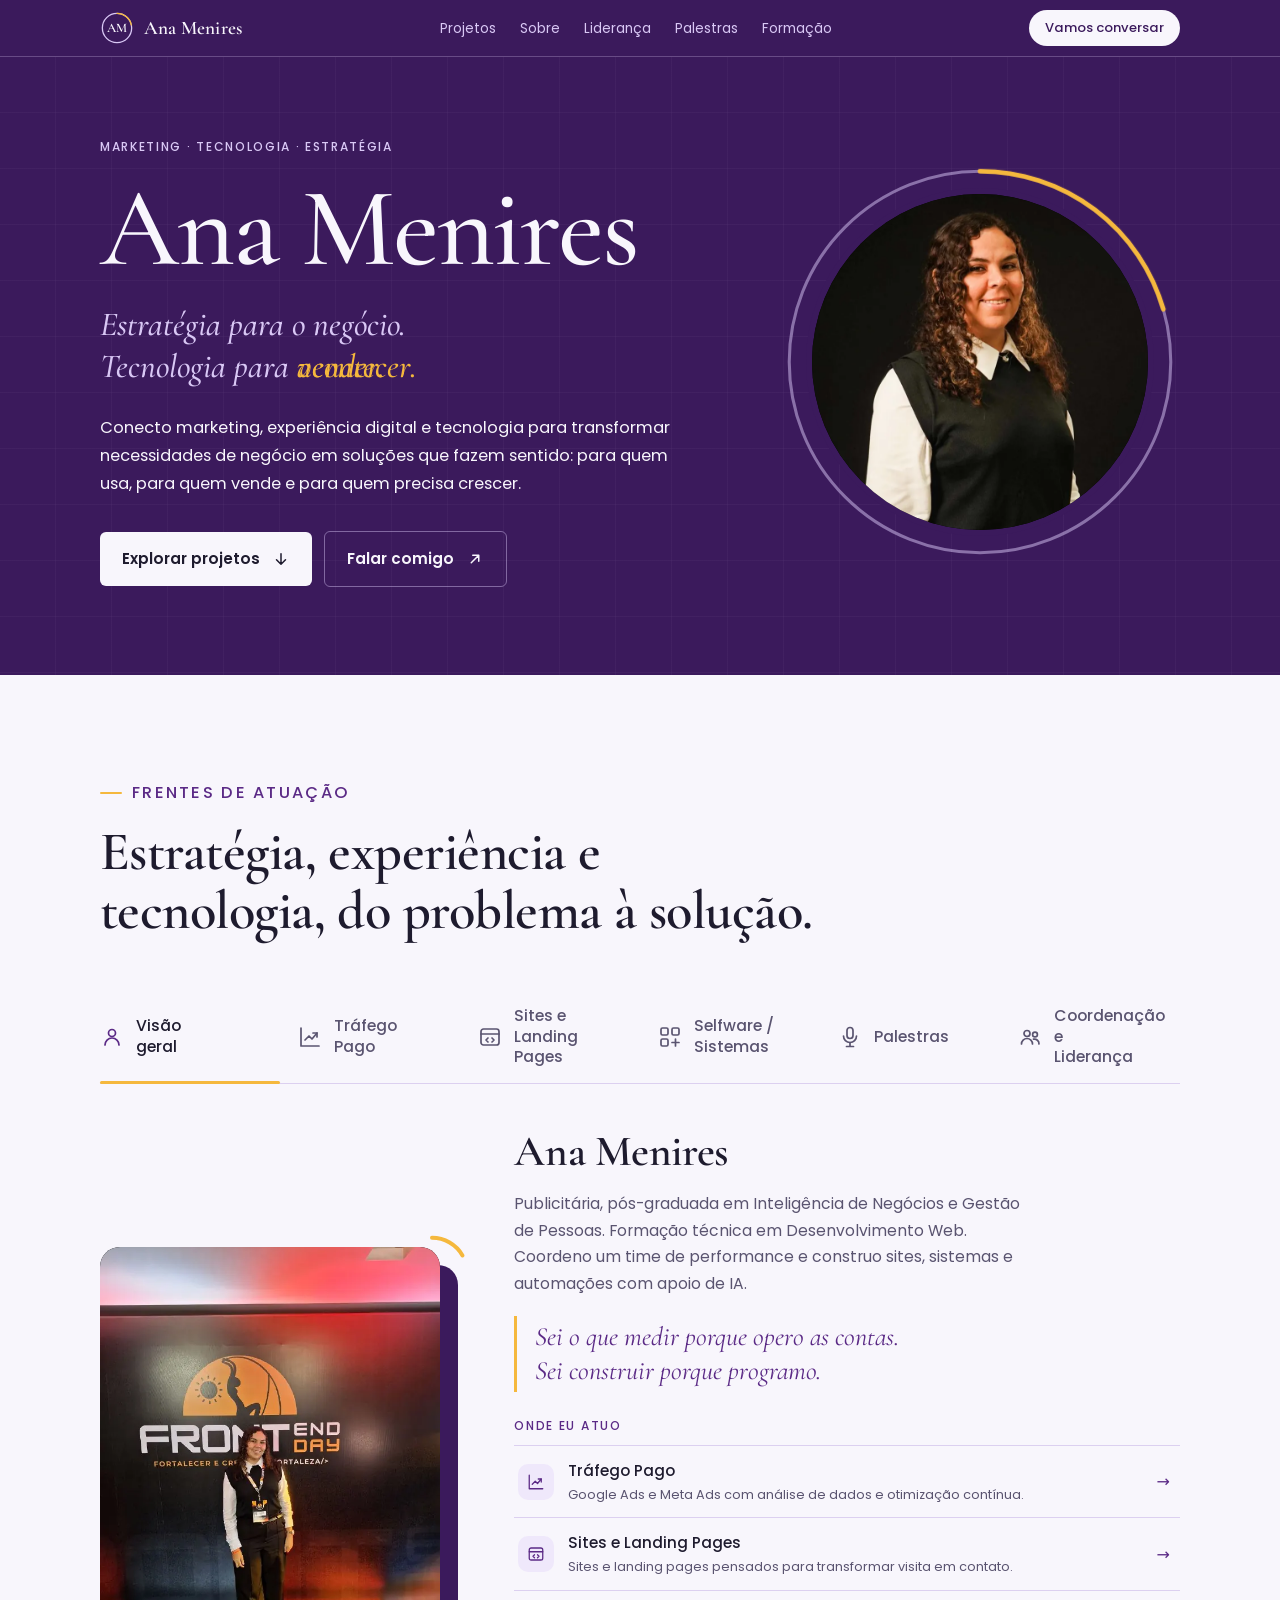
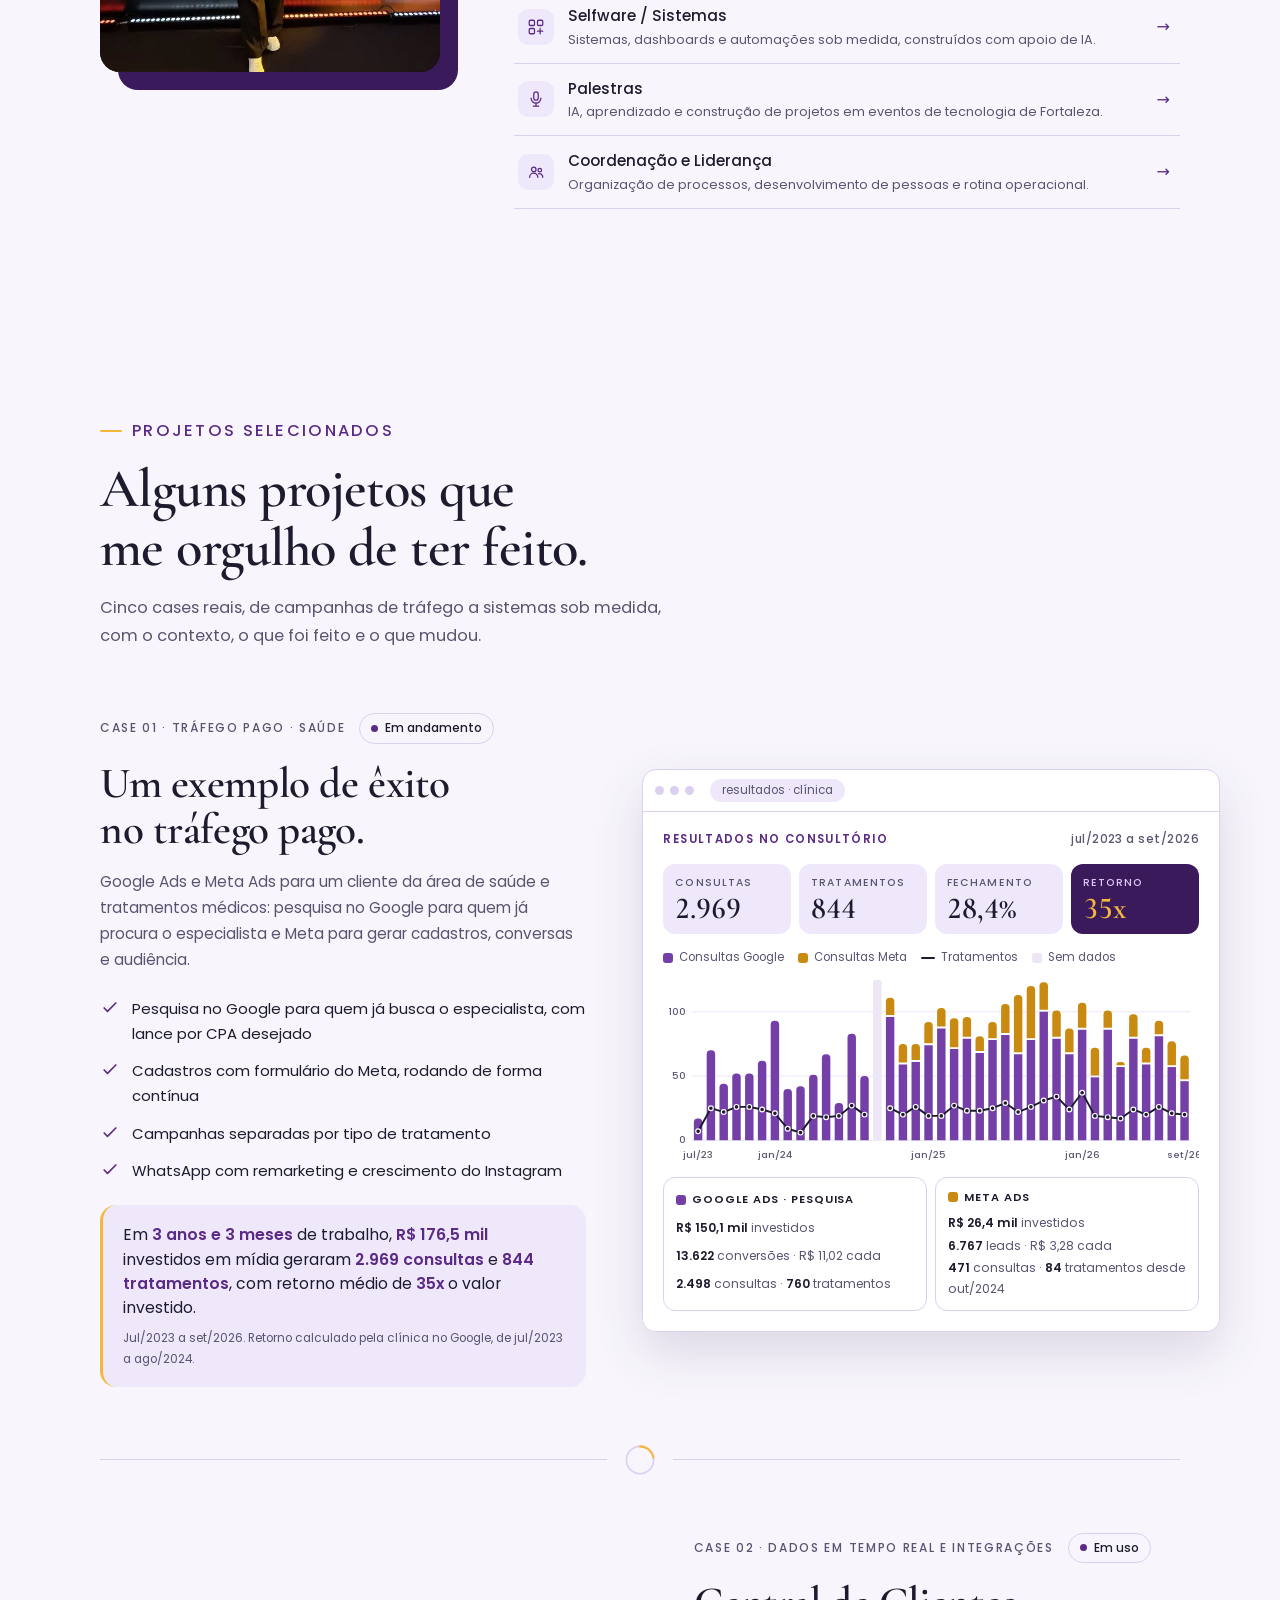
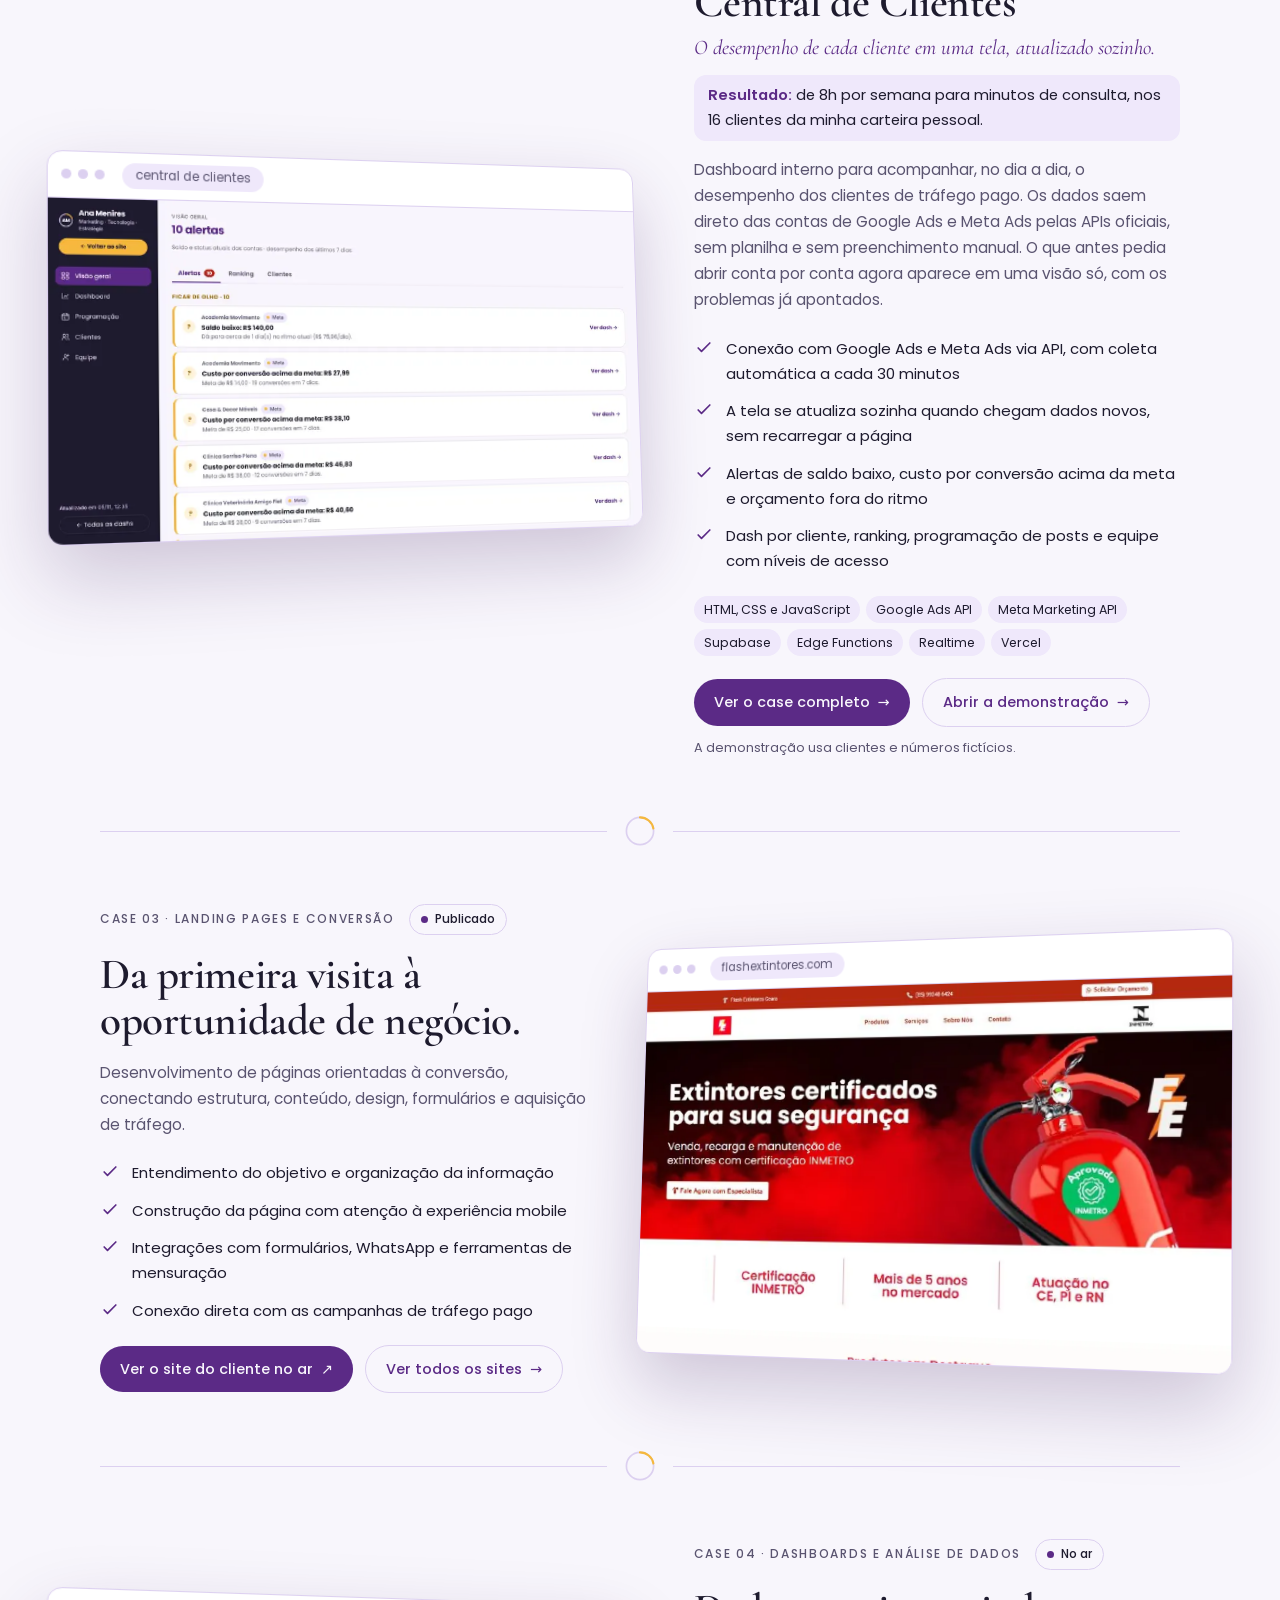
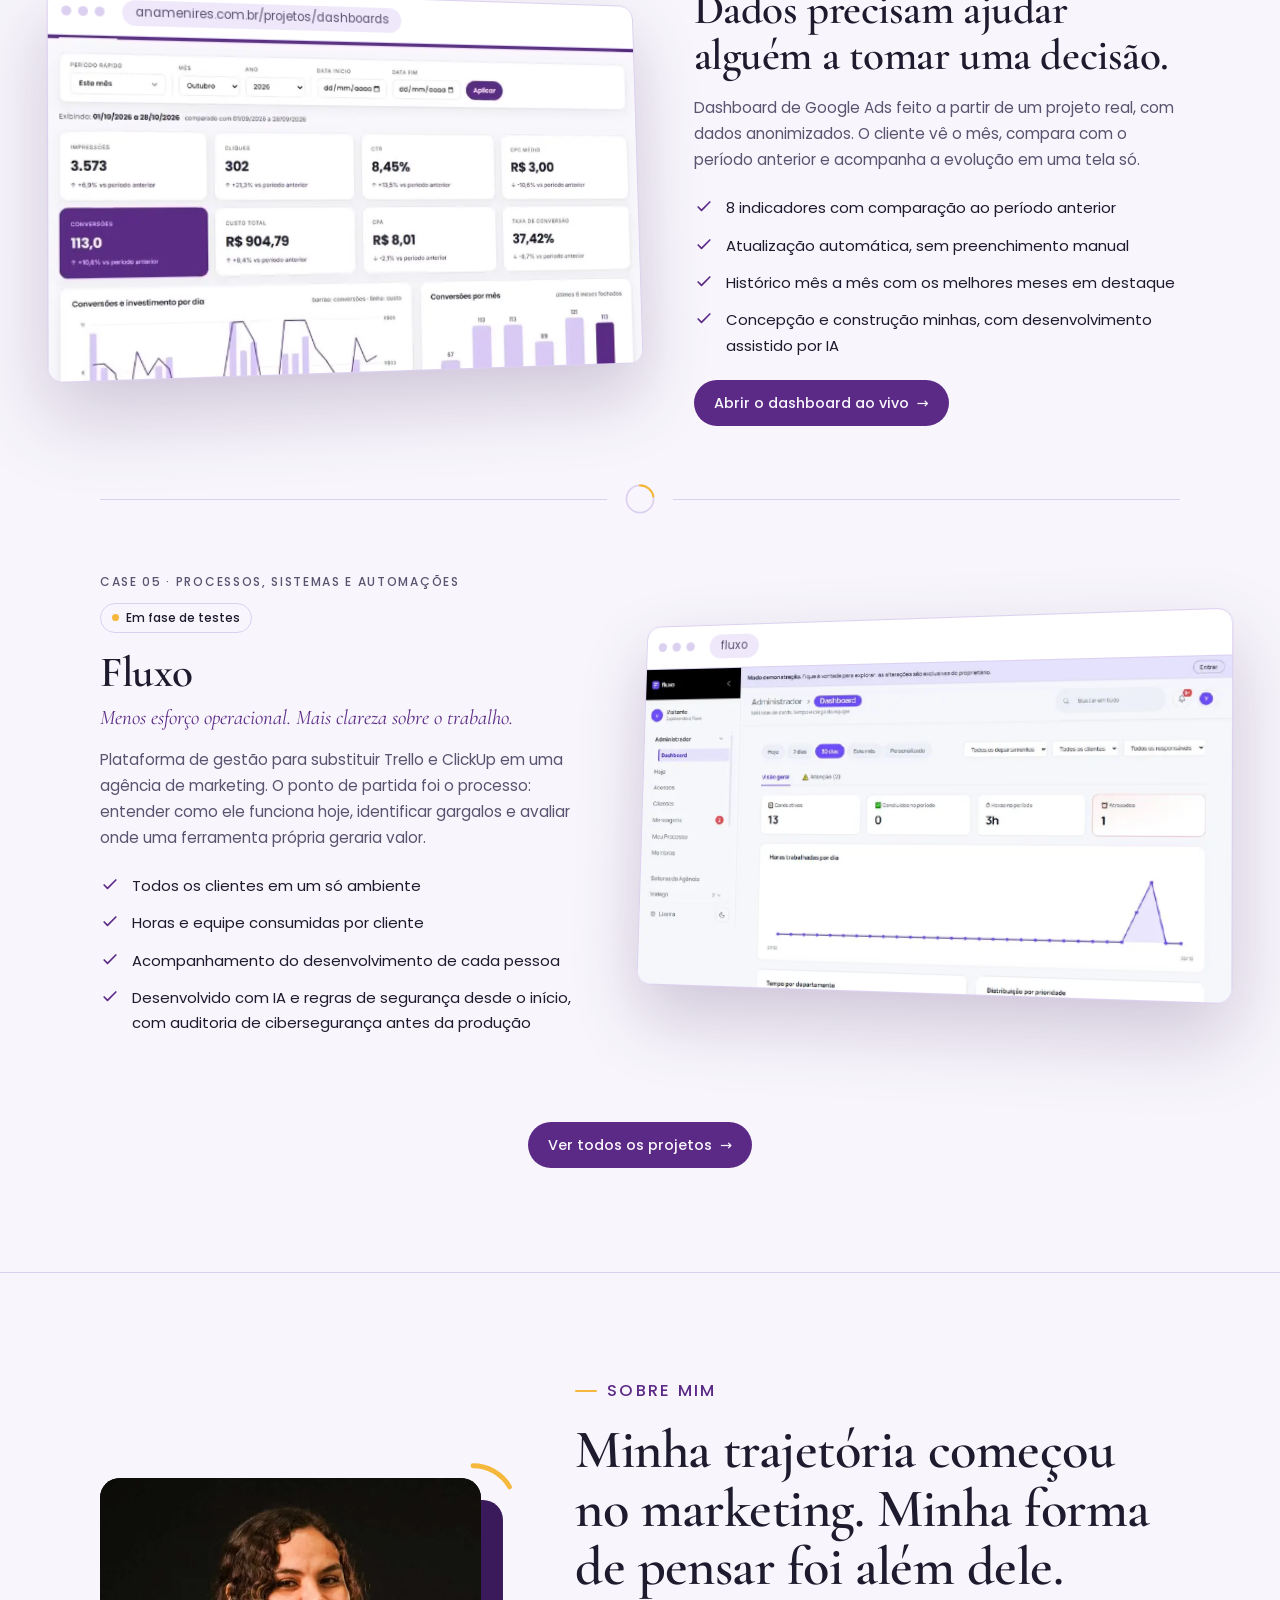
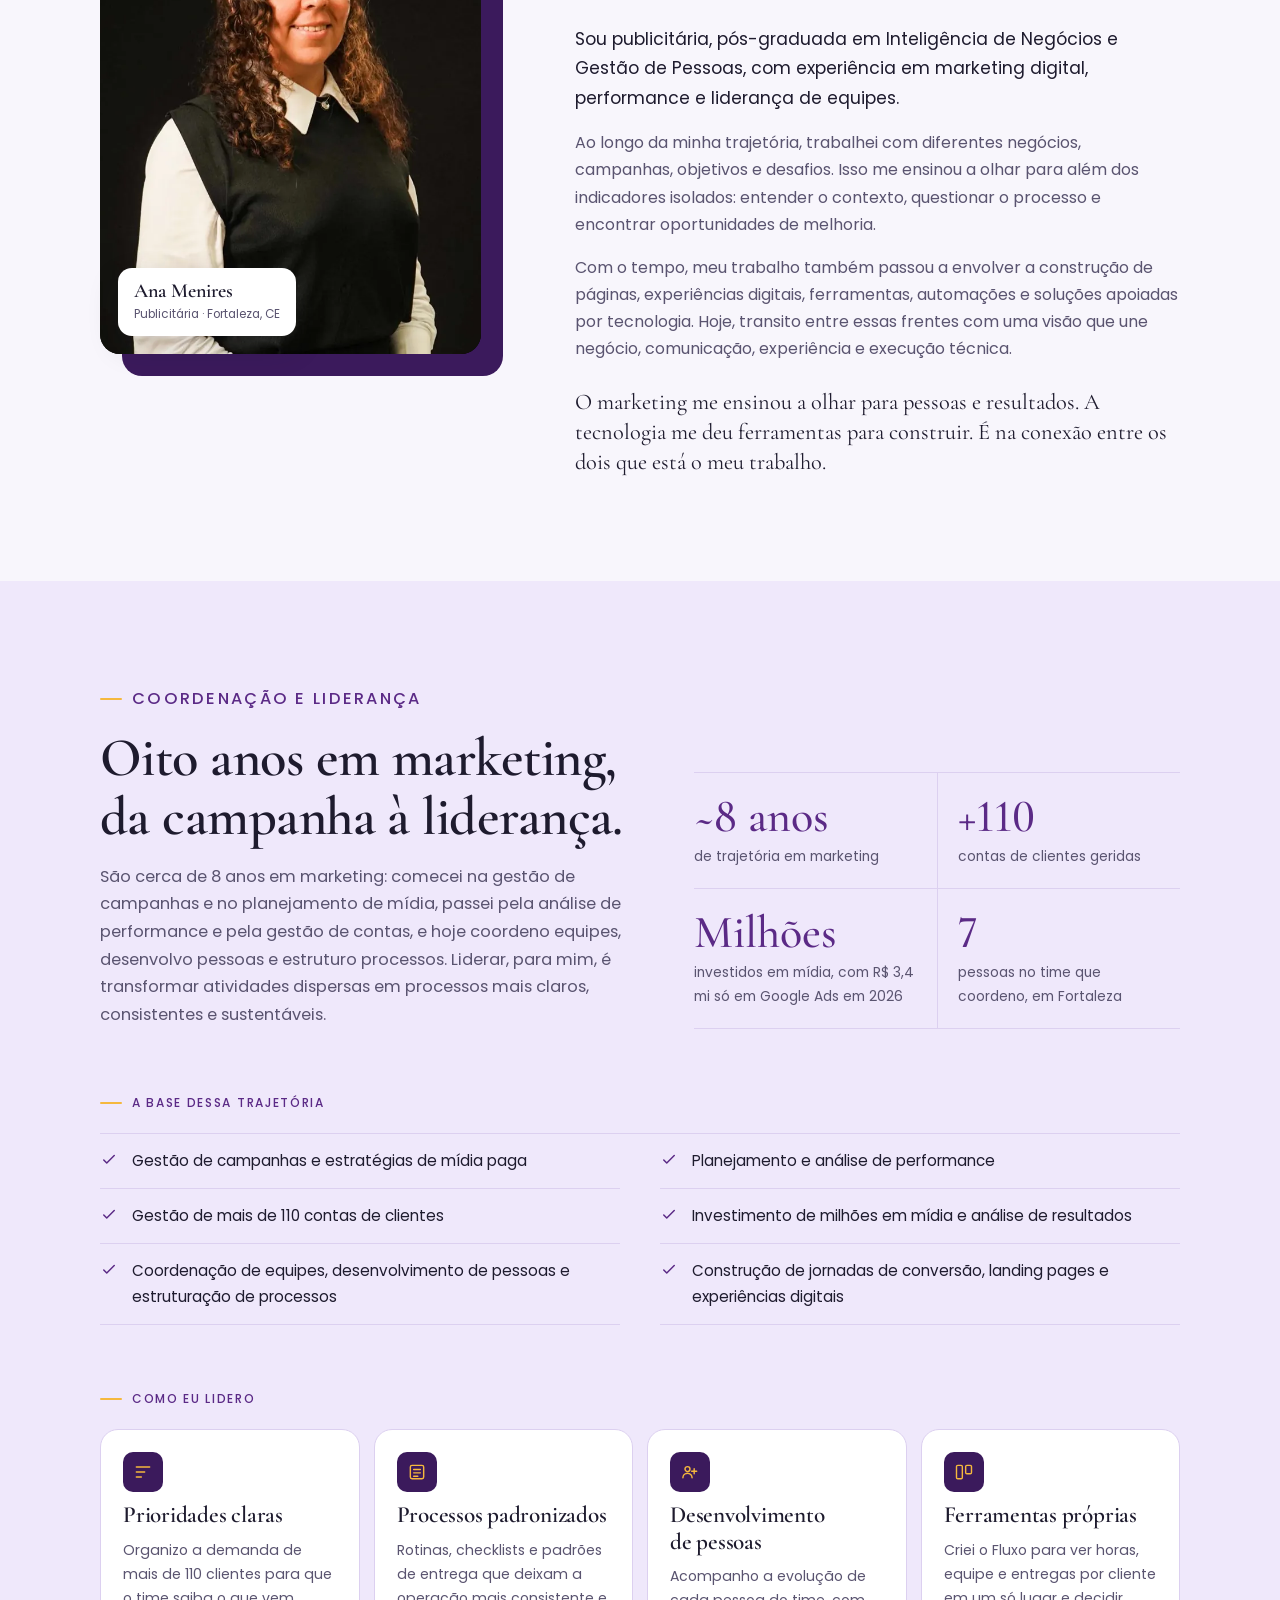
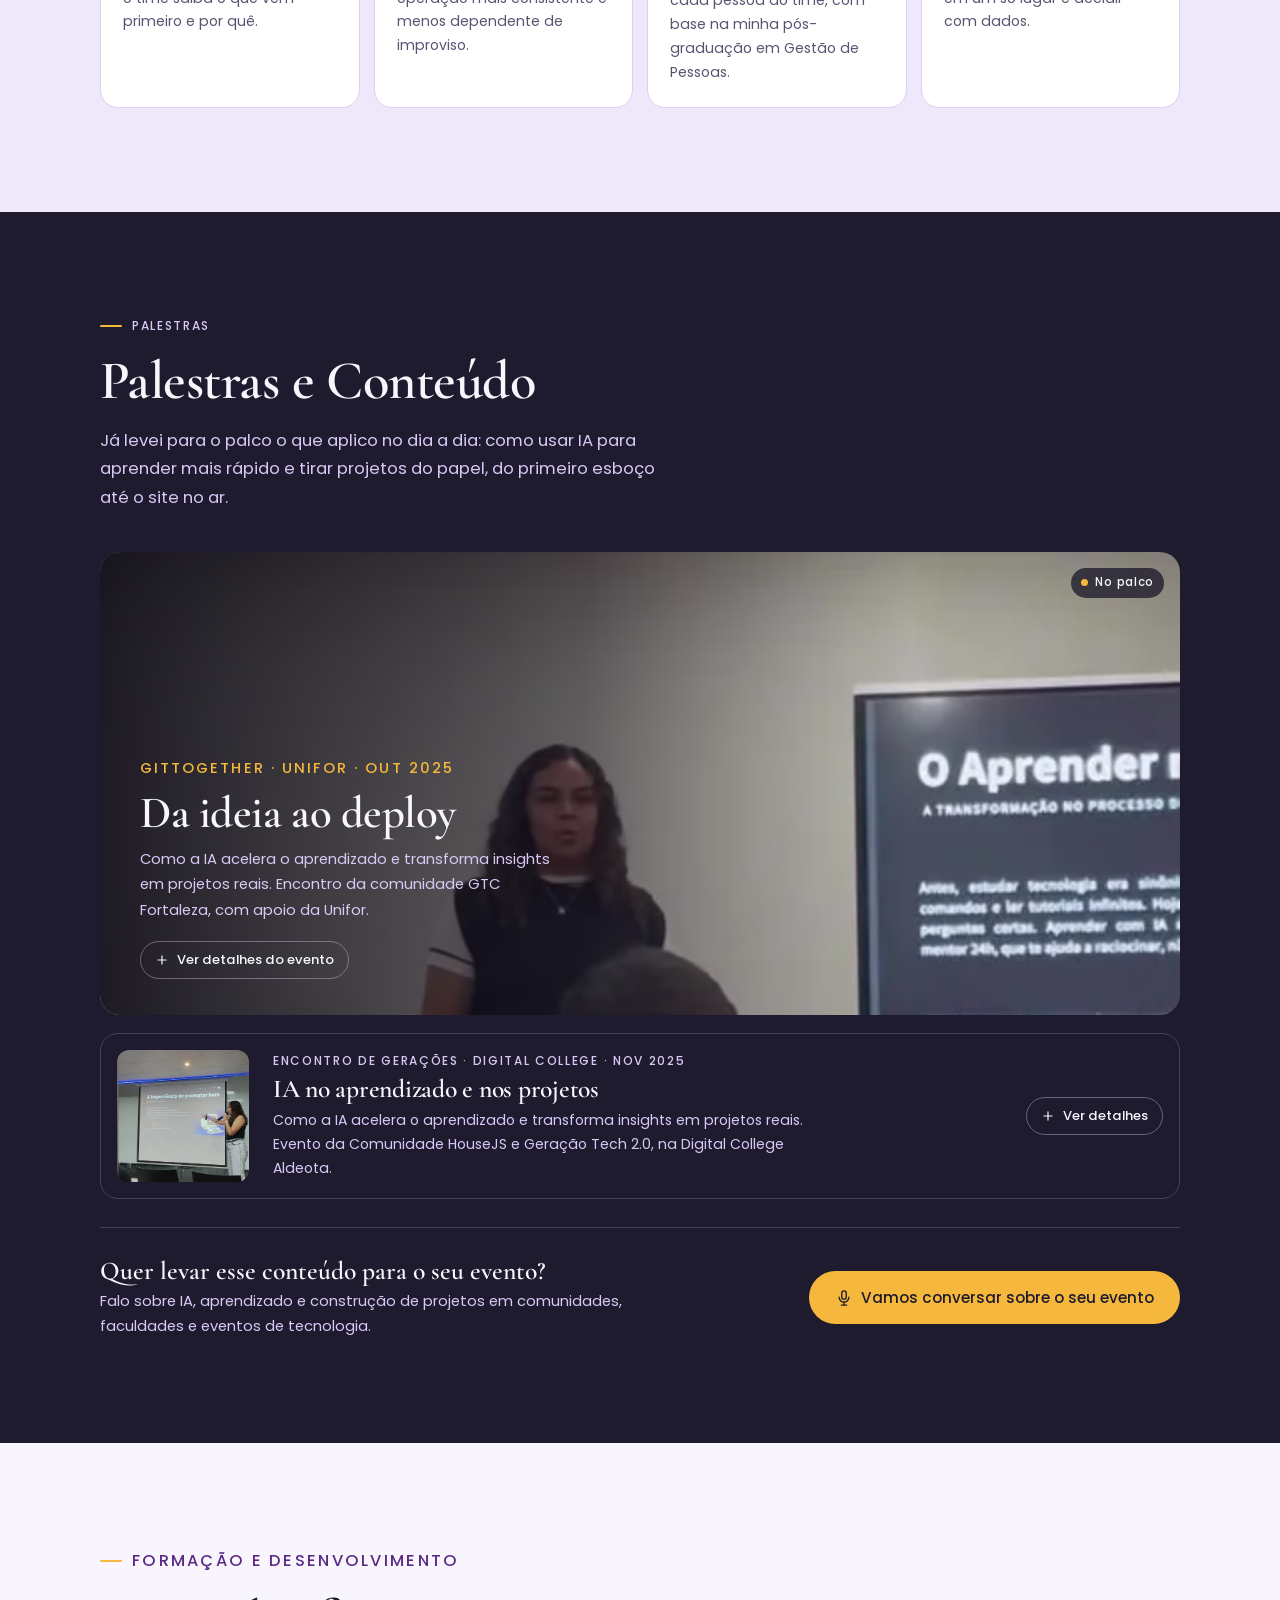
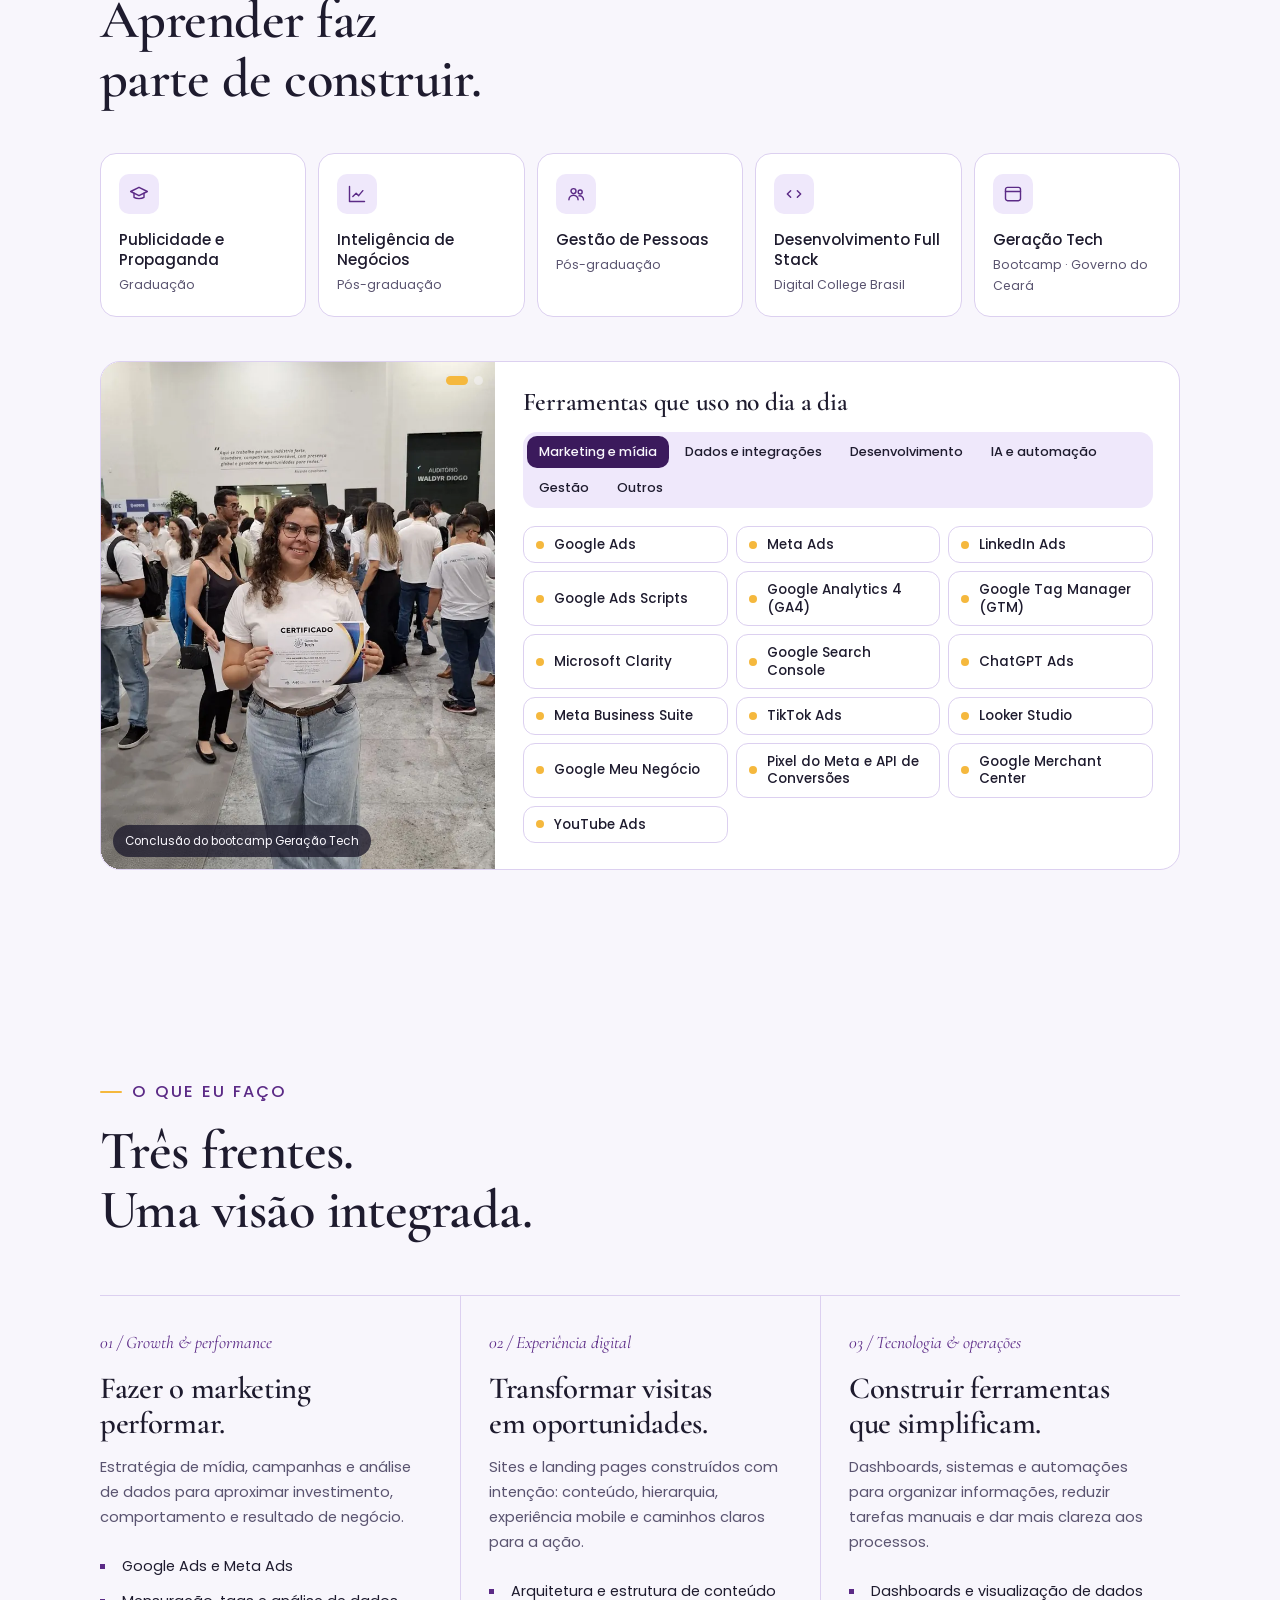
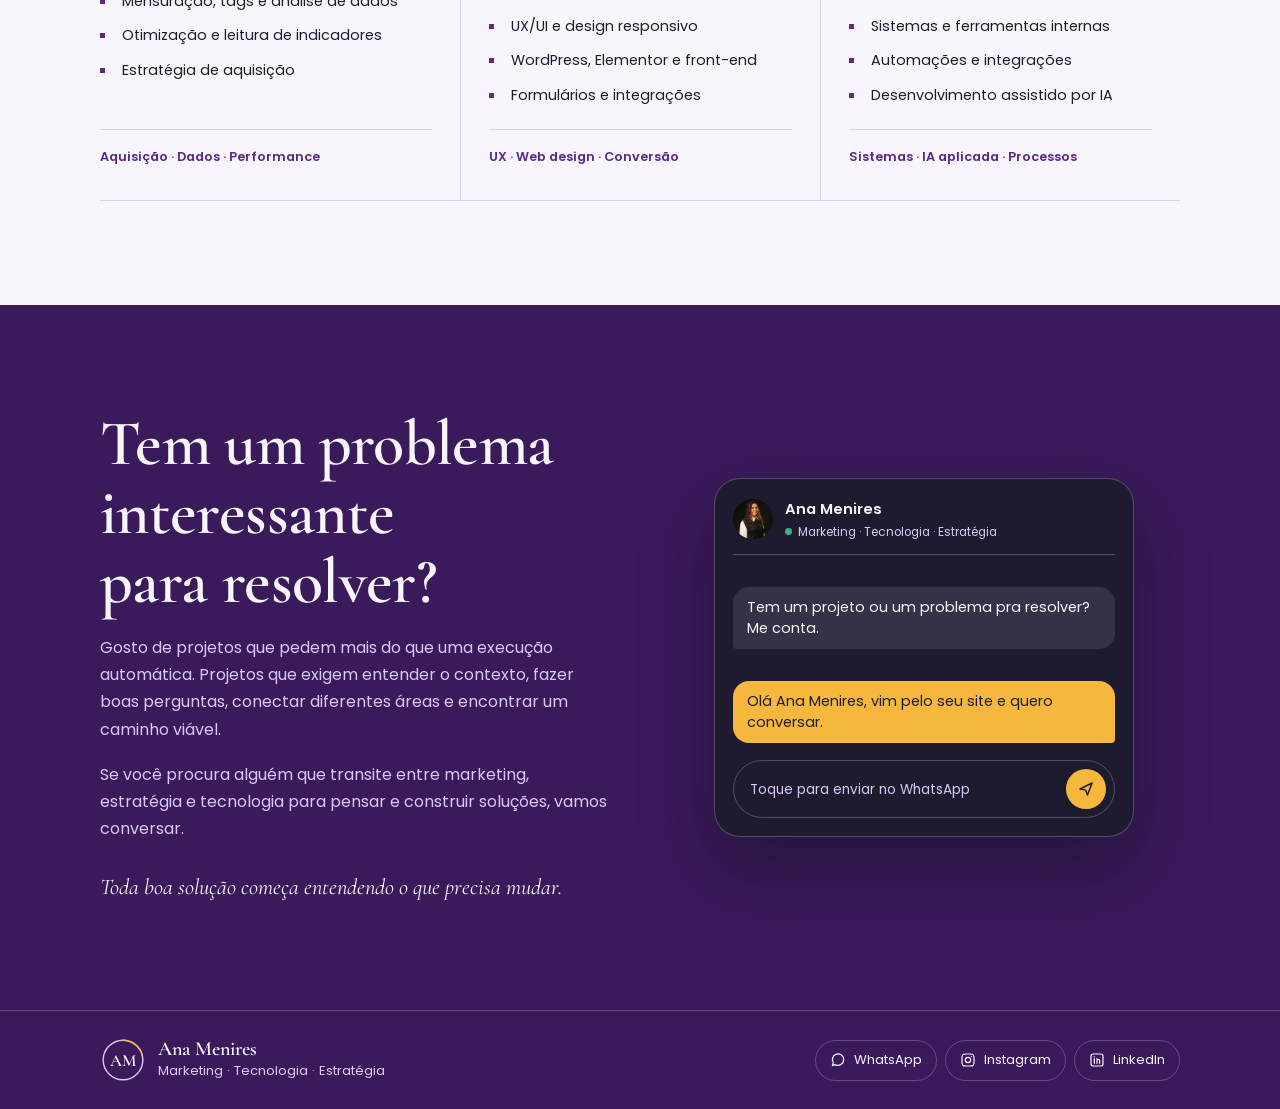
==== index.html @ 5eee0d34 "Case da Central: deixa claro que são clientes da carteira pessoal Co-Authored-By: Claude Opus 5.5 <n" ====
<!DOCTYPE html>
<html lang="pt-BR">
<head>
<meta charset="utf-8">
<meta name="viewport" content="width=device-width,initial-scale=1,viewport-fit=cover">
<!-- Google tag (gtag.js) -->
<script async src="https://www.googletagmanager.com/gtag/js?id=G-YSLKBHC7CD"></script>
<script>
  window.dataLayer = window.dataLayer || [];
  function gtag(){dataLayer.push(arguments);}
  gtag('js', new Date());

  gtag('config', 'G-YSLKBHC7CD');
</script>
<title>Ana Menires · Tráfego Pago, Sites e Tecnologia em Fortaleza</title>
<meta name="description" content="Ana Menires é publicitária em Fortaleza, com cerca de 8 anos em marketing: tráfego pago no Google e no Meta, sites e landing pages, sistemas com IA, palestras e liderança de equipes de performance.">
<meta name="author" content="Ana Menires">
<meta name="robots" content="index,follow,max-image-preview:large">
<link rel="canonical" href="https://anamenires.com.br/">
<meta name="theme-color" content="#3B1A5C">
<meta property="og:type" content="website">
<meta property="og:locale" content="pt_BR">
<meta property="og:site_name" content="Ana Menires">
<meta property="og:url" content="https://anamenires.com.br/">
<meta property="og:title" content="Ana Menires · Marketing, Tecnologia e Estratégia">
<meta property="og:description" content="Tráfego pago, sites, sistemas com IA, palestras e liderança. Estratégia para o negócio, tecnologia para acontecer.">
<meta property="og:image" content="https://anamenires.com.br/assets/img/og-image.jpg">
<meta property="og:image:secure_url" content="https://anamenires.com.br/assets/img/og-image.jpg">
<meta property="og:image:type" content="image/jpeg">
<meta property="og:image:width" content="1200">
<meta property="og:image:height" content="630">
<meta property="og:image:alt" content="Ana Menires, marketing, tecnologia e estratégia">
<meta name="twitter:card" content="summary_large_image">
<meta name="twitter:title" content="Ana Menires · Marketing, Tecnologia e Estratégia">
<meta name="twitter:description" content="Tráfego pago, sites, sistemas com IA, palestras e liderança.">
<meta name="twitter:image" content="https://anamenires.com.br/assets/img/og-image.jpg">
<link rel="icon" href="/favicon.ico" sizes="48x48">
<link rel="icon" href="/icon-192.png" type="image/png" sizes="192x192">
<link rel="apple-touch-icon" href="/apple-touch-icon.png">
<link rel="manifest" href="/site.webmanifest">
<script type="application/ld+json">{"@context": "https://schema.org", "@type": "Person", "name": "Ana Menires", "url": "https://anamenires.com.br/", "image": "https://anamenires.com.br/assets/img/og-image.jpg", "jobTitle": "Coordenadora de Performance e Especialista em Tráfego Pago", "description": "Ana Menires é publicitária em Fortaleza, com cerca de 8 anos em marketing: tráfego pago no Google e no Meta, sites e landing pages, sistemas com IA, palestras e liderança de equipes de performance.", "address": {"@type": "PostalAddress", "addressLocality": "Fortaleza", "addressRegion": "CE", "addressCountry": "BR"}, "alumniOf": [{"@type": "CollegeOrUniversity", "name": "UNI7 - Centro Universitário 7 de Setembro"}], "knowsAbout": ["Tráfego pago", "Google Ads", "Meta Ads", "Landing pages", "Desenvolvimento web", "Inteligência artificial", "Gestão de pessoas"], "sameAs": ["https://www.instagram.com/ana_menires/", "https://www.linkedin.com/in/anamenires-mktdigital/"]}</script>
<link rel="preload" as="image" href="assets/img/ana.webp" fetchpriority="high">
<link rel="preconnect" href="https://fonts.googleapis.com">
<link rel="preconnect" href="https://fonts.gstatic.com" crossorigin>
<link href="https://fonts.googleapis.com/css2?family=Cormorant+Garamond:ital,wght@0,500;0,600;1,500&family=Poppins:wght@400;500;600&display=swap" rel="stylesheet">
<style>
:root{color-scheme:light;box-sizing:border-box;padding-top:env(safe-area-inset-top,0px);padding-bottom:env(safe-area-inset-bottom,0px)}html{scroll-padding-top:env(safe-area-inset-top,0px)}body{margin:0;padding:0;font:14px -apple-system,BlinkMacSystemFont,sans-serif;background:#fff;color:#000}img{max-width:100%}[hidden]:not([hidden=until-found i]){display:none!important}

/* Layout editorial: abertura roxa com o nome em destaque, bandas alternadas de texto, números e cases com imagem grande.
   Pouca caixa, muito respiro; o arco âmbar do selo marca um destaque por seção. */
:root{
  --bg:#F8F6FC; --surface:#FFFFFF; --soft:#EFE8FB; --fg:#1E1B2E; --muted:#5A5470;
  --accent:#5B2A86; --accent-fg:#F8F6FC; --line:#DCD0F0; --ring:#D9C8F5; --amber:#F5B83D;
  --hero:#3B1A5C; --band:#2A1243; --ink:#1E1B2E; --hero-fg:#F8F6FC; --hero-muted:#D9C8F5; --hero-line:rgba(217,200,245,.28);
  --display:"Cormorant Garamond", Georgia, "Times New Roman", serif;
  --body:"Poppins", system-ui, -apple-system, "Segoe UI", sans-serif;
  --wrap:1120px;
}
@media (prefers-color-scheme: dark){ :root:not([data-theme="light"]){
  --bg:#14111E; --surface:#1E1B2E; --soft:#1B1729; --fg:#F8F6FC; --muted:#B9AFD0;
  --accent:#D9C8F5; --accent-fg:#1E1B2E; --line:#352C4D; --ring:#4A3A6A; --amber:#F5B83D;
  --hero:#24123A; --band:#170B26; --ink:#0E0B16; --hero-fg:#F8F6FC; --hero-muted:#D9C8F5; --hero-line:rgba(217,200,245,.22);
  color-scheme:dark;
}}
:root[data-theme="dark"]{
  --bg:#14111E; --surface:#1E1B2E; --soft:#1B1729; --fg:#F8F6FC; --muted:#B9AFD0;
  --accent:#D9C8F5; --accent-fg:#1E1B2E; --line:#352C4D; --ring:#4A3A6A; --amber:#F5B83D;
  --hero:#24123A; --band:#170B26; --ink:#0E0B16; --hero-fg:#F8F6FC; --hero-muted:#D9C8F5; --hero-line:rgba(217,200,245,.22);
  color-scheme:dark;
}

*{box-sizing:border-box}
html{scroll-behavior:smooth}
@media (prefers-reduced-motion: reduce){html{scroll-behavior:auto}}
body{background:var(--bg);color:var(--fg);font-family:var(--body);font-size:16px;line-height:1.7;-webkit-font-smoothing:antialiased}
body::before{content:"";position:fixed;inset:0 0 auto;height:env(safe-area-inset-top,0px);z-index:30;background:var(--hero)}
a{color:inherit}
:focus-visible{outline:2px solid var(--amber);outline-offset:3px;border-radius:4px}
.wrap{max-width:var(--wrap);margin:0 auto;padding-left:max(20px, env(safe-area-inset-left,0px));padding-right:max(20px, env(safe-area-inset-right,0px))}
h1,h2,h3{font-family:var(--display);font-weight:600;letter-spacing:-.01em;line-height:1.08;text-wrap:balance;margin:0}
p{margin:0}
.label{font-family:var(--body);font-size:.75rem;font-weight:500;letter-spacing:.14em;text-transform:uppercase}
.todo{display:inline;background:var(--soft);border:1px dashed var(--accent);color:var(--accent);border-radius:6px;padding:1px 6px;font-size:.82em;white-space:normal}

/* Botões */
.btn{display:inline-flex;align-items:center;gap:8px;text-decoration:none;font-weight:500;font-size:.92rem;border-radius:999px;padding:12px 22px;transition:transform .15s ease,background .15s ease}
.btn:hover{transform:translateY(-1px)}
.btn svg{width:18px;height:18px;flex:none}
.btn-light{background:var(--hero-fg);color:#3B1A5C}
.btn-line{border:1px solid var(--hero-line);color:var(--hero-fg)}
.btn-line:hover{background:rgba(217,200,245,.1)}

/* Cabeçalho: fixo só em telas largas */
.top{position:sticky;top:env(safe-area-inset-top,0px);z-index:20;background:var(--hero);color:var(--hero-fg);border-bottom:1px solid var(--hero-line)}
.top .wrap{display:flex;align-items:center;justify-content:space-between;gap:16px;padding-block:10px}
.brand{display:flex;align-items:center;gap:10px;text-decoration:none}
.brand svg{width:34px;height:34px;flex:none}
.brand b{font-family:var(--display);font-weight:600;font-size:1.2rem;letter-spacing:.01em}
.nav{display:flex;gap:24px;font-size:.85rem}
.nav a{text-decoration:none;color:var(--hero-muted)}
.nav a:hover{color:var(--hero-fg)}
.top .btn{padding:7px 16px;font-size:.82rem}
@media (max-width:900px){.nav{display:none}}
@media (max-width:700px){.top{position:static}.brand b{font-size:1.1rem}}

/* Abertura */
.hero{position:relative;color:var(--hero-fg);overflow:hidden;background-color:var(--hero);background-image:linear-gradient(rgba(217,200,245,.04) 1px,transparent 1px),linear-gradient(90deg,rgba(217,200,245,.04) 1px,transparent 1px);background-size:56px 56px;background-position:-1px -1px}
.hero .wrap{position:relative;z-index:2}
.portrait .photo{box-shadow:0 0 0 6px var(--hero)}
/* Palavra em rotação */
.sr-only{position:absolute;width:1px;height:1px;padding:0;margin:-1px;overflow:hidden;clip:rect(0 0 0 0);white-space:nowrap;border:0}
.rot{display:inline-grid;vertical-align:bottom;overflow:hidden;color:var(--amber)}
.rot span{grid-area:1/1;white-space:nowrap;opacity:0;transform:translateY(70%);transition:opacity .45s ease,transform .45s cubic-bezier(.2,.8,.2,1)}
.rot span.on{opacity:1;transform:none}
.rot span.off{opacity:0;transform:translateY(-70%)}
@media (prefers-reduced-motion: reduce){.rot span{transition:none}}
/* Selo carregando */
.seal-base{stroke-dasharray:780;stroke-dashoffset:780;animation:seal-draw 1.4s cubic-bezier(.6,0,.2,1) .1s forwards}
.seal-arc{transform-box:view-box;transform-origin:130px 130px;animation:seal-sweep 2.2s cubic-bezier(.3,0,.2,1) .5s both}
.portrait .photo{animation:seal-pop .9s cubic-bezier(.2,.8,.2,1) .6s both}
.hero .wrap > div:first-child > *{animation:hero-fade .8s ease both}
.hero .wrap > div:first-child > *:nth-child(2){animation-delay:.12s}
.hero .wrap > div:first-child > *:nth-child(3){animation-delay:.24s}
.hero .wrap > div:first-child > *:nth-child(4){animation-delay:.36s}
.hero .wrap > div:first-child > *:nth-child(5){animation-delay:.48s}
.hero .wrap > div:first-child > *:nth-child(6){animation-delay:.6s}
@keyframes seal-draw{to{stroke-dashoffset:0}}
@keyframes seal-sweep{0%{transform:rotate(-90deg);opacity:0}10%{opacity:1}100%{transform:rotate(270deg)}}
@keyframes seal-pop{from{opacity:0;transform:scale(.9)}to{opacity:1;transform:none}}
@keyframes hero-fade{from{opacity:0;transform:translateY(10px)}to{opacity:1;transform:none}}
@media (prefers-reduced-motion: reduce){.seal-base,.seal-arc,.portrait .photo,.hero .wrap > div:first-child > *{animation:none}.seal-base{stroke-dashoffset:0}}
.hero .wrap{display:grid;grid-template-columns:1.2fr .8fr;gap:56px;align-items:center;padding-block:80px 88px}
.hero .label{color:var(--hero-muted)}
.hero .name{font-size:clamp(3.4rem,9vw,7rem);font-weight:500;line-height:.95;letter-spacing:-.02em;margin-top:18px}
.hero .claim{font-family:var(--display);font-size:clamp(1.5rem,2.8vw,2.1rem);font-weight:500;font-style:italic;line-height:1.25;margin-top:22px;color:var(--hero-muted);max-width:26ch}
.hero .lead{margin-top:26px;max-width:58ch;font-size:1.02rem;opacity:.92}
.hero .lead + .lead{margin-top:12px}
.hero .actions{margin-top:34px;display:flex;flex-wrap:wrap;gap:12px;align-items:center}
.portrait{position:relative;aspect-ratio:1;max-width:400px;width:100%;justify-self:end}
.portrait svg{position:absolute;inset:0;width:100%;height:100%}
.portrait .photo{position:absolute;inset:8%;border-radius:50%;overflow:hidden;background:#000}
.portrait img{width:100%;height:100%;object-fit:cover;object-position:50% 18%;display:block}
@media (max-width:820px){
  .hero .wrap{grid-template-columns:1fr;gap:32px;padding-block:44px 56px}
  .portrait{justify-self:start;max-width:210px;order:-1}
}

/* Faixa de categorias: continuação da abertura */
[id]{scroll-margin-top:84px}
.quick{background:var(--band);color:var(--hero-fg);padding-block:36px 40px}
.quick .qlabel{font-size:.75rem;font-weight:500;letter-spacing:.14em;text-transform:uppercase;color:var(--hero-muted);display:flex;align-items:center;gap:10px;margin:0 0 6px}
.quick .qlabel::before{content:"";width:22px;height:2px;background:var(--amber);border-radius:2px}
.quick ul{list-style:none;margin:0;padding:0;display:grid;grid-template-columns:repeat(4,minmax(0,1fr))}
.quick li{min-width:0}
.quick li + li{border-left:1px solid var(--hero-line)}
.quick .qlabel{padding-left:24px}
.qcard{display:flex;flex-direction:column;gap:12px;height:100%;padding:18px 24px 6px;position:relative;text-decoration:none;color:var(--hero-fg)}
.qcard::before{content:"";position:absolute;left:24px;right:24px;top:-1px;height:2px;background:var(--amber);transform:scaleX(0);transform-origin:left;transition:transform .3s ease}
.qcard:hover::before,.qcard:focus-visible::before{transform:scaleX(1)}
.qicon{color:var(--hero-muted)}
.qicon svg{width:26px;height:26px;display:block}
.qcard h3{font-size:1.55rem;line-height:1.1}
.qcard p{font-size:.88rem;color:var(--hero-muted);flex:1}
.qmore{display:inline-flex;align-items:center;gap:6px;font-size:.84rem;font-weight:500;margin-top:4px}
.qmore span{transition:transform .2s ease}
.qcard:hover .qmore span{transform:translateX(4px)}
@media (prefers-reduced-motion: reduce){.qcard::before,.qmore span{transition:none}}
@media (max-width:900px){.quick ul{grid-template-columns:repeat(2,minmax(0,1fr))}.quick li:nth-child(3){border-left:0}.quick li:nth-child(n+3){border-top:1px solid var(--hero-line)}.qcard{padding-bottom:22px}}
@media (max-width:520px){.quick .qlabel{padding-left:4px}.quick{padding-block:28px 16px}.quick ul{grid-template-columns:1fr}.quick li + li{border-left:0;border-top:1px solid var(--hero-line)}.qcard{padding:20px 4px;gap:8px}}

/* Seções genéricas */
.sec{padding-block:104px}
.sec + .sec{border-top:1px solid var(--line)}
.sec-head{display:grid;gap:16px;max-width:760px}
.sec-head .label{color:var(--accent);display:flex;align-items:center;gap:10px}
.sec-head .label::before{content:"";width:22px;height:2px;background:var(--amber);border-radius:2px}
.sec-head h2{font-size:clamp(2.2rem,4.4vw,3.4rem)}
.sec-head p{color:var(--muted);font-size:1.02rem;max-width:60ch}
@media (max-width:700px){.sec{padding-block:68px}}

/* Visão */
.vision .wrap{display:grid;grid-template-columns:1.1fr .9fr;gap:64px;align-items:start}
.vision blockquote{margin:0;font-family:var(--display);font-weight:500;font-size:clamp(2.4rem,5.4vw,4.4rem);line-height:1.02;letter-spacing:-.02em;color:var(--fg)}
.vision blockquote em{color:var(--accent);font-style:italic}
.vision .text{display:grid;gap:18px;max-width:52ch;padding-top:10px}
.vision .text p{color:var(--muted)}
.vision .text .first{color:var(--fg);font-size:1.12rem}
.vision .text .end{font-family:var(--display);font-size:1.5rem;line-height:1.3;color:var(--fg);padding-top:6px;border-top:1px solid var(--line);padding-top:18px}
@media (max-width:820px){.vision .wrap{grid-template-columns:1fr;gap:28px}}

/* Sobre */
.about .wrap{display:grid;grid-template-columns:.8fr 1.2fr;gap:72px;align-items:center}
.about-photo{position:relative;margin:0;max-width:420px;width:100%;padding:0 22px 22px 0}
.about-photo::before{content:"";position:absolute;right:0;bottom:0;width:calc(100% - 22px);height:calc(100% - 22px);border-radius:20px;background:var(--hero)}
.about-photo .frame{position:relative;aspect-ratio:4/5;max-width:100%;border-radius:20px;overflow:hidden;background:#000}
.about-photo img{width:100%;height:100%;object-fit:cover;object-position:50% 25%;display:block}
.about-photo svg{position:absolute;right:-18px;top:-18px;width:96px;height:96px;z-index:2}
.about-photo figcaption{position:absolute;z-index:2;left:18px;bottom:40px;background:var(--surface);color:var(--fg);border-radius:14px;padding:12px 16px;box-shadow:0 12px 30px rgba(30,27,46,.18);display:grid;gap:2px}
.about-photo figcaption b{font-family:var(--display);font-size:1.25rem;font-weight:600;line-height:1.1}
.about-photo figcaption span{font-size:.74rem;color:var(--muted)}
.about .text{display:grid;gap:28px;min-width:0}
.about .cols{display:grid;gap:16px;max-width:62ch}
.about .cols p{color:var(--muted)}
.about .cols p:first-child{color:var(--fg);font-size:1.08rem}
.about .cols .sign{font-family:var(--display);font-size:1.4rem;line-height:1.35;color:var(--fg);margin-top:8px}
@media (max-width:820px){.about .wrap{grid-template-columns:1fr;gap:40px}.about-photo{max-width:320px}.about-photo svg{width:72px;height:72px;right:-8px;top:-14px}}

/* Experiência em números */
.exp{background:var(--soft);padding-block:96px}
.exp + .sec{border-top:0}
.exp .sec-head .label{color:var(--accent)}
.career{margin-top:48px;display:grid;grid-template-columns:repeat(4,minmax(0,1fr));gap:0;border-top:1px solid var(--line)}
.career > div{padding:28px 24px 0 0;min-width:0}
.career > div + div{padding-left:24px;border-left:1px solid var(--line)}
.career strong{display:block;white-space:nowrap;font-family:var(--display);font-weight:500;font-size:clamp(2.8rem,4.4vw,4rem);line-height:.95;letter-spacing:-.02em;color:var(--accent);font-variant-numeric:lining-nums}
.career strong small{font-size:.45em;margin-left:6px;letter-spacing:0}
.career b{display:block;margin-top:12px;font-weight:600;font-size:1rem}
.career span{display:block;margin-top:4px;font-size:.88rem;color:var(--muted);max-width:32ch}
.career .hl strong{position:relative;display:inline-block}
.career .hl strong::after{content:"";position:absolute;left:2px;right:8%;bottom:-6px;height:3px;border-radius:3px;background:var(--amber)}
.feat{margin-top:44px;display:grid;grid-template-columns:1fr 1fr;gap:48px;align-items:stretch}
.feat > div{min-width:0}
.fn{font-family:var(--display);font-weight:500;line-height:.95;letter-spacing:-.02em;white-space:nowrap;font-variant-numeric:lining-nums}
.fn small{font-size:.45em;margin-left:6px;letter-spacing:0}
.ft b{display:block;font-weight:600;font-size:.98rem}
.ft span{display:block;font-size:.86rem;color:var(--muted);margin-top:4px}
.feat-big{background:var(--hero);color:#F8F6FC;border-radius:24px;padding:36px;display:flex;flex-direction:column;justify-content:space-between;gap:40px;position:relative;overflow:hidden;min-height:320px}
.feat-big::before{content:"";position:absolute;width:320px;height:320px;right:-110px;top:-110px;border-radius:50%;border:3px solid rgba(217,200,245,.2);border-bottom-color:#F5B83D;transform:rotate(25deg)}
.feat-big > *{position:relative}
.feat-big .label{color:#D9C8F5}
.feat-big .fn{font-size:clamp(4rem,8vw,6.6rem)}
.feat-big .ft{margin-top:14px}
.feat-big .ft span{color:#D9C8F5}
.feat-list{display:flex;flex-direction:column;justify-content:center}
.feat-list > div{display:grid;grid-template-columns:170px 1fr;gap:20px;align-items:center;padding:22px 0;border-top:1px solid var(--line)}
.feat-list > div:last-child{border-bottom:1px solid var(--line)}
.feat-list .fn{font-size:clamp(2.6rem,4.4vw,3.4rem);color:var(--accent)}
@media (max-width:860px){.feat{grid-template-columns:1fr;gap:28px}.feat-big{min-height:240px;padding:28px}.feat-list > div{grid-template-columns:120px 1fr;gap:14px}.feat-list .fn{font-size:2.4rem}}
.seals{display:grid;grid-template-columns:repeat(3,minmax(0,1fr));gap:20px;align-content:center;text-align:center}
.seal{display:grid;justify-items:center;gap:12px;min-width:0}
.ring{position:relative;width:min(86%,150px);aspect-ratio:1;display:grid;place-items:center;background:var(--surface);border-radius:50%}
.ring svg{position:absolute;inset:0;width:100%;height:100%}
.ring .fn{position:relative;font-size:clamp(1.9rem,3vw,2.6rem);color:var(--accent)}
.seal .ft{max-width:20ch}
@media (max-width:520px){.seals{grid-template-columns:1fr;gap:16px}.seal{grid-template-columns:110px 1fr;text-align:left;align-items:center;justify-items:start}}
.exp-note{margin-top:32px;font-size:.78rem;color:var(--muted)}
@media (max-width:1000px) and (min-width:761px){.career{grid-template-columns:1fr 1fr;row-gap:32px}.career > div:nth-child(3){padding-left:0;border-left:0}}
.gads{margin-top:56px;background:var(--surface);border:1px solid var(--line);border-radius:22px;padding:32px;display:grid;grid-template-columns:.9fr 1.1fr;gap:40px;align-items:center}
.gads-main .label{color:var(--accent);display:flex;align-items:center;gap:8px}
.gads-main .label svg{width:16px;height:16px}
.gads-main .big{font-family:var(--display);font-weight:500;font-size:clamp(3.6rem,7vw,5.6rem);line-height:.95;letter-spacing:-.02em;margin-top:14px;color:var(--fg);position:relative;display:inline-block;font-variant-numeric:lining-nums}
.gads-main .big::after{content:"";position:absolute;left:2px;right:12%;bottom:-6px;height:3px;border-radius:3px;background:var(--amber)}
.gads-main p{margin-top:18px;color:var(--muted);font-size:.92rem;max-width:36ch}
.kpis{display:grid;grid-template-columns:repeat(3,minmax(0,1fr));gap:0;border-top:1px solid var(--line);border-left:1px solid var(--line)}
.kpis div{padding:18px 16px;border-right:1px solid var(--line);border-bottom:1px solid var(--line);min-width:0}
.kpis dt{font-size:.68rem;font-weight:500;letter-spacing:.12em;text-transform:uppercase;color:var(--muted)}
.kpis dd{margin:6px 0 0;font-family:var(--display);font-size:2.1rem;font-weight:600;line-height:1;color:var(--fg);font-variant-numeric:lining-nums tabular-nums}
.gads-note{grid-column:1/-1;font-size:.78rem;color:var(--muted);border-top:1px solid var(--line);padding-top:14px}
@media (max-width:900px){.gads{grid-template-columns:1fr;gap:28px;padding:24px}.kpis{grid-template-columns:repeat(2,minmax(0,1fr))}}
@media (max-width:760px){.exp{padding-block:64px}.career{grid-template-columns:1fr}.career > div,.career > div + div{padding:24px 0;border-left:0;border-bottom:1px solid var(--line)}}

/* Frentes */
.fronts{margin-top:56px;display:grid;grid-template-columns:repeat(2,minmax(0,1fr));gap:56px 64px}
.fr{min-width:0;display:grid;gap:12px;align-content:start;padding-top:22px;border-top:1px solid var(--line)}
.fr .n{font-family:var(--display);font-size:1.1rem;color:var(--accent)}
.fr h3{font-size:clamp(1.7rem,2.6vw,2.2rem)}
.fr p{color:var(--muted);font-size:.96rem}
.fr .lede{color:var(--fg)}
.fr .focus{font-size:.92rem;color:var(--fg)}
.fr .focus b{font-weight:600;color:var(--accent)}
@media (max-width:760px){.fronts{grid-template-columns:1fr;gap:40px}}

/* Cases */
.cases{margin-top:64px;display:grid;gap:96px}
.case{display:grid;grid-template-columns:1.15fr .85fr;gap:56px;align-items:start}
/* Case com tela inclinada */
#projetos{overflow-x:clip}
.case.tilt{grid-template-columns:.75fr 1.25fr;gap:32px;align-items:center}
.case.tilt .tilt-text{min-width:0}
.checks{list-style:none;margin:22px 0 0;padding:0;display:grid;gap:12px}
.checks li{display:grid;grid-template-columns:22px 1fr;gap:10px;font-size:.93rem}
.checks svg{width:20px;height:20px;color:var(--accent);margin-top:2px}
.stage3d{perspective:1400px;margin-right:-140px;min-width:0}
.browser3d{margin:0;border-radius:14px;overflow:hidden;border:1px solid var(--line);background:var(--surface);box-shadow:0 30px 70px rgba(59,26,92,.22);transform:rotateY(-14deg) rotateX(4deg);transform-origin:left center;transition:transform .6s cubic-bezier(.2,.8,.2,1)}
.stage3d:hover .browser3d{transform:rotateY(-3deg) rotateX(1deg)}
.b3-bar{display:flex;align-items:center;gap:6px;padding:9px 12px;border-bottom:1px solid var(--line)}
.b3-bar i{width:9px;height:9px;border-radius:50%;background:var(--line)}
.b3-bar span{margin-left:10px;font-size:.72rem;color:var(--muted);background:var(--soft);padding:2px 12px;border-radius:999px}
.b3-ph{aspect-ratio:960/522;display:grid;place-items:center;text-align:center;padding:24px;background:var(--soft);color:var(--muted);font-size:.88rem}
.b3-ph svg{width:54px;height:54px;margin:0 auto 10px;display:block}
.browser3d video{display:block;width:100%;height:auto;max-width:100%;aspect-ratio:960/522;object-fit:cover}
@media (max-width:860px){.case.tilt{grid-template-columns:1fr}.stage3d{margin-right:0}.browser3d{transform:none}}
@media (prefers-reduced-motion: reduce){.browser3d{transition:none}}
.case:nth-child(even) .shot{order:2}
.case.wide{grid-template-columns:1fr;gap:36px}
.case.wide .shot{order:0;position:static}
.case.wide > div{display:grid;grid-template-columns:1fr 1fr;column-gap:56px;align-items:start}
.case.wide > div > *{grid-column:1}
.case.wide > div > .facts{grid-column:2;grid-row:1 / span 4;margin-top:0}
.case.wide > div > .live-link{justify-self:start;margin-top:24px}
@media (max-width:860px){.case.wide > div{grid-template-columns:1fr}.case.wide > div > .facts{grid-column:1;grid-row:auto;margin-top:24px}}
.case > *{min-width:0}
.shot{border-radius:14px;overflow:hidden;border:1px solid var(--line);background:var(--surface);position:sticky;top:90px}
.shot .bar{display:flex;gap:6px;padding:10px 14px;border-bottom:1px solid var(--line)}
.shot .bar i{width:9px;height:9px;border-radius:50%;background:var(--ring)}
.shot .canvas{aspect-ratio:16/10;max-width:100%;display:grid;place-items:center;text-align:center;padding:24px;background:var(--soft);color:var(--muted);font-size:.85rem}
.shot .canvas svg{width:54px;height:54px;margin:0 auto 10px;display:block}
.case-meta{display:flex;flex-wrap:wrap;align-items:center;gap:10px 14px}
.case-meta .label{color:var(--muted)}
.status{display:inline-flex;align-items:center;gap:7px;font-size:.75rem;font-weight:500;padding:4px 11px;border-radius:999px;border:1px solid var(--line);color:var(--fg)}
.status i{width:7px;height:7px;border-radius:50%;background:var(--accent)}
.status.wip i{background:var(--amber)}
.case h3{font-size:clamp(2rem,3.4vw,2.7rem);margin-top:16px}
.case .sub{font-family:var(--display);font-style:italic;font-size:1.3rem;color:var(--accent);margin-top:8px;line-height:1.3}
.case .desc{margin-top:16px;color:var(--muted);font-size:.96rem}
.facts{margin:24px 0 0;display:grid;gap:0}
.facts div{display:grid;grid-template-columns:110px 1fr;gap:16px;padding:12px 0;border-top:1px solid var(--line)}
.facts div:last-child{border-bottom:1px solid var(--line)}
.facts dt{font-size:.72rem;font-weight:500;letter-spacing:.12em;text-transform:uppercase;color:var(--accent);padding-top:3px}
.facts dd{margin:0;font-size:.92rem;color:var(--fg)}
.shot .clip{display:block;width:100%;max-width:100%;height:auto;aspect-ratio:960/522;object-fit:cover;background:var(--soft)}
@media (prefers-reduced-motion: reduce){.shot .clip{animation:none}}
.live-link{display:inline-flex;align-items:center;gap:8px;margin-top:22px;padding:11px 20px;border-radius:999px;background:var(--accent);color:var(--accent-fg);text-decoration:none;font-weight:500;font-size:.9rem;transition:transform .15s ease}
.live-link:hover{transform:translateY(-1px)}
.chips{display:flex;flex-wrap:wrap;gap:6px}
.chips span{font-size:.78rem;padding:3px 10px;border-radius:999px;background:var(--soft);color:var(--fg)}
@media (max-width:860px){
  .cases{gap:72px}
  .case{grid-template-columns:1fr;gap:24px}
  .case:nth-child(even) .shot{order:0}
  .shot{position:static}
  .facts div{grid-template-columns:1fr;gap:2px}
}

/* Metodologia */
.method{background:var(--soft)}
.steps{margin-top:56px;list-style:none;padding:0;display:grid;grid-template-columns:repeat(5,minmax(0,1fr));gap:0;counter-reset:s}
.steps li{position:relative;padding:28px 24px 0 0;min-width:0}
.steps li::before{content:"";position:absolute;left:0;right:0;top:0;height:2px;background:var(--line)}
.steps li:first-child::after{content:"";position:absolute;left:0;top:0;width:44%;height:2px;background:var(--amber)}
.steps .n{font-family:var(--display);font-size:2.4rem;line-height:1;color:var(--accent)}
.steps h3{font-size:1.45rem;margin-top:12px}
.steps p{margin-top:8px;font-size:.9rem;color:var(--muted)}
@media (max-width:900px){.steps{grid-template-columns:1fr 1fr;gap:32px 24px}}
@media (max-width:560px){.steps{grid-template-columns:1fr;gap:28px}}

/* Princípios */
.principles .wrap{display:grid;grid-template-columns:.8fr 1.2fr;gap:64px}
.plist{list-style:none;margin:0;padding:0}
.plist li{display:grid;grid-template-columns:minmax(0,1fr) minmax(0,1.1fr);gap:24px;padding:20px 0;border-top:1px solid var(--line)}
.plist li:last-child{border-bottom:1px solid var(--line)}
.plist b{font-family:var(--display);font-size:1.5rem;font-weight:600;line-height:1.2}
.plist span{color:var(--muted);font-size:.95rem;padding-top:4px}
@media (max-width:820px){.principles .wrap{grid-template-columns:1fr;gap:28px}.plist li{grid-template-columns:1fr;gap:4px}}

/* Bloco das palestras (mantido como estava) */
.front{padding-block:84px;border-bottom:1px solid var(--line)}
.front.alt{background:var(--soft)}
.front .wrap{display:grid;grid-template-columns:.9fr 1.1fr;gap:56px}
.front .head{min-width:0}
.mark{display:flex;align-items:center;gap:12px;color:var(--muted)}
.mark svg{width:44px;height:44px;flex:none}
.front h2{font-size:clamp(2rem,3.6vw,2.9rem);margin-top:18px;color:var(--fg)}
.front .pov{margin-top:18px;font-size:1.05rem;max-width:44ch;color:var(--fg)}
.front .body{min-width:0;display:grid;gap:22px;align-content:start}
.proof{background:var(--surface);border:1px solid var(--line);border-radius:16px;padding:22px 24px}
.proof .label{color:var(--accent)}
.proof p{margin-top:8px;font-size:.95rem}
@media (max-width:860px){.front{padding-block:60px}.front .wrap{grid-template-columns:1fr;gap:28px}}
.talks{display:grid;grid-template-columns:repeat(2,minmax(0,1fr));gap:14px}
.talk{background:var(--surface);border:1px solid var(--line);border-radius:16px;overflow:hidden;min-width:0;display:flex;flex-direction:column}
.media{position:relative;aspect-ratio:4/5;max-width:100%;background:#1E1B2E;overflow:hidden}
.media img,.media video{position:absolute;inset:0;width:100%;height:100%;object-fit:cover;object-position:50% 45%;display:block}
.live{position:absolute;left:12px;bottom:12px;display:inline-flex;align-items:center;gap:7px;background:rgba(30,27,46,.78);color:#F8F6FC;font-size:.72rem;font-weight:500;letter-spacing:.06em;padding:5px 10px;border-radius:999px}
.live i{width:7px;height:7px;border-radius:50%;background:#F5B83D}
@media (prefers-reduced-motion: reduce){.media video{display:none}.media:has(video){background:#1E1B2E url(assets/img/palestra-gittogether-poster.webp) center/cover}}
.talk-info{padding:16px 18px 18px}
.talk-info .label{color:var(--accent);font-size:.68rem}
.talk-info h3{font-size:1.35rem;margin-top:6px;color:var(--fg)}
.talk-info p:last-child{margin-top:6px;font-size:.88rem;color:var(--muted)}
@media (max-width:620px){.talks{grid-template-columns:1fr}}

/* Formação: cartões e abas */
.edu2 .wrap{display:grid;grid-template-columns:.9fr 1.1fr;gap:56px;align-items:start}
.edu2 .wrap > div{min-width:0}
.edu-list{list-style:none;margin:28px 0 0;padding:0;display:grid;gap:12px}
.edu-list li{display:grid;grid-template-columns:40px 1fr;gap:14px;align-items:center;padding:14px;border:1px solid var(--line);border-radius:14px;background:var(--surface)}
.edu-list .ic{width:40px;height:40px;border-radius:10px;background:var(--soft);color:var(--accent);display:grid;place-items:center}
.edu-list .ic svg{width:20px;height:20px}
.edu-list b{display:block;font-weight:500;font-size:.94rem}
.edu-list small{display:block;color:var(--muted);font-size:.78rem}
.tabsbox{border:1px solid var(--line);border-radius:20px;background:var(--surface);padding:26px}
.tabsbox h3{font-size:1.6rem}
.tabs{display:flex;flex-wrap:wrap;gap:6px;margin:16px 0 18px;padding:4px;background:var(--soft);border-radius:999px;width:max-content;max-width:100%}
.tab{border:0;background:transparent;color:var(--fg);font:500 .84rem var(--body);padding:8px 15px;border-radius:999px;cursor:pointer;transition:background .2s ease}
.tab:hover{background:color-mix(in srgb,var(--accent) 10%,transparent)}
.tab[aria-selected="true"]{background:var(--hero);color:#F8F6FC}
.grid-t{list-style:none;margin:0;padding:0;display:grid;grid-template-columns:repeat(2,minmax(0,1fr));gap:10px}
.grid-t li{display:flex;align-items:center;gap:10px;padding:12px 14px;border-radius:12px;border:1px solid var(--line);font-size:.9rem;font-weight:500;min-width:0}
.grid-t li::before{content:"";width:8px;height:8px;border-radius:50%;background:var(--amber);flex:none}
.edu2 .goal{margin-top:28px;font-family:var(--display);font-size:1.3rem;line-height:1.4;color:var(--fg);max-width:46ch}
@media (max-width:860px){.edu2 .wrap{grid-template-columns:1fr;gap:36px}.tabs{width:auto;border-radius:16px}}
@media (max-width:420px){.grid-t{grid-template-columns:1fr}}

/* Ferramentas */
.edu .tools{grid-column:1/-1;display:grid;gap:14px;padding-top:8px}
.edu .tools h3{margin-bottom:6px}
.edu .sec-head{align-content:start}
.tgroup{display:grid;grid-template-columns:140px 1fr;gap:12px;align-items:start}
.tlabel{font-size:.7rem;font-weight:500;letter-spacing:.12em;text-transform:uppercase;color:var(--accent);padding-top:7px}
.chips-t{list-style:none;margin:0!important;padding:0;display:flex!important;flex-wrap:wrap;gap:8px}
.chips-t li{font-size:.84rem;padding:5px 12px;border-radius:999px;border:1px solid var(--line);background:var(--surface);color:var(--fg)}
@media (max-width:560px){.tgroup{grid-template-columns:1fr;gap:6px}.tlabel{padding-top:0}}

/* Formação */
.edu .wrap{display:grid;grid-template-columns:.85fr 1.15fr;gap:64px}
.edu .groups{display:grid;grid-template-columns:repeat(2,minmax(0,1fr));gap:40px}
.edu h3{font-size:1.4rem;padding-bottom:12px;border-bottom:1px solid var(--line)}
.edu ul{list-style:none;margin:14px 0 0;padding:0;display:grid;gap:10px}
.edu li{font-size:.94rem;color:var(--fg)}
.edu li small{display:block;color:var(--muted);font-size:.84rem}
.edu .goal{grid-column:1/-1;font-family:var(--display);font-size:1.35rem;line-height:1.35;color:var(--fg);max-width:46ch}
@media (max-width:820px){.edu .wrap{grid-template-columns:1fr;gap:28px}}
@media (max-width:560px){.edu .groups{grid-template-columns:1fr;gap:28px}}

/* Encerramento */
.close{background:var(--hero);color:var(--hero-fg)}
.close .wrap{padding-block:104px;display:grid;grid-template-columns:1.2fr .8fr;gap:56px;align-items:end}
.close h2{font-size:clamp(2.4rem,5vw,4rem);max-width:16ch}
.close p{margin-top:18px;color:var(--hero-muted);max-width:52ch}
.close .tag{font-family:var(--display);font-style:italic;font-size:1.4rem;color:var(--hero-fg);margin-top:26px}
.close .contact{display:grid;gap:12px;justify-items:start}
.close .phone{font-size:.95rem;color:var(--hero-muted);user-select:all}
.close .todo{background:transparent;border-color:var(--hero-muted);color:var(--hero-muted)}
@media (max-width:760px){.close .wrap{grid-template-columns:1fr;padding-block:64px;gap:32px}}
footer{background:var(--hero);color:var(--hero-muted);border-top:1px solid var(--hero-line)}
footer .wrap{padding-block:26px;display:flex;flex-wrap:wrap;justify-content:space-between;gap:16px;align-items:center;font-size:.82rem}
footer .lock{display:flex;align-items:center;gap:12px}
footer .lock svg{width:46px;height:46px}
footer .lock b{display:block;color:var(--hero-fg);font-family:var(--display);font-size:1.25rem;font-weight:600;line-height:1.1}
footer a{text-decoration:none}
footer a:hover{color:var(--hero-fg)}
footer .social{display:flex;flex-wrap:wrap;gap:8px}
footer .social a{display:inline-flex;align-items:center;gap:8px;padding:8px 14px;border:1px solid var(--hero-line);border-radius:999px;color:var(--hero-fg);transition:background .2s ease,border-color .2s ease}
footer .social a:hover{background:rgba(217,200,245,.12);border-color:var(--hero-muted)}
footer .social svg{width:16px;height:16px;flex:none}

/* Palestras: palco escuro + modal */
.stage{background:var(--ink);color:#F8F6FC;padding-block:104px}
.stage .eyebrow{display:flex;align-items:center;gap:10px;color:#D9C8F5}
.stage .eyebrow::before{content:"";width:22px;height:2px;background:var(--amber);border-radius:2px}
.stage h2{font-size:clamp(2.2rem,4.4vw,3.4rem);margin-top:16px}
.stage .pov{margin-top:16px;max-width:52ch;color:#D9C8F5;font-size:1.04rem}
.talk-btn{display:block;width:100%;padding:0;border:0;background:none;color:inherit;font:inherit;text-align:left;cursor:pointer}
.stage-main{position:relative;margin-top:40px;border-radius:20px;overflow:hidden;aspect-ratio:21/9;max-width:100%;background:#0E0B16}
.stage-main video{position:absolute;inset:0;width:100%;height:100%;object-fit:cover;object-position:50% 40%;transition:transform .6s ease}
.stage-main::after{content:"";position:absolute;inset:0;background:linear-gradient(90deg,rgba(14,11,22,.92) 0%,rgba(14,11,22,.55) 45%,rgba(14,11,22,0) 75%)}
.talk-btn:hover .stage-main video{transform:scale(1.03)}
.stage-cap{position:absolute;z-index:2;left:40px;bottom:36px;max-width:420px}
.stage-cap .label{color:var(--amber)}
.stage-cap h3{font-size:clamp(2rem,3.6vw,2.8rem);margin:8px 0 10px;color:#F8F6FC}
.stage-cap p{color:#D9C8F5;font-size:.92rem}
.more-chip{display:inline-flex;align-items:center;gap:8px;margin-top:18px;font-size:.82rem;font-weight:500;color:#F8F6FC;border:1px solid rgba(217,200,245,.4);border-radius:999px;padding:7px 14px;transition:background .2s ease}
.more-chip svg{width:14px;height:14px}
.talk-btn:hover .more-chip{background:rgba(217,200,245,.14)}
.stage .live{position:absolute;right:16px;top:16px;left:auto;bottom:auto;z-index:2}
.stage-row{display:grid;grid-template-columns:132px 1fr auto;gap:24px;align-items:center;margin-top:18px;padding:16px;border:1px solid rgba(217,200,245,.22);border-radius:18px;transition:border-color .2s ease,background .2s ease}
.talk-btn:hover .stage-row{border-color:rgba(217,200,245,.5);background:rgba(217,200,245,.05)}
.stage-row .thumb{aspect-ratio:1;border-radius:12px;overflow:hidden;background:#0E0B16}
.stage-row .thumb img{width:100%;height:100%;object-fit:cover;object-position:70% 35%}
.stage-row .label{color:#D9C8F5}
.stage-row h3{font-size:1.6rem;margin:4px 0 6px}
.stage-row p.d{color:#D9C8F5;font-size:.88rem;max-width:60ch}
.stage-row .more-chip{margin-top:0}
@media (max-width:820px){
  .stage{padding-block:68px}
  .stage-main{aspect-ratio:4/5}
  .stage-main::after{background:linear-gradient(180deg,rgba(14,11,22,0) 35%,rgba(14,11,22,.92))}
  .stage-cap{left:20px;right:20px;bottom:22px}
  .stage-row{grid-template-columns:88px 1fr;gap:16px}
  .stage-row .more-chip{grid-column:1/-1;justify-self:start}
}
@media (prefers-reduced-motion: reduce){.stage-main video,.talk-btn .stage-main video{transition:none;transform:none}}

.talk-modal{width:min(92vw,88vh,720px);aspect-ratio:1;max-width:100%;max-height:none;padding:0;border:0;border-radius:24px;overflow:hidden;background:#0E0B16;color:#F8F6FC;box-shadow:0 40px 100px rgba(14,11,22,.6)}
.talk-modal::backdrop{background:rgba(14,11,22,.78);backdrop-filter:blur(6px)}
.talk-modal[open]{display:block;animation:tm-in .35s cubic-bezier(.2,.8,.2,1)}
@keyframes tm-in{from{opacity:0;transform:translateY(16px) scale(.97)}to{opacity:1;transform:none}}
.tm-wrap{position:relative;width:100%;height:100%}
.tm-media{position:absolute;inset:0;background:#0E0B16}
.tm-media img,.tm-media video{position:absolute;inset:0;width:100%;height:100%;object-fit:cover}
.tm-media::after{content:"";position:absolute;inset:0;background:linear-gradient(180deg,rgba(14,11,22,.55) 0%,rgba(14,11,22,0) 22%,rgba(14,11,22,.15) 38%,rgba(14,11,22,.82) 62%,rgba(14,11,22,.97) 100%)}
.tm-top{position:absolute;z-index:3;top:0;left:0;right:0;display:flex;align-items:center;justify-content:space-between;gap:12px;padding:18px 18px 0 24px}
.tm-count{font-size:.72rem;font-weight:500;letter-spacing:.16em;text-transform:uppercase;color:#D9C8F5;display:flex;align-items:center;gap:10px}
.tm-count::before{content:"";width:22px;height:2px;background:#F5B83D;border-radius:2px}
.tm-ctrls{display:flex;gap:8px}
.tm-btn{width:42px;height:42px;border-radius:50%;border:1px solid rgba(217,200,245,.3);background:rgba(14,11,22,.45);backdrop-filter:blur(8px);color:#F8F6FC;display:grid;place-items:center;cursor:pointer;transition:background .2s ease,border-color .2s ease}
.tm-btn:hover{background:rgba(217,200,245,.18);border-color:rgba(217,200,245,.6)}
.tm-btn svg{width:18px;height:18px}
.tm-body{position:absolute;z-index:2;left:0;right:0;bottom:0;padding:0 32px 30px;display:grid;gap:12px}
.tm-event{font-size:.74rem;font-weight:500;letter-spacing:.14em;text-transform:uppercase;color:#F5B83D}
.tm-body h3{font-size:clamp(1.6rem,3.6vw,2.35rem);line-height:1.08;color:#F8F6FC;max-width:22ch}
.tm-desc{font-size:.9rem;color:#D9C8F5;max-width:56ch}
.tm-facts{list-style:none;margin:8px 0 0;padding:16px 0 0;border-top:1px solid rgba(217,200,245,.22);display:grid;grid-template-columns:repeat(4,minmax(0,1fr));gap:14px}
.tm-facts li{display:grid;grid-template-columns:auto 1fr;gap:4px 10px;align-items:start;min-width:0}
.tm-facts svg{width:18px;height:18px;color:#D9C8F5;grid-row:span 2;margin-top:2px}
.tm-facts b{font-size:.64rem;font-weight:500;letter-spacing:.12em;text-transform:uppercase;color:#D9C8F5}
.tm-facts span{font-size:.84rem;color:#F8F6FC;line-height:1.35}
@media (max-width:640px){
  .talk-modal{width:94vw;aspect-ratio:auto;max-height:90vh;overflow-y:auto}
  .tm-wrap{height:auto}
  .tm-media{position:relative;aspect-ratio:1}
  .tm-media::after{background:linear-gradient(180deg,rgba(14,11,22,.55) 0%,rgba(14,11,22,0) 25%,rgba(14,11,22,0) 70%,rgba(14,11,22,1) 100%)}
  .tm-body{position:relative;padding:0 20px 24px;margin-top:-40px}
  .tm-facts{grid-template-columns:1fr 1fr}
}
@media (prefers-reduced-motion: reduce){.talk-modal[open]{animation:none}}

/* Frentes de atuação em abas: uma guia por frente, painel com texto à esquerda e destaque escuro à direita */
.ftabs{margin-top:48px;display:grid;grid-template-columns:repeat(6,minmax(0,1fr));border-bottom:1px solid var(--line)}
.ftab{position:relative;display:flex;align-items:center;gap:12px;padding:18px 18px 16px 0;border:0;background:none;color:var(--muted);font:500 .98rem/1.3 var(--body);text-align:left;cursor:pointer;transition:color .2s ease;min-width:0}
.ftab + .ftab{padding-left:18px}
.ftab svg{width:24px;height:24px;flex:none;color:var(--muted);transition:color .2s ease}
.ftab::after{content:"";position:absolute;left:0;right:0;bottom:-1px;height:3px;border-radius:3px;background:var(--amber);transform:scaleX(0);transform-origin:left;transition:transform .3s ease}
.ftab + .ftab::after{left:18px}
.ftab:hover{color:var(--fg)}
.ftab[aria-selected="true"]{color:var(--fg)}
.ftab[aria-selected="true"] svg{color:var(--accent)}
.ftab[aria-selected="true"]::after{transform:scaleX(1)}
.fpanel{display:grid;grid-template-columns:1.05fr .95fr;gap:56px;padding-top:44px;align-items:start}
.fpanel:not([hidden]){animation:fp-in .4s ease both}
@keyframes fp-in{from{opacity:.4;transform:translateY(6px)}to{opacity:1;transform:none}}
.fpanel > *{min-width:0}
.fpanel h3{font-size:clamp(2rem,3.4vw,2.7rem)}
.fpanel .lede{margin-top:14px;font-family:var(--display);font-style:italic;font-size:1.35rem;line-height:1.3;color:var(--accent)}
.fpanel .desc{margin-top:16px;color:var(--muted);font-size:.98rem;max-width:58ch}
.fpanel .focus{margin-top:22px;padding-top:16px;border-top:1px solid var(--line);font-size:.94rem;max-width:58ch}
.fpanel .focus b{font-weight:600;color:var(--accent)}
.fpanel .links{display:flex;flex-wrap:wrap;gap:10px;margin-top:6px}
.fpanel .live-link.ghost{background:transparent;color:var(--accent);border:1px solid var(--line)}
#projetos article[id]{scroll-margin-top:84px}
.todos-projetos{margin-top:64px;display:flex;justify-content:center}
.case-resultado{margin-top:14px;display:inline-block;padding:8px 14px;border-radius:12px;background:var(--soft);font-size:.92rem;color:var(--fg)}
.case-resultado b{color:var(--accent);font-weight:600}
.case .live-link.ghost{background:transparent;color:var(--accent);border:1px solid var(--line);margin-left:8px}
@media (max-width:520px){.case .live-link.ghost{margin-left:0}}
.fside{background:var(--hero);color:#F8F6FC;border-radius:24px;padding:32px;position:relative;overflow:hidden;display:grid;gap:22px}
.fside::before{content:"";position:absolute;width:280px;height:280px;right:-100px;top:-100px;border-radius:50%;border:3px solid rgba(217,200,245,.2);border-bottom-color:#F5B83D;transform:rotate(25deg)}
.fside > *{position:relative}
.fside .label{color:#D9C8F5}
.fside .fn{font-size:clamp(3.6rem,7vw,5.4rem)}
.fside .ft span{color:#D9C8F5}
.fside .mini{display:grid;grid-template-columns:1fr 1fr;border-top:1px solid rgba(217,200,245,.25)}
.fside .mini div{padding-top:16px;min-width:0}
.fside .mini div + div{padding-left:18px;border-left:1px solid rgba(217,200,245,.25)}
.fside .mini strong{display:block;font-family:var(--display);font-weight:500;font-size:2.2rem;line-height:1;font-variant-numeric:lining-nums}
.fside .mini span{display:block;margin-top:6px;font-size:.84rem;color:#D9C8F5}
.fside .note{font-size:.74rem;color:#D9C8F5;opacity:.85}
.fside ul{list-style:none;margin:0;padding:0;display:grid}
.fside li{display:grid;grid-template-columns:22px 1fr;gap:10px;padding:13px 0;border-top:1px solid rgba(217,200,245,.2);font-size:.93rem}
.fside li:last-child{border-bottom:1px solid rgba(217,200,245,.2)}
.fside li svg{width:18px;height:18px;color:#F5B83D;margin-top:3px}
.fitems{display:grid;gap:12px}
.fitem{display:grid;grid-template-columns:84px 1fr;gap:16px;align-items:center;padding:12px;border:1px solid rgba(217,200,245,.22);border-radius:16px;text-decoration:none;color:inherit;transition:background .2s ease,border-color .2s ease}
a.fitem:hover{background:rgba(217,200,245,.07);border-color:rgba(217,200,245,.5)}
.fitem .th{aspect-ratio:1;border-radius:10px;overflow:hidden;background:#0E0B16;display:grid;place-items:center;color:#D9C8F5}
.fitem .th img{width:100%;height:100%;object-fit:cover}
.fitem .th svg{width:30px;height:30px}
.fitem b{display:block;font-family:var(--display);font-size:1.35rem;font-weight:600;line-height:1.15}
.fitem small{display:block;margin-top:4px;font-size:.8rem;color:#D9C8F5}
.fitem .status{border-color:rgba(217,200,245,.35);color:#F8F6FC;margin-top:8px}
@media (max-width:900px){
  .ftabs{grid-template-columns:1fr 1fr;gap:8px;border-bottom:0}
  .ftab,.ftab + .ftab{padding:12px 14px;border:1px solid var(--line);border-radius:14px;font-size:.9rem}
  .ftab::after,.ftab + .ftab::after{display:none}
  .ftab[aria-selected="true"]{background:var(--hero);border-color:var(--hero);color:#F8F6FC}
  .ftab[aria-selected="true"] svg{color:#F5B83D}
  .fpanel{grid-template-columns:1fr;gap:32px;padding-top:32px}
}
@media (max-width:420px){.fside{padding:24px}.fitem{grid-template-columns:64px 1fr;gap:12px}}
@media (prefers-reduced-motion: reduce){.ftab::after,.fpanel:not([hidden]){transition:none;animation:none}}


/* Formação, modelo 2: topo em duas colunas, cinco cartões lado a lado e ferramentas em abas embaixo */
.edu3 .wrap{display:grid;gap:44px}
.edu3-top{display:grid;grid-template-columns:1fr 1fr;gap:48px;align-items:end}
.edu3-top > *{min-width:0}
.edu3 .goal{font-family:var(--display);font-size:1.3rem;line-height:1.4;color:var(--fg);max-width:46ch}
.edu-cards{list-style:none;margin:0;padding:0;display:grid;grid-template-columns:repeat(5,minmax(0,1fr));gap:12px}
.edu-cards li{display:grid;gap:16px;align-content:start;padding:20px 18px;border:1px solid var(--line);border-radius:16px;background:var(--surface);min-width:0}
.edu-cards .ic{width:40px;height:40px;border-radius:10px;background:var(--soft);color:var(--accent);display:grid;place-items:center}
.edu-cards .ic svg{width:20px;height:20px}
.edu-cards b{display:block;font-weight:500;font-size:.94rem;line-height:1.35}
.edu-cards small{display:block;margin-top:4px;color:var(--muted);font-size:.78rem}
.edu3-tools{border:1px solid var(--line);border-radius:20px;background:var(--surface);padding:26px}
.edu3-tools h3{font-size:1.6rem}
.edu3 .grid-t{grid-template-columns:repeat(auto-fill,minmax(200px,1fr))}
@media (max-width:980px){.edu-cards{grid-template-columns:repeat(3,minmax(0,1fr))}}
@media (max-width:820px){.edu3-top{grid-template-columns:1fr;gap:20px}.edu-cards{grid-template-columns:1fr 1fr}}
@media (max-width:440px){.edu-cards{grid-template-columns:1fr}.edu3-tools{padding:20px}}
@media (max-width:860px){.edu3 .tabs{width:auto;border-radius:16px}}

/* Contato: conversa de WhatsApp à direita, o botão de enviar é o link */
.close .wrap{grid-template-columns:1fr 1fr;align-items:center}
.chat{background:var(--ink);border:1px solid var(--hero-line);border-radius:26px;padding:18px;display:grid;gap:14px;max-width:420px;width:100%;justify-self:center;box-shadow:0 30px 70px rgba(14,11,22,.45)}
.chat-top{display:flex;align-items:center;gap:12px;padding-bottom:12px;border-bottom:1px solid var(--hero-line)}
.chat-top .av{width:40px;height:40px;border-radius:50%;overflow:hidden;flex:none}
.chat-top .av img{width:100%;height:100%;object-fit:cover;object-position:50% 18%}
.chat-top b{display:block;font-size:.92rem;font-weight:600;color:var(--hero-fg)}
.chat-top small{display:flex;align-items:center;gap:6px;font-size:.74rem;color:var(--hero-muted)}
.chat-top small i{width:7px;height:7px;border-radius:50%;background:#3FB27F}
.bub{max-width:85%;padding:10px 14px;border-radius:16px;font-size:.9rem;line-height:1.45;margin:0}
.bub.in{background:rgba(217,200,245,.12);color:var(--hero-fg);border-bottom-left-radius:4px}
.bub.out{justify-self:end;background:var(--amber);color:#1E1B2E;border-bottom-right-radius:4px;animation:bub-pop .5s cubic-bezier(.2,.8,.2,1) .4s both}
@keyframes bub-pop{from{opacity:.3;transform:translateY(8px) scale(.96)}to{opacity:1;transform:none}}
.typing{display:flex;align-items:center;gap:10px;margin-top:4px;padding:8px 8px 8px 16px;border:1px solid var(--hero-line);border-radius:999px;text-decoration:none;transition:border-color .2s ease,background .2s ease}
.typing:hover{border-color:var(--hero-muted);background:rgba(217,200,245,.06)}
.typing span{flex:1;font-size:.85rem;color:var(--hero-muted);white-space:nowrap;overflow:hidden;text-overflow:ellipsis;min-width:0}
.typing i{width:40px;height:40px;border-radius:50%;background:var(--amber);color:#1E1B2E;display:grid;place-items:center;flex:none;transition:transform .2s ease}
.typing:hover i{transform:scale(1.06)}
.typing svg{width:18px;height:18px}
@media (max-width:760px){.close .wrap{grid-template-columns:1fr}.chat{justify-self:stretch;max-width:none}}
@media (prefers-reduced-motion: reduce){.bub.out{animation:none}.typing i{transition:none}}

/* Convite para palestras */
.invite{margin-top:28px;padding-top:28px;border-top:1px solid rgba(217,200,245,.22);display:flex;flex-wrap:wrap;align-items:center;justify-content:space-between;gap:20px}
.invite p{display:grid;gap:4px;max-width:56ch;min-width:0}
.invite b{font-family:var(--display);font-size:1.6rem;font-weight:600;line-height:1.15;color:#F8F6FC}
.invite span{color:#D9C8F5;font-size:.92rem}
.invite-btn{background:var(--amber);color:#1E1B2E;padding:14px 26px;font-size:.95rem}

/* Aba Visão geral: foto, informações principais e a lista das frentes */
.fov{grid-template-columns:.7fr 1.3fr;align-items:center}
.fov-photo{position:relative;margin:0;max-width:360px;width:100%;padding:0 18px 18px 0}
.fov-photo::before{content:"";position:absolute;right:0;bottom:0;width:calc(100% - 18px);height:calc(100% - 18px);border-radius:20px;background:var(--hero)}
.fov-photo .frame{position:relative;aspect-ratio:4/5;max-width:100%;border-radius:20px;overflow:hidden;background:#000}
.fov-photo img{width:100%;height:100%;object-fit:cover;object-position:50% 45%;display:block}
.fov-photo svg{position:absolute;right:-14px;top:-14px;width:80px;height:80px;z-index:2}
.fov-body{display:grid;gap:24px;min-width:0}
.fov-facts{margin:0;display:grid;grid-template-columns:repeat(3,minmax(0,1fr));border-top:1px solid var(--line);border-bottom:1px solid var(--line)}
.fov-facts div{padding:14px 0;min-width:0}
.fov-facts div + div{padding-left:18px;border-left:1px solid var(--line)}
.fov-facts dt{font-family:var(--display);font-size:1.9rem;font-weight:500;line-height:1;color:var(--accent);white-space:nowrap}
.fov-facts dd{margin:4px 0 0;font-size:.82rem;color:var(--muted)}
.fov-label{color:var(--accent);margin-bottom:8px}
.fov-list{list-style:none;margin:0;padding:0;display:grid}
.fjump{width:100%;display:grid;grid-template-columns:36px 1fr auto;gap:14px;align-items:center;padding:12px 4px;border:0;border-top:1px solid var(--line);background:none;color:var(--fg);font:inherit;text-align:left;cursor:pointer;transition:background .2s ease}
.fov-list li:last-child .fjump{border-bottom:1px solid var(--line)}
.fjump:hover{background:color-mix(in srgb,var(--accent) 6%,transparent)}
.fj-ic{width:36px;height:36px;border-radius:10px;background:var(--soft);color:var(--accent);display:grid;place-items:center}
.fj-ic svg{width:18px;height:18px}
.fj-t{min-width:0}
.fj-t b{display:block;font-weight:500;font-size:.95rem}
.fj-t small{display:block;font-size:.8rem;color:var(--muted)}
.fj-go{color:var(--accent);transition:transform .2s ease;padding-right:6px}
.fjump:hover .fj-go{transform:translateX(4px)}
@media (max-width:900px){.fov{grid-template-columns:1fr}.fov-photo{max-width:260px}}
@media (max-width:480px){.fov-facts{grid-template-columns:1fr}.fov-facts div + div{padding-left:0;border-left:0;border-top:1px solid var(--line)}}
@media (prefers-reduced-motion: reduce){.fj-go{transition:none}}

/* Case com números do cliente */
.ckpi{margin:22px 0 0;display:grid;grid-template-columns:repeat(2,minmax(0,1fr));border-top:1px solid var(--line);border-left:1px solid var(--line)}
.ckpi div{padding:14px 16px;border-right:1px solid var(--line);border-bottom:1px solid var(--line);min-width:0}
.ckpi dt{font-size:.66rem;font-weight:500;letter-spacing:.12em;text-transform:uppercase;color:var(--muted)}
.ckpi dd{margin:4px 0 0;font-family:var(--display);font-size:clamp(1.4rem,2.2vw,1.8rem);font-weight:600;line-height:1;color:var(--accent);font-variant-numeric:lining-nums tabular-nums}
.cnote{margin-top:18px;font-size:.78rem;color:var(--muted);display:flex;flex-wrap:wrap;gap:8px;align-items:center}

.case.flat{grid-template-columns:.9fr 1.1fr;column-gap:56px}
.case.flat .stage3d{perspective:none;margin-right:-60px}
@media (max-width:1180px){.case.flat .stage3d{margin-right:-36px}}
.case.flat .browser3d,.case.flat .stage3d:hover .browser3d{transform:none;box-shadow:0 20px 50px rgba(59,26,92,.14)}
@media (max-width:860px){.case.flat{grid-template-columns:1fr}.case.flat .stage3d{margin-right:0}}

.fx-shot{display:block;width:100%;height:auto;max-width:100%;aspect-ratio:960/522;object-fit:cover;object-position:top center}


/* Mais espaço para o texto dos cases */
.case.tilt{grid-template-columns:.95fr 1.05fr;column-gap:56px}
.case.tilt .stage3d{margin-right:-40px}
@media (max-width:860px){.case.tilt,.case.flat{grid-template-columns:1fr}}
/* Cases com a imagem alternando de lado, separados por um selo */
.cases{gap:56px}
.cases > .case.tilt:nth-of-type(even){grid-template-columns:1.05fr .95fr}
.cases > .case:nth-of-type(even) .stage3d{order:-1;margin-right:0;margin-left:-40px}
.cases > .case:nth-of-type(even) .browser3d{transform:rotateY(14deg) rotateX(4deg);transform-origin:right center}
.cases > .case:nth-of-type(even) .stage3d:hover .browser3d{transform:rotateY(3deg) rotateX(1deg)}
.case-sep{display:flex;align-items:center;gap:16px}
.case-sep::before,.case-sep::after{content:"";flex:1;height:1px;background:var(--line)}
.case-sep svg{width:34px;height:34px;flex:none}
@media (max-width:860px){
  .cases{gap:40px}
  .cases > .case.tilt:nth-of-type(even){grid-template-columns:1fr}
  .cases > .case:nth-of-type(even) .stage3d{order:0;margin-left:0}
  .cases > .case:nth-of-type(even) .browser3d{transform:none}
}

/* Formação: foto dentro da caixa de ferramentas */
.edu3-tools{display:grid;grid-template-columns:minmax(0,.75fr) minmax(0,1.25fr);gap:28px;padding:0;overflow:hidden}
.edu3-ph{position:relative;margin:0;min-height:300px;background:var(--hero)}
.edu3-ph img{position:absolute;inset:0;width:100%;height:100%;object-fit:cover;object-position:50% 42%}
.edu3-ph figcaption{position:absolute;left:12px;bottom:12px;background:rgba(30,27,46,.78);color:#F8F6FC;font-size:.74rem;padding:6px 12px;border-radius:999px}
.edu3-tb{padding:26px 26px 26px 0;min-width:0}
@media (max-width:820px){.edu3-tools{grid-template-columns:minmax(0,1fr);gap:0}.edu3-ph{min-height:0;aspect-ratio:4/3}.edu3-tb{padding:22px}}

/* Celular: sem barra de abas; a lista da Visão geral abre cada frente e um botão volta */
.fback{display:none;align-items:center;gap:6px;justify-self:start;margin-bottom:14px;padding:7px 14px;border:1px solid var(--line);border-radius:999px;background:var(--surface);color:var(--accent);font:500 .84rem var(--body);cursor:pointer}
@media (max-width:700px){#atuacao .ftabs{display:none}.fback{display:inline-flex}.fpanel{padding-top:28px}}

/* Chamada da abertura */
.hbtn{display:inline-flex;align-items:center;gap:12px;padding:14px 22px;border-radius:6px;text-decoration:none;font-weight:600;font-size:.95rem;transition:transform .15s ease,background .15s ease,border-color .15s ease}
.hbtn svg{width:18px;height:18px;flex:none}
.hbtn:hover{transform:translateY(-1px)}
.hbtn-solid{background:#F8F6FC;color:#1E1B2E}
.hbtn-line{border:1px solid rgba(217,200,245,.45);color:#F8F6FC}
.hbtn-line:hover{background:rgba(217,200,245,.1);border-color:#D9C8F5}
.hero .hero-note{margin-top:18px;font-size:.84rem;color:var(--hero-muted)}
@media (prefers-reduced-motion: reduce){.hbtn{transition:none}}

/* O que eu faço: três frentes em colunas */
.tres-head{display:grid;grid-template-columns:minmax(0,1.3fr) minmax(0,.7fr);gap:48px;align-items:end}
.tres-intro{color:var(--muted);font-size:.98rem;max-width:44ch;padding-bottom:6px}
.tres-grid{margin-top:56px;display:grid;grid-template-columns:repeat(3,minmax(0,1fr));border-top:1px solid var(--line);border-bottom:1px solid var(--line)}
.tf{display:flex;flex-direction:column;gap:14px;padding:32px 28px 32px 0;min-width:0}
.tf + .tf{padding-left:28px;border-left:1px solid var(--line)}
.tf-k{font-family:var(--display);font-style:italic;font-size:1.1rem;color:var(--accent)}
.tf h3{font-size:clamp(1.6rem,2.4vw,2rem);line-height:1.12}
.tf-d{color:var(--muted);font-size:.92rem}
.tf ul{list-style:none;margin:10px 0 0;padding:0;display:grid;gap:10px;flex:1;align-content:start}
.tf li{display:grid;grid-template-columns:12px 1fr;gap:10px;font-size:.9rem;align-items:baseline}
.tf li::before{content:"";width:5px;height:5px;background:var(--accent);transform:translateY(-2px)}
.tf-tags{margin-top:8px;padding-top:16px;border-top:1px solid var(--line);font-size:.8rem;font-weight:600;color:var(--accent)}
@media (max-width:900px){
  .tres-head{grid-template-columns:1fr;gap:16px}
  .tres-grid{grid-template-columns:1fr}
  .tf,.tf + .tf{padding:28px 0;border-left:0}
  .tf + .tf{border-top:1px solid var(--line)}
}

/* Seção de liderança */
.lead-sec{background:var(--soft)}
.lead-top{display:grid;grid-template-columns:minmax(0,1.05fr) minmax(0,.95fr);gap:56px;align-items:end}
.lead-stats{margin:0;display:grid;grid-template-columns:repeat(2,minmax(0,1fr));border-top:1px solid var(--line)}
.lead-stats div{padding:20px 20px 20px 0;border-bottom:1px solid var(--line);min-width:0}
.lead-stats div:nth-child(even){padding-left:20px;border-left:1px solid var(--line)}
.lead-stats dt{font-family:var(--display);font-weight:500;font-size:clamp(2.2rem,3.6vw,3rem);line-height:1;color:var(--accent);white-space:nowrap;font-variant-numeric:lining-nums}
.lead-stats dd{margin:6px 0 0;font-size:.86rem;color:var(--muted)}
.lead-sub{margin-top:64px;color:var(--accent);display:flex;align-items:center;gap:10px}
.lead-sub::before{content:"";width:22px;height:2px;background:var(--amber);border-radius:2px}
.lead-pillars{list-style:none;margin:20px 0 0;padding:0;display:grid;grid-template-columns:repeat(4,minmax(0,1fr));gap:14px}
.lead-pillars li{background:var(--surface);border:1px solid var(--line);border-radius:18px;padding:22px;display:grid;gap:10px;align-content:start;min-width:0}
.ld-ic{width:40px;height:40px;border-radius:10px;background:var(--hero);color:var(--amber);display:grid;place-items:center}
.ld-ic svg{width:20px;height:20px}
.lead-pillars h3{font-size:1.45rem;line-height:1.15}
.lead-pillars p{font-size:.88rem;color:var(--muted)}
@media (max-width:980px){.lead-pillars{grid-template-columns:repeat(2,minmax(0,1fr))}}
@media (max-width:820px){.lead-top{grid-template-columns:1fr;gap:32px}}
@media (max-width:520px){.lead-pillars{grid-template-columns:1fr}.lead-stats dt{font-size:2rem}}

.lead-base{list-style:none;margin:20px 0 0;padding:0;display:grid;grid-template-columns:repeat(2,minmax(0,1fr));gap:0 40px;border-top:1px solid var(--line)}
.lead-base li{display:grid;grid-template-columns:22px 1fr;gap:10px;padding:14px 0;border-bottom:1px solid var(--line);font-size:.95rem;min-width:0}
.lead-base svg{width:18px;height:18px;color:var(--accent);margin-top:3px}
.lead-stats div:nth-child(3) dd{max-width:30ch}
@media (max-width:700px){.lead-base{grid-template-columns:1fr}}

/* Ferramentas: 5 categorias com abas compactas */
.edu3 .tabs{border-radius:14px;width:auto;gap:4px}
.edu3 .tab{padding:7px 12px;font-size:.8rem;border-radius:10px}
.edu3 .grid-t{grid-template-columns:repeat(auto-fill,minmax(170px,1fr));gap:8px}
.edu3 .grid-t li{padding:9px 12px;font-size:.84rem;line-height:1.3}

/* Formação: fotos passando */
.edu3-ph .es{position:absolute;inset:0;opacity:0;transition:opacity .9s ease}
.edu3-ph .es.on{opacity:1}
.edu3-ph .es img{position:absolute;inset:0;width:100%;height:100%;object-fit:cover;object-position:50% 42%}
.edu3-ph .es:nth-child(2) img{object-position:50% 55%}
.es-dots{position:absolute;z-index:2;right:12px;top:14px;display:flex;gap:6px}
.es-dots button{width:9px;height:9px;padding:0;border:0;border-radius:50%;background:rgba(248,246,252,.5);cursor:pointer}
.es-dots button[aria-current="true"]{background:#F5B83D;width:22px;border-radius:999px}
@media (prefers-reduced-motion: reduce){.edu3-ph .es{transition:none}}

/* Texto selecionado legível em qualquer fundo */
::selection{background:#F5B83D;color:#1E1B2E}

.csum{margin-top:22px;padding:18px 20px;border-radius:16px;background:var(--soft);border-left:3px solid var(--amber);display:grid;gap:8px}
.csum-t{font-size:.98rem;line-height:1.55;color:var(--fg)}
.csum-t b{font-weight:600;color:var(--accent)}
.csum-n{font-size:.74rem;color:var(--muted)}

.ckpi-g{margin-top:22px}
.ckpi-h{font-size:.72rem;font-weight:600;letter-spacing:.12em;text-transform:uppercase;color:var(--accent);display:flex;align-items:center;gap:8px;margin-bottom:8px}
.ckpi-h::before{content:"";width:18px;height:2px;background:var(--amber);border-radius:2px}
.ckpi-g .ckpi{margin-top:0}
.ckpi-g + .checks{margin-top:24px}
.cres{margin-top:22px;background:var(--hero);color:#F8F6FC;border-radius:18px;padding:22px 22px 18px;display:grid;gap:14px}
.cres-h{font-size:.7rem;font-weight:600;letter-spacing:.12em;text-transform:uppercase;color:#D9C8F5;display:flex;align-items:center;gap:8px}
.cres-h::before{content:"";width:18px;height:2px;background:var(--amber);border-radius:2px}
.cres dl{margin:0;display:grid;grid-template-columns:repeat(3,minmax(0,1fr))}
.cres dl div{min-width:0;padding-right:12px}
.cres dl div + div{padding-left:14px;border-left:1px solid rgba(217,200,245,.25)}
.cres dt{font-family:var(--display);font-size:clamp(1.9rem,3vw,2.5rem);font-weight:500;line-height:1;font-variant-numeric:lining-nums}
.cres dd{margin:6px 0 0;font-size:.8rem;color:#D9C8F5;line-height:1.35}
.cres-n{font-size:.82rem;color:#F8F6FC;padding-top:12px;border-top:1px solid rgba(217,200,245,.25)}
.ckpi-f{margin-top:8px;font-size:.84rem;color:var(--muted)}
.ckpi-f b{color:var(--fg);font-weight:600}
@media (max-width:420px){.cres dl{grid-template-columns:1fr;gap:12px}.cres dl div + div{padding-left:0;border-left:0}}

/* Mini painel do case médico */
:root{--s1:#7440A8;--s2:#C98A12;--grid:#ECE6F6}
@media (prefers-color-scheme: dark){:root:not([data-theme="light"]){--s1:#A77BE0;--s2:#B07A18;--grid:#2C2540}}
:root[data-theme="dark"]{--s1:#A77BE0;--s2:#B07A18;--grid:#2C2540}
.mdash{padding:18px 20px 20px;display:grid;gap:14px;background:var(--surface)}
.md-h{font-size:.72rem;font-weight:600;letter-spacing:.12em;text-transform:uppercase;color:var(--accent);display:flex;flex-wrap:wrap;justify-content:space-between;gap:6px}
.md-h span{color:var(--muted);font-weight:500;letter-spacing:.04em;text-transform:none}
.md-stats{margin:0;display:grid;grid-template-columns:repeat(4,minmax(0,1fr));gap:8px}
.md-stats .roi{background:var(--hero)}
.md-stats .roi dt{color:#D9C8F5}
.md-stats .roi dd{color:#F5B83D}
.md-stats div{background:var(--soft);border-radius:12px;padding:10px 12px;min-width:0}
.md-stats dt{font-size:.66rem;font-weight:500;letter-spacing:.1em;text-transform:uppercase;color:var(--muted)}
.md-stats dd{margin:2px 0 0;font-family:var(--display);font-size:1.9rem;font-weight:600;line-height:1;color:var(--fg);font-variant-numeric:lining-nums tabular-nums}
.md-chart{position:relative}
.md-legend{display:flex;flex-wrap:wrap;gap:6px 14px;font-size:.72rem;color:var(--muted);margin-bottom:4px}
.md-legend span{display:inline-flex;align-items:center;gap:6px}
.sw{display:inline-block;width:10px;height:10px;border-radius:3px;flex:none}
.sw.s1{background:var(--s1)}.sw.s2{background:var(--s2)}
.sw.gp{background:var(--grid)}
.sw.ln{height:2px;width:14px;border-radius:2px;background:var(--fg)}
#md-svg{display:block;width:100%;height:auto}
#md-svg text{font:500 10px var(--body);fill:var(--muted)}
.md-tip{position:absolute;top:22px;z-index:3;pointer-events:none;background:var(--fg);color:var(--bg);border-radius:10px;padding:8px 10px;font-size:.74rem;line-height:1.45;white-space:nowrap;box-shadow:0 8px 20px rgba(30,27,46,.25)}
.md-tip b{display:block;font-weight:600}
.md-plat{display:grid;grid-template-columns:1fr 1fr;gap:8px}
.md-plat > div{border:1px solid var(--line);border-radius:12px;padding:10px 12px;display:grid;gap:2px;min-width:0;font-size:.76rem;color:var(--muted)}
.md-plat p{display:flex;align-items:center;gap:6px;font-size:.7rem;font-weight:600;letter-spacing:.08em;text-transform:uppercase;color:var(--fg);margin-bottom:4px}
.md-plat b{color:var(--fg);font-weight:600}
@media (max-width:520px){.mdash{padding:14px}.md-stats{grid-template-columns:1fr 1fr}.md-stats dd{font-size:1.5rem}.md-plat{grid-template-columns:1fr}}


/* Landing page real rolando dentro da tela do case */
.lp-view{position:relative;aspect-ratio:960/600;max-width:100%;overflow:hidden;background:var(--surface)}
.lp-view img{display:block;width:100%;height:auto;max-width:none;animation:lp-scroll 26s ease-in-out 1s infinite alternate}
.stage3d:hover .lp-view img{animation-play-state:paused}
@keyframes lp-scroll{0%,6%{transform:translateY(0)}94%,100%{transform:translateY(calc(-1 * var(--lp-d,0px)))}}
@media (prefers-reduced-motion: reduce){.lp-view img{animation:none}}


/* Diferencial na Visão geral */
.fov-quote{margin-top:18px;padding:4px 0 4px 18px;border-left:3px solid var(--amber);font-family:var(--display);font-style:italic;font-size:clamp(1.35rem,2.2vw,1.65rem);line-height:1.3;color:var(--accent);max-width:34ch}

.chips.stack{margin-top:22px}
.demo-note{margin-top:10px;font-size:.8rem;color:var(--muted)}
</style>
</head>
<body>
<header class="top">
  <div class="wrap">
    <a class="brand" href="#inicio" aria-label="Ana Menires, início">
      <svg viewBox="0 0 260 260" aria-hidden="true"><circle cx="130" cy="130" r="112" fill="none" stroke="#D9C8F5" stroke-width="10"/><circle cx="130" cy="130" r="112" fill="none" stroke="#F5B83D" stroke-width="10" stroke-linecap="round" stroke-dasharray="150 554" transform="rotate(-90 130 130)"/><text x="130" y="162" text-anchor="middle" font-family="Cormorant Garamond, Georgia, serif" font-size="100" font-weight="600" letter-spacing="2" fill="#F8F6FC">AM</text></svg>
      <b>Ana Menires</b>
    </a>
    <nav class="nav" aria-label="Seções">
      <a href="/projetos">Projetos</a><a href="#sobre">Sobre</a><a href="#lideranca-sec">Liderança</a><a href="#conteudo">Palestras</a><a href="#formacao">Formação</a>
    </nav>
    <a class="btn btn-light" href="https://wa.me/5585998559462?text=Ol%C3%A1%20Ana%20Menires%2C%20vim%20pelo%20seu%20site%20e%20quero%20conversar." target="_blank" rel="noopener">Vamos conversar</a>
  </div>
</header>

<!-- 01 Hero -->
<section class="hero" id="inicio">
  <div class="wrap">
    <div>
      <p class="label">Marketing · Tecnologia · Estratégia</p>
      <h1 class="name">Ana Menires</h1>
      <p class="claim">Estratégia para o negócio. Tecnologia para <span class="sr-only">acontecer.</span><span class="rot" id="rot" aria-hidden="true"><span class="on">acontecer.</span><span>vender.</span><span>crescer.</span><span>converter.</span></span></p>
      <script>
      (function(){
        var r=document.getElementById('rot'); if(!r||window.matchMedia('(prefers-reduced-motion: reduce)').matches) return;
        var w=r.children, i=0;
        setInterval(function(){
          var prev=w[i]; prev.classList.remove('on'); prev.classList.add('off'); setTimeout(function(){prev.classList.remove('off');},500);
          i=(i+1)%w.length; w[i].classList.add('on');
        },2600);
      })();
      </script>
      <p class="lead">Conecto marketing, experiência digital e tecnologia para transformar necessidades de negócio em soluções que fazem sentido: para quem usa, para quem vende e para quem precisa crescer.</p>
      <div class="actions">
        <a class="hbtn hbtn-solid" href="#projetos">Explorar projetos <svg viewBox="0 0 24 24" fill="none" stroke="currentColor" stroke-width="2" stroke-linecap="round" stroke-linejoin="round" aria-hidden="true"><path d="M12 5v14M6 13l6 6 6-6"/></svg></a>
        <a class="hbtn hbtn-line" href="https://wa.me/5585998559462?text=Ol%C3%A1%20Ana%20Menires%2C%20vim%20pelo%20seu%20site%20e%20quero%20conversar." target="_blank" rel="noopener">Falar comigo <svg viewBox="0 0 24 24" fill="none" stroke="currentColor" stroke-width="2" stroke-linecap="round" stroke-linejoin="round" aria-hidden="true"><path d="M7 17L17 7M9 7h8v8"/></svg></a>
      </div>
    </div>
    <div class="portrait">
      <svg viewBox="0 0 260 260" aria-hidden="true"><circle class="seal-base" cx="130" cy="130" r="124" fill="none" stroke="#D9C8F5" stroke-width="2" opacity=".5"/><circle class="seal-arc" cx="130" cy="130" r="124" fill="none" stroke="#F5B83D" stroke-width="3" stroke-linecap="round" stroke-dasharray="160 620" transform="rotate(-90 130 130)"/></svg>
      <div class="photo"><img src="assets/img/ana.webp" alt="Ana Menires sorrindo, de camisa branca e colete preto" width="862" height="900" fetchpriority="high"></div>
    </div>
  </div>
</section>


<!-- 05 Frentes de atuação (em abas) -->
<section class="sec" id="atuacao">
  <div class="wrap">
    <div class="sec-head">
      <p class="label">Frentes de atuação</p>
      <h2>Estratégia, experiência e tecnologia, do problema à solução.</h2>
    </div>

    <div class="ftabs" role="tablist" aria-label="Frentes de atuação">
      <button class="ftab" type="button" role="tab" id="ft-visao" aria-controls="visao" aria-selected="true" data-k="visao">
        <svg viewBox="0 0 24 24" fill="none" stroke="currentColor" stroke-width="1.7" stroke-linecap="round" stroke-linejoin="round" aria-hidden="true"><circle cx="12" cy="8" r="3.5"/><path d="M5 20a7 7 0 0 1 14 0"/></svg><span>Visão<br>geral</span>
      </button>
      <button class="ftab" type="button" role="tab" id="ft-trafego" aria-controls="trafego" aria-selected="false" tabindex="-1" data-k="trafego">
        <svg viewBox="0 0 24 24" fill="none" stroke="currentColor" stroke-width="1.7" stroke-linecap="round" stroke-linejoin="round" aria-hidden="true"><path d="M3 3v18h18"/><path d="M7 15l4-4 3 3 5-6"/><path d="M15 8h4v4"/></svg><span>Tráfego<br>Pago</span>
      </button>
      <button class="ftab" type="button" role="tab" id="ft-sites" aria-controls="sites" aria-selected="false" tabindex="-1" data-k="sites">
        <svg viewBox="0 0 24 24" fill="none" stroke="currentColor" stroke-width="1.7" stroke-linecap="round" stroke-linejoin="round" aria-hidden="true"><rect x="3" y="4" width="18" height="16" rx="2.5"/><path d="M3 9h18"/><path d="M10 13l-2 2 2 2M14 13l2 2-2 2"/></svg><span>Sites e<br>Landing Pages</span>
      </button>
      <button class="ftab" type="button" role="tab" id="ft-selfware" aria-controls="selfware" aria-selected="false" tabindex="-1" data-k="selfware">
        <svg viewBox="0 0 24 24" fill="none" stroke="currentColor" stroke-width="1.7" stroke-linecap="round" stroke-linejoin="round" aria-hidden="true"><rect x="3" y="3" width="7" height="7" rx="1.5"/><rect x="14" y="3" width="7" height="7" rx="1.5"/><rect x="3" y="14" width="7" height="7" rx="1.5"/><path d="M17.5 14v7M14 17.5h7"/></svg><span>Selfware /<br>Sistemas</span>
      </button>
      <button class="ftab" type="button" role="tab" id="ft-palestras" aria-controls="palestras" aria-selected="false" tabindex="-1" data-k="palestras">
        <svg viewBox="0 0 24 24" fill="none" stroke="currentColor" stroke-width="1.7" stroke-linecap="round" stroke-linejoin="round" aria-hidden="true"><rect x="9" y="2.5" width="6" height="11" rx="3"/><path d="M5.5 11a6.5 6.5 0 0 0 13 0"/><path d="M12 17.5v4M8.5 21.5h7"/></svg><span>Palestras</span>
      </button>
      <button class="ftab" type="button" role="tab" id="ft-lideranca" aria-controls="lideranca" aria-selected="false" tabindex="-1" data-k="lideranca">
        <svg viewBox="0 0 24 24" fill="none" stroke="currentColor" stroke-width="1.7" stroke-linecap="round" stroke-linejoin="round" aria-hidden="true"><circle cx="9" cy="8.5" r="3"/><path d="M3.5 19a5.5 5.5 0 0 1 11 0"/><circle cx="17" cy="9.5" r="2.4"/><path d="M15.5 14.2A4.6 4.6 0 0 1 21 19"/></svg><span>Coordenação e<br>Liderança</span>
      </button>
    </div>

    <!-- Visão geral -->
    <div class="fpanel fov" role="tabpanel" id="visao" aria-labelledby="ft-visao">
      <figure class="fov-photo">
        <div class="frame"><img decoding="async" src="assets/img/ana-frontend-day.webp" alt="Ana Menires no evento Front End Day, em Fortaleza" width="600" height="800" loading="lazy"></div>
        <svg viewBox="0 0 100 100" aria-hidden="true"><path d="M50 6 A44 44 0 0 1 88.1 28" fill="none" stroke="#F5B83D" stroke-width="5" stroke-linecap="round"/></svg>
      </figure>
      <div class="fov-body">
        <div>
          <h3>Ana Menires</h3>
          <p class="desc">Publicitária, pós-graduada em Inteligência de Negócios e Gestão de Pessoas. Formação técnica em Desenvolvimento Web. Coordeno um time de performance e construo sites, sistemas e automações com apoio de IA.</p>
        <p class="fov-quote">Sei o que medir porque opero as contas. Sei construir porque programo.</p>
        </div>
        <div>
          <p class="label fov-label">Onde eu atuo</p>
          <ul class="fov-list">
          <li><button class="fjump" type="button" data-go="trafego"><span class="fj-ic"><svg viewBox="0 0 24 24" fill="none" stroke="currentColor" stroke-width="1.7" stroke-linecap="round" stroke-linejoin="round" aria-hidden="true"><path d="M3 3v18h18"/><path d="M7 15l4-4 3 3 5-6"/><path d="M15 8h4v4"/></svg></span><span class="fj-t"><b>Tráfego Pago</b><small>Google Ads e Meta Ads com análise de dados e otimização contínua.</small></span><span class="fj-go" aria-hidden="true">→</span></button></li>
          <li><button class="fjump" type="button" data-go="sites"><span class="fj-ic"><svg viewBox="0 0 24 24" fill="none" stroke="currentColor" stroke-width="1.7" stroke-linecap="round" stroke-linejoin="round" aria-hidden="true"><rect x="3" y="4" width="18" height="16" rx="2.5"/><path d="M3 9h18"/><path d="M10 13l-2 2 2 2M14 13l2 2-2 2"/></svg></span><span class="fj-t"><b>Sites e Landing Pages</b><small>Sites e landing pages pensados para transformar visita em contato.</small></span><span class="fj-go" aria-hidden="true">→</span></button></li>
          <li><button class="fjump" type="button" data-go="selfware"><span class="fj-ic"><svg viewBox="0 0 24 24" fill="none" stroke="currentColor" stroke-width="1.7" stroke-linecap="round" stroke-linejoin="round" aria-hidden="true"><rect x="3" y="3" width="7" height="7" rx="1.5"/><rect x="14" y="3" width="7" height="7" rx="1.5"/><rect x="3" y="14" width="7" height="7" rx="1.5"/><path d="M17.5 14v7M14 17.5h7"/></svg></span><span class="fj-t"><b>Selfware / Sistemas</b><small>Sistemas, dashboards e automações sob medida, construídos com apoio de IA.</small></span><span class="fj-go" aria-hidden="true">→</span></button></li>
          <li><button class="fjump" type="button" data-go="palestras"><span class="fj-ic"><svg viewBox="0 0 24 24" fill="none" stroke="currentColor" stroke-width="1.7" stroke-linecap="round" stroke-linejoin="round" aria-hidden="true"><rect x="9" y="2.5" width="6" height="11" rx="3"/><path d="M5.5 11a6.5 6.5 0 0 0 13 0"/><path d="M12 17.5v4M8.5 21.5h7"/></svg></span><span class="fj-t"><b>Palestras</b><small>IA, aprendizado e construção de projetos em eventos de tecnologia de Fortaleza.</small></span><span class="fj-go" aria-hidden="true">→</span></button></li>
          <li><button class="fjump" type="button" data-go="lideranca"><span class="fj-ic"><svg viewBox="0 0 24 24" fill="none" stroke="currentColor" stroke-width="1.7" stroke-linecap="round" stroke-linejoin="round" aria-hidden="true"><circle cx="9" cy="8.5" r="3"/><path d="M3.5 19a5.5 5.5 0 0 1 11 0"/><circle cx="17" cy="9.5" r="2.4"/><path d="M15.5 14.2A4.6 4.6 0 0 1 21 19"/></svg></span><span class="fj-t"><b>Coordenação e Liderança</b><small>Organização de processos, desenvolvimento de pessoas e rotina operacional.</small></span><span class="fj-go" aria-hidden="true">→</span></button></li>
          </ul>
        </div>
      </div>
    </div>

    <!-- Tráfego -->
    <div class="fpanel" role="tabpanel" id="trafego" aria-labelledby="ft-trafego" hidden>
      <div>
        <button class="fback" type="button" data-go="visao"><span aria-hidden="true">←</span> Visão geral</button>
        <h3>Tráfego pago &amp; performance</h3>
        <p class="lede">Google Ads e Meta Ads com análise de dados e otimização contínua.</p>
        <p class="desc">Trabalho com mídia paga, estruturação de campanhas, mensuração e análise de desempenho, conectando indicadores aos objetivos do negócio.</p>
        <ul class="checks">
          <li><svg viewBox="0 0 24 24" fill="none" stroke="currentColor" stroke-width="2" stroke-linecap="round" stroke-linejoin="round" aria-hidden="true"><path d="M5 12l4 4 10-10"/></svg><span>Estruturação de campanhas no Google Ads e no Meta Ads</span></li>
          <li><svg viewBox="0 0 24 24" fill="none" stroke="currentColor" stroke-width="2" stroke-linecap="round" stroke-linejoin="round" aria-hidden="true"><path d="M5 12l4 4 10-10"/></svg><span>Mensuração com Google Analytics, Tag Manager e Clarity</span></li>
          <li><svg viewBox="0 0 24 24" fill="none" stroke="currentColor" stroke-width="2" stroke-linecap="round" stroke-linejoin="round" aria-hidden="true"><path d="M5 12l4 4 10-10"/></svg><span>Análise de desempenho e otimização contínua</span></li>
        </ul>
        <p class="focus"><b>O foco:</b> entender o que os dados revelam e transformar essa leitura em decisões melhores.</p>
      </div>
      <aside class="fside" aria-label="Números de tráfego">
        <p class="label">Google Ads em 2026</p>
        <div>
          <p class="fn">R$ 3,4<small>mi</small></p>
          <p class="ft"><b>investidos nas contas da carteira que coordeno</b><span>Com 413 mil conversões, de janeiro a outubro.</span></p>
        </div>
        <div class="mini">
          <div><strong>8 anos</strong><span>em tráfego pago</span></div>
          <div><strong>+110</strong><span>clientes na carteira</span></div>
        </div>
      </aside>
    </div>

    <!-- Sites e Landing Pages -->
    <div class="fpanel" role="tabpanel" id="sites" aria-labelledby="ft-sites" hidden>
      <div>
        <button class="fback" type="button" data-go="visao"><span aria-hidden="true">←</span> Visão geral</button>
        <h3>Sites &amp; landing pages</h3>
        <p class="lede">Páginas pensadas para transformar visita em contato.</p>
        <p class="desc">Desenvolvo sites institucionais e landing pages considerando estrutura, conteúdo, hierarquia visual, experiência mobile, velocidade, formulários e integração com os canais de aquisição.</p>
        <p class="focus"><b>O foco:</b> construir experiências que não sejam apenas bonitas, mas que tenham uma função clara na jornada do usuário.</p>
        <div class="links"><a class="live-link" href="#projetos">Ver o case de landing pages <span aria-hidden="true">↓</span></a></div>
      </div>
      <aside class="fside" aria-label="O que entra no projeto">
        <p class="label">O que entra no projeto</p>
        <ul>
          <li><svg viewBox="0 0 24 24" fill="none" stroke="currentColor" stroke-width="2" stroke-linecap="round" stroke-linejoin="round" aria-hidden="true"><path d="M5 12l4 4 10-10"/></svg><span>Entendimento do objetivo e organização da informação</span></li>
          <li><svg viewBox="0 0 24 24" fill="none" stroke="currentColor" stroke-width="2" stroke-linecap="round" stroke-linejoin="round" aria-hidden="true"><path d="M5 12l4 4 10-10"/></svg><span>Construção da página com atenção à experiência mobile</span></li>
          <li><svg viewBox="0 0 24 24" fill="none" stroke="currentColor" stroke-width="2" stroke-linecap="round" stroke-linejoin="round" aria-hidden="true"><path d="M5 12l4 4 10-10"/></svg><span>Integrações com formulários, WhatsApp e ferramentas de mensuração</span></li>
          <li><svg viewBox="0 0 24 24" fill="none" stroke="currentColor" stroke-width="2" stroke-linecap="round" stroke-linejoin="round" aria-hidden="true"><path d="M5 12l4 4 10-10"/></svg><span>Conexão direta com as campanhas de tráfego pago</span></li>
        </ul>
        <p class="note">Feito com HTML, CSS, JavaScript, WordPress e Elementor, publicado na Vercel.</p>
      </aside>
    </div>

    <!-- Selfware / Sistemas -->
    <div class="fpanel" role="tabpanel" id="selfware" aria-labelledby="ft-selfware" hidden>
      <div>
        <button class="fback" type="button" data-go="visao"><span aria-hidden="true">←</span> Visão geral</button>
        <h3>Selfware &amp; sistemas</h3>
        <p class="lede">Sistemas, dashboards e automações sob medida, construídos com apoio de IA.</p>
        <p class="desc">Exploro e desenvolvo soluções digitais para simplificar tarefas, organizar informações e melhorar processos. Escolho ferramentas, sistemas e recursos de inteligência artificial de acordo com o problema e o contexto de cada projeto.</p>
        <p class="focus"><b>O foco:</b> usar tecnologia com propósito, sem adicionar complexidade onde ela não é necessária.</p>
        <div class="links"><a class="live-link" href="#projetos">Ver os cases <span aria-hidden="true">↓</span></a></div>
      </div>
      <aside class="fside" aria-label="Sistemas construídos">
        <p class="label">Já construídos</p>
        <div class="fitems">
          <a class="fitem" href="/projetos/dashboards/dash-cliente-google">
            <span class="th"><img decoding="async" src="assets/img/dash-google-ads-poster.webp" alt="" width="960" height="522" loading="lazy"></span>
            <span><b>Dashboard de Google Ads</b><small>Indicadores do mês, comparação e histórico em uma tela só.</small><span class="status"><i></i>No ar →</span></span>
          </a>
          <a class="fitem" href="/projetos/dashboards/dash-painel-dos-clientes">
            <span class="th"><img decoding="async" src="assets/img/central-clientes-poster.webp" alt="" width="960" height="522" loading="lazy"></span>
            <span><b>Central de Clientes</b><small>Google Ads e Meta Ads por API, com alertas e programação de posts.</small><span class="status"><i></i>Demonstração →</span></span>
          </a>
          <div class="fitem">
            <span class="th"><img decoding="async" src="assets/img/fluxo-dashboard.webp" alt="" width="960" height="800" loading="lazy" style="object-position:18% 0"></span>
            <span><b>Fluxo</b><small>Gestão de agência para substituir Trello e ClickUp.</small><span class="status wip"><i></i>Em fase de testes</span></span>
          </div>
        </div>
        <p class="note">Desenvolvidos com Claude e MCP, com regras de segurança desde o início.</p>
      </aside>
    </div>

    <!-- Palestras -->
    <div class="fpanel" role="tabpanel" id="palestras" aria-labelledby="ft-palestras" hidden>
      <div>
        <button class="fback" type="button" data-go="visao"><span aria-hidden="true">←</span> Visão geral</button>
        <h3>Palestras</h3>
        <p class="lede">IA, aprendizado e construção de projetos em eventos de tecnologia de Fortaleza.</p>
        <p class="desc">Levo para o palco o que aplico no dia a dia: como usar IA para aprender mais rápido e tirar projetos do papel, do primeiro esboço até o site no ar.</p>
        <div class="links"><a class="live-link" href="#conteudo">Ver as palestras <span aria-hidden="true">↓</span></a></div>
      </div>
      <aside class="fside" aria-label="Palestras realizadas">
        <p class="label">No palco</p>
        <div class="fitems">
          <a class="fitem" href="#conteudo">
            <span class="th"><img decoding="async" src="assets/img/palestra-gittogether-poster.webp" alt="" loading="lazy"></span>
            <span><b>Da ideia ao deploy</b><small>GitTogether · Unifor · 18 out 2025</small></span>
          </a>
          <a class="fitem" href="#conteudo">
            <span class="th"><img decoding="async" src="assets/img/palestra-housejs.webp" alt="" width="700" height="891" loading="lazy"></span>
            <span><b>IA no aprendizado e nos projetos</b><small>Encontro de Gerações · Digital College · 14 nov 2025</small></span>
          </a>
        </div>
      </aside>
    </div>
    <!-- Coordenação e Liderança -->
    <div class="fpanel" role="tabpanel" id="lideranca" aria-labelledby="ft-lideranca" hidden>
      <div>
        <button class="fback" type="button" data-go="visao"><span aria-hidden="true">←</span> Visão geral</button>
        <h3>Coordenação &amp; liderança</h3>
        <p class="lede">Organização de processos, desenvolvimento de pessoas e melhoria da rotina operacional.</p>
        <p class="desc">Minha experiência em liderança de equipes de performance me trouxe uma visão prática sobre prioridades, acompanhamento, padronização e gestão de demandas.</p>
        <ul class="checks">
          <li><svg viewBox="0 0 24 24" fill="none" stroke="currentColor" stroke-width="2" stroke-linecap="round" stroke-linejoin="round" aria-hidden="true"><path d="M5 12l4 4 10-10"/></svg><span>Definição de prioridades e gestão de demandas</span></li>
          <li><svg viewBox="0 0 24 24" fill="none" stroke="currentColor" stroke-width="2" stroke-linecap="round" stroke-linejoin="round" aria-hidden="true"><path d="M5 12l4 4 10-10"/></svg><span>Padronização de processos da operação</span></li>
          <li><svg viewBox="0 0 24 24" fill="none" stroke="currentColor" stroke-width="2" stroke-linecap="round" stroke-linejoin="round" aria-hidden="true"><path d="M5 12l4 4 10-10"/></svg><span>Acompanhamento do desenvolvimento de cada pessoa</span></li>
          <li><svg viewBox="0 0 24 24" fill="none" stroke="currentColor" stroke-width="2" stroke-linecap="round" stroke-linejoin="round" aria-hidden="true"><path d="M5 12l4 4 10-10"/></svg><span>Pós-graduação em Gestão de Pessoas</span></li>
        </ul>
        <p class="focus"><b>O foco:</b> transformar atividades dispersas em processos mais claros, consistentes e sustentáveis.</p>
        <div class="links"><a class="live-link" href="#lideranca-sec">Ver como eu lidero <span aria-hidden="true">↓</span></a></div>
      </div>
      <aside class="fside" aria-label="A equipe que coordeno">
        <p class="label">A equipe que coordeno</p>
        <div>
          <p class="fn">7<small>pessoas</small></p>
          <p class="ft"><b>no time de performance em Fortaleza</b><span>Cuidando de mais de 110 clientes na carteira.</span></p>
        </div>
        <div class="mini">
          <div><strong>+110</strong><span>clientes na carteira</span></div>
          <div><strong>R$ 3,4 mi</strong><span>investidos no Google Ads em 2026</span></div>
        </div>
      </aside>
    </div>
  </div>
</section>
<script>
(function(){
  var tabs=[].slice.call(document.querySelectorAll('#atuacao .ftab'));
  function show(k,focus){
    tabs.forEach(function(t){
      var on=t.dataset.k===k;
      t.setAttribute('aria-selected',String(on)); t.tabIndex=on?0:-1;
      document.getElementById(t.dataset.k).hidden=!on;
      if(on&&focus) t.focus();
    });
  }
  var phone=window.matchMedia('(max-width:700px)');
  document.querySelectorAll('#atuacao .fjump, #atuacao .fback').forEach(function(b){
    b.addEventListener('click',function(){
      show(b.dataset.go,!phone.matches);
      // no celular as abas somem: leva a pessoa ao começo do conteúdo aberto
      if(phone.matches) document.getElementById(b.dataset.go==='visao'?'atuacao':b.dataset.go).scrollIntoView({block:'start'});
    });
  });
  tabs.forEach(function(t,i){
    t.addEventListener('click',function(){show(t.dataset.k);});
    t.addEventListener('keydown',function(e){
      var d=e.key==='ArrowRight'?1:e.key==='ArrowLeft'?-1:0; if(!d) return;
      e.preventDefault(); show(tabs[(i+d+tabs.length)%tabs.length].dataset.k,true);
    });
  });
  // Os atalhos do topo (#trafego, #sites…) abrem a aba certa
  function fromHash(){
    var k=location.hash.slice(1);
    if(!tabs.some(function(t){return t.dataset.k===k;})) return;
    show(k);
    document.getElementById('atuacao').scrollIntoView();
  }
  window.addEventListener('hashchange',fromHash); fromHash();
})();
</script>


<!-- 06 Projetos selecionados -->
<section class="sec" id="projetos">
  <div class="wrap">
    <div class="sec-head">
      <p class="label">Projetos selecionados</p>
      <h2>Alguns projetos que me orgulho de ter feito.</h2>
      <p>Cinco cases reais, de campanhas de tráfego a sistemas sob medida, com o contexto, o que foi feito e o que mudou.</p>
    </div>

    <div class="cases">
      <!-- Case 01 -->
      <article id="case-saude" class="case tilt flat">
        <div class="tilt-text">
          <div class="case-meta"><span class="label">Case 01 · Tráfego pago · Saúde</span><span class="status"><i></i>Em andamento</span></div>
          <h3>Um exemplo de êxito no tráfego pago.</h3>
          <p class="desc">Google Ads e Meta Ads para um cliente da área de saúde e tratamentos médicos: pesquisa no Google para quem já procura o especialista e Meta para gerar cadastros, conversas e audiência.</p>
          <ul class="checks">
            <li><svg viewBox="0 0 24 24" fill="none" stroke="currentColor" stroke-width="2" stroke-linecap="round" stroke-linejoin="round" aria-hidden="true"><path d="M5 12l4 4 10-10"/></svg><span>Pesquisa no Google para quem já busca o especialista, com lance por CPA desejado</span></li>
            <li><svg viewBox="0 0 24 24" fill="none" stroke="currentColor" stroke-width="2" stroke-linecap="round" stroke-linejoin="round" aria-hidden="true"><path d="M5 12l4 4 10-10"/></svg><span>Cadastros com formulário do Meta, rodando de forma contínua</span></li>
            <li><svg viewBox="0 0 24 24" fill="none" stroke="currentColor" stroke-width="2" stroke-linecap="round" stroke-linejoin="round" aria-hidden="true"><path d="M5 12l4 4 10-10"/></svg><span>Campanhas separadas por tipo de tratamento</span></li>
            <li><svg viewBox="0 0 24 24" fill="none" stroke="currentColor" stroke-width="2" stroke-linecap="round" stroke-linejoin="round" aria-hidden="true"><path d="M5 12l4 4 10-10"/></svg><span>WhatsApp com remarketing e crescimento do Instagram</span></li>
          </ul>
          <div class="csum">
            <p class="csum-t">Em <b>3 anos e 3 meses</b> de trabalho, <b>R$ 176,5 mil</b> investidos em mídia geraram <b>2.969 consultas</b> e <b>844 tratamentos</b>, com retorno médio de <b>35x</b> o valor investido.</p>
            <p class="csum-n">Jul/2023 a set/2026. Retorno calculado pela clínica no Google, de jul/2023 a ago/2024.</p>
          </div>
        </div>
        <div class="stage3d">
          <figure class="browser3d">
            <div class="b3-bar" aria-hidden="true"><i></i><i></i><i></i><span>resultados · clínica</span></div>
            <div class="mdash">
              <p class="md-h">Resultados no consultório <span>jul/2023 a set/2026</span></p>
              <dl class="md-stats">
                <div><dt>Consultas</dt><dd>2.969</dd></div>
                <div><dt>Tratamentos</dt><dd>844</dd></div>
                <div><dt>Fechamento</dt><dd>28,4%</dd></div>
                <div class="roi"><dt>Retorno</dt><dd>35x</dd></div>
              </dl>
              <div class="md-chart">
                <div class="md-legend" aria-hidden="true"><span><i class="sw s1"></i>Consultas Google</span><span><i class="sw s2"></i>Consultas Meta</span><span><i class="sw ln"></i>Tratamentos</span><span><i class="sw gp"></i>Sem dados</span></div>
                <svg id="md-svg" viewBox="0 0 560 200" role="img" aria-label="Consultas e tratamentos por mês, de julho de 2023 a setembro de 2026, sem dados de setembro de 2024. As consultas vão de 17 no primeiro mês a até 123 por mês."></svg>
                <div class="md-tip" id="md-tip" hidden></div>
              </div>
              <div class="md-plat">
                <div><p><i class="sw s1"></i>Google Ads · pesquisa</p><span><b>R$ 150,1 mil</b> investidos</span><span><b>13.622</b> conversões · R$ 11,02 cada</span><span><b>2.498</b> consultas · <b>760</b> tratamentos</span></div>
                <div><p><i class="sw s2"></i>Meta Ads</p><span><b>R$ 26,4 mil</b> investidos</span><span><b>6.767</b> leads · R$ 3,28 cada</span><span><b>471</b> consultas · <b>84</b> tratamentos desde out/2024</span></div>
              </div>
            </div>
          </figure>
        </div>
      </article>

            <div class="case-sep" aria-hidden="true"><svg viewBox="0 0 40 40"><circle cx="20" cy="20" r="16" fill="none" stroke="var(--line)" stroke-width="2"/><circle cx="20" cy="20" r="16" fill="none" stroke="#F5B83D" stroke-width="2.5" stroke-linecap="round" stroke-dasharray="22 79" transform="rotate(-90 20 20)"/></svg></div>

      <!-- Case 02 -->
      <article id="case-central" class="case tilt">
        <div class="tilt-text">
          <div class="case-meta"><span class="label">Case 02 · Dados em tempo real e integrações</span><span class="status"><i></i>Em uso</span></div>
          <h3>Central de Clientes</h3>
          <p class="sub">O desempenho de cada cliente em uma tela, atualizado sozinho.</p>
          <p class="case-resultado"><b>Resultado:</b> de 8h por semana para minutos de consulta, nos 16 clientes da minha carteira pessoal.</p>
          <p class="desc">Dashboard interno para acompanhar, no dia a dia, o desempenho dos clientes de tráfego pago. Os dados saem direto das contas de Google Ads e Meta Ads pelas APIs oficiais, sem planilha e sem preenchimento manual. O que antes pedia abrir conta por conta agora aparece em uma visão só, com os problemas já apontados.</p>
          <ul class="checks">
            <li><svg viewBox="0 0 24 24" fill="none" stroke="currentColor" stroke-width="2" stroke-linecap="round" stroke-linejoin="round" aria-hidden="true"><path d="M5 12l4 4 10-10"/></svg><span>Conexão com Google Ads e Meta Ads via API, com coleta automática a cada 30 minutos</span></li>
            <li><svg viewBox="0 0 24 24" fill="none" stroke="currentColor" stroke-width="2" stroke-linecap="round" stroke-linejoin="round" aria-hidden="true"><path d="M5 12l4 4 10-10"/></svg><span>A tela se atualiza sozinha quando chegam dados novos, sem recarregar a página</span></li>
            <li><svg viewBox="0 0 24 24" fill="none" stroke="currentColor" stroke-width="2" stroke-linecap="round" stroke-linejoin="round" aria-hidden="true"><path d="M5 12l4 4 10-10"/></svg><span>Alertas de saldo baixo, custo por conversão acima da meta e orçamento fora do ritmo</span></li>
            <li><svg viewBox="0 0 24 24" fill="none" stroke="currentColor" stroke-width="2" stroke-linecap="round" stroke-linejoin="round" aria-hidden="true"><path d="M5 12l4 4 10-10"/></svg><span>Dash por cliente, ranking, programação de posts e equipe com níveis de acesso</span></li>
          </ul>
          <div class="chips stack" aria-label="Tecnologias usadas"><span>HTML, CSS e JavaScript</span><span>Google Ads API</span><span>Meta Marketing API</span><span>Supabase</span><span>Edge Functions</span><span>Realtime</span><span>Vercel</span></div>
          <a class="live-link" href="/projetos/dashboards/central-de-clientes">Ver o case completo <span aria-hidden="true">→</span></a>
          <a class="live-link ghost" href="/projetos/dashboards/dash-painel-dos-clientes">Abrir a demonstração <span aria-hidden="true">→</span></a>
          <p class="demo-note">A demonstração usa clientes e números fictícios.</p>
        </div>
        <div class="stage3d">
          <figure class="browser3d">
            <div class="b3-bar" aria-hidden="true"><i></i><i></i><i></i><span>central de clientes</span></div>
            <video src="assets/video/central-clientes.mp4" poster="assets/img/central-clientes-poster.webp" muted loop playsinline preload="none" data-auto width="960" height="522" aria-label="Navegação pela Central de Clientes com dados fictícios: alertas, dashboard por cliente, orçamento do mês, programação de posts e cadastro"></video>
          </figure>
        </div>
      </article>

      <div class="case-sep" aria-hidden="true"><svg viewBox="0 0 40 40"><circle cx="20" cy="20" r="16" fill="none" stroke="var(--line)" stroke-width="2"/><circle cx="20" cy="20" r="16" fill="none" stroke="#F5B83D" stroke-width="2.5" stroke-linecap="round" stroke-dasharray="22 79" transform="rotate(-90 20 20)"/></svg></div>

      <!-- Case 03 -->
      <article id="case-sites" class="case tilt">
        <div class="tilt-text">
          <div class="case-meta"><span class="label">Case 03 · Landing pages e conversão</span><span class="status"><i></i>Publicado</span></div>
          <h3>Da primeira visita à oportunidade de negócio.</h3>
          <p class="desc">Desenvolvimento de páginas orientadas à conversão, conectando estrutura, conteúdo, design, formulários e aquisição de tráfego.</p>
          <ul class="checks">
            <li><svg viewBox="0 0 24 24" fill="none" stroke="currentColor" stroke-width="2" stroke-linecap="round" stroke-linejoin="round" aria-hidden="true"><path d="M5 12l4 4 10-10"/></svg><span>Entendimento do objetivo e organização da informação</span></li>
            <li><svg viewBox="0 0 24 24" fill="none" stroke="currentColor" stroke-width="2" stroke-linecap="round" stroke-linejoin="round" aria-hidden="true"><path d="M5 12l4 4 10-10"/></svg><span>Construção da página com atenção à experiência mobile</span></li>
            <li><svg viewBox="0 0 24 24" fill="none" stroke="currentColor" stroke-width="2" stroke-linecap="round" stroke-linejoin="round" aria-hidden="true"><path d="M5 12l4 4 10-10"/></svg><span>Integrações com formulários, WhatsApp e ferramentas de mensuração</span></li>
            <li><svg viewBox="0 0 24 24" fill="none" stroke="currentColor" stroke-width="2" stroke-linecap="round" stroke-linejoin="round" aria-hidden="true"><path d="M5 12l4 4 10-10"/></svg><span>Conexão direta com as campanhas de tráfego pago</span></li>
          </ul>
          <a class="live-link" href="https://flashextintores.com/" target="_blank" rel="noopener">Ver o site do cliente no ar <span aria-hidden="true">↗</span></a>
          <a class="live-link ghost" href="/projetos/sites">Ver todos os sites <span aria-hidden="true">→</span></a>
        </div>
        <div class="stage3d">
          <figure class="browser3d">
            <div class="b3-bar" aria-hidden="true"><i></i><i></i><i></i><span>flashextintores.com</span></div>
            <div class="lp-view"><img decoding="async" src="assets/img/lp-flash.webp" alt="Landing page da Flash Extintores, do topo com a oferta de extintores certificados até o rodapé com contato" width="800" height="3754" loading="lazy"></div>
          </figure>
        </div>
      </article>

            <div class="case-sep" aria-hidden="true"><svg viewBox="0 0 40 40"><circle cx="20" cy="20" r="16" fill="none" stroke="var(--line)" stroke-width="2"/><circle cx="20" cy="20" r="16" fill="none" stroke="#F5B83D" stroke-width="2.5" stroke-linecap="round" stroke-dasharray="22 79" transform="rotate(-90 20 20)"/></svg></div>

      <!-- Case 04 -->
      <article id="case-dash" class="case tilt">
        <div class="tilt-text">
          <div class="case-meta"><span class="label">Case 04 · Dashboards e análise de dados</span><span class="status"><i></i>No ar</span></div>
          <h3>Dados precisam ajudar alguém a tomar uma decisão.</h3>
          <p class="desc">Dashboard de Google Ads feito a partir de um projeto real, com dados anonimizados. O cliente vê o mês, compara com o período anterior e acompanha a evolução em uma tela só.</p>
          <ul class="checks">
            <li><svg viewBox="0 0 24 24" fill="none" stroke="currentColor" stroke-width="2" stroke-linecap="round" stroke-linejoin="round" aria-hidden="true"><path d="M5 12l4 4 10-10"/></svg><span>8 indicadores com comparação ao período anterior</span></li>
            <li><svg viewBox="0 0 24 24" fill="none" stroke="currentColor" stroke-width="2" stroke-linecap="round" stroke-linejoin="round" aria-hidden="true"><path d="M5 12l4 4 10-10"/></svg><span>Atualização automática, sem preenchimento manual</span></li>
            <li><svg viewBox="0 0 24 24" fill="none" stroke="currentColor" stroke-width="2" stroke-linecap="round" stroke-linejoin="round" aria-hidden="true"><path d="M5 12l4 4 10-10"/></svg><span>Histórico mês a mês com os melhores meses em destaque</span></li>
            <li><svg viewBox="0 0 24 24" fill="none" stroke="currentColor" stroke-width="2" stroke-linecap="round" stroke-linejoin="round" aria-hidden="true"><path d="M5 12l4 4 10-10"/></svg><span>Concepção e construção minhas, com desenvolvimento assistido por IA</span></li>
          </ul>
          <a class="live-link" href="/projetos/dashboards/dash-cliente-google">Abrir o dashboard ao vivo <span aria-hidden="true">→</span></a>
        </div>
        <div class="stage3d">
          <figure class="browser3d">
            <div class="b3-bar" aria-hidden="true"><i></i><i></i><i></i><span>anamenires.com.br/projetos/dashboards</span></div>
            <video src="assets/video/dash-google-ads.mp4" poster="assets/img/dash-google-ads-poster.webp" muted loop playsinline preload="none" data-auto width="960" height="522" aria-label="Navegação pelo dashboard de Google Ads: indicadores do mês, gráficos, troca de mês e histórico"></video>
          </figure>
        </div>
      </article>

            <div class="case-sep" aria-hidden="true"><svg viewBox="0 0 40 40"><circle cx="20" cy="20" r="16" fill="none" stroke="var(--line)" stroke-width="2"/><circle cx="20" cy="20" r="16" fill="none" stroke="#F5B83D" stroke-width="2.5" stroke-linecap="round" stroke-dasharray="22 79" transform="rotate(-90 20 20)"/></svg></div>

      <!-- Case 05 -->
      <article id="case-fluxo" class="case tilt">
        <div class="tilt-text">
          <div class="case-meta"><span class="label">Case 05 · Processos, sistemas e automações</span><span class="status wip"><i></i>Em fase de testes</span></div>
          <h3>Fluxo</h3>
          <p class="sub">Menos esforço operacional. Mais clareza sobre o trabalho.</p>
          <p class="desc">Plataforma de gestão para substituir Trello e ClickUp em uma agência de marketing. O ponto de partida foi o processo: entender como ele funciona hoje, identificar gargalos e avaliar onde uma ferramenta própria geraria valor.</p>
          <ul class="checks">
            <li><svg viewBox="0 0 24 24" fill="none" stroke="currentColor" stroke-width="2" stroke-linecap="round" stroke-linejoin="round" aria-hidden="true"><path d="M5 12l4 4 10-10"/></svg><span>Todos os clientes em um só ambiente</span></li>
            <li><svg viewBox="0 0 24 24" fill="none" stroke="currentColor" stroke-width="2" stroke-linecap="round" stroke-linejoin="round" aria-hidden="true"><path d="M5 12l4 4 10-10"/></svg><span>Horas e equipe consumidas por cliente</span></li>
            <li><svg viewBox="0 0 24 24" fill="none" stroke="currentColor" stroke-width="2" stroke-linecap="round" stroke-linejoin="round" aria-hidden="true"><path d="M5 12l4 4 10-10"/></svg><span>Acompanhamento do desenvolvimento de cada pessoa</span></li>
            <li><svg viewBox="0 0 24 24" fill="none" stroke="currentColor" stroke-width="2" stroke-linecap="round" stroke-linejoin="round" aria-hidden="true"><path d="M5 12l4 4 10-10"/></svg><span>Desenvolvido com IA e regras de segurança desde o início, com auditoria de cibersegurança antes da produção</span></li>
          </ul>
        </div>
        <div class="stage3d">
          <figure class="browser3d">
            <div class="b3-bar" aria-hidden="true"><i></i><i></i><i></i><span>fluxo</span></div>
            <img decoding="async" class="fx-shot" src="assets/img/fluxo-dashboard.webp" alt="Dashboard do Fluxo em modo demonstração: cards ativos, horas no período, atrasados, horas por dia e carga por pessoa, com dados fictícios" width="960" height="800" loading="lazy">
          </figure>
        </div>
      </article>
    </div>
    <div class="todos-projetos"><a class="live-link" href="/projetos">Ver todos os projetos <span aria-hidden="true">→</span></a></div>
  </div>
</section>

<!-- 03 Sobre mim -->
<section class="sec about" id="sobre">
  <div class="wrap">
    <figure class="about-photo">
      <div class="frame"><img decoding="async" src="assets/img/ana.webp" alt="Ana Menires sorrindo, de camisa branca e colete preto" width="862" height="900" loading="lazy"></div>
      <svg viewBox="0 0 100 100" aria-hidden="true"><path d="M50 6 A44 44 0 0 1 88.1 28" fill="none" stroke="#F5B83D" stroke-width="5" stroke-linecap="round"/></svg>
      <figcaption><b>Ana Menires</b><span>Publicitária · Fortaleza, CE</span></figcaption>
    </figure>
    <div class="text">
      <div class="sec-head">
        <p class="label">Sobre mim</p>
        <h2>Minha trajetória começou no marketing. Minha forma de pensar foi além dele.</h2>
      </div>
      <div class="cols">
        <p>Sou publicitária, pós-graduada em Inteligência de Negócios e Gestão de Pessoas, com experiência em marketing digital, performance e liderança de equipes.</p>
        <p>Ao longo da minha trajetória, trabalhei com diferentes negócios, campanhas, objetivos e desafios. Isso me ensinou a olhar para além dos indicadores isolados: entender o contexto, questionar o processo e encontrar oportunidades de melhoria.</p>
        <p>Com o tempo, meu trabalho também passou a envolver a construção de páginas, experiências digitais, ferramentas, automações e soluções apoiadas por tecnologia. Hoje, transito entre essas frentes com uma visão que une negócio, comunicação, experiência e execução técnica.</p>
        <p class="sign">O marketing me ensinou a olhar para pessoas e resultados. A tecnologia me deu ferramentas para construir. É na conexão entre os dois que está o meu trabalho.</p>
      </div>
    </div>
  </div>
</section>

<script>
(function(){
  var svg=document.getElementById('md-svg'), tip=document.getElementById('md-tip'); if(!svg) return;
  var M=['jan','fev','mar','abr','mai','jun','jul','ago','set','out','nov','dez'];
  var N=null, S0=6, Y0=23; // primeiro mês: jul/2023
  var G=[17,70,44,52,52,62, 93,40,42,51,67,29,83, 50,N,96,59,61, 74,87,71,79,68,78,82,67,78,100,79,67, 86,49,86,57,79,59,81,57,46];
  var Me=[0,0,0,0,0,0, 0,0,0,0,0,0,0, 0,N,15,16,14, 18,16,24,17,13,14,24,46,42,23,22,20, 21,23,15,4,19,13,12,20,20];
  var T=[7,25,22,26,26,24, 21,9,6,19,18,19,27, 20,N,25,20,26, 19,19,27,23,23,25,29,22,26,31,34,24, 37,19,18,17,24,20,26,21,20];
  function lab(i,full){var k=S0+i;return M[k%12]+'/'+(full?'20':'')+(Y0+Math.floor(k/12));}
  var NS='http://www.w3.org/2000/svg', L=30, R=552, TOP=8, BOT=176, MAX=125, n=G.length, step=(R-L)/n, bw=step*0.66;
  function y(v){return BOT-(v/MAX)*(BOT-TOP);}
  function el(t,a){var e=document.createElementNS(NS,t);for(var k in a)e.setAttribute(k,a[k]);svg.appendChild(e);return e;}
  [0,50,100].forEach(function(v){el('line',{x1:L,x2:R,y1:y(v),y2:y(v),stroke:'var(--grid)','stroke-width':1});var t=el('text',{x:L-6,y:y(v)+3,'text-anchor':'end'});t.textContent=v;});
  function bar(x,y0,y1,fill,top){var hgt=Math.max(0,y0-y1),r=top?Math.min(4,hgt):0;
    var d='M'+x+','+y0+'V'+(y1+r)+(r?'Q'+x+','+y1+' '+(x+r)+','+y1+'H'+(x+bw-r)+'Q'+(x+bw)+','+y1+' '+(x+bw)+','+(y1+r):'H'+(x+bw))+'V'+y0+'Z';
    el('path',{d:d,fill:fill});}
  var segs=[[]];
  for(var i=0;i<n;i++){
    var x=L+i*step+(step-bw)/2;
    if(G[i]===null){ if(segs[segs.length-1].length) segs.push([]); continue; }
    var yg=y(G[i]), yt=y(G[i]+Me[i]);
    bar(x,BOT,yg,'var(--s1)',!Me[i]);
    if(Me[i]) bar(x,yg-2,yt,'var(--s2)',true);
    segs[segs.length-1].push([x+bw/2,y(T[i])]);
  }
  for(var q=0;q<n;q++) if(G[q]===null) el('rect',{x:L+q*step+(step-bw)/2,y:TOP,width:bw,height:BOT-TOP,fill:'var(--grid)',rx:3});
  [0,6,18,30,38].forEach(function(i){var t=el('text',{x:L+i*step+step/2,y:194,'text-anchor':'middle'});t.textContent=lab(i);});
  segs.forEach(function(sg){ if(!sg.length) return;
    el('path',{d:'M'+sg.map(function(p){return p.join(',');}).join('L'),fill:'none',stroke:'var(--fg)','stroke-width':2,'stroke-linejoin':'round'});
    sg.forEach(function(p){el('circle',{cx:p[0],cy:p[1],r:2.5,fill:'var(--fg)',stroke:'var(--surface)','stroke-width':1.2});});
  });
  var hl=el('rect',{x:0,y:TOP,width:step,height:BOT-TOP,fill:'var(--fg)',opacity:0,rx:4});
  for(var j=0;j<n;j++)(function(j){
    var h=el('rect',{x:L+j*step,y:0,width:step,height:BOT,fill:'transparent'});
    h.addEventListener('mouseenter',function(){
      hl.setAttribute('x',L+j*step);hl.setAttribute('opacity',.06);
      if(G[j]===null){tip.innerHTML='<b>'+lab(j,1)+'</b>Sem dados da clínica';}
      else tip.innerHTML='<b>'+lab(j,1)+'</b>Google: '+G[j]+' consultas'+(j>=15?'<br>Meta: '+Me[j]+' consultas':'')+'<br>Tratamentos: '+T[j];
      tip.hidden=false; var pct=(L+(j+.5)*step)/560*100;
      tip.style.left=pct>60?'auto':'calc('+pct+'% + 12px)'; tip.style.right=pct>60?'calc('+(100-pct)+'% + 12px)':'auto';
    });
    h.addEventListener('mouseleave',function(){hl.setAttribute('opacity',0);tip.hidden=true;});
  })(j);
})();
</script>

<script>
(function(){
  document.querySelectorAll('.lp-view').forEach(function(v){
    var img=v.querySelector('img');
    function fit(){ v.style.setProperty('--lp-d',Math.max(0,img.offsetHeight-v.clientHeight)+'px'); }
    if(img.complete) fit(); img.addEventListener('load',fit); window.addEventListener('resize',fit);
  });
})();
</script>
<!-- Liderança -->
<section class="sec lead-sec" id="lideranca-sec" aria-labelledby="lead-t">
  <div class="wrap">
    <div class="lead-top">
      <div class="sec-head">
        <p class="label">Coordenação e liderança</p>
        <h2 id="lead-t">Oito anos em marketing, da campanha à liderança.</h2>
        <p>São cerca de 8 anos em marketing: comecei na gestão de campanhas e no planejamento de mídia, passei pela análise de performance e pela gestão de contas, e hoje coordeno equipes, desenvolvo pessoas e estruturo processos. Liderar, para mim, é transformar atividades dispersas em processos mais claros, consistentes e sustentáveis.</p>
      </div>
      <dl class="lead-stats">
        <div><dt>~8 anos</dt><dd>de trajetória em marketing</dd></div>
        <div><dt>+110</dt><dd>contas de clientes geridas</dd></div>
        <div><dt>Milhões</dt><dd>investidos em mídia, com R$ 3,4 mi só em Google Ads em 2026</dd></div>
        <div><dt>7</dt><dd>pessoas no time que coordeno, em Fortaleza</dd></div>
      </dl>
    </div>
    <p class="label lead-sub">A base dessa trajetória</p>
    <ul class="lead-base"><li><svg viewBox="0 0 24 24" fill="none" stroke="currentColor" stroke-width="2" stroke-linecap="round" stroke-linejoin="round" aria-hidden="true"><path d="M5 12l4 4 10-10"/></svg><span>Gestão de campanhas e estratégias de mídia paga</span></li><li><svg viewBox="0 0 24 24" fill="none" stroke="currentColor" stroke-width="2" stroke-linecap="round" stroke-linejoin="round" aria-hidden="true"><path d="M5 12l4 4 10-10"/></svg><span>Planejamento e análise de performance</span></li><li><svg viewBox="0 0 24 24" fill="none" stroke="currentColor" stroke-width="2" stroke-linecap="round" stroke-linejoin="round" aria-hidden="true"><path d="M5 12l4 4 10-10"/></svg><span>Gestão de mais de 110 contas de clientes</span></li><li><svg viewBox="0 0 24 24" fill="none" stroke="currentColor" stroke-width="2" stroke-linecap="round" stroke-linejoin="round" aria-hidden="true"><path d="M5 12l4 4 10-10"/></svg><span>Investimento de milhões em mídia e análise de resultados</span></li><li><svg viewBox="0 0 24 24" fill="none" stroke="currentColor" stroke-width="2" stroke-linecap="round" stroke-linejoin="round" aria-hidden="true"><path d="M5 12l4 4 10-10"/></svg><span>Coordenação de equipes, desenvolvimento de pessoas e estruturação de processos</span></li><li><svg viewBox="0 0 24 24" fill="none" stroke="currentColor" stroke-width="2" stroke-linecap="round" stroke-linejoin="round" aria-hidden="true"><path d="M5 12l4 4 10-10"/></svg><span>Construção de jornadas de conversão, landing pages e experiências digitais</span></li></ul>
    <p class="label lead-sub">Como eu lidero</p>
    <ul class="lead-pillars"><li><span class="ld-ic"><svg viewBox="0 0 24 24" fill="none" stroke="currentColor" stroke-width="1.7" stroke-linecap="round" stroke-linejoin="round" aria-hidden="true"><path d="M4 6h16M4 12h10M4 18h6"/></svg></span><h3>Prioridades claras</h3><p>Organizo a demanda de mais de 110 clientes para que o time saiba o que vem primeiro e por quê.</p></li><li><span class="ld-ic"><svg viewBox="0 0 24 24" fill="none" stroke="currentColor" stroke-width="1.7" stroke-linecap="round" stroke-linejoin="round" aria-hidden="true"><rect x="4" y="4" width="16" height="16" rx="2"/><path d="M8 9h8M8 13h8M8 17h5"/></svg></span><h3>Processos padronizados</h3><p>Rotinas, checklists e padrões de entrega que deixam a operação mais consistente e menos dependente de improviso.</p></li><li><span class="ld-ic"><svg viewBox="0 0 24 24" fill="none" stroke="currentColor" stroke-width="1.7" stroke-linecap="round" stroke-linejoin="round" aria-hidden="true"><circle cx="9" cy="8.5" r="3"/><path d="M3.5 19a5.5 5.5 0 0 1 11 0"/><path d="M17 8v6M14 11h6"/></svg></span><h3>Desenvolvimento de pessoas</h3><p>Acompanho a evolução de cada pessoa do time, com base na minha pós-graduação em Gestão de Pessoas.</p></li><li><span class="ld-ic"><svg viewBox="0 0 24 24" fill="none" stroke="currentColor" stroke-width="1.7" stroke-linecap="round" stroke-linejoin="round" aria-hidden="true"><rect x="3" y="4" width="7" height="16" rx="1.5"/><rect x="14" y="4" width="7" height="10" rx="1.5"/></svg></span><h3>Ferramentas próprias</h3><p>Criei o Fluxo para ver horas, equipe e entregas por cliente em um só lugar e decidir com dados.</p></li></ul>
  </div>
</section>

<!-- Palestras -->
<section class="stage" id="conteudo">
  <div class="wrap">
    <p class="label eyebrow">Palestras</p>
    <h2>Palestras e Conteúdo</h2>
    <p class="pov">Já levei para o palco o que aplico no dia a dia: como usar IA para aprender mais rápido e tirar projetos do papel, do primeiro esboço até o site no ar.</p>

    <button class="talk-btn" type="button" data-talk="0" aria-haspopup="dialog">
      <div class="stage-main">
        <video src="assets/video/palestra-gittogether.mp4" poster="assets/img/palestra-gittogether-poster.webp" muted loop playsinline preload="none" data-auto aria-hidden="true"></video>
        <span class="live"><i></i>No palco</span>
        <div class="stage-cap">
          <p class="label">GitTogether · Unifor · out 2025</p>
          <h3>Da ideia ao deploy</h3>
          <p>Como a IA acelera o aprendizado e transforma insights em projetos reais. Encontro da comunidade GTC Fortaleza, com apoio da Unifor.</p>
          <span class="more-chip"><svg viewBox="0 0 24 24" fill="none" stroke="currentColor" stroke-width="2" stroke-linecap="round" aria-hidden="true"><path d="M12 5v14M5 12h14"/></svg>Ver detalhes do evento</span>
        </div>
      </div>
    </button>

    <button class="talk-btn" type="button" data-talk="1" aria-haspopup="dialog">
      <div class="stage-row">
        <div class="thumb"><img decoding="async" src="assets/img/palestra-housejs.webp" alt="" width="700" height="891" loading="lazy"></div>
        <div>
          <p class="label">Encontro de Gerações · Digital College · nov 2025</p>
          <h3>IA no aprendizado e nos projetos</h3>
          <p class="d">Como a IA acelera o aprendizado e transforma insights em projetos reais. Evento da Comunidade HouseJS e Geração Tech 2.0, na Digital College Aldeota.</p>
        </div>
        <span class="more-chip"><svg viewBox="0 0 24 24" fill="none" stroke="currentColor" stroke-width="2" stroke-linecap="round" aria-hidden="true"><path d="M12 5v14M5 12h14"/></svg>Ver detalhes</span>
      </div>
    </button>

    <div class="invite">
      <p><b>Quer levar esse conteúdo para o seu evento?</b><span>Falo sobre IA, aprendizado e construção de projetos em comunidades, faculdades e eventos de tecnologia.</span></p>
      <a class="btn invite-btn" href="https://wa.me/5585998559462?text=Ol%C3%A1%20Ana%20Menires%2C%20vim%20pelo%20seu%20site%20e%20quero%20conversar%20sobre%20o%20meu%20evento." target="_blank" rel="noopener">
        <svg viewBox="0 0 24 24" fill="none" stroke="currentColor" stroke-width="1.8" stroke-linecap="round" stroke-linejoin="round" aria-hidden="true"><rect x="9" y="2.5" width="6" height="11" rx="3"/><path d="M5.5 11a6.5 6.5 0 0 0 13 0"/><path d="M12 17.5v4M8.5 21.5h7"/></svg>
        Vamos conversar sobre o seu evento
      </a>
    </div>
  </div>
</section>

<dialog class="talk-modal" id="talk-modal" aria-labelledby="tm-title">
  <div class="tm-wrap">
    <div class="tm-media" id="tm-media"></div>
    <div class="tm-top">
      <span class="tm-count" id="tm-count">Palestra 01 / 02</span>
      <div class="tm-ctrls">
        <button class="tm-btn" type="button" id="tm-prev" aria-label="Palestra anterior"><svg viewBox="0 0 24 24" fill="none" stroke="currentColor" stroke-width="2" stroke-linecap="round" stroke-linejoin="round" aria-hidden="true"><path d="M15 6l-6 6 6 6"/></svg></button>
        <button class="tm-btn" type="button" id="tm-next" aria-label="Próxima palestra"><svg viewBox="0 0 24 24" fill="none" stroke="currentColor" stroke-width="2" stroke-linecap="round" stroke-linejoin="round" aria-hidden="true"><path d="M9 6l6 6-6 6"/></svg></button>
        <button class="tm-btn" type="button" id="tm-close" aria-label="Fechar"><svg viewBox="0 0 24 24" fill="none" stroke="currentColor" stroke-width="2" stroke-linecap="round" aria-hidden="true"><path d="M6 6l12 12M18 6L6 18"/></svg></button>
      </div>
    </div>
    <div class="tm-body">
      <p class="tm-event" id="tm-event"></p>
      <h3 id="tm-title"></h3>
      <p class="tm-desc" id="tm-desc"></p>
      <ul class="tm-facts" id="tm-facts"></ul>
    </div>
  </div>
</dialog>

<script>
(function(){
  var talks=[
    {event:"GitTogether · Edição Outubro 2025", title:"Da ideia ao deploy: como a IA acelera o aprendizado e transforma insights em projetos reais",
     desc:"Encontro da comunidade GTC Fortaleza, com palestras e networking para quem gosta de aprender e trocar ideias sobre tecnologia.",
     media:{type:"video", src:"assets/video/palestra-gittogether.mp4", poster:"assets/img/palestra-gittogether-poster.webp", pos:"50% 40%"},
     facts:[["Data","18 de outubro de 2025"],["Horário","9h às 12h"],["Local","Unifor, bloco M · Fortaleza"],["Realização","GTC Fortaleza, com apoio da Unifor"]]},
    {event:"Encontro de Gerações · Geração Tech 2.0", title:"Como a IA acelera o aprendizado e transforma insights em projetos reais",
     desc:"Evento para discutir o impacto da inteligência artificial na educação, no mercado e na construção de projetos, com palestras e roda de conversa.",
     media:{type:"img", src:"assets/img/palestra-housejs.webp", pos:"60% 35%", alt:"Ana com microfone apresentando o slide A importância de promptar bem"},
     facts:[["Data","14 de novembro de 2025"],["Horário","16h30 às 20h30"],["Local","Digital College Aldeota · Fortaleza"],["Realização","Comunidade HouseJS e Geração Tech 2.0"]]}
  ];
  var ICONS={
    "Data":'<rect x="3.5" y="5" width="17" height="15" rx="2.5"/><path d="M3.5 10h17M8 3v4M16 3v4"/>',
    "Horário":'<circle cx="12" cy="12" r="8.5"/><path d="M12 7.5V12l3 2"/>',
    "Local":'<path d="M12 21s-6.5-5.6-6.5-11a6.5 6.5 0 0 1 13 0c0 5.4-6.5 11-6.5 11z"/><circle cx="12" cy="10" r="2.3"/>',
    "Realização":'<circle cx="9" cy="8.5" r="3"/><path d="M3.5 19a5.5 5.5 0 0 1 11 0"/><circle cx="17" cy="9.5" r="2.4"/><path d="M15.5 14.2A4.6 4.6 0 0 1 21 19"/>'
  };
  var dlg=document.getElementById('talk-modal'), media=document.getElementById('tm-media'), closeBtn=document.getElementById('tm-close'), lastBtn=null, cur=0;
  function render(i){
    cur=(i+talks.length)%talks.length; var t=talks[cur];
    media.replaceChildren();
    var m;
    if(t.media.type==='video'){m=document.createElement('video');m.src=t.media.src;m.poster=t.media.poster;m.autoplay=true;m.muted=true;m.loop=true;m.playsInline=true;m.setAttribute('playsinline','');m.setAttribute('aria-label','Trecho da palestra');}
    else{m=document.createElement('img');m.src=t.media.src;m.alt=t.media.alt||'';}
    m.style.objectPosition=t.media.pos;
    media.appendChild(m);
    document.getElementById('tm-count').textContent='Palestra '+String(cur+1).padStart(2,'0')+' / '+String(talks.length).padStart(2,'0');
    document.getElementById('tm-event').textContent=t.event;
    document.getElementById('tm-title').textContent=t.title;
    document.getElementById('tm-desc').textContent=t.desc;
    var ul=document.getElementById('tm-facts'); ul.replaceChildren();
    t.facts.forEach(function(f){
      var li=document.createElement('li');
      var svg=document.createElementNS('http://www.w3.org/2000/svg','svg');
      svg.setAttribute('viewBox','0 0 24 24');svg.setAttribute('fill','none');svg.setAttribute('stroke','currentColor');svg.setAttribute('stroke-width','1.7');svg.setAttribute('stroke-linecap','round');svg.setAttribute('stroke-linejoin','round');svg.setAttribute('aria-hidden','true');
      svg.innerHTML=ICONS[f[0]]||'';
      var b=document.createElement('b'),sp=document.createElement('span');b.textContent=f[0];sp.textContent=f[1];
      li.append(svg,b,sp);ul.appendChild(li);
    });
  }
  function open(i){ render(i); if(typeof dlg.showModal==='function'){ if(!dlg.open) dlg.showModal(); }else{dlg.setAttribute('open','');} closeBtn.focus(); }
  function close(){ if(dlg.open){ if(typeof dlg.close==='function'){dlg.close();}else{dlg.removeAttribute('open');} } }
  dlg.addEventListener('close',function(){ var v=media.querySelector('video'); if(v){v.pause();} if(lastBtn){lastBtn.focus();} });
  document.querySelectorAll('.talk-btn').forEach(function(b){b.addEventListener('click',function(){lastBtn=b;open(+b.dataset.talk);});});
  closeBtn.addEventListener('click',close);
  document.getElementById('tm-prev').addEventListener('click',function(){render(cur-1);});
  document.getElementById('tm-next').addEventListener('click',function(){render(cur+1);});
  dlg.addEventListener('click',function(e){ if(e.target===dlg){close();} });
  document.addEventListener('keydown',function(e){
    if(!dlg.open) return;
    if(e.key==='Escape'){close();}
    else if(e.key==='ArrowRight'){render(cur+1);}
    else if(e.key==='ArrowLeft'){render(cur-1);}
  });
})();
</script>

<!-- 08 Formação (modelo 2: cartões lado a lado + ferramentas em abas) -->
<section class="sec edu3" id="formacao">
  <div class="wrap">
    <div class="edu3-top">
      <div class="sec-head">
        <p class="label">Formação e desenvolvimento</p>
        <h2>Aprender faz parte de construir.</h2>
      </div>
    </div>
    <ul class="edu-cards">
      <li><span class="ic"><svg viewBox="0 0 24 24" fill="none" stroke="currentColor" stroke-width="1.7" stroke-linecap="round" stroke-linejoin="round" aria-hidden="true"><path d="M2 9l10-5 10 5-10 5z"/><path d="M6 11v5c3 2 9 2 12 0v-5"/></svg></span><div><b>Publicidade e Propaganda</b><small>Graduação</small></div></li>
      <li><span class="ic"><svg viewBox="0 0 24 24" fill="none" stroke="currentColor" stroke-width="1.7" stroke-linecap="round" stroke-linejoin="round" aria-hidden="true"><path d="M3 3v18h18"/><path d="M7 15l4-4 3 3 5-6"/></svg></span><div><b>Inteligência de Negócios</b><small>Pós-graduação</small></div></li>
      <li><span class="ic"><svg viewBox="0 0 24 24" fill="none" stroke="currentColor" stroke-width="1.7" stroke-linecap="round" stroke-linejoin="round" aria-hidden="true"><circle cx="9" cy="8.5" r="3"/><path d="M3.5 19a5.5 5.5 0 0 1 11 0"/><circle cx="17" cy="9.5" r="2.4"/><path d="M15.5 14.2A4.6 4.6 0 0 1 21 19"/></svg></span><div><b>Gestão de Pessoas</b><small>Pós-graduação</small></div></li>
      <li><span class="ic"><svg viewBox="0 0 24 24" fill="none" stroke="currentColor" stroke-width="1.7" stroke-linecap="round" stroke-linejoin="round" aria-hidden="true"><path d="M8 8l-4 4 4 4M16 8l4 4-4 4"/></svg></span><div><b>Desenvolvimento Full Stack</b><small>Digital College Brasil</small></div></li>
      <li><span class="ic"><svg viewBox="0 0 24 24" fill="none" stroke="currentColor" stroke-width="1.7" stroke-linecap="round" stroke-linejoin="round" aria-hidden="true"><rect x="3" y="4" width="18" height="16" rx="2.5"/><path d="M3 9h18"/></svg></span><div><b>Geração Tech</b><small>Bootcamp · Governo do Ceará</small></div></li>
    </ul>
    <div class="edu3-tools">
      <figure class="edu3-ph" id="edu-slides" aria-roledescription="carrossel" aria-label="Fotos da formação">
        <div class="es on"><img decoding="async" src="assets/img/ana-certificado.webp" alt="Ana Menires sorrindo e segurando o certificado do Geração Tech" width="960" height="1280" loading="lazy"><figcaption>Conclusão do bootcamp Geração Tech</figcaption></div>
        <div class="es"><img decoding="async" src="assets/img/ana-formatura.webp" alt="Ana Menires de beca e capelo segurando o canudo na formatura da UNI7" width="900" height="1200" loading="lazy"><figcaption>Formatura em Publicidade e Propaganda · UNI7</figcaption></div>
        <div class="es-dots"><button type="button" aria-label="Foto 1: Geração Tech" aria-current="true"></button><button type="button" aria-label="Foto 2: formatura na UNI7"></button></div>
      </figure>
      <div class="edu3-tb">
      <h3>Ferramentas que uso no dia a dia</h3>
      <div class="tabs" role="tablist" aria-label="Categorias de ferramentas">
        <button class="tab" type="button" role="tab" id="tt-0" aria-selected="true" aria-controls="tools-panel" data-k="0">Marketing e mídia</button>
        <button class="tab" type="button" role="tab" id="tt-1" aria-selected="false" aria-controls="tools-panel" data-k="1">Dados e integrações</button>
        <button class="tab" type="button" role="tab" id="tt-2" aria-selected="false" aria-controls="tools-panel" data-k="2">Desenvolvimento</button>
        <button class="tab" type="button" role="tab" id="tt-3" aria-selected="false" aria-controls="tools-panel" data-k="3">IA e automação</button>
        <button class="tab" type="button" role="tab" id="tt-4" aria-selected="false" aria-controls="tools-panel" data-k="4">Gestão</button>
        <button class="tab" type="button" role="tab" id="tt-5" aria-selected="false" aria-controls="tools-panel" data-k="5">Outros</button>
      </div>
      <ul class="grid-t" id="tools-panel" role="tabpanel" aria-labelledby="tt-0">
        <li>Google Ads</li><li>Meta Ads</li><li>LinkedIn Ads</li><li>Google Ads Scripts</li><li>Google Analytics 4 (GA4)</li><li>Google Tag Manager (GTM)</li><li>Microsoft Clarity</li><li>Google Search Console</li><li>ChatGPT Ads</li><li>Meta Business Suite</li><li>TikTok Ads</li><li>Looker Studio</li><li>Google Meu Negócio</li><li>Pixel do Meta e API de Conversões</li><li>Google Merchant Center</li><li>YouTube Ads</li>
      </ul>
      </div>
    </div>
  </div>
</section>
<script>
(function(){
  var sets=[["Google Ads", "Meta Ads", "LinkedIn Ads", "Google Ads Scripts", "Google Analytics 4 (GA4)", "Google Tag Manager (GTM)", "Microsoft Clarity", "Google Search Console", "ChatGPT Ads", "Meta Business Suite", "TikTok Ads", "Looker Studio", "Google Meu Negócio", "Pixel do Meta e API de Conversões", "Google Merchant Center", "YouTube Ads"], ["Google Ads API (GAQL)", "Meta Marketing API", "OAuth 2.0", "Supabase (PostgreSQL)", "Row Level Security (RLS)", "Edge Functions (TypeScript/Deno)", "pg_cron e pg_net", "Supabase Realtime", "Supabase Auth", "Vault e Secrets", "Automação de dados de mídia paga"], ["HTML5", "CSS3", "JavaScript", "React", "Node.js", "WordPress", "Elementor", "Git", "GitHub", "Vercel", "Supabase", "Neon", "Cloudflare", "VS Code", "Tailwind CSS"], ["Claude", "Claude Code", "ChatGPT", "MCP (Model Context Protocol)", "Engenharia de prompts", "Desenvolvimento assistido por IA", "Automação de fluxos com IA"], ["Notion", "Trello", "ClickUp", "mLabs", "Google Sheets", "Asana"], ["Canva", "LeadLovers", "RD Station", "Plataformas de automação de marketing"]];
  var panel=document.getElementById('tools-panel'), tabs=document.querySelectorAll('#formacao .tab');
  function show(k){ tabs.forEach(function(t){t.setAttribute('aria-selected',String(+t.dataset.k===k));}); panel.setAttribute('aria-labelledby','tt-'+k); panel.replaceChildren(); sets[k].forEach(function(n){var li=document.createElement('li');li.textContent=n;panel.appendChild(li);}); }
  tabs.forEach(function(t){t.addEventListener('click',function(){show(+t.dataset.k);});});
})();
</script>

<!-- 07 O que eu faço -->
<section class="sec tres" id="metodo">
  <div class="wrap">
    <div class="tres-head">
      <div class="sec-head">
        <p class="label">O que eu faço</p>
        <h2>Três frentes.<br>Uma visão integrada.</h2>
      </div>
    </div>
    <div class="tres-grid">
      <article class="tf">
        <p class="tf-k">01 / Growth &amp; performance</p>
        <h3>Fazer o marketing performar.</h3>
        <p class="tf-d">Estratégia de mídia, campanhas e análise de dados para aproximar investimento, comportamento e resultado de negócio.</p>
        <ul><li>Google Ads e Meta Ads</li><li>Mensuração, tags e análise de dados</li><li>Otimização e leitura de indicadores</li><li>Estratégia de aquisição</li></ul>
        <p class="tf-tags">Aquisição · Dados · Performance</p>
      </article>
      <article class="tf">
        <p class="tf-k">02 / Experiência digital</p>
        <h3>Transformar visitas em oportunidades.</h3>
        <p class="tf-d">Sites e landing pages construídos com intenção: conteúdo, hierarquia, experiência mobile e caminhos claros para a ação.</p>
        <ul><li>Arquitetura e estrutura de conteúdo</li><li>UX/UI e design responsivo</li><li>WordPress, Elementor e front-end</li><li>Formulários e integrações</li></ul>
        <p class="tf-tags">UX · Web design · Conversão</p>
      </article>
      <article class="tf">
        <p class="tf-k">03 / Tecnologia &amp; operações</p>
        <h3>Construir ferramentas que simplificam.</h3>
        <p class="tf-d">Dashboards, sistemas e automações para organizar informações, reduzir tarefas manuais e dar mais clareza aos processos.</p>
        <ul><li>Dashboards e visualização de dados</li><li>Sistemas e ferramentas internas</li><li>Automações e integrações</li><li>Desenvolvimento assistido por IA</li></ul>
        <p class="tf-tags">Sistemas · IA aplicada · Processos</p>
      </article>
    </div>
  </div>
</section>

<script>
(function(){
  var box=document.getElementById('edu-slides'); if(!box) return;
  var s=box.querySelectorAll('.es'), d=box.querySelectorAll('.es-dots button'), i=0, t=null;
  var still=window.matchMedia('(prefers-reduced-motion: reduce)').matches;
  function go(n){ s[i].classList.remove('on'); d[i].removeAttribute('aria-current'); i=(n+s.length)%s.length; s[i].classList.add('on'); d[i].setAttribute('aria-current','true'); }
  function play(){ if(!still){ stop(); t=setInterval(function(){go(i+1);},4500); } }
  function stop(){ if(t){clearInterval(t);t=null;} }
  d.forEach(function(b,k){ b.addEventListener('click',function(){go(k);play();}); });
  box.addEventListener('mouseenter',stop); box.addEventListener('mouseleave',play);
  play();
})();
</script>
<!-- 09 Encerramento -->
<section class="close" id="contato">
  <div class="wrap">
    <div>
      <h2>Tem um problema interessante para resolver?</h2>
      <p>Gosto de projetos que pedem mais do que uma execução automática. Projetos que exigem entender o contexto, fazer boas perguntas, conectar diferentes áreas e encontrar um caminho viável.</p>
      <p>Se você procura alguém que transite entre marketing, estratégia e tecnologia para pensar e construir soluções, vamos conversar.</p>
      <p class="tag">Toda boa solução começa entendendo o que precisa mudar.</p>
    </div>
    <div class="chat" aria-label="Prévia da conversa no WhatsApp">
      <div class="chat-top"><span class="av"><img decoding="async" src="assets/img/ana.webp" alt="" width="862" height="900" loading="lazy"></span><div><b>Ana Menires</b><small><i></i>Marketing · Tecnologia · Estratégia</small></div></div>
      <p class="bub in">Tem um projeto ou um problema pra resolver? Me conta.</p>
      <p class="bub out">Olá Ana Menires, vim pelo seu site e quero conversar.</p>
      <a class="typing" href="https://wa.me/5585998559462?text=Ol%C3%A1%20Ana%20Menires%2C%20vim%20pelo%20seu%20site%20e%20quero%20conversar." target="_blank" rel="noopener"><span>Toque para enviar no WhatsApp</span><i aria-hidden="true"><svg viewBox="0 0 24 24" fill="none" stroke="currentColor" stroke-width="2" stroke-linecap="round" stroke-linejoin="round"><path d="M4 12l16-8-6 16-2.5-6.5z"/></svg></i></a>
    </div>
  </div>
</section>

<footer>
  <div class="wrap">
    <div class="lock">
      <svg viewBox="0 0 260 260" aria-hidden="true"><circle cx="130" cy="130" r="112" fill="none" stroke="#D9C8F5" stroke-width="8"/><circle cx="130" cy="130" r="112" fill="none" stroke="#F5B83D" stroke-width="8" stroke-linecap="round" stroke-dasharray="150 554" transform="rotate(-90 130 130)"/><text x="130" y="162" text-anchor="middle" font-family="Cormorant Garamond, Georgia, serif" font-size="96" font-weight="600" letter-spacing="2" fill="#F8F6FC">AM</text></svg>
      <div><b>Ana Menires</b>Marketing · Tecnologia · Estratégia</div>
    </div>
    <div class="social">
      <a href="https://wa.me/5585998559462?text=Ol%C3%A1%20Ana%20Menires%2C%20vim%20pelo%20seu%20site%20e%20quero%20conversar." target="_blank" rel="noopener" aria-label="WhatsApp"><svg viewBox="0 0 24 24" fill="none" stroke="currentColor" stroke-width="1.8" stroke-linecap="round" stroke-linejoin="round" aria-hidden="true"><path d="M20.5 11.6a8.5 8.5 0 0 1-12.6 7.4L3.5 20.5l1.5-4.3a8.5 8.5 0 1 1 15.5-4.6z"/></svg>WhatsApp</a>
      <a href="https://instagram.com/ana_menires" target="_blank" rel="noopener" aria-label="Instagram @ana_menires"><svg viewBox="0 0 24 24" fill="none" stroke="currentColor" stroke-width="1.8" stroke-linecap="round" stroke-linejoin="round" aria-hidden="true"><rect x="3" y="3" width="18" height="18" rx="5"/><circle cx="12" cy="12" r="4"/><path d="M17.5 6.5h.01"/></svg>Instagram</a>
      <a href="https://www.linkedin.com/in/anamenires-mktdigital/" target="_blank" rel="noopener" aria-label="LinkedIn"><svg viewBox="0 0 24 24" fill="none" stroke="currentColor" stroke-width="1.8" stroke-linecap="round" stroke-linejoin="round" aria-hidden="true"><rect x="3" y="3" width="18" height="18" rx="3"/><path d="M8 10v7M8 7v.01M12 17v-4a2 2 0 0 1 4 0v4M12 10v7"/></svg>LinkedIn</a>
    </div>
  </div>
</footer>
<script>
(function(){
  var vids=[].slice.call(document.querySelectorAll('video[data-auto]'));
  if(window.matchMedia('(prefers-reduced-motion: reduce)').matches||!('IntersectionObserver' in window)) return;
  var io=new IntersectionObserver(function(es){
    es.forEach(function(e){ var v=e.target; if(e.isIntersecting){ var p=v.play(); if(p&&p.catch)p.catch(function(){}); } else v.pause(); });
  },{rootMargin:'200px'});
  vids.forEach(function(v){ v.muted=true; io.observe(v); });
})();
</script>
<script>
// Envia ao Google Analytics os cliques de contato, redes e cases
(function(){
  function where(el){ var s=el.closest('section[id],header,footer,nav'); return s ? (s.id || s.tagName.toLowerCase()) : 'pagina'; }
  document.addEventListener('click',function(e){
    var a=e.target.closest('a[href]'); if(!a || typeof gtag!=='function') return;
    var href=a.href, txt=(a.textContent||a.getAttribute('aria-label')||'').replace(/\s+/g,' ').trim().slice(0,100), loc=where(a);
    if(href.indexOf('wa.me/')>-1){
      var tipo=/evento/i.test(decodeURIComponent(href)) ? 'palestra' : 'contato';
      gtag('event','generate_lead',{method:'whatsapp',lead_type:tipo,link_text:txt,link_location:loc});
    } else if(/linkedin\.com|instagram\.com/.test(href)){
      gtag('event','social_click',{network:/linkedin/.test(href)?'linkedin':'instagram',link_text:txt,link_location:loc});
    } else if(a.hostname && a.hostname!==location.hostname){
      gtag('event','case_click',{link_url:href,link_text:txt,link_location:loc});
    }
  });
})();
</script>
</body>
</html>
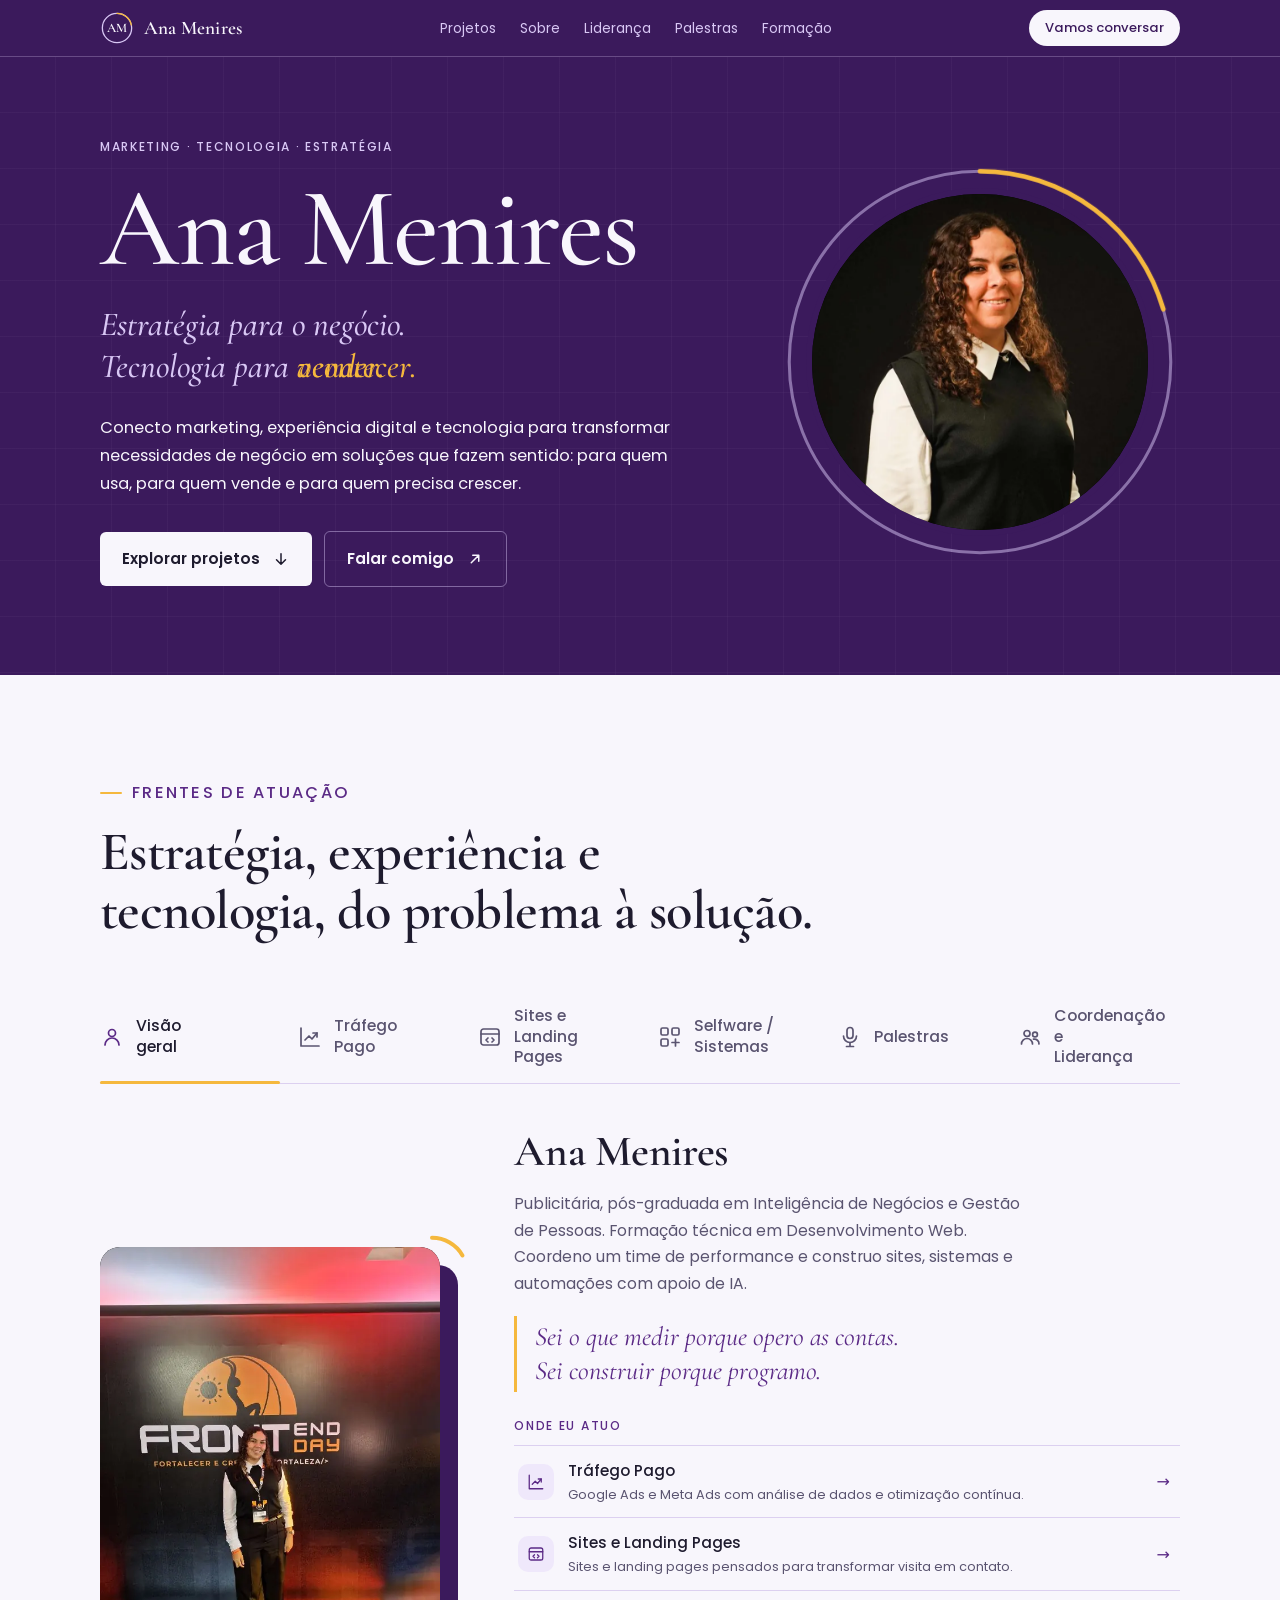
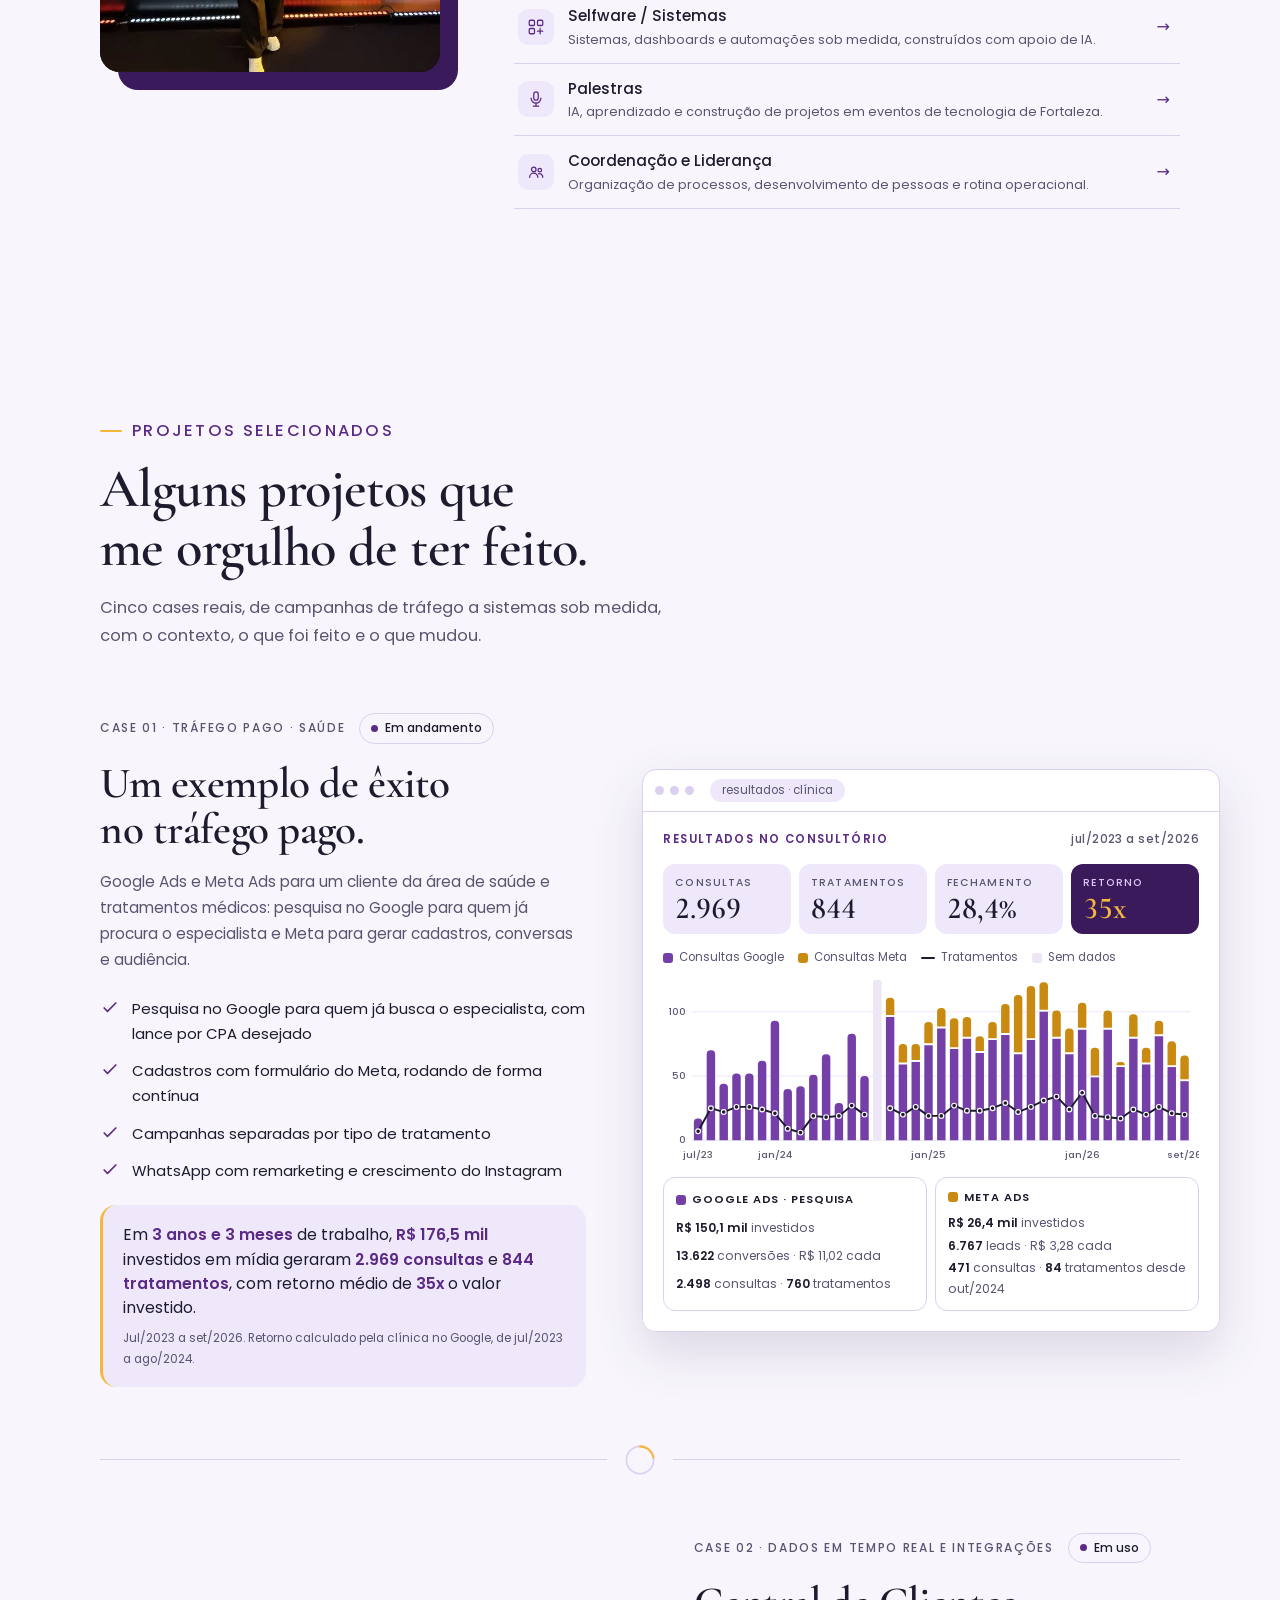
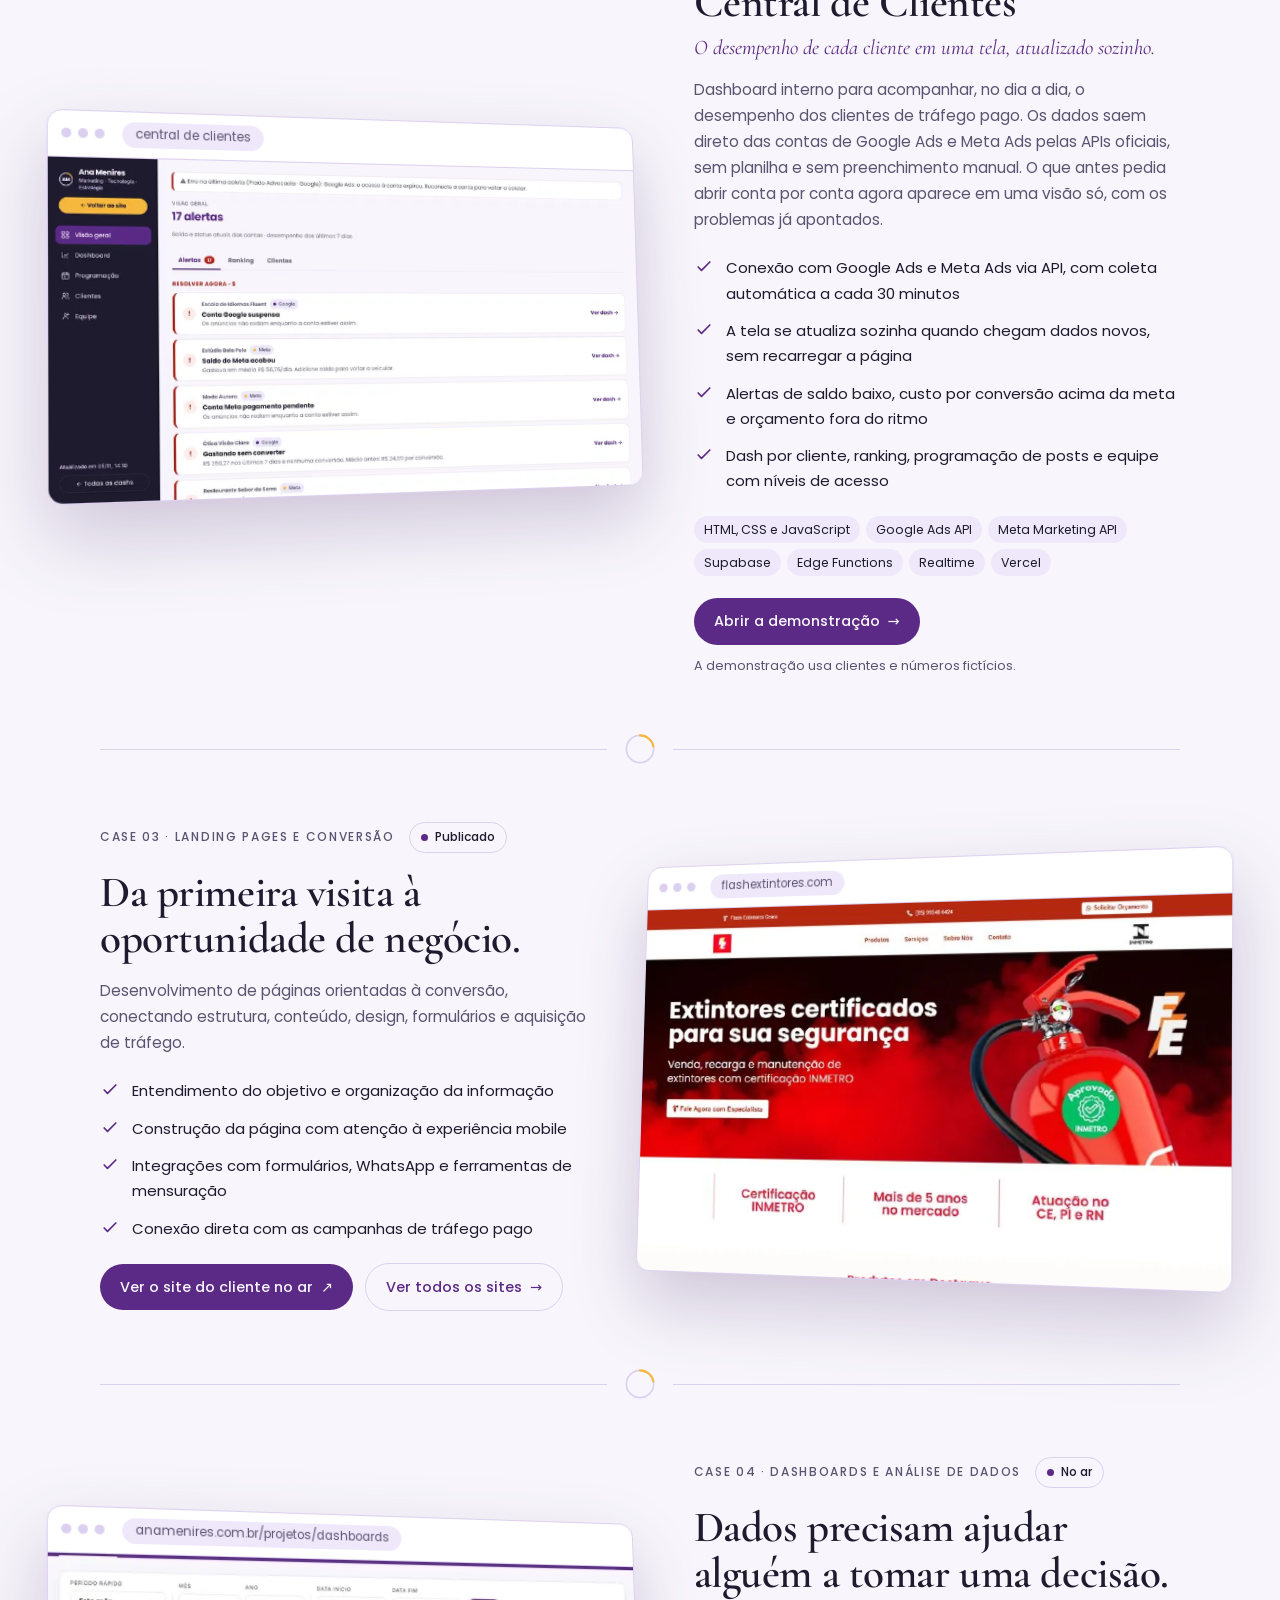
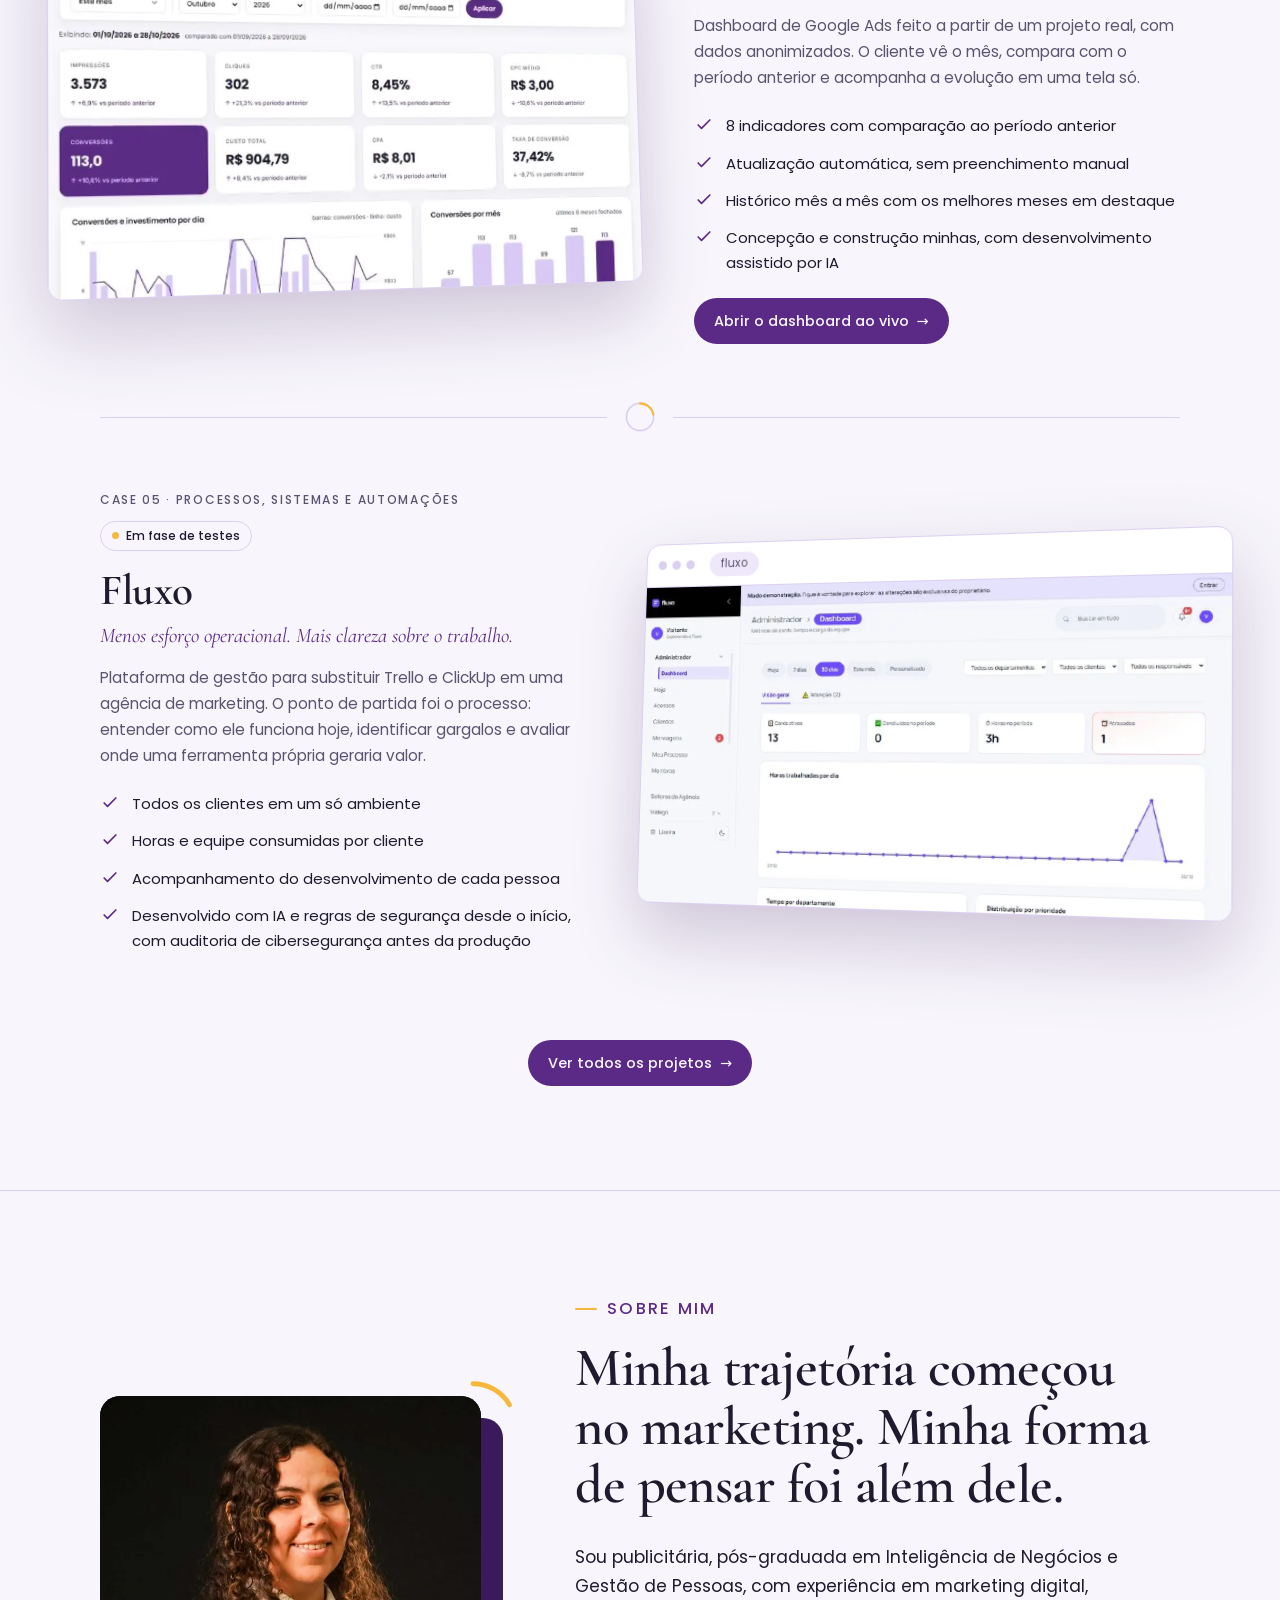
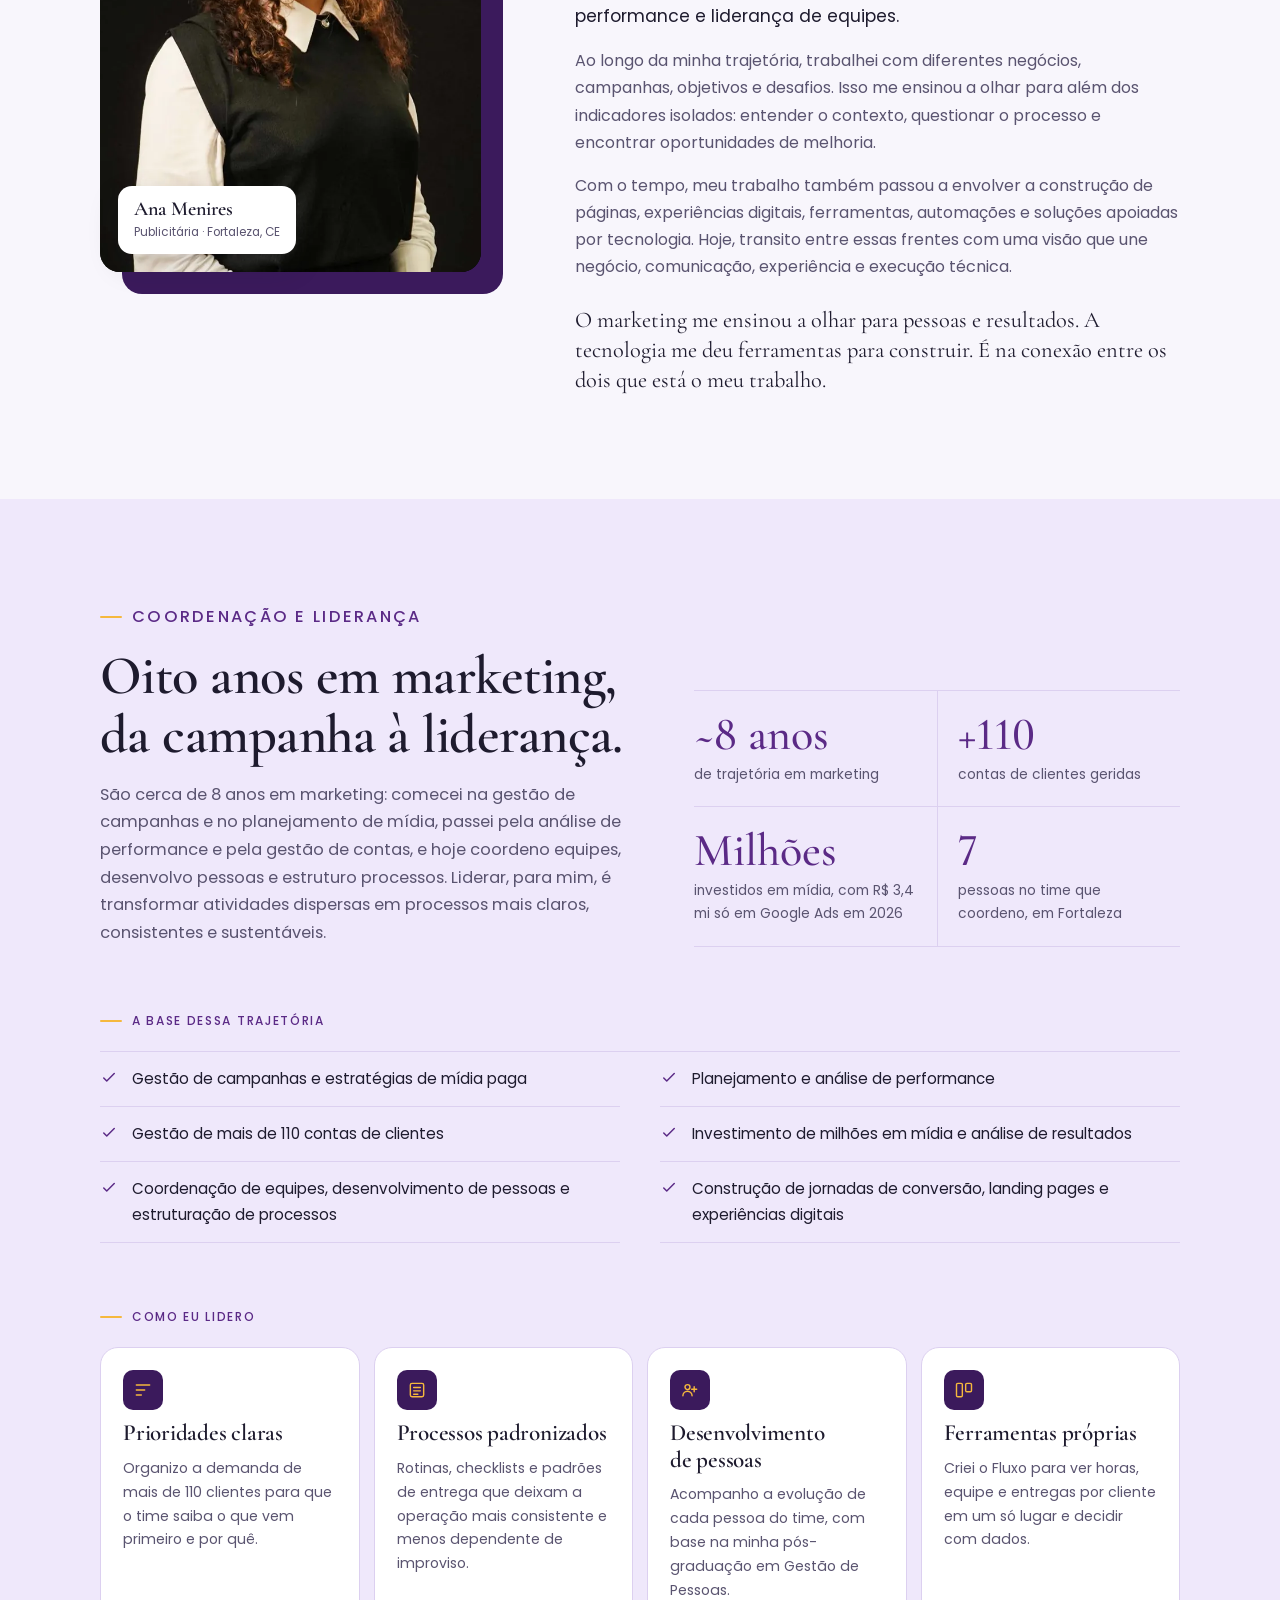
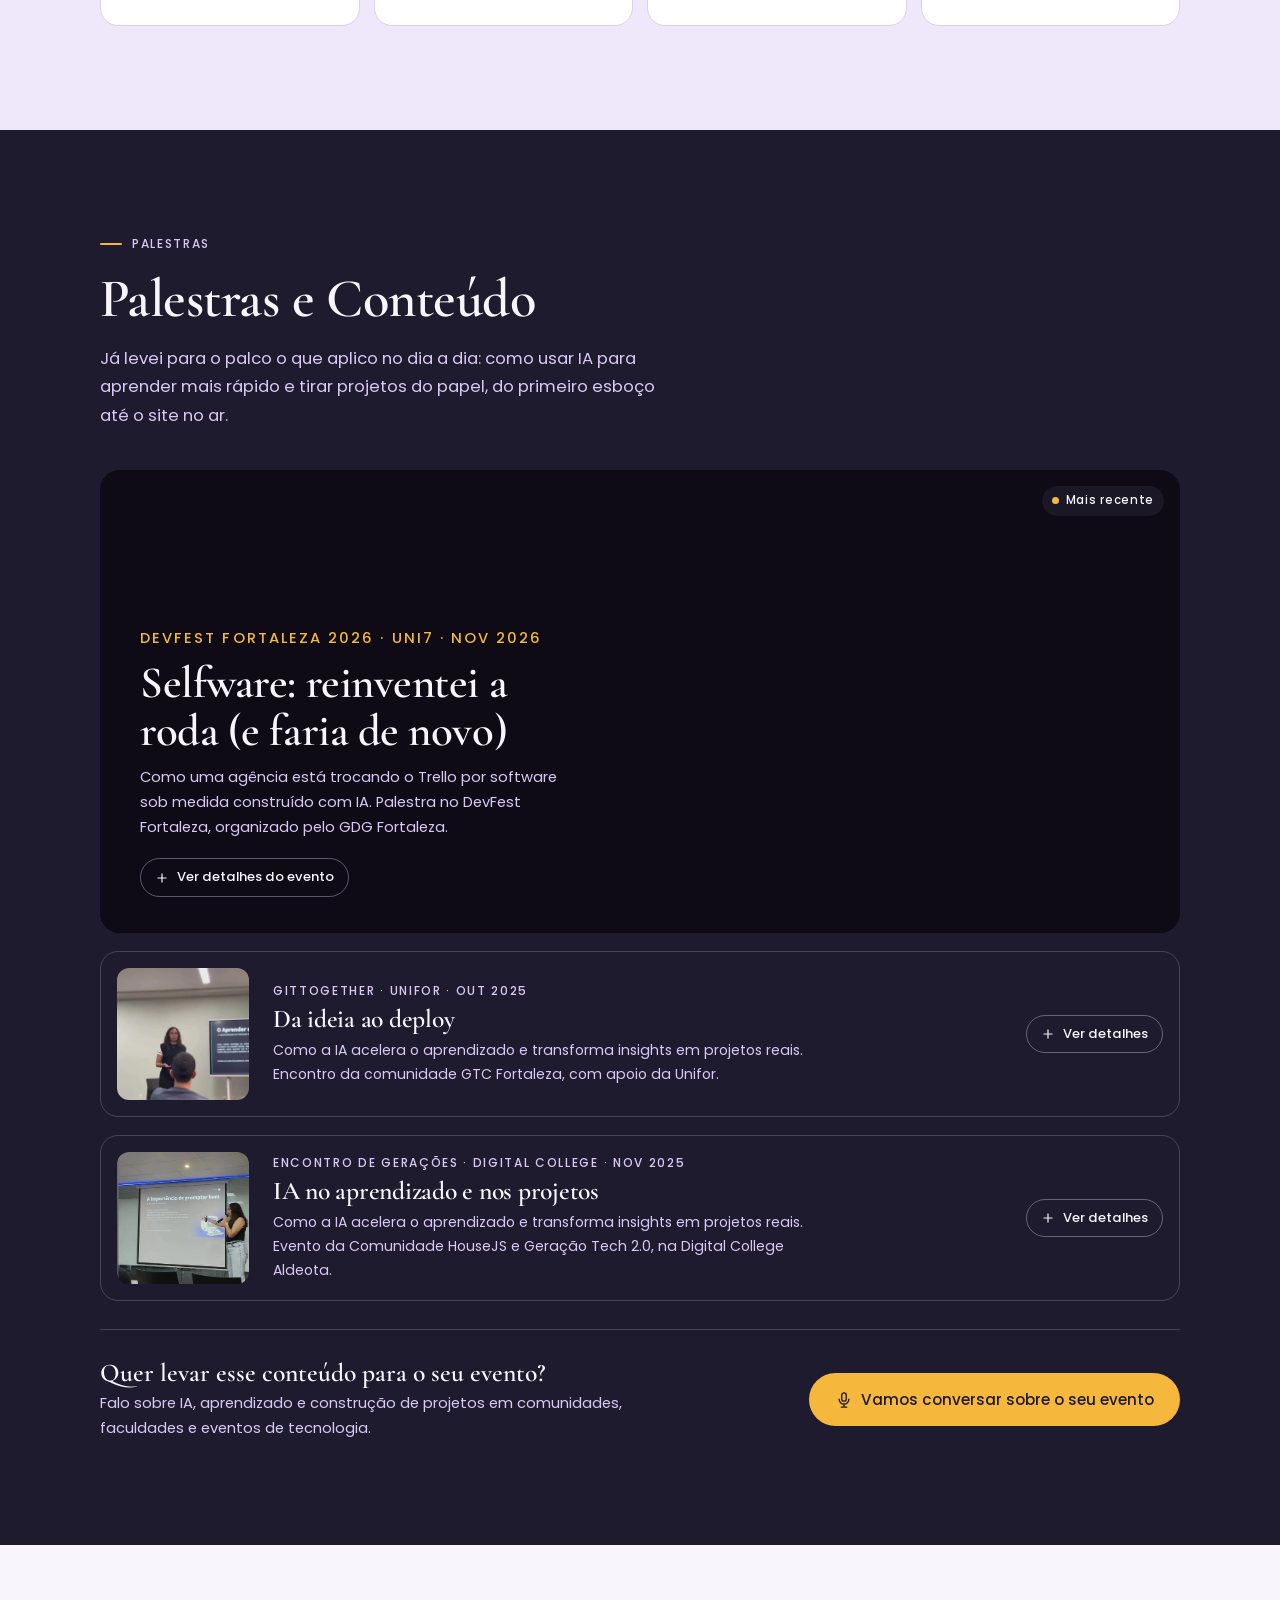
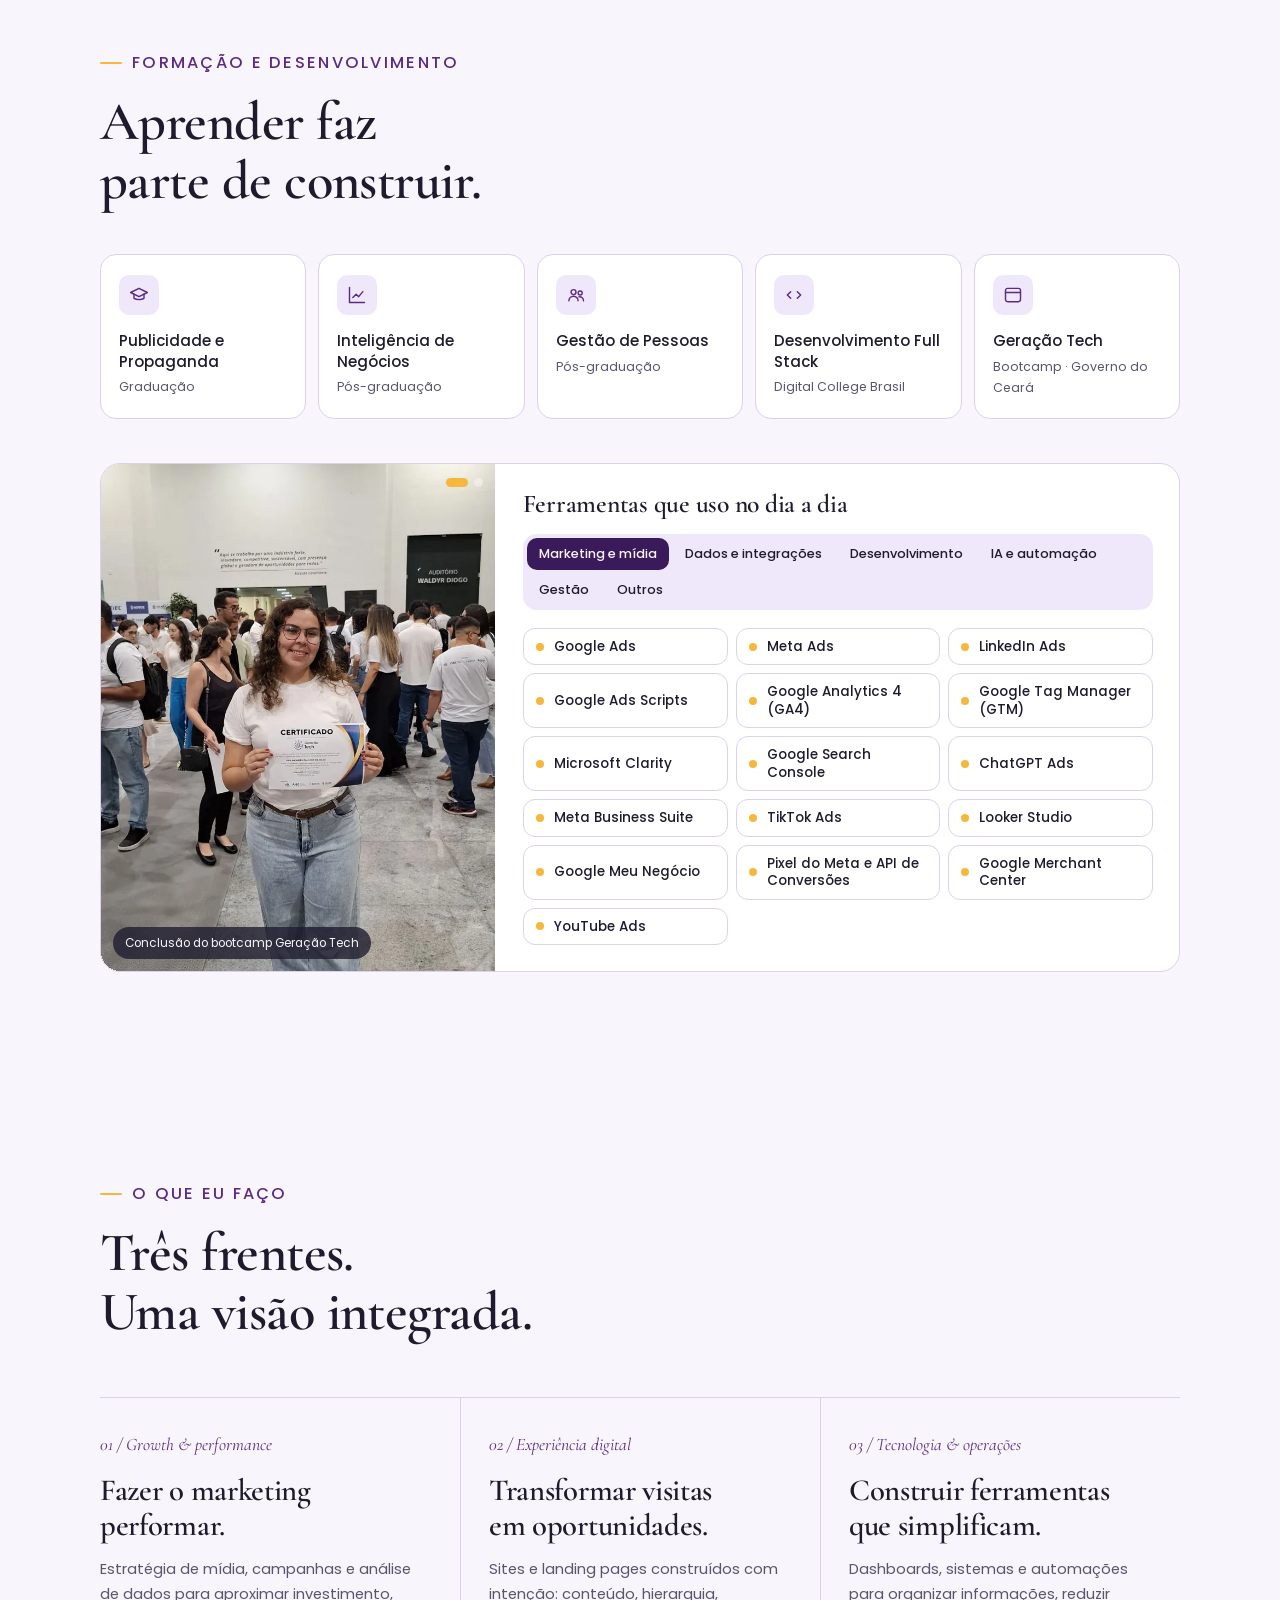
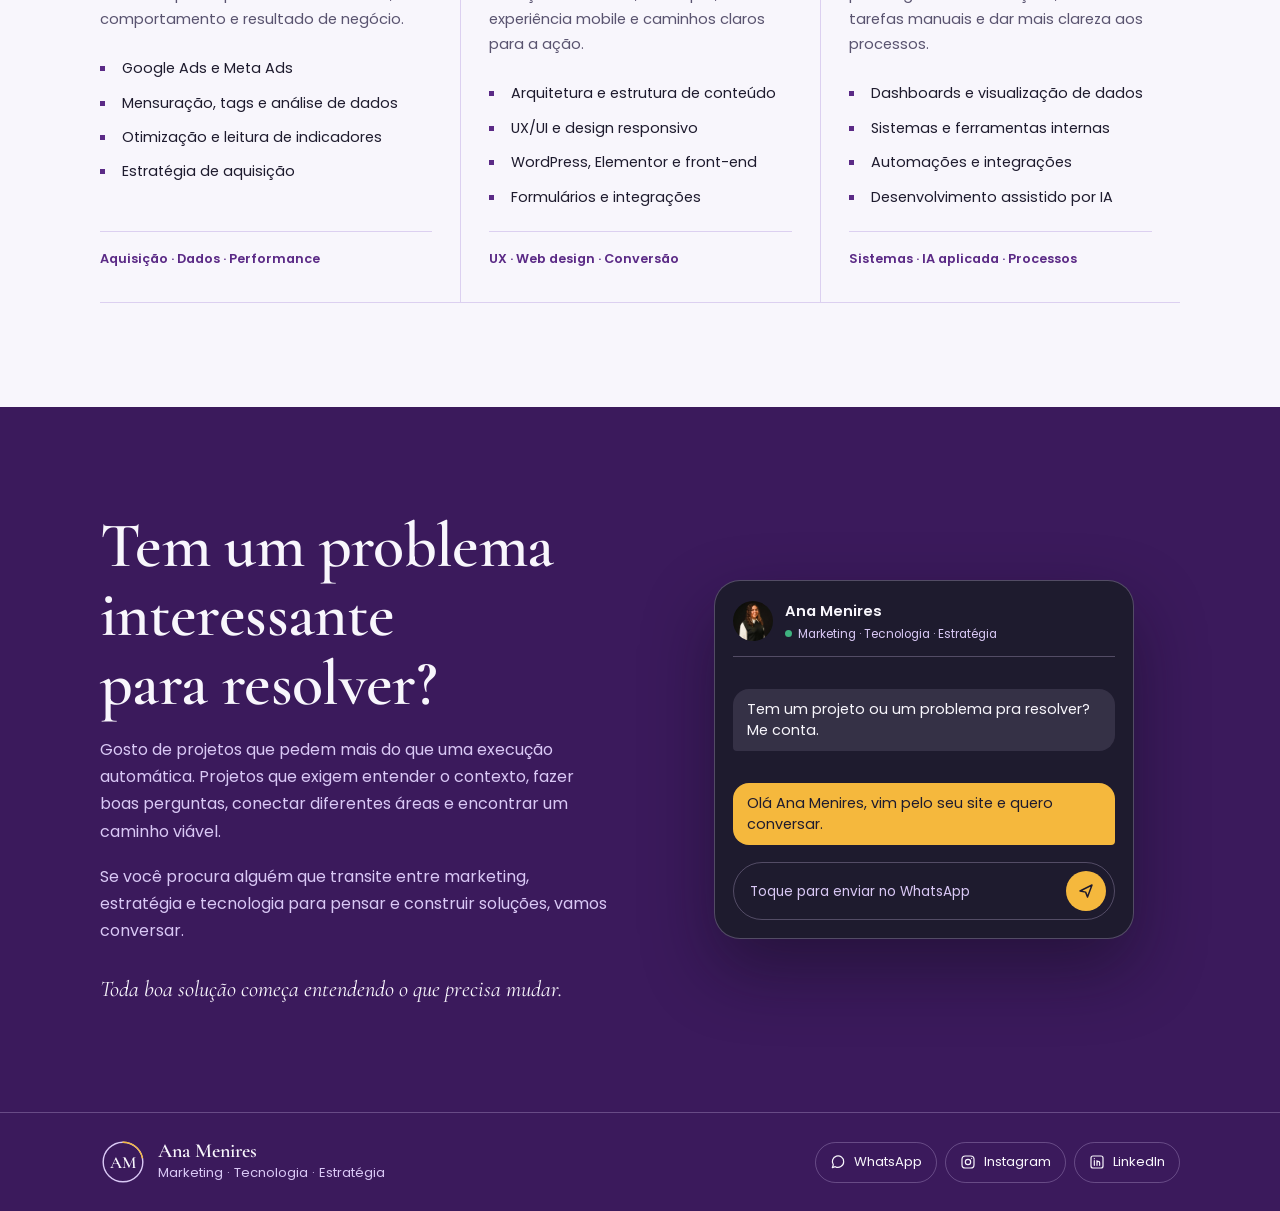
==== commit f8d13ff3: "Prepara a palestra do DevFest Fortaleza 2026 como destaque A palestra Selfware vira o destaque da se" ====
--- a/index.html
+++ b/index.html
@@ -540,8 +540,6 @@
 .fpanel .live-link.ghost{background:transparent;color:var(--accent);border:1px solid var(--line)}
 #projetos article[id]{scroll-margin-top:84px}
 .todos-projetos{margin-top:64px;display:flex;justify-content:center}
-.case-resultado{margin-top:14px;display:inline-block;padding:8px 14px;border-radius:12px;background:var(--soft);font-size:.92rem;color:var(--fg)}
-.case-resultado b{color:var(--accent);font-weight:600}
 .case .live-link.ghost{background:transparent;color:var(--accent);border:1px solid var(--line);margin-left:8px}
 @media (max-width:520px){.case .live-link.ghost{margin-left:0}}
 .fside{background:var(--hero);color:#F8F6FC;border-radius:24px;padding:32px;position:relative;overflow:hidden;display:grid;gap:22px}
@@ -849,6 +847,9 @@
 
 .chips.stack{margin-top:22px}
 .demo-note{margin-top:10px;font-size:.8rem;color:var(--muted)}
+
+.tm-link{justify-self:start;color:#F5B83D;font-weight:600;font-size:.88rem;text-decoration:underline;text-underline-offset:3px}
+.tm-link:hover{color:#F8F6FC}
 </style>
 </head>
 <body>
@@ -1180,7 +1181,6 @@
           <div class="case-meta"><span class="label">Case 02 · Dados em tempo real e integrações</span><span class="status"><i></i>Em uso</span></div>
           <h3>Central de Clientes</h3>
           <p class="sub">O desempenho de cada cliente em uma tela, atualizado sozinho.</p>
-          <p class="case-resultado"><b>Resultado:</b> de 8h por semana para minutos de consulta, nos 16 clientes da minha carteira pessoal.</p>
           <p class="desc">Dashboard interno para acompanhar, no dia a dia, o desempenho dos clientes de tráfego pago. Os dados saem direto das contas de Google Ads e Meta Ads pelas APIs oficiais, sem planilha e sem preenchimento manual. O que antes pedia abrir conta por conta agora aparece em uma visão só, com os problemas já apontados.</p>
           <ul class="checks">
             <li><svg viewBox="0 0 24 24" fill="none" stroke="currentColor" stroke-width="2" stroke-linecap="round" stroke-linejoin="round" aria-hidden="true"><path d="M5 12l4 4 10-10"/></svg><span>Conexão com Google Ads e Meta Ads via API, com coleta automática a cada 30 minutos</span></li>
@@ -1189,8 +1189,7 @@
             <li><svg viewBox="0 0 24 24" fill="none" stroke="currentColor" stroke-width="2" stroke-linecap="round" stroke-linejoin="round" aria-hidden="true"><path d="M5 12l4 4 10-10"/></svg><span>Dash por cliente, ranking, programação de posts e equipe com níveis de acesso</span></li>
           </ul>
           <div class="chips stack" aria-label="Tecnologias usadas"><span>HTML, CSS e JavaScript</span><span>Google Ads API</span><span>Meta Marketing API</span><span>Supabase</span><span>Edge Functions</span><span>Realtime</span><span>Vercel</span></div>
-          <a class="live-link" href="/projetos/dashboards/central-de-clientes">Ver o case completo <span aria-hidden="true">→</span></a>
-          <a class="live-link ghost" href="/projetos/dashboards/dash-painel-dos-clientes">Abrir a demonstração <span aria-hidden="true">→</span></a>
+          <a class="live-link" href="/projetos/dashboards/dash-painel-dos-clientes">Abrir a demonstração <span aria-hidden="true">→</span></a>
           <p class="demo-note">A demonstração usa clientes e números fictícios.</p>
         </div>
         <div class="stage3d">
@@ -1388,18 +1387,30 @@
 
     <button class="talk-btn" type="button" data-talk="0" aria-haspopup="dialog">
       <div class="stage-main">
-        <video src="assets/video/palestra-gittogether.mp4" poster="assets/img/palestra-gittogether-poster.webp" muted loop playsinline preload="none" data-auto aria-hidden="true"></video>
-        <span class="live"><i></i>No palco</span>
+        <video src="assets/video/palestra-devfest.mp4" poster="assets/img/palestra-devfest-poster.webp" muted loop playsinline preload="none" data-auto aria-hidden="true"></video>
+        <span class="live"><i></i>Mais recente</span>
         <div class="stage-cap">
+          <p class="label">DevFest Fortaleza 2026 · UNI7 · nov 2026</p>
+          <h3>Selfware: reinventei a roda (e faria de novo)</h3>
+          <p>Como uma agência está trocando o Trello por software sob medida construído com IA. Palestra no DevFest Fortaleza, organizado pelo GDG Fortaleza.</p>
+          <span class="more-chip"><svg viewBox="0 0 24 24" fill="none" stroke="currentColor" stroke-width="2" stroke-linecap="round" aria-hidden="true"><path d="M12 5v14M5 12h14"/></svg>Ver detalhes do evento</span>
+        </div>
+      </div>
+    </button>
+
+    <button class="talk-btn" type="button" data-talk="1" aria-haspopup="dialog">
+      <div class="stage-row">
+        <div class="thumb"><img decoding="async" src="assets/img/palestra-gittogether-poster.webp" alt="" width="540" height="960" loading="lazy"></div>
+        <div>
           <p class="label">GitTogether · Unifor · out 2025</p>
           <h3>Da ideia ao deploy</h3>
-          <p>Como a IA acelera o aprendizado e transforma insights em projetos reais. Encontro da comunidade GTC Fortaleza, com apoio da Unifor.</p>
-          <span class="more-chip"><svg viewBox="0 0 24 24" fill="none" stroke="currentColor" stroke-width="2" stroke-linecap="round" aria-hidden="true"><path d="M12 5v14M5 12h14"/></svg>Ver detalhes do evento</span>
-        </div>
+          <p class="d">Como a IA acelera o aprendizado e transforma insights em projetos reais. Encontro da comunidade GTC Fortaleza, com apoio da Unifor.</p>
+        </div>
+        <span class="more-chip"><svg viewBox="0 0 24 24" fill="none" stroke="currentColor" stroke-width="2" stroke-linecap="round" aria-hidden="true"><path d="M12 5v14M5 12h14"/></svg>Ver detalhes</span>
       </div>
     </button>
 
-    <button class="talk-btn" type="button" data-talk="1" aria-haspopup="dialog">
+    <button class="talk-btn" type="button" data-talk="2" aria-haspopup="dialog">
       <div class="stage-row">
         <div class="thumb"><img decoding="async" src="assets/img/palestra-housejs.webp" alt="" width="700" height="891" loading="lazy"></div>
         <div>
@@ -1425,7 +1436,7 @@
   <div class="tm-wrap">
     <div class="tm-media" id="tm-media"></div>
     <div class="tm-top">
-      <span class="tm-count" id="tm-count">Palestra 01 / 02</span>
+      <span class="tm-count" id="tm-count">Palestra 01 / 03</span>
       <div class="tm-ctrls">
         <button class="tm-btn" type="button" id="tm-prev" aria-label="Palestra anterior"><svg viewBox="0 0 24 24" fill="none" stroke="currentColor" stroke-width="2" stroke-linecap="round" stroke-linejoin="round" aria-hidden="true"><path d="M15 6l-6 6 6 6"/></svg></button>
         <button class="tm-btn" type="button" id="tm-next" aria-label="Próxima palestra"><svg viewBox="0 0 24 24" fill="none" stroke="currentColor" stroke-width="2" stroke-linecap="round" stroke-linejoin="round" aria-hidden="true"><path d="M9 6l6 6-6 6"/></svg></button>
@@ -1436,6 +1447,7 @@
       <p class="tm-event" id="tm-event"></p>
       <h3 id="tm-title"></h3>
       <p class="tm-desc" id="tm-desc"></p>
+      <a class="tm-link" id="tm-link" href="/evento-gdg" hidden></a>
       <ul class="tm-facts" id="tm-facts"></ul>
     </div>
   </div>
@@ -1444,6 +1456,11 @@
 <script>
 (function(){
   var talks=[
+    {event:"DevFest Fortaleza 2026 · GDG Fortaleza", title:"Selfware: reinventei a roda (e faria de novo)",
+     desc:"Como uma agência está trocando o Trello por software sob medida construído com IA.",
+     media:{type:"video", src:"assets/video/palestra-devfest.mp4", poster:"assets/img/palestra-devfest-poster.webp", pos:"50% 40%"},
+     facts:[["Data","14 de novembro de 2026"],["Horário","14h30 às 15h20"],["Local","UNI7, Mini Auditório 1 · Fortaleza"],["Realização","GDG Fortaleza (Google Developer Groups)"]],
+     link:{href:"/evento-gdg", text:"Ver o kit da palestra e os slides"}},
     {event:"GitTogether · Edição Outubro 2025", title:"Da ideia ao deploy: como a IA acelera o aprendizado e transforma insights em projetos reais",
      desc:"Encontro da comunidade GTC Fortaleza, com palestras e networking para quem gosta de aprender e trocar ideias sobre tecnologia.",
      media:{type:"video", src:"assets/video/palestra-gittogether.mp4", poster:"assets/img/palestra-gittogether-poster.webp", pos:"50% 40%"},
@@ -1472,6 +1489,7 @@
     document.getElementById('tm-event').textContent=t.event;
     document.getElementById('tm-title').textContent=t.title;
     document.getElementById('tm-desc').textContent=t.desc;
+    var lk=document.getElementById('tm-link'); if(t.link){lk.href=t.link.href;lk.textContent=t.link.text+' →';lk.hidden=false;}else{lk.hidden=true;}
     var ul=document.getElementById('tm-facts'); ul.replaceChildren();
     t.facts.forEach(function(f){
       var li=document.createElement('li');
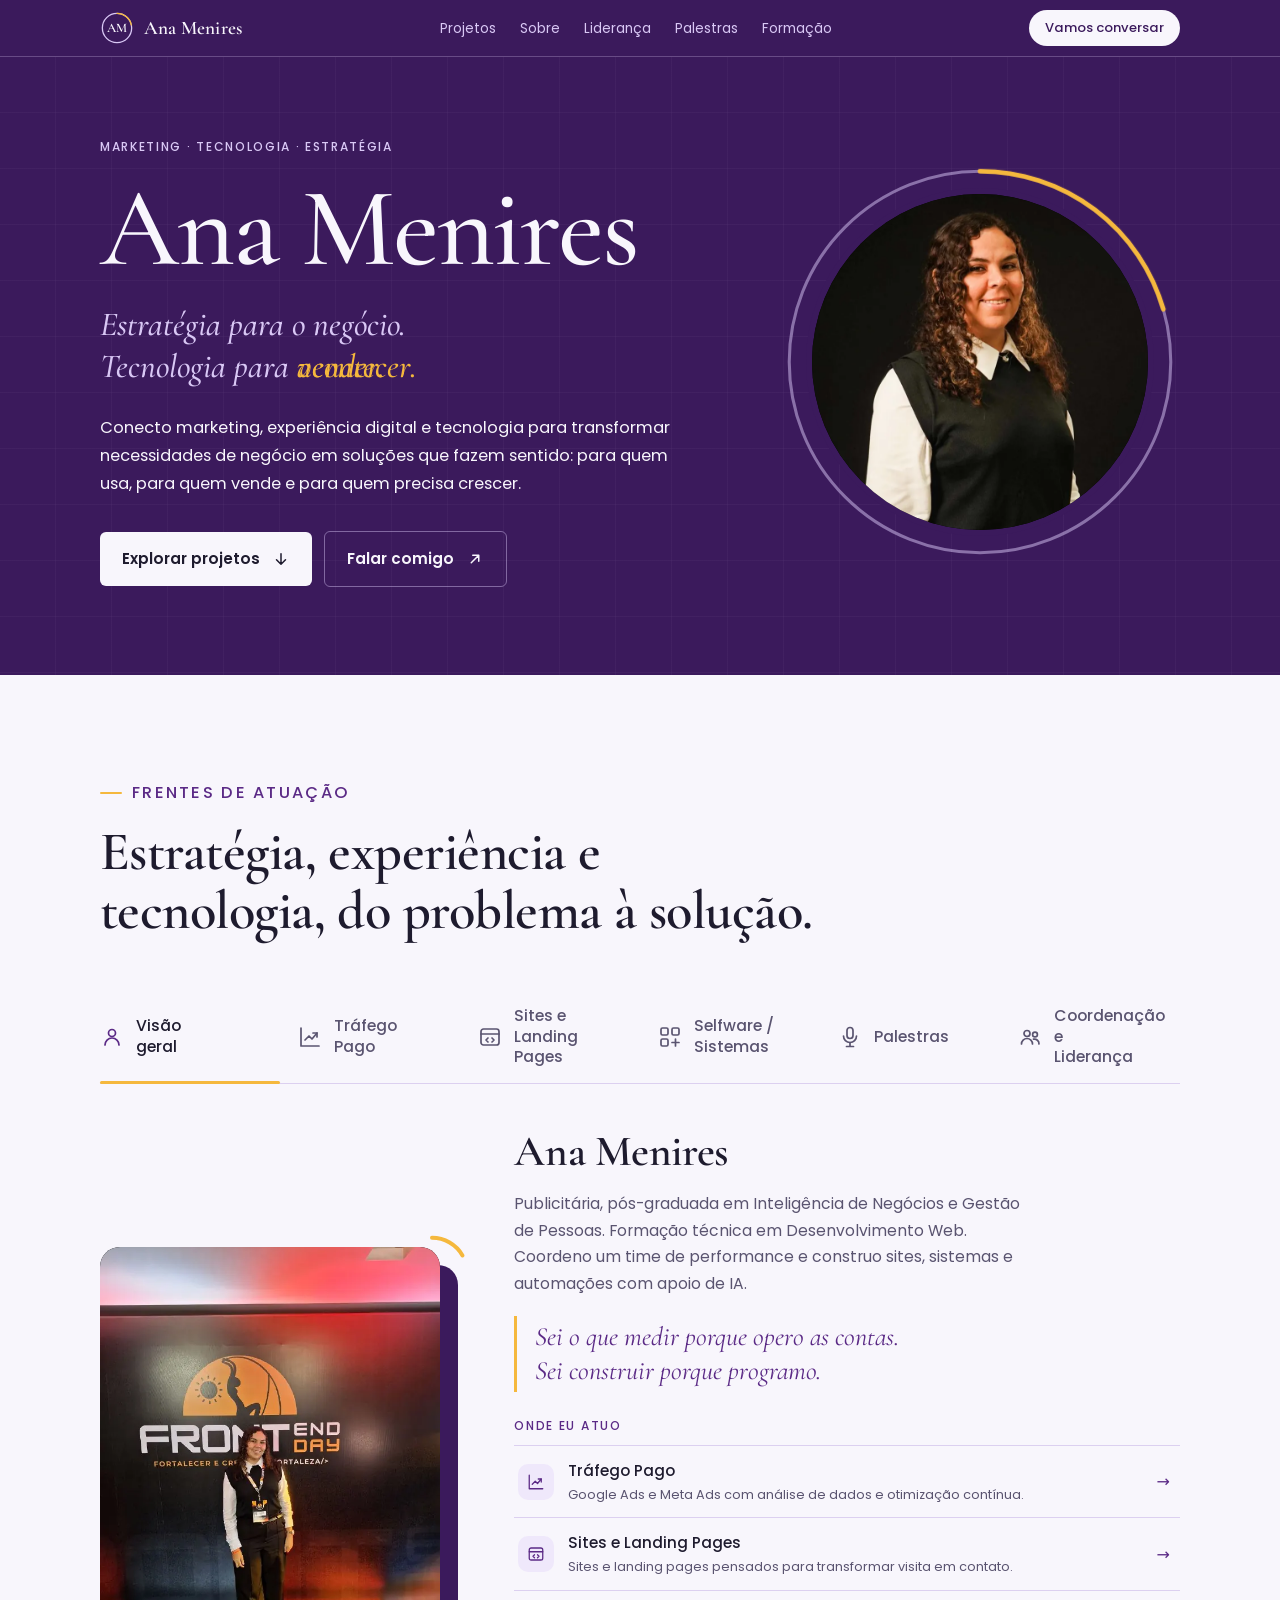
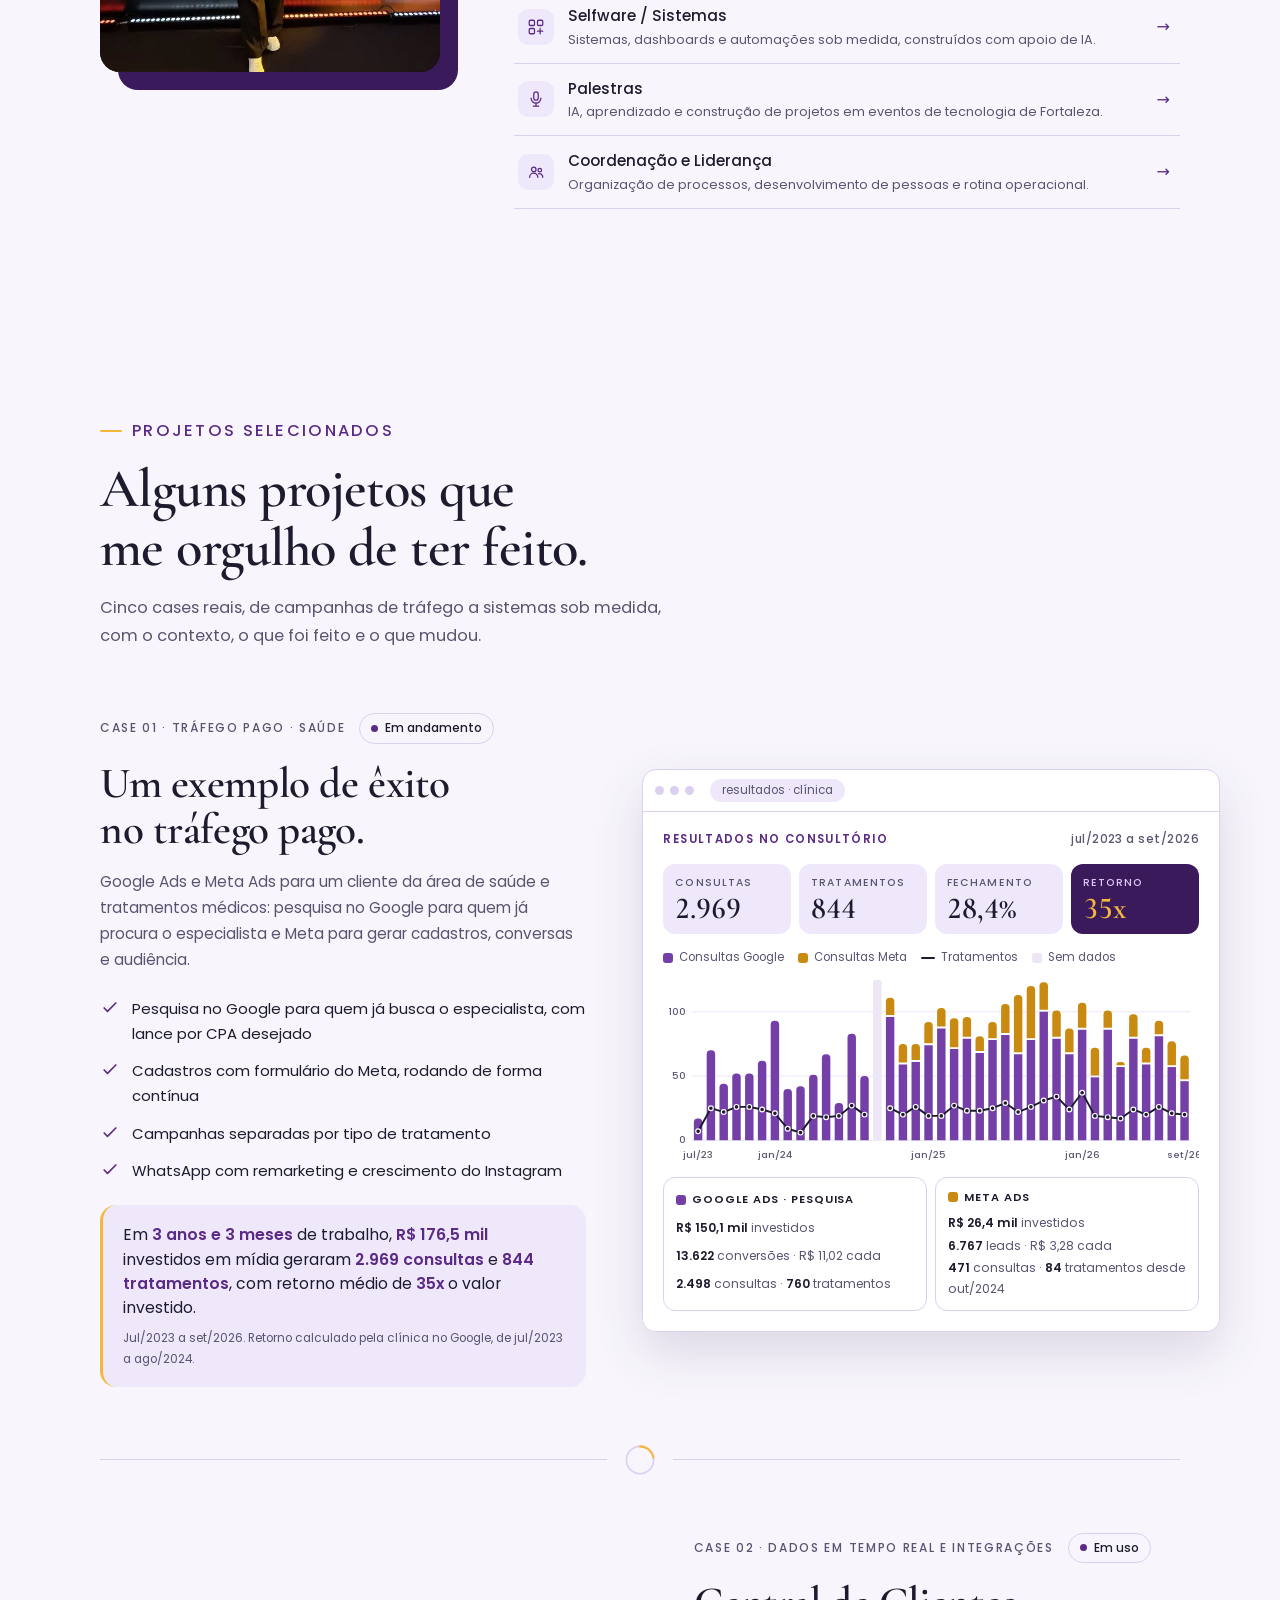
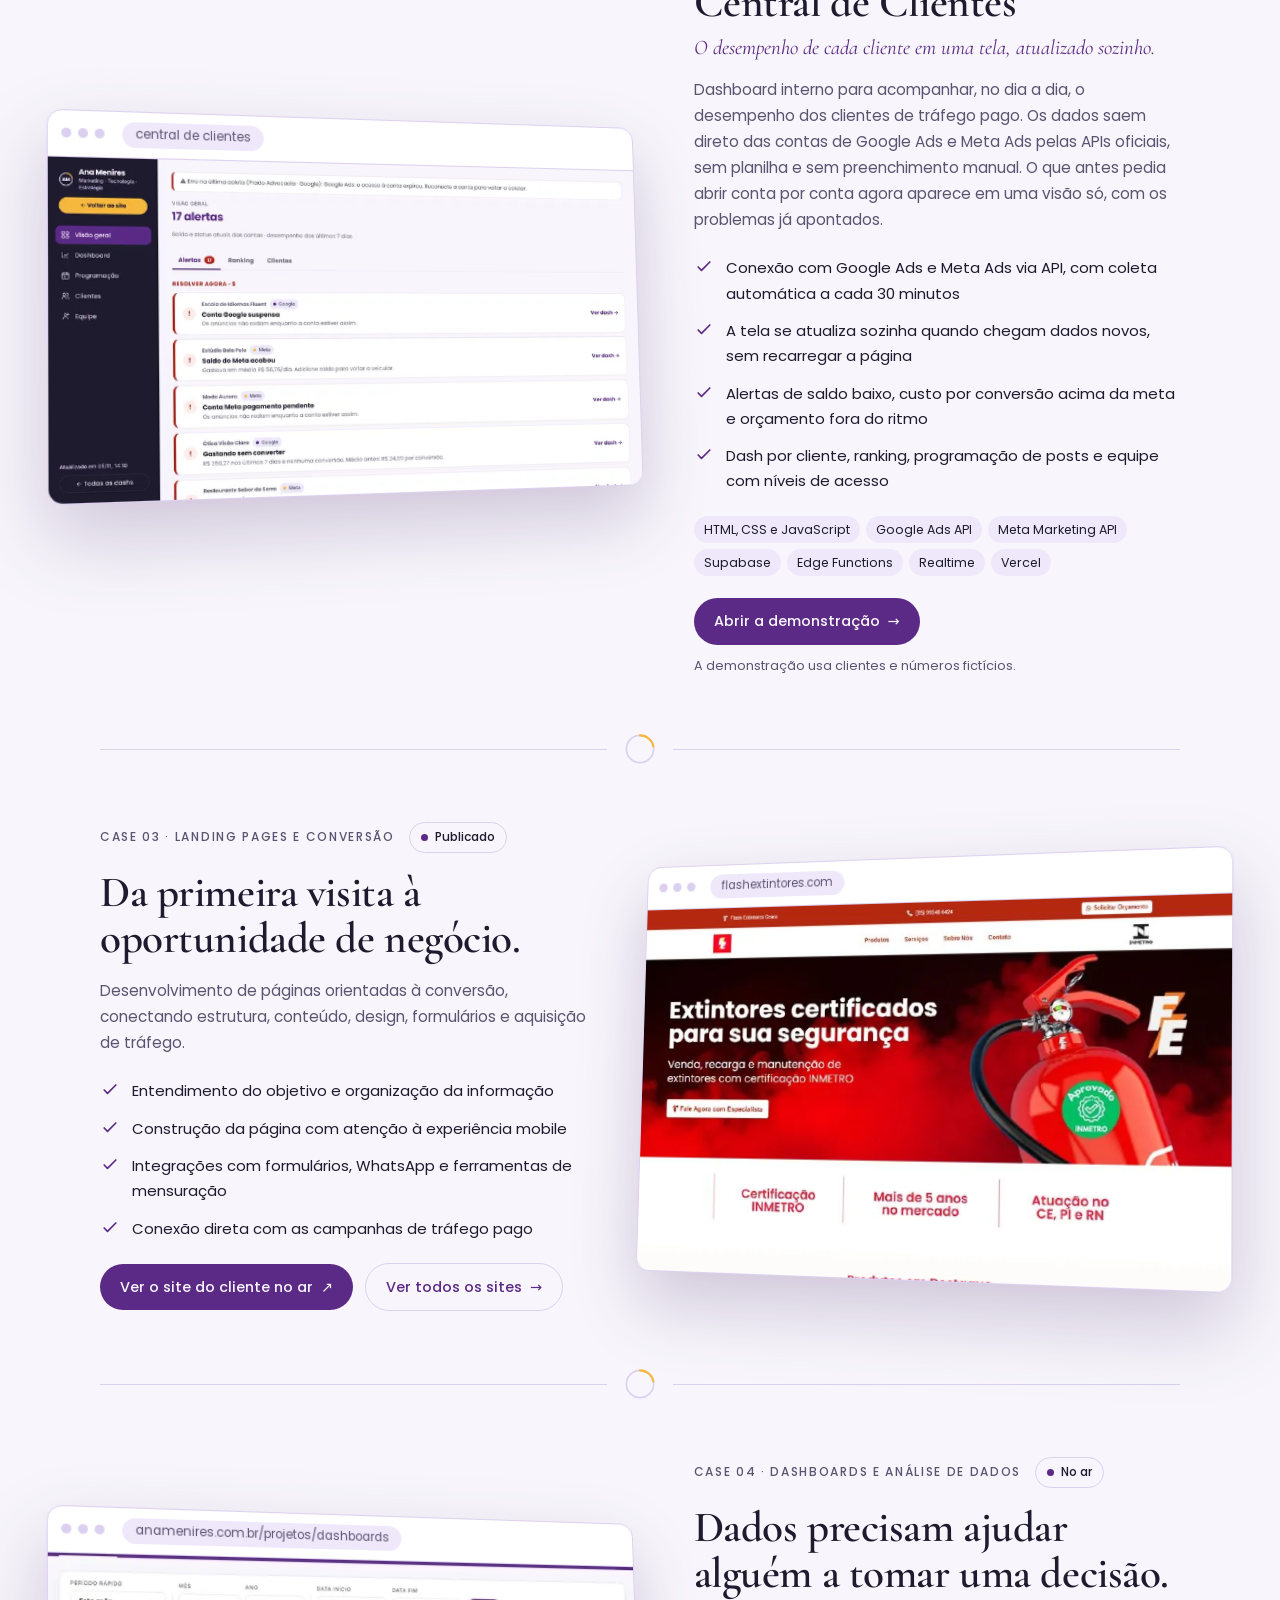
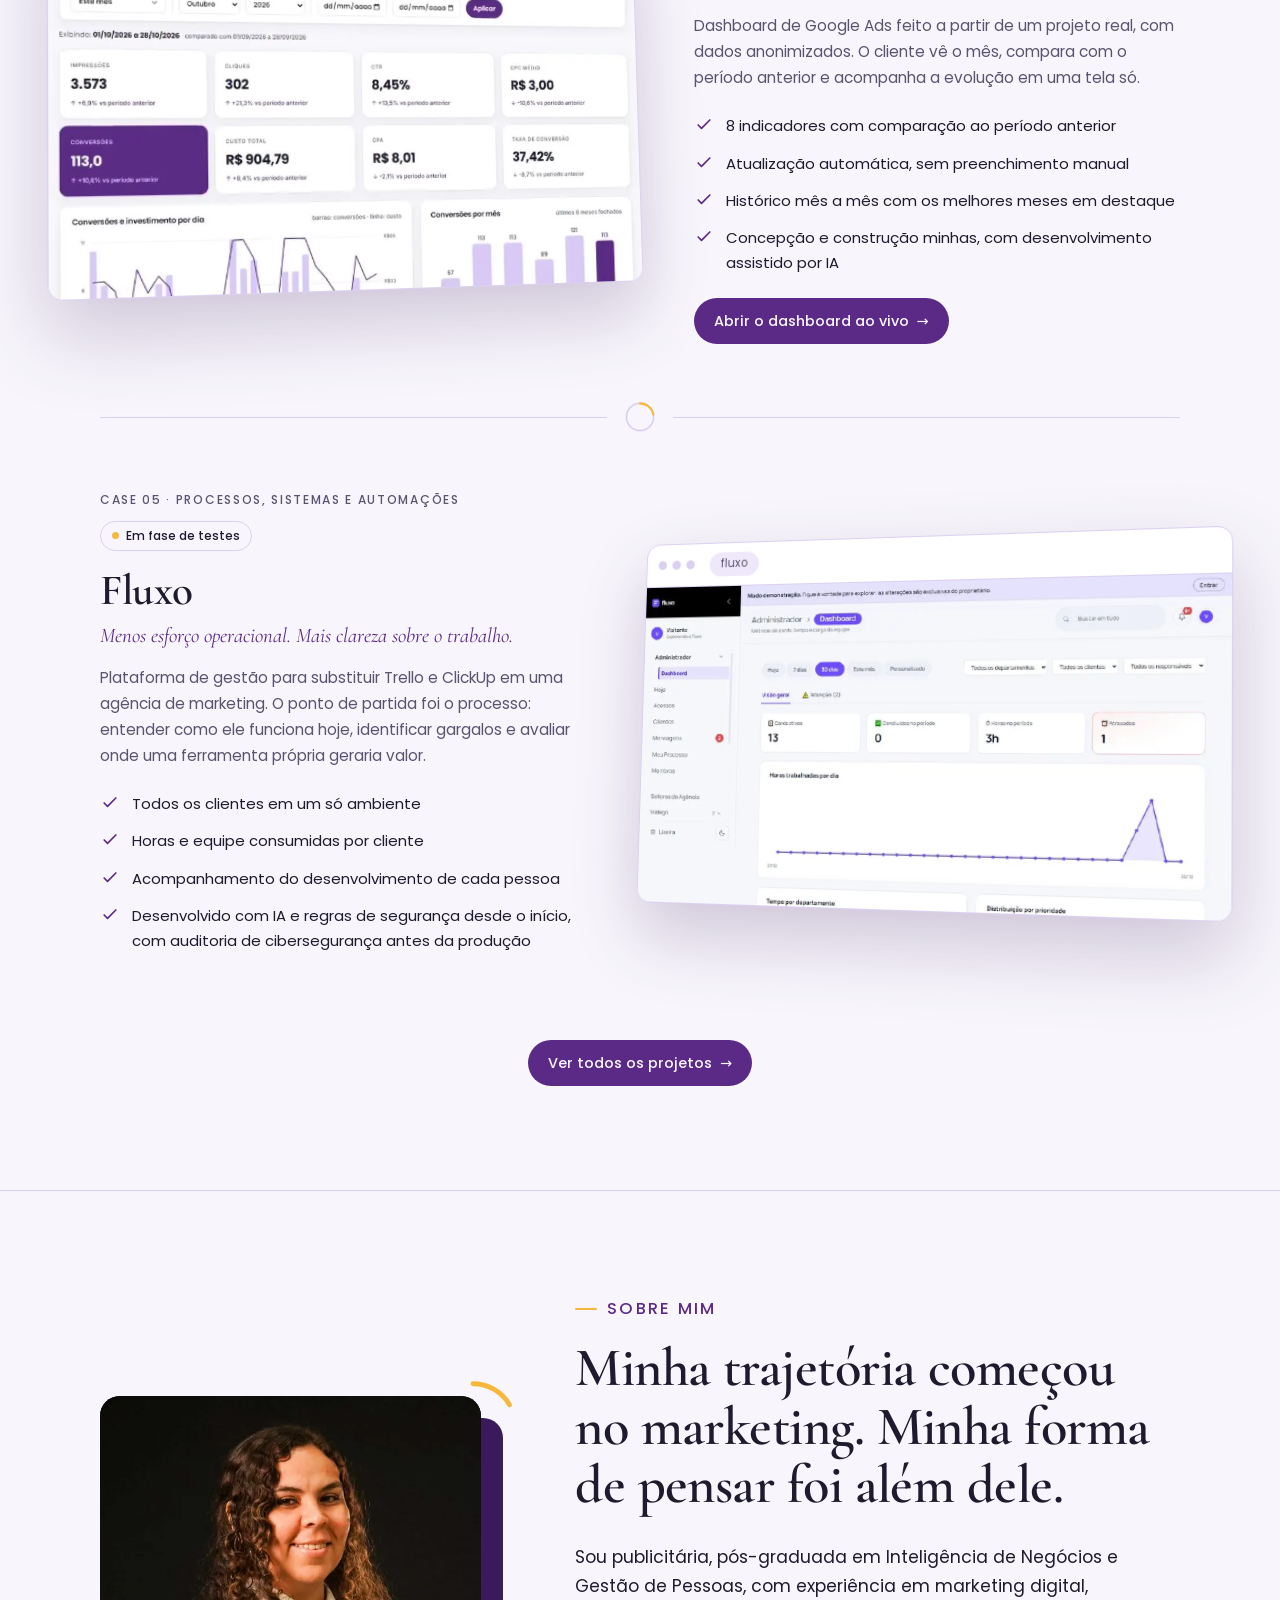
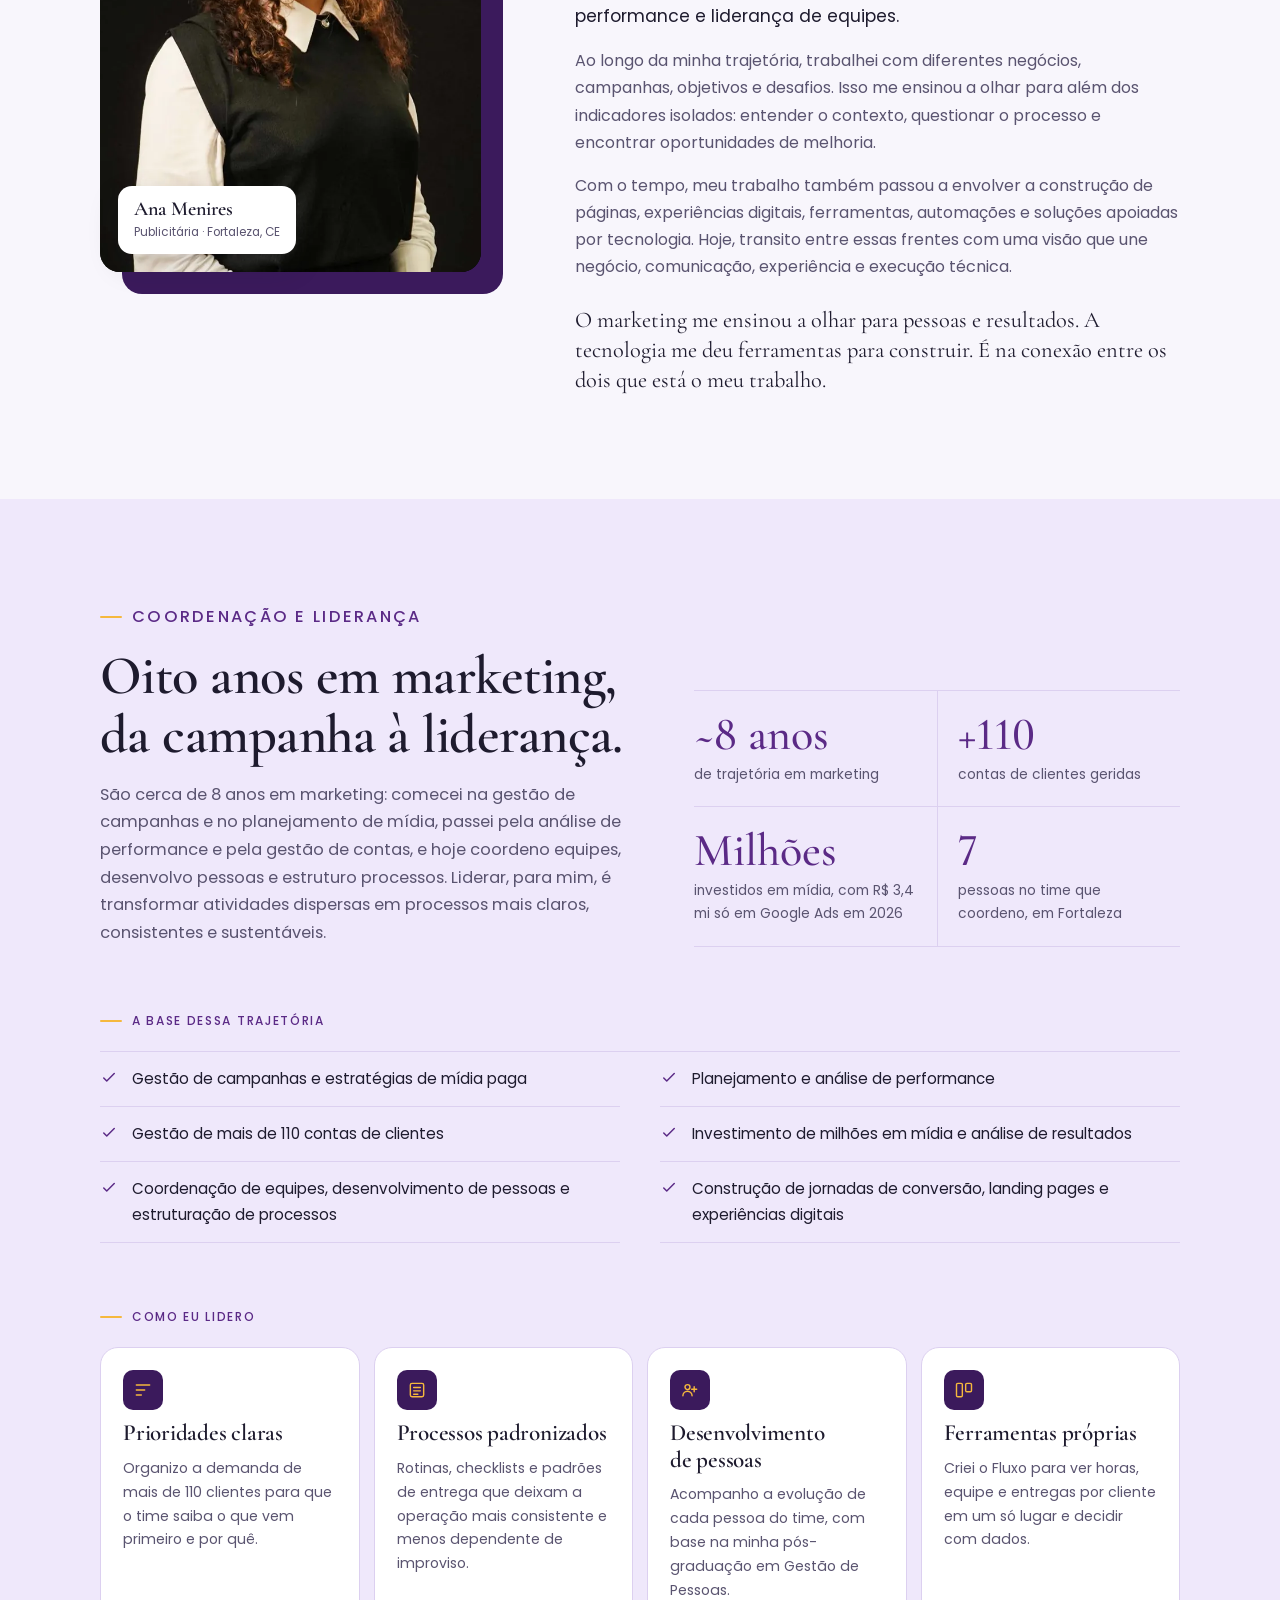
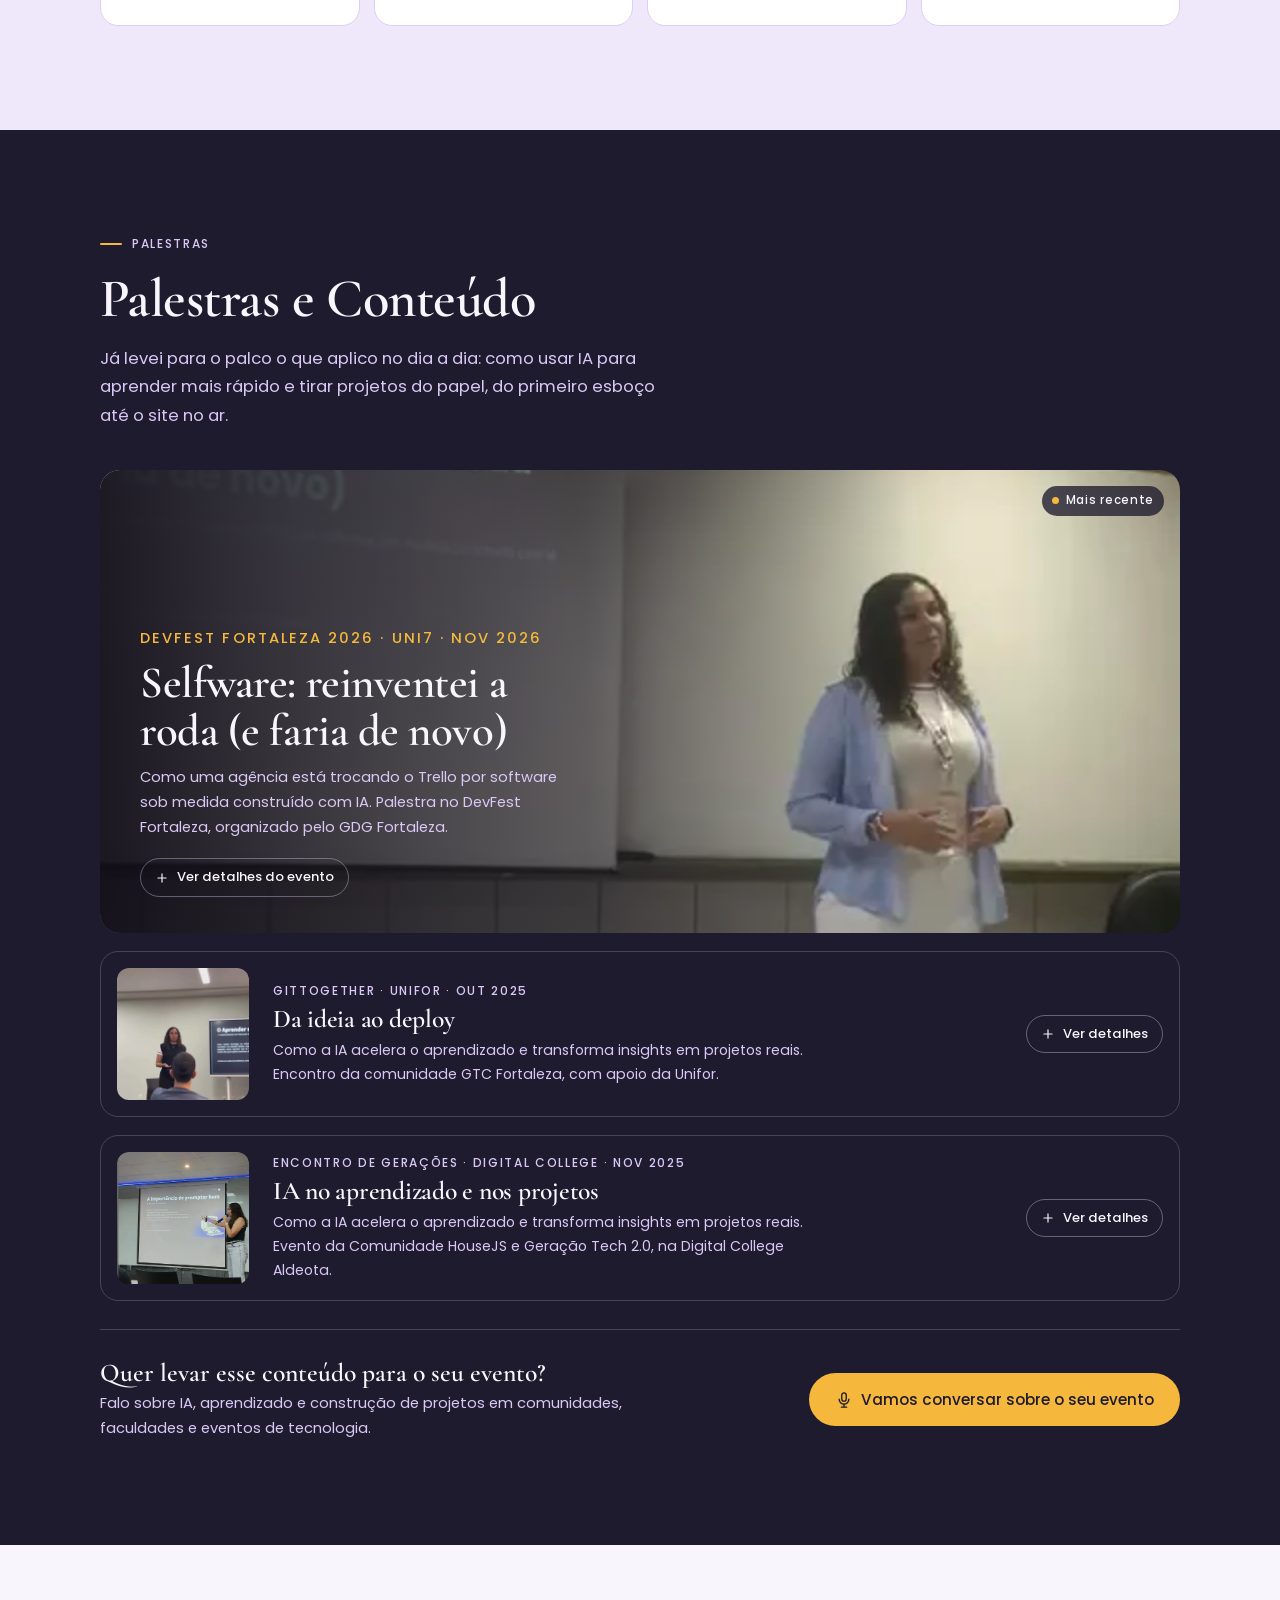
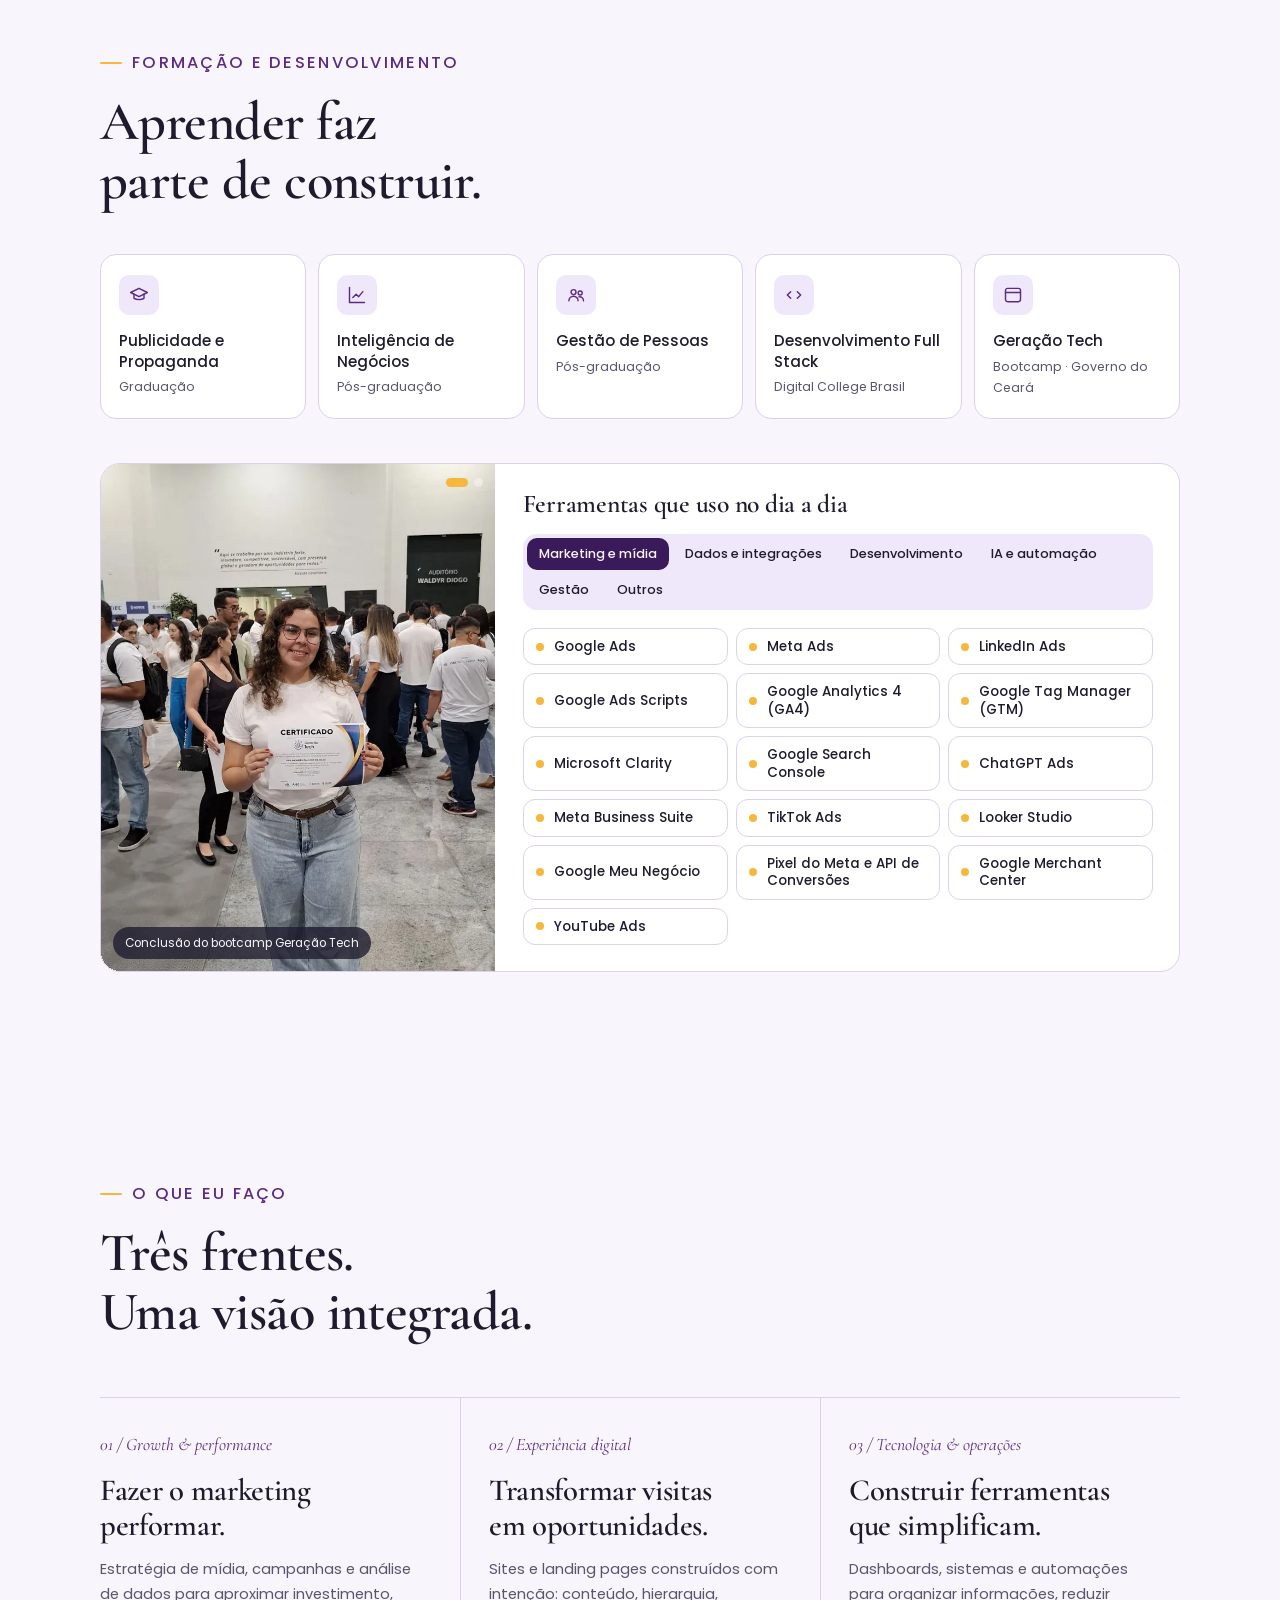
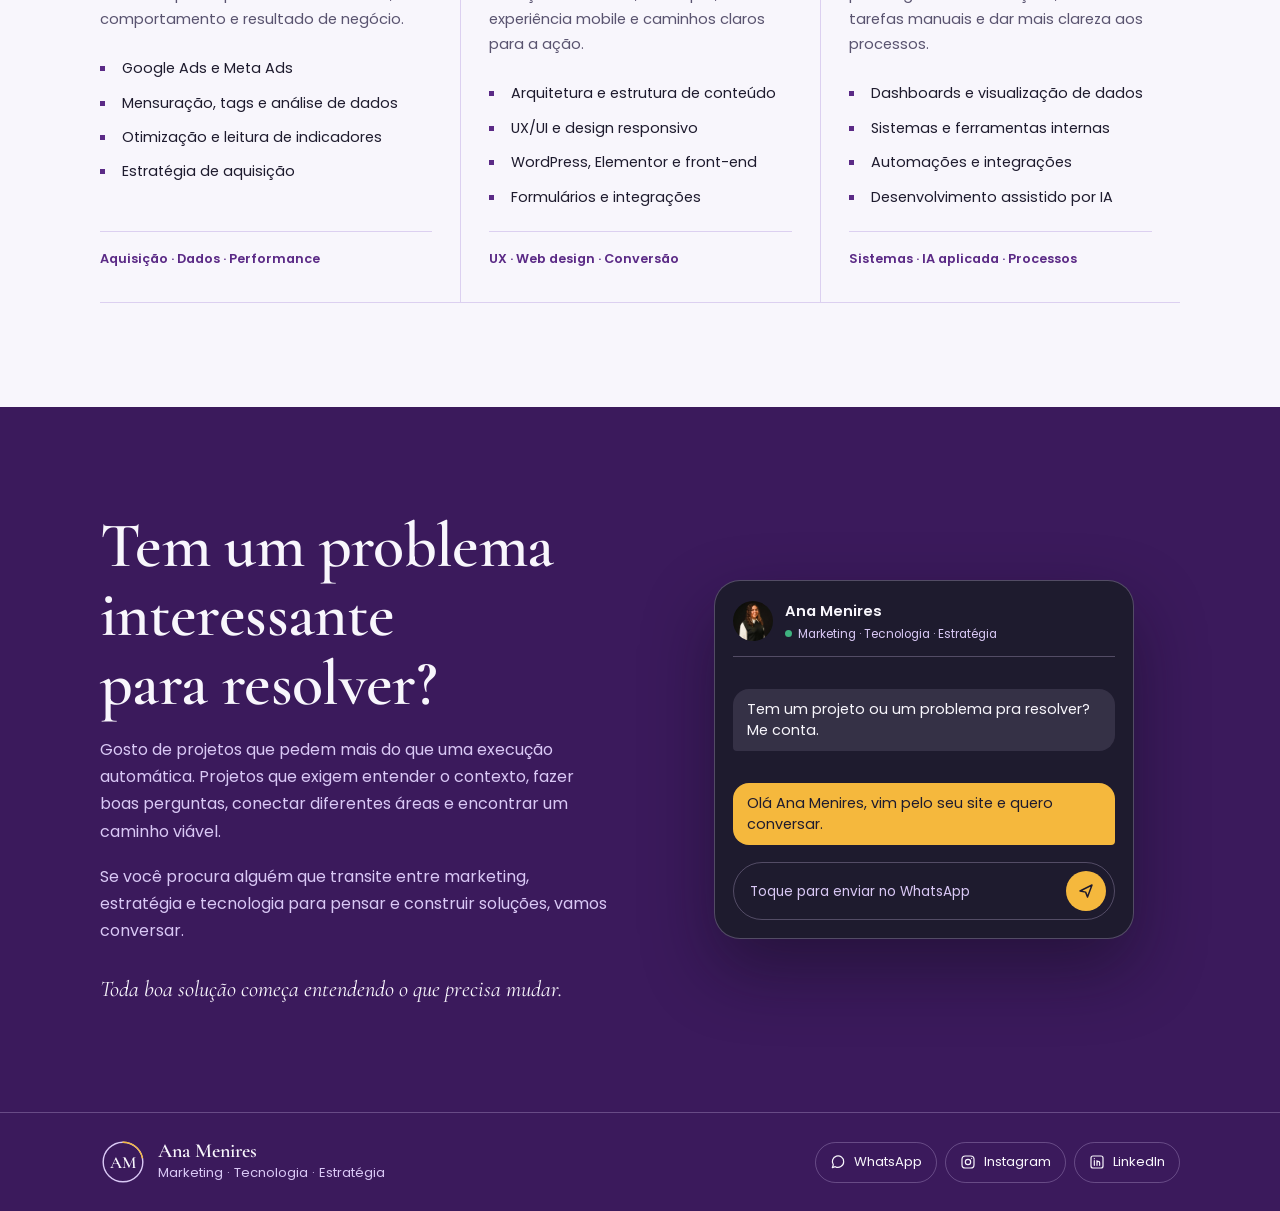
==== commit 1f963b4a: "Adiciona o vídeo e a capa da palestra do DevFest Trecho de 11 s sem som, em loop como o do GitTogeth" ====
--- a/index.html
+++ b/index.html
@@ -850,6 +850,8 @@
 
 .tm-link{justify-self:start;color:#F5B83D;font-weight:600;font-size:.88rem;text-decoration:underline;text-underline-offset:3px}
 .tm-link:hover{color:#F8F6FC}
+
+.stage-main video[src*="devfest"]{object-position:50% 36%}
 </style>
 </head>
 <body>
@@ -1458,7 +1460,7 @@
   var talks=[
     {event:"DevFest Fortaleza 2026 · GDG Fortaleza", title:"Selfware: reinventei a roda (e faria de novo)",
      desc:"Como uma agência está trocando o Trello por software sob medida construído com IA.",
-     media:{type:"video", src:"assets/video/palestra-devfest.mp4", poster:"assets/img/palestra-devfest-poster.webp", pos:"50% 40%"},
+     media:{type:"video", src:"assets/video/palestra-devfest.mp4", poster:"assets/img/palestra-devfest-poster.webp", pos:"50% 32%"},
      facts:[["Data","14 de novembro de 2026"],["Horário","14h30 às 15h20"],["Local","UNI7, Mini Auditório 1 · Fortaleza"],["Realização","GDG Fortaleza (Google Developer Groups)"]],
      link:{href:"/evento-gdg", text:"Ver o kit da palestra e os slides"}},
     {event:"GitTogether · Edição Outubro 2025", title:"Da ideia ao deploy: como a IA acelera o aprendizado e transforma insights em projetos reais",
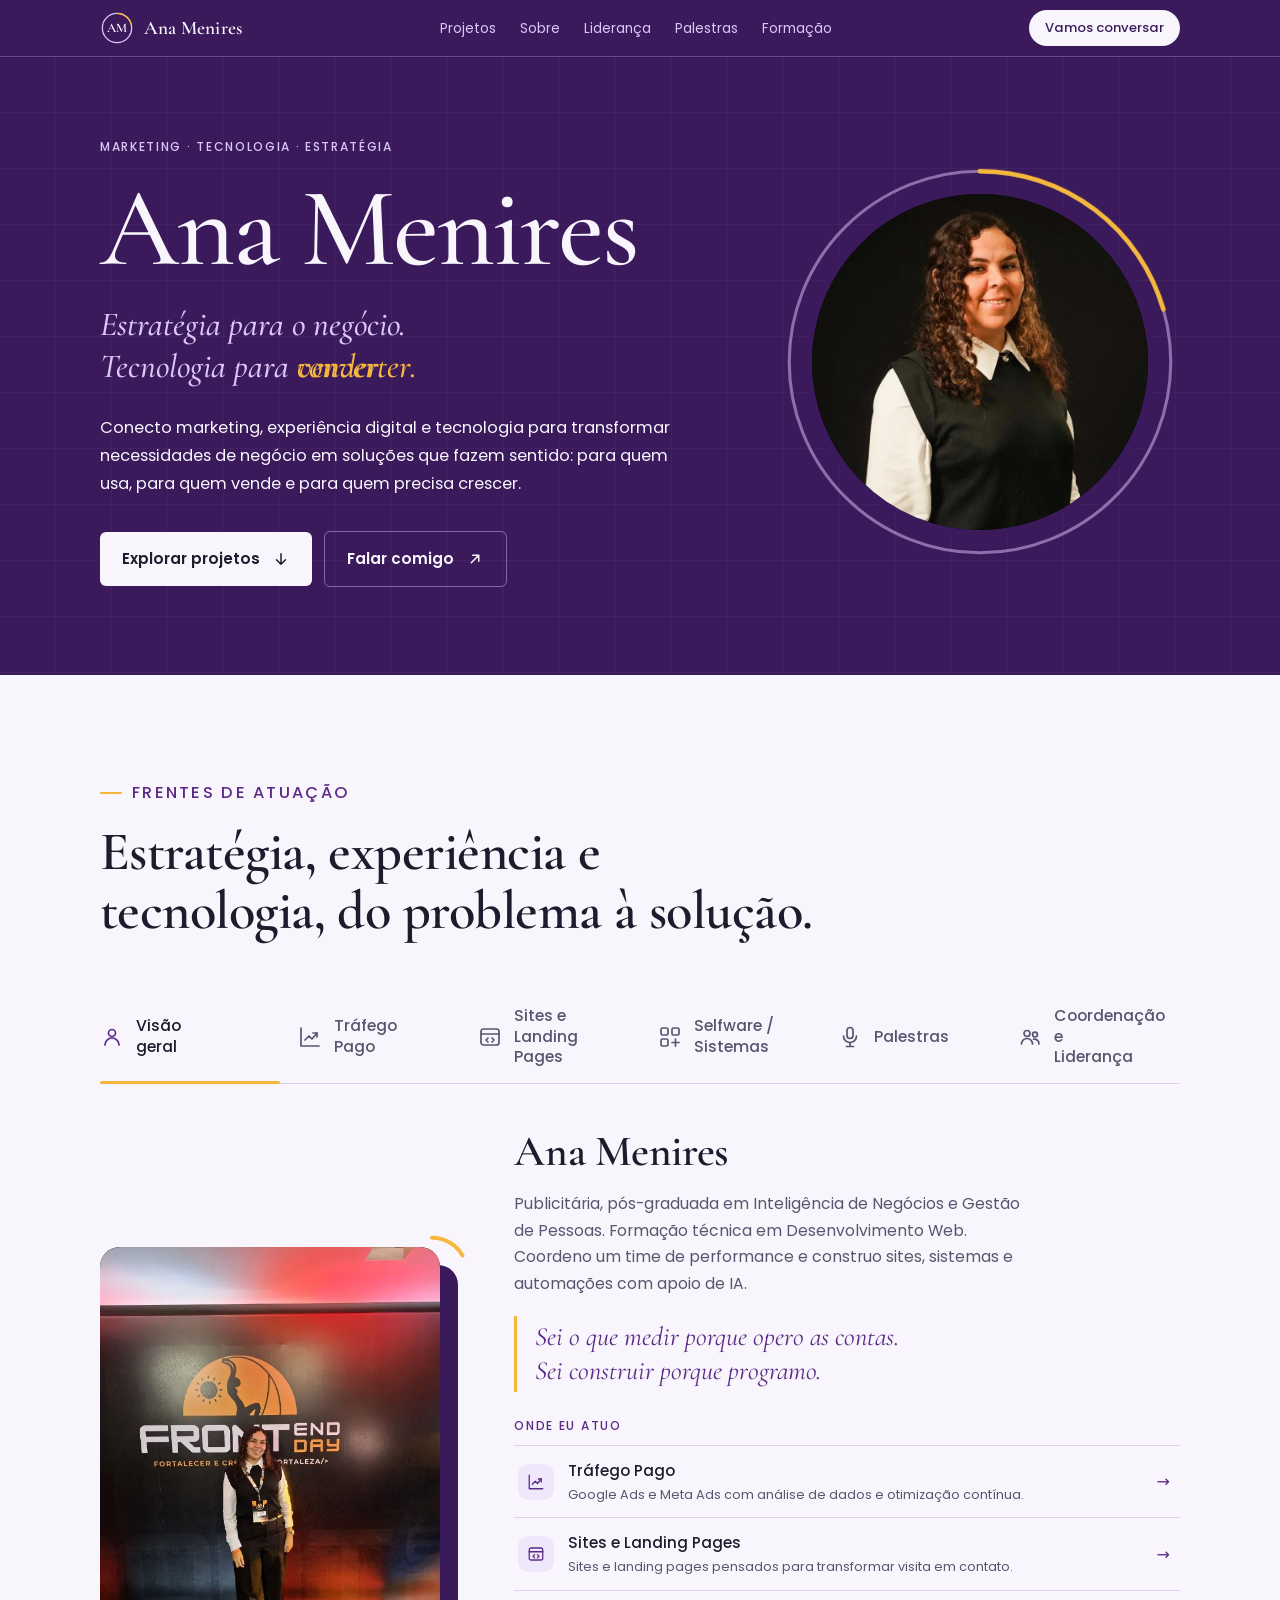
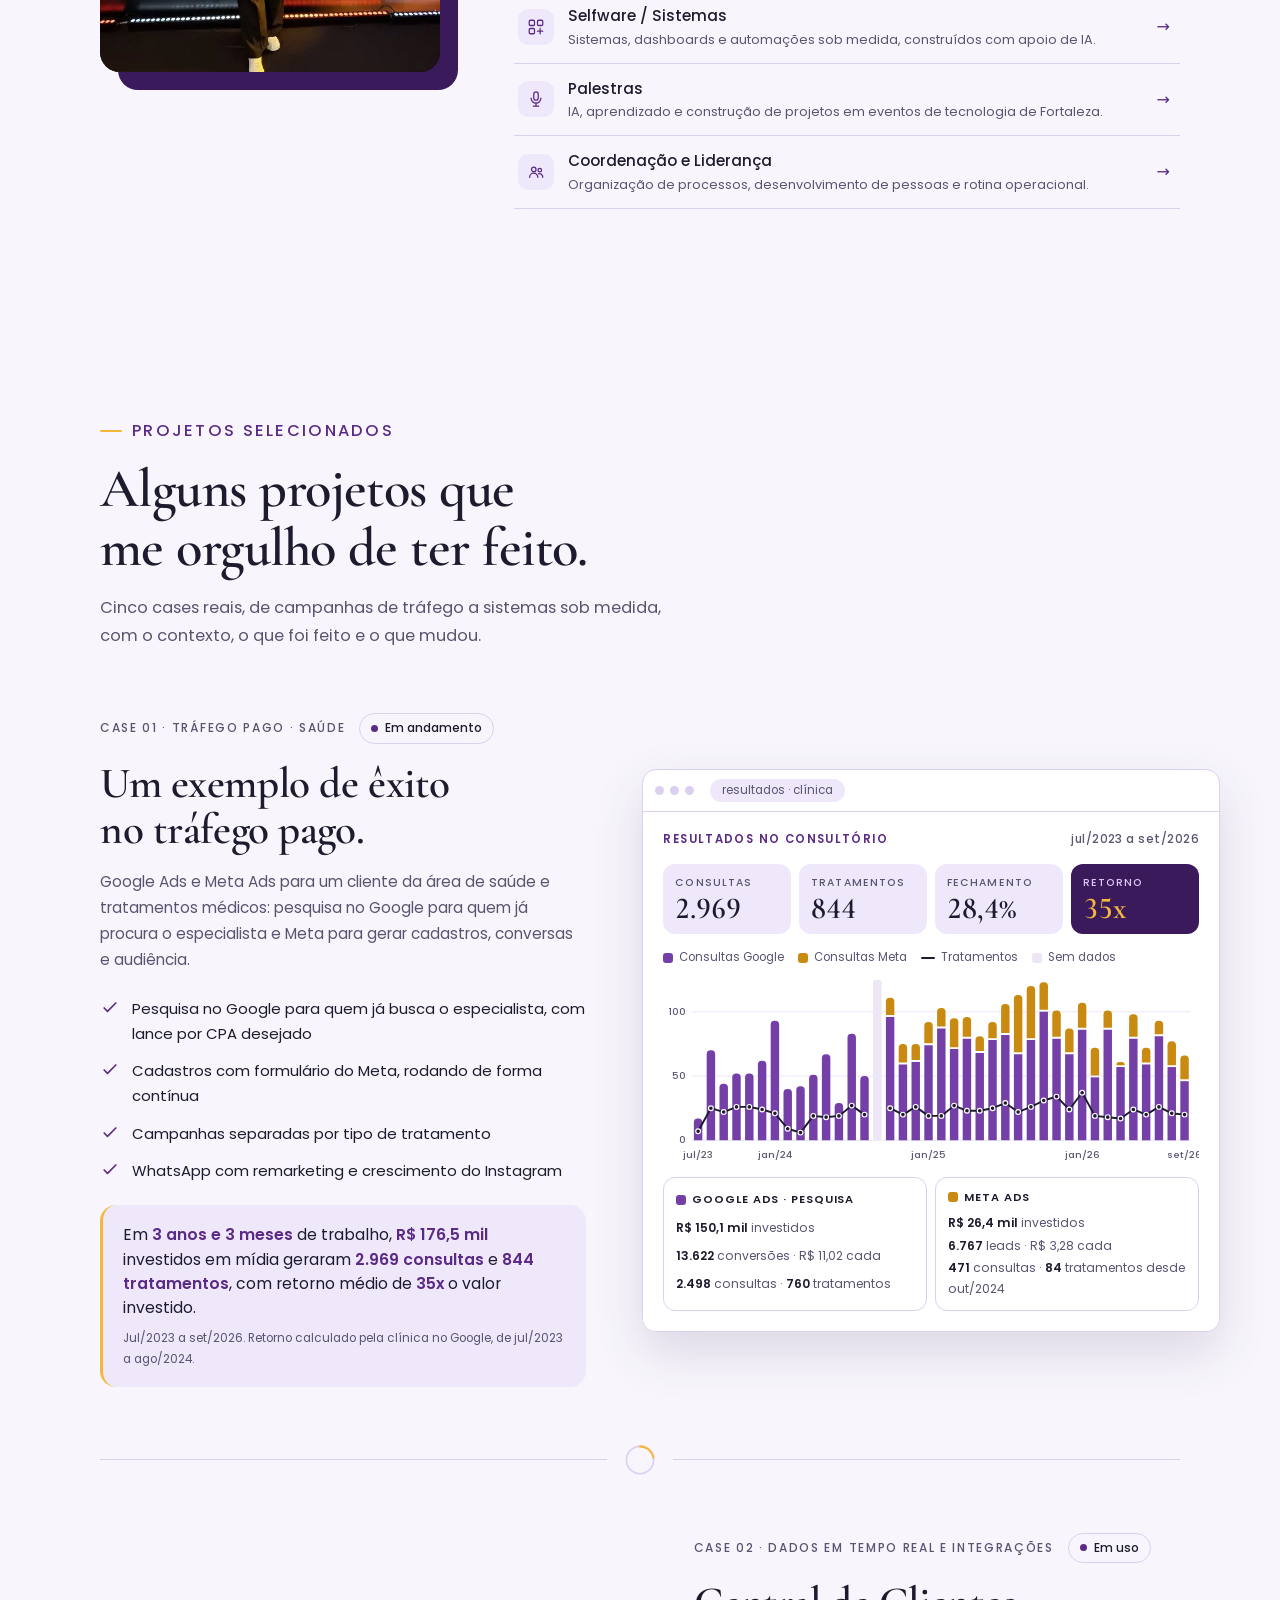
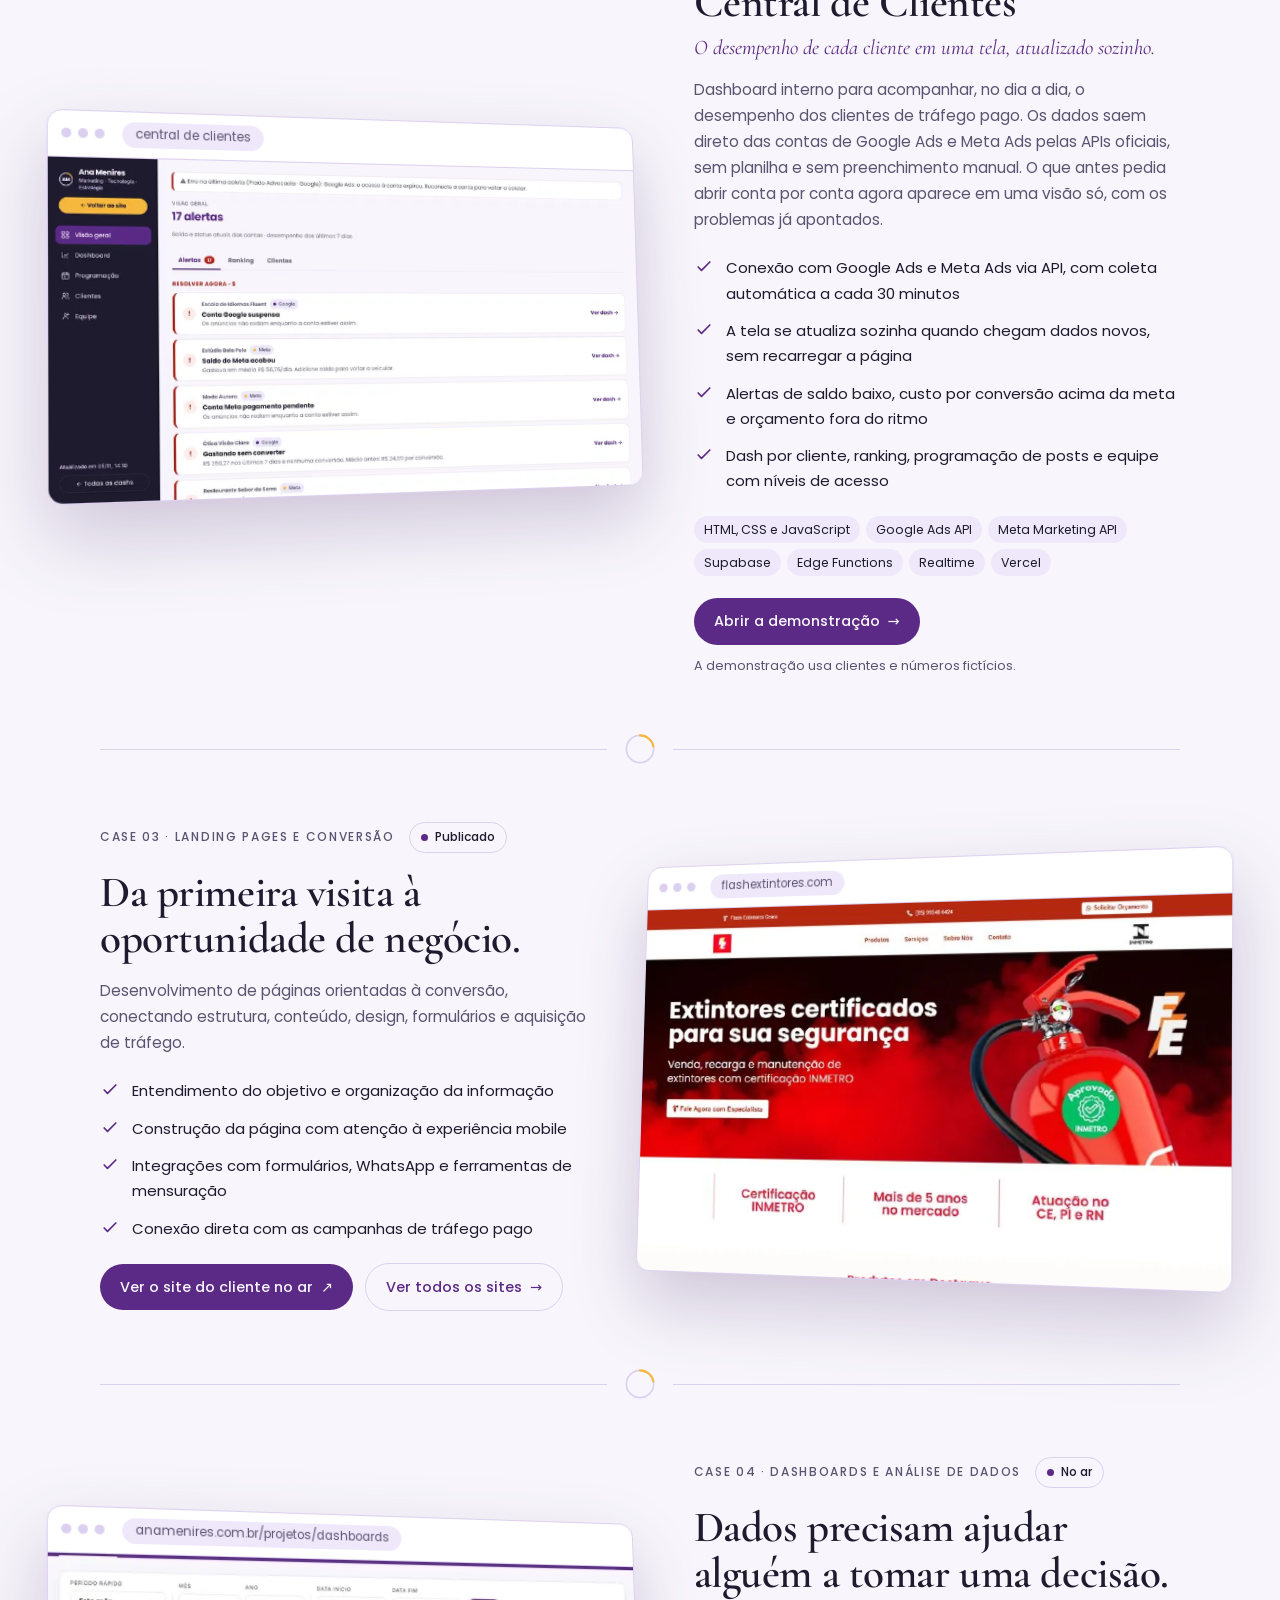
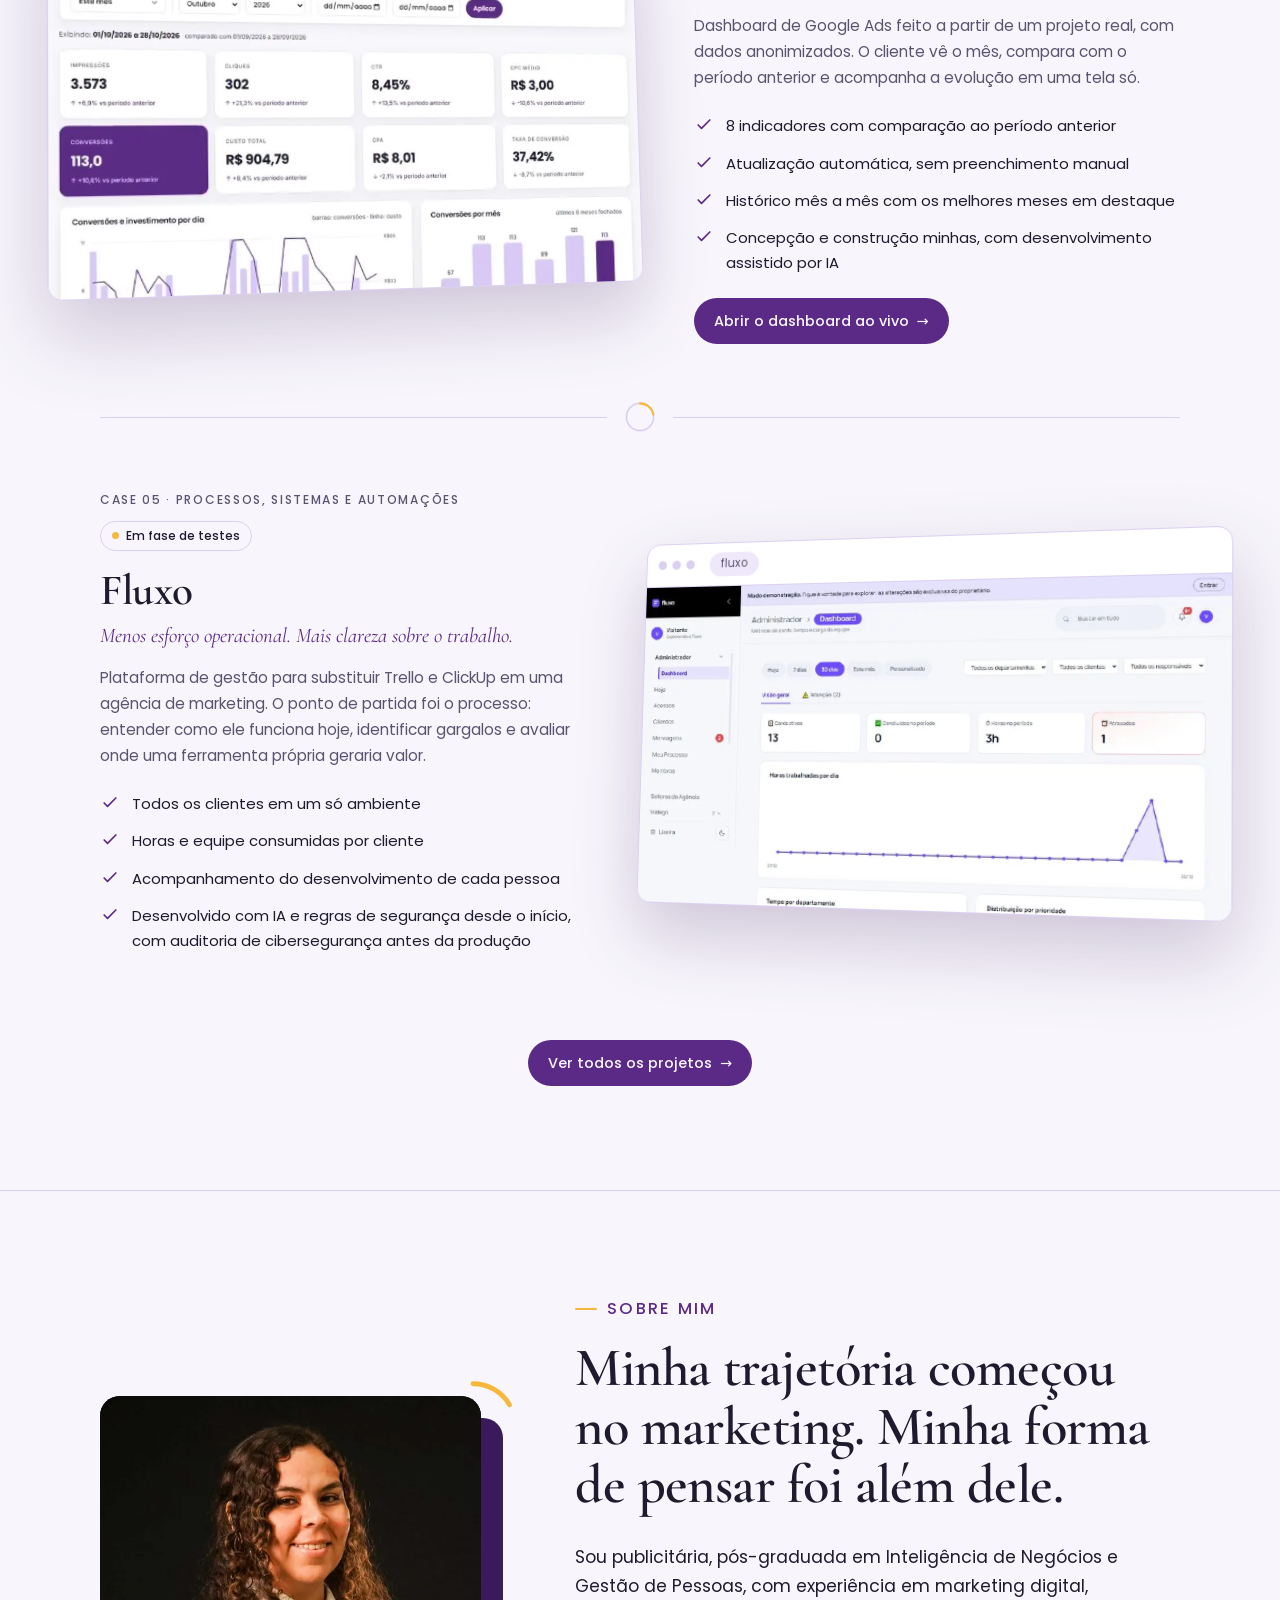
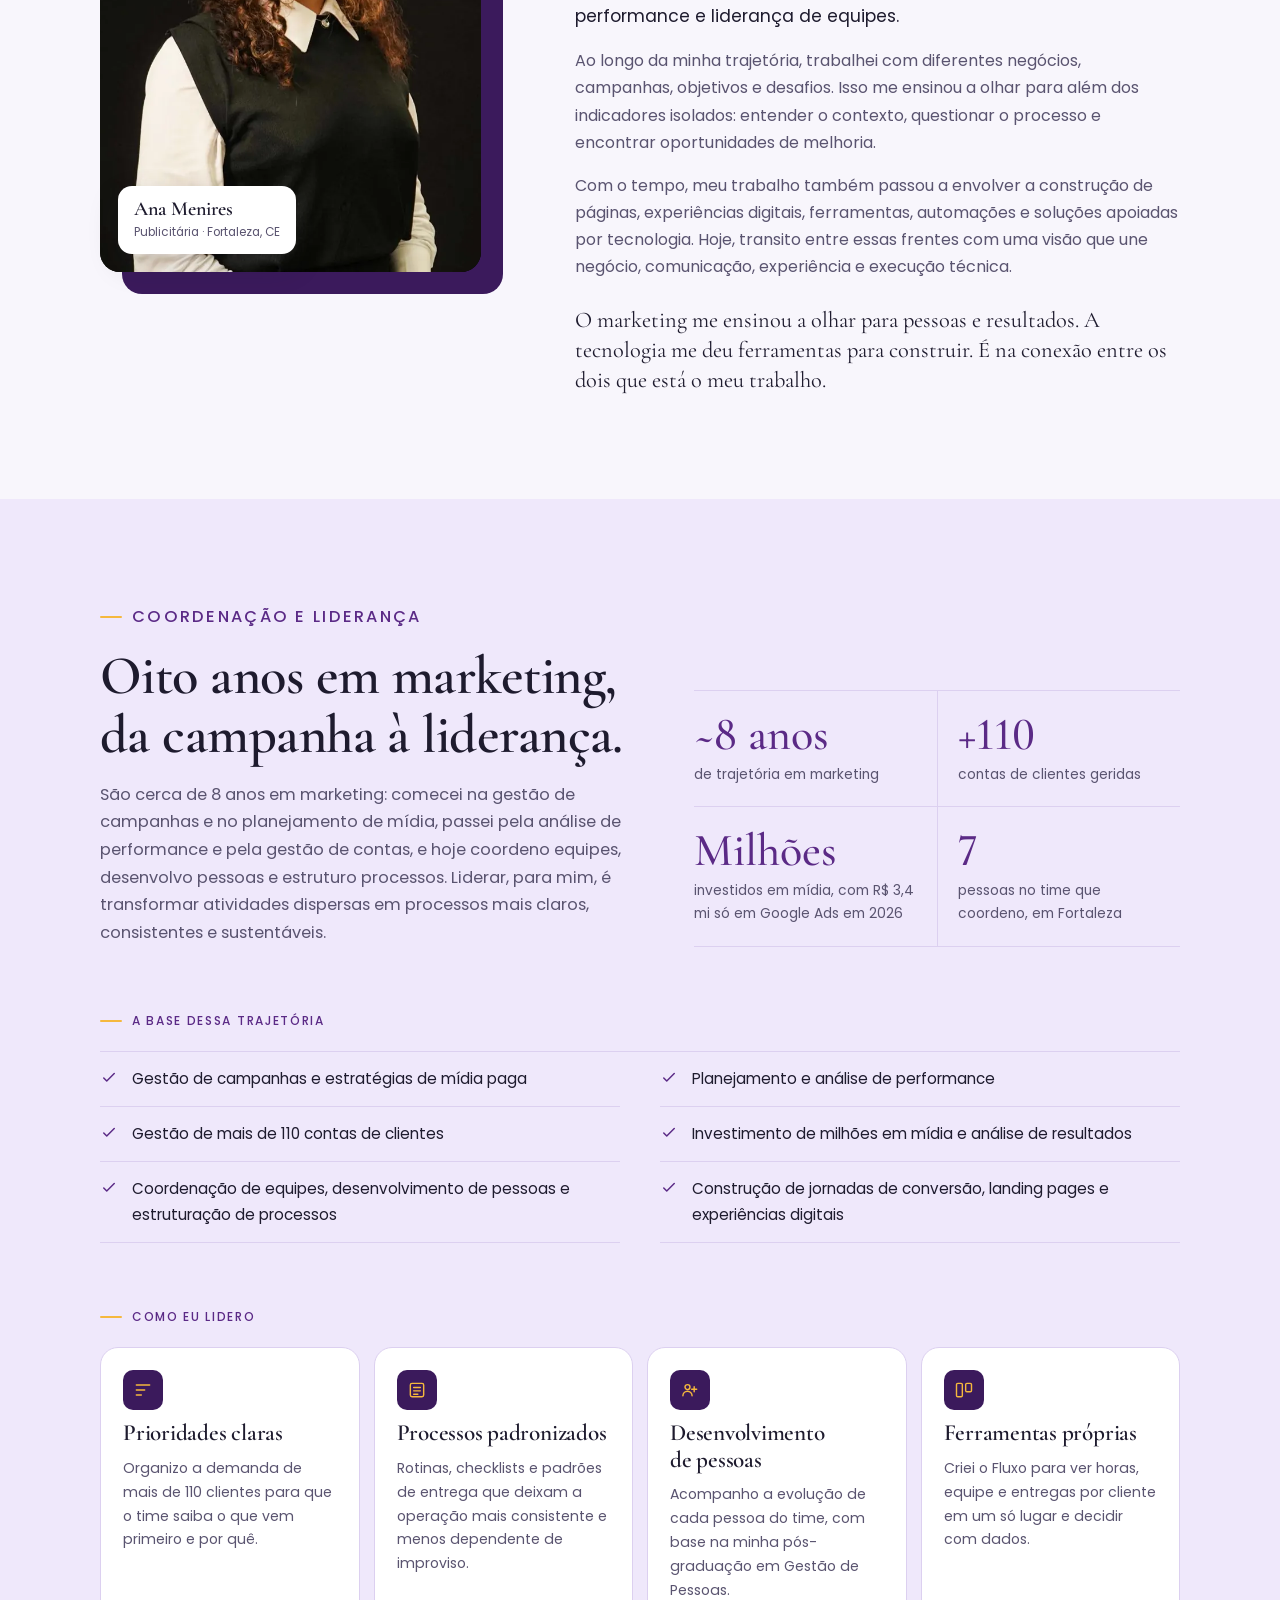
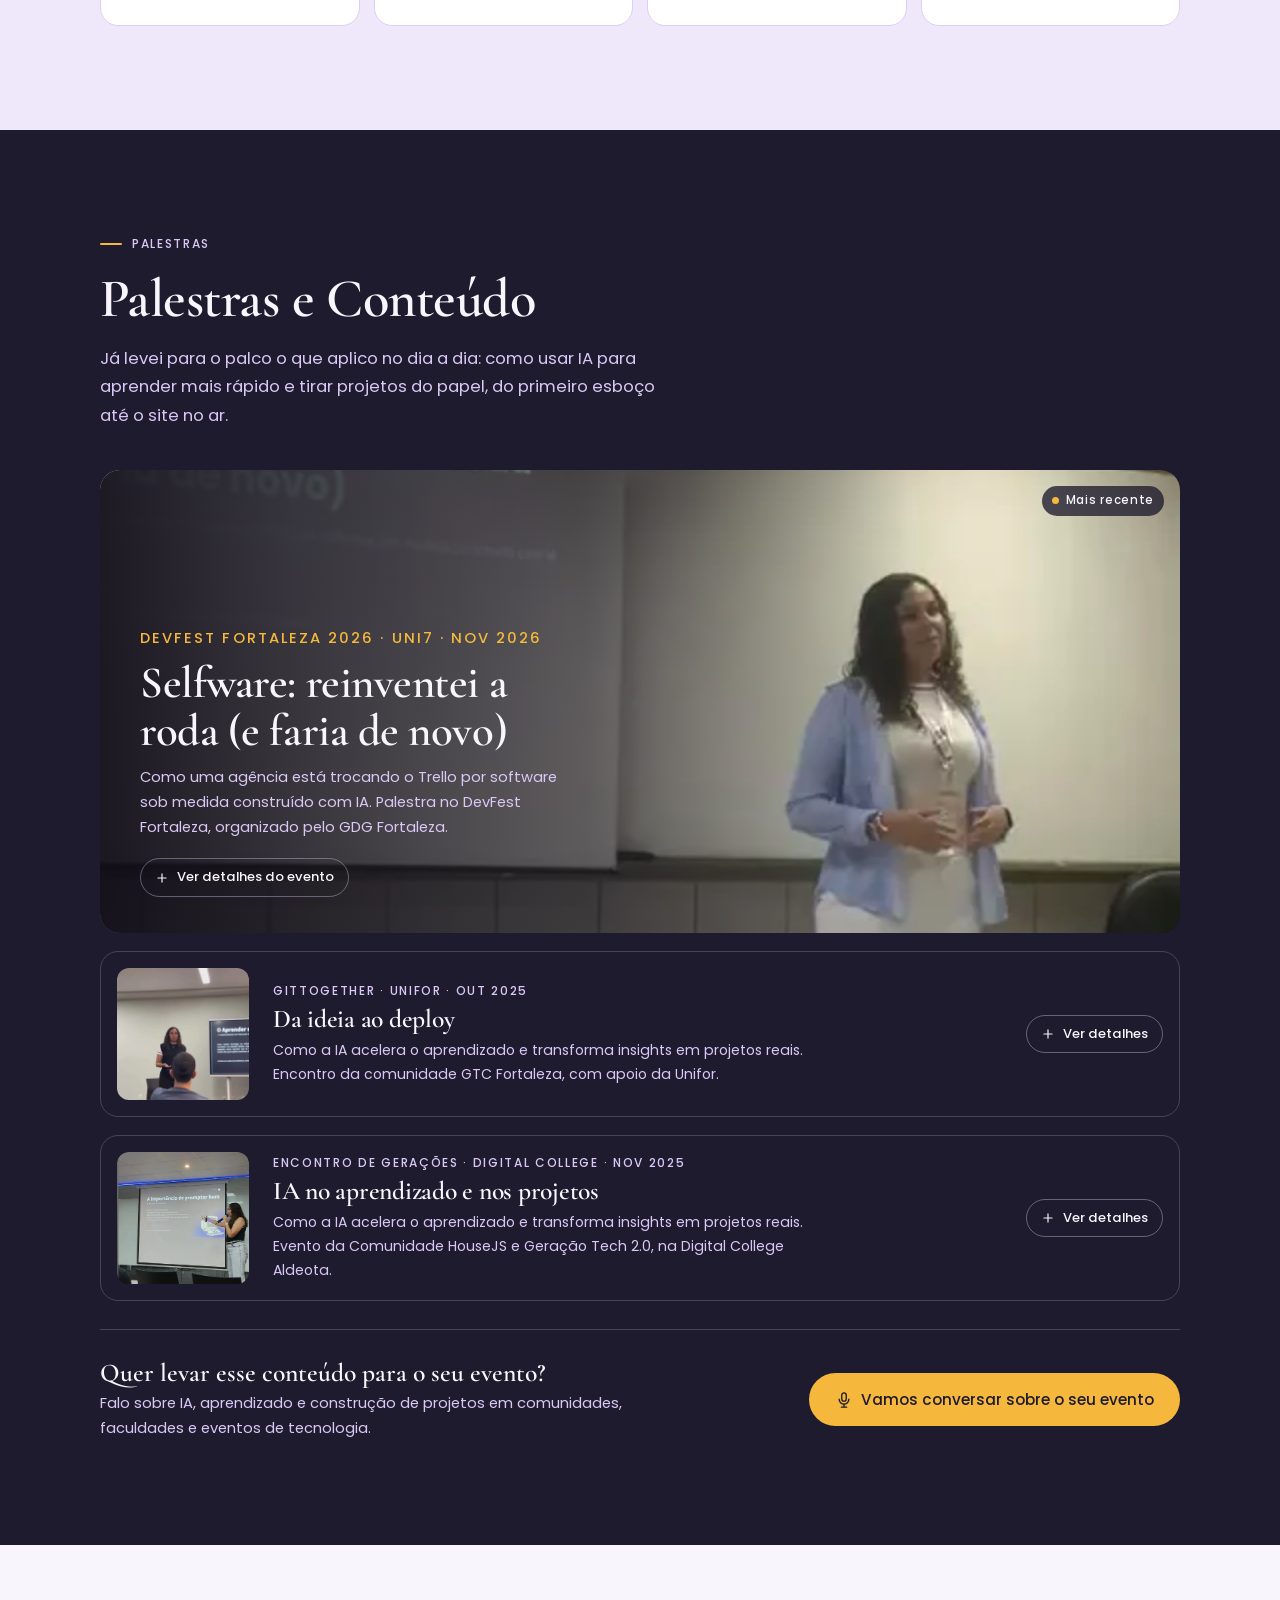
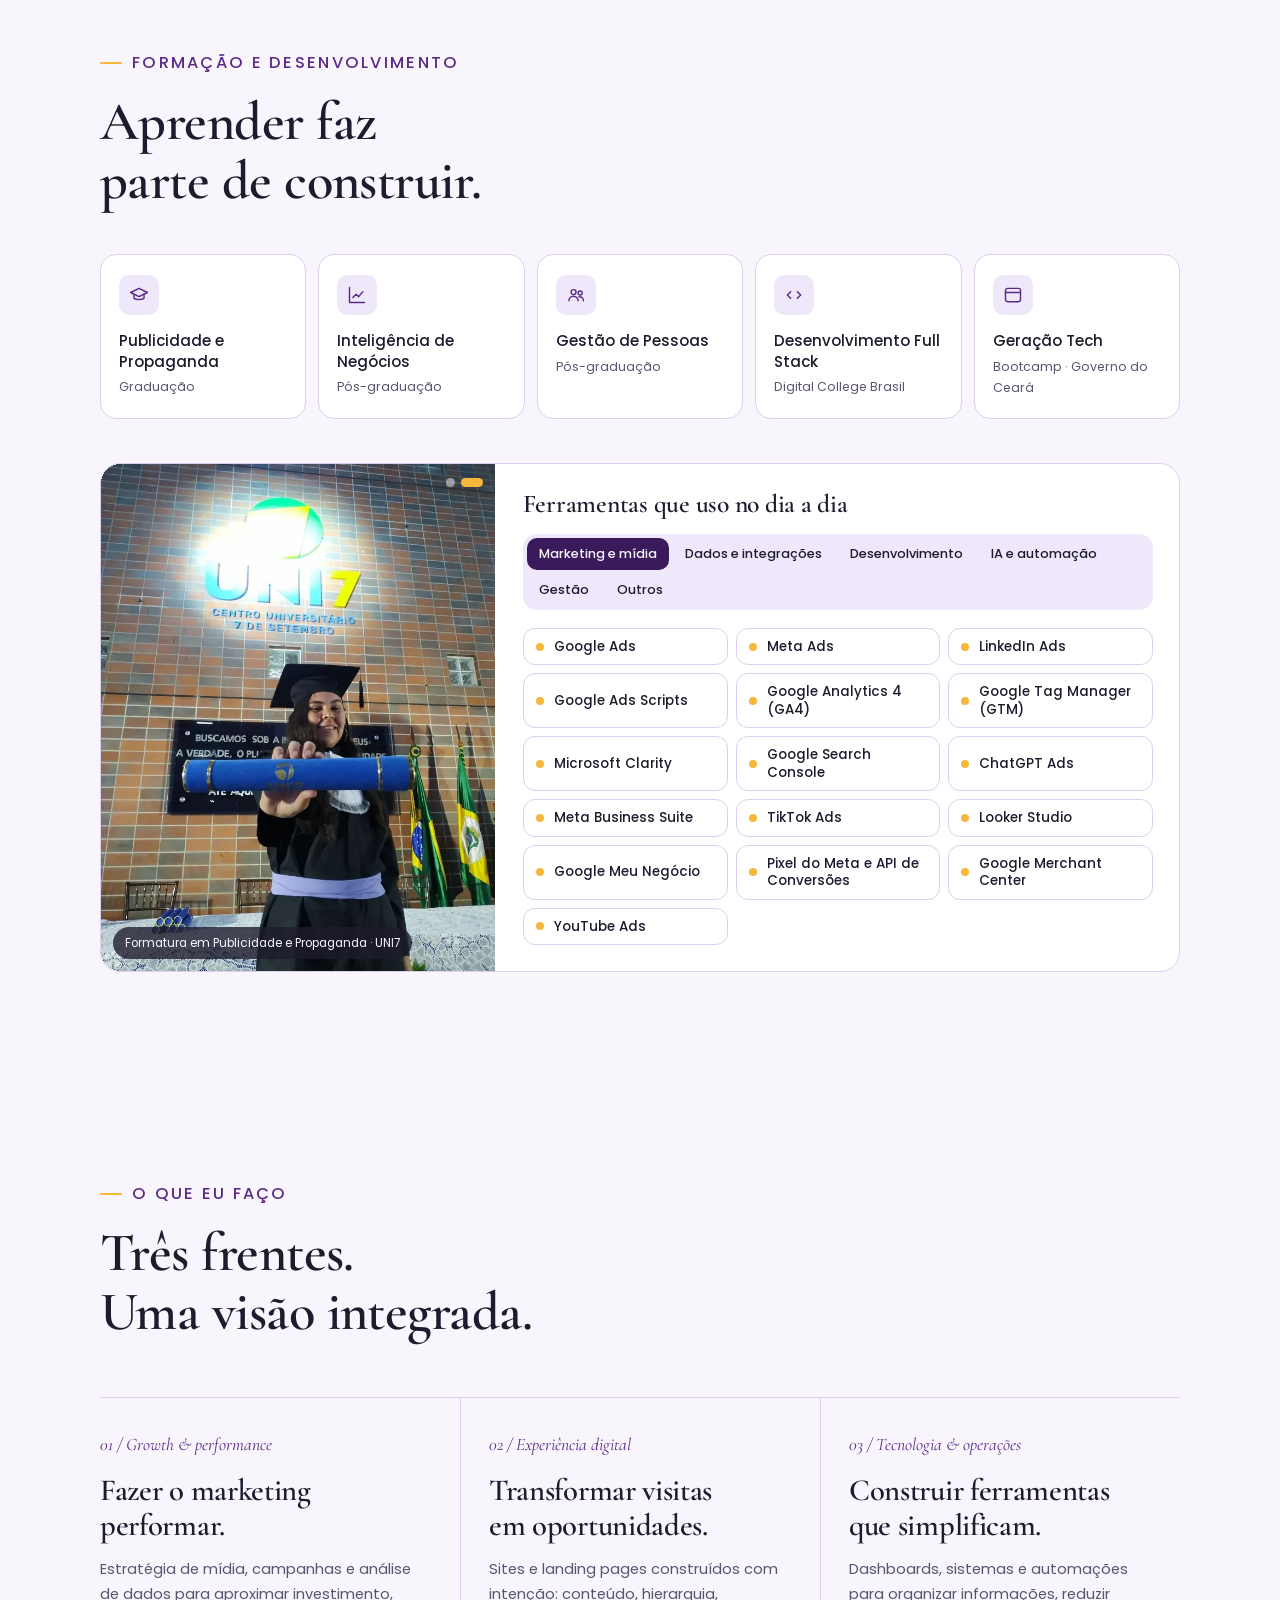
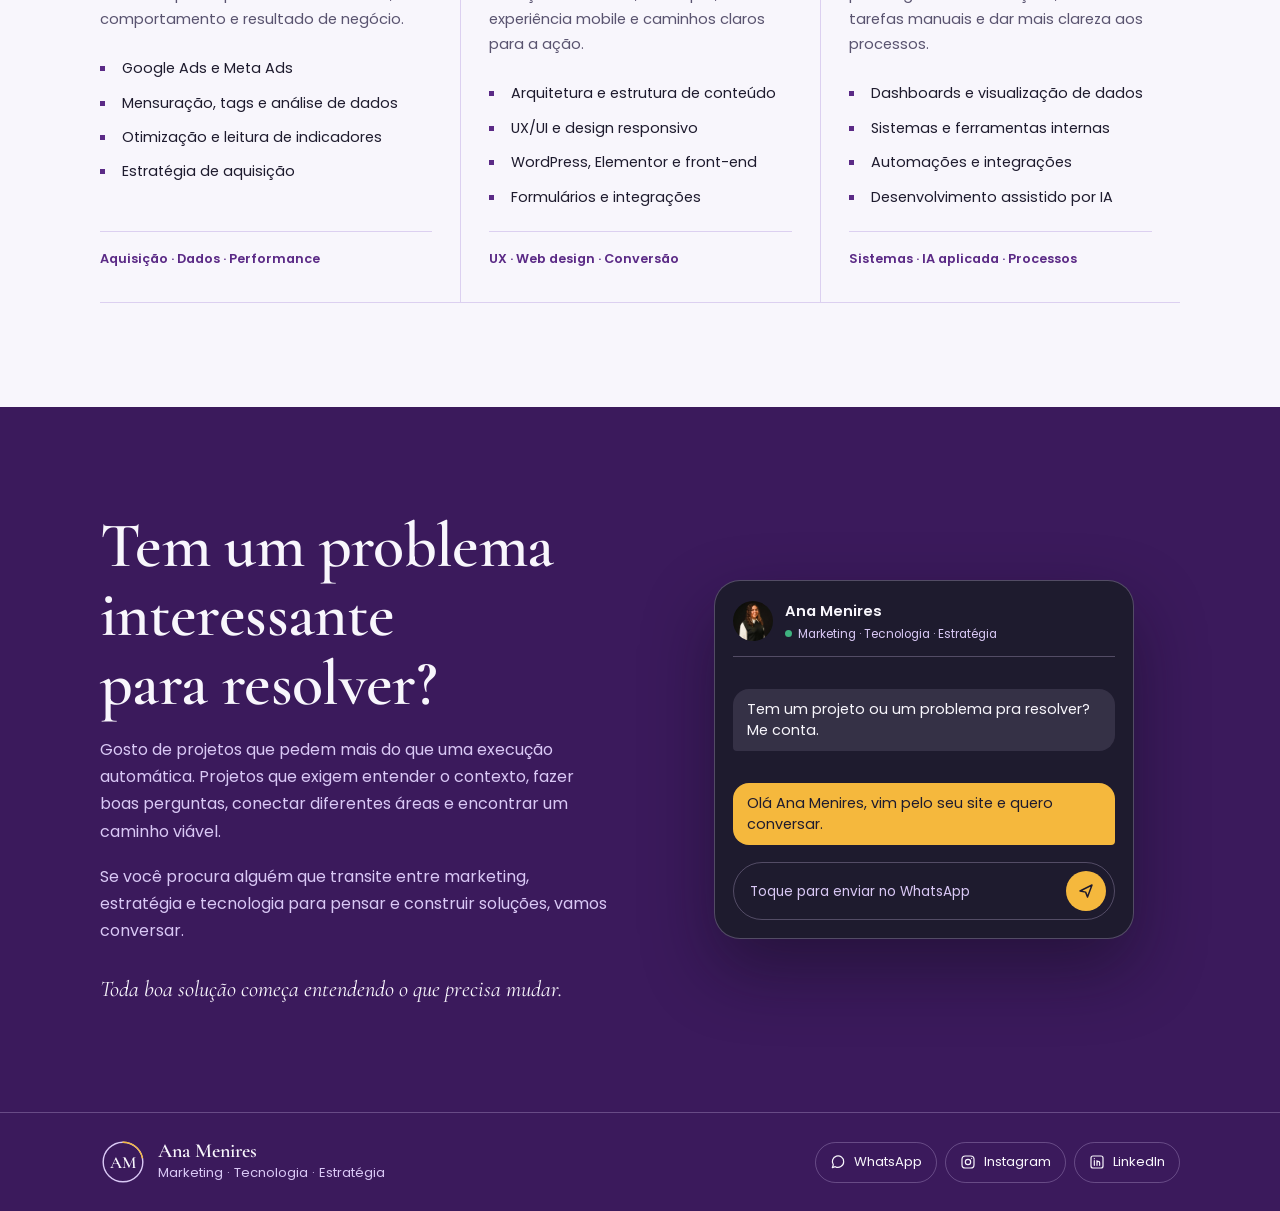
==== commit e4a721a0: "Inclui a palestra do DevFest na aba Palestras Co-Authored-By: Claude Opus 5.5 <noreply@anthropic.com" ====
--- a/index.html
+++ b/index.html
@@ -852,6 +852,8 @@
 .tm-link:hover{color:#F8F6FC}
 
 .stage-main video[src*="devfest"]{object-position:50% 36%}
+
+.fitem .status i{background:var(--amber)}
 </style>
 </head>
 <body>
@@ -1044,6 +1046,10 @@
       <aside class="fside" aria-label="Palestras realizadas">
         <p class="label">No palco</p>
         <div class="fitems">
+          <a class="fitem" href="#conteudo">
+            <span class="th"><img decoding="async" src="assets/img/palestra-devfest-poster.webp" alt="" width="540" height="960" loading="lazy"></span>
+            <span><b>Selfware: reinventei a roda (e faria de novo)</b><small>DevFest Fortaleza · UNI7 · 14 nov 2026</small><span class="status"><i></i>Mais recente</span></span>
+          </a>
           <a class="fitem" href="#conteudo">
             <span class="th"><img decoding="async" src="assets/img/palestra-gittogether-poster.webp" alt="" loading="lazy"></span>
             <span><b>Da ideia ao deploy</b><small>GitTogether · Unifor · 18 out 2025</small></span>
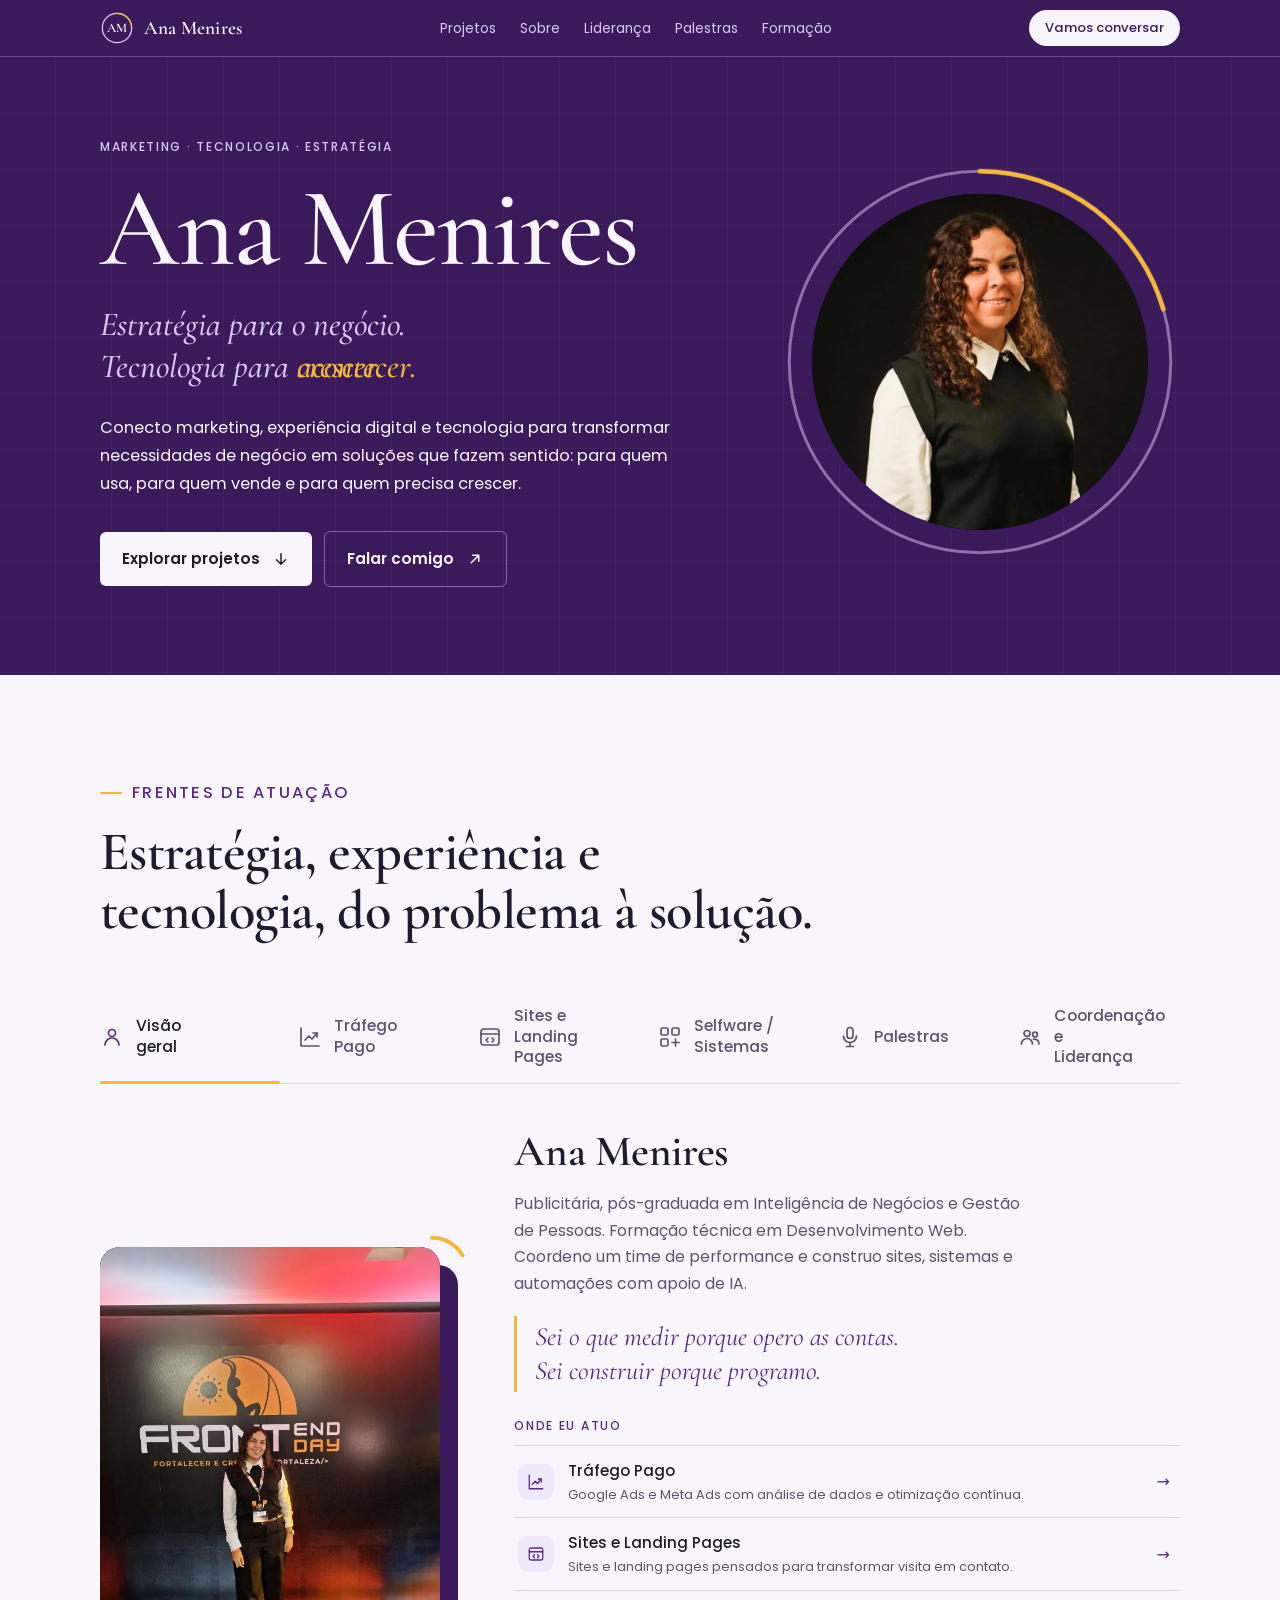
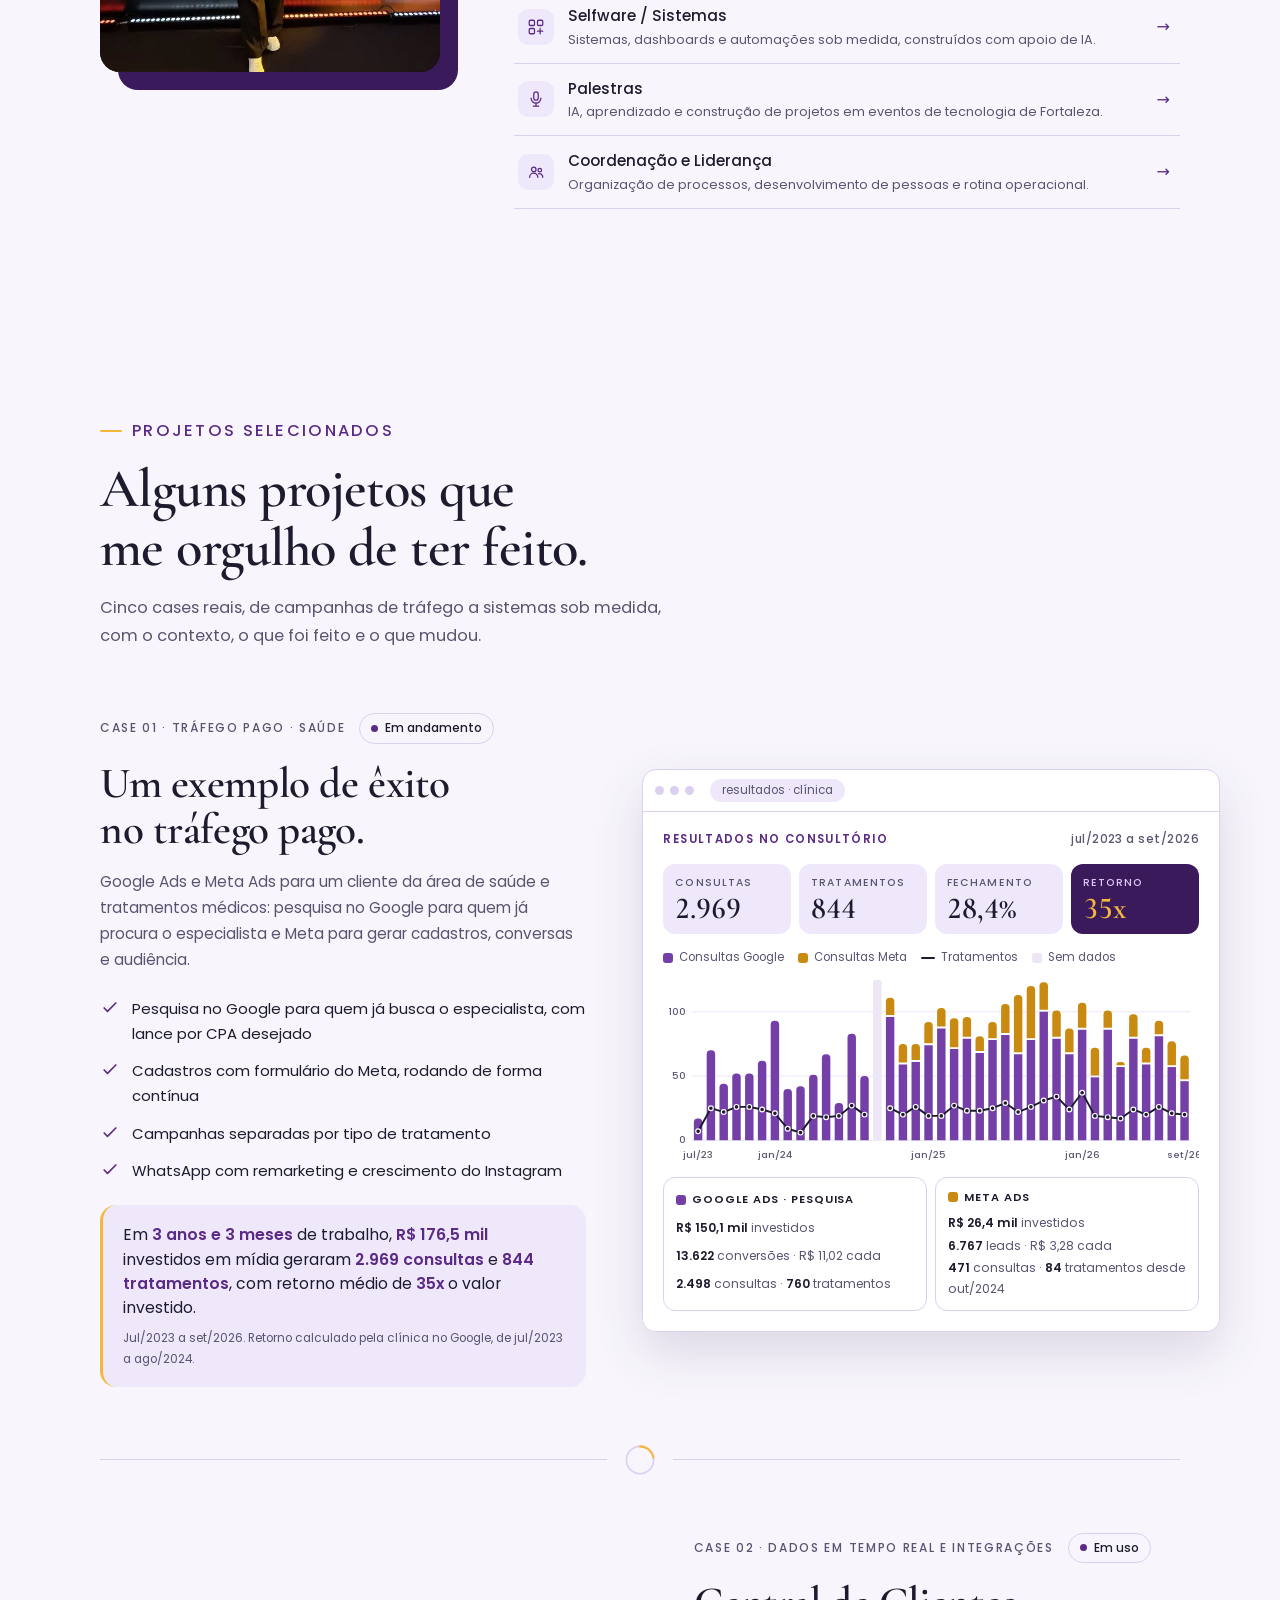
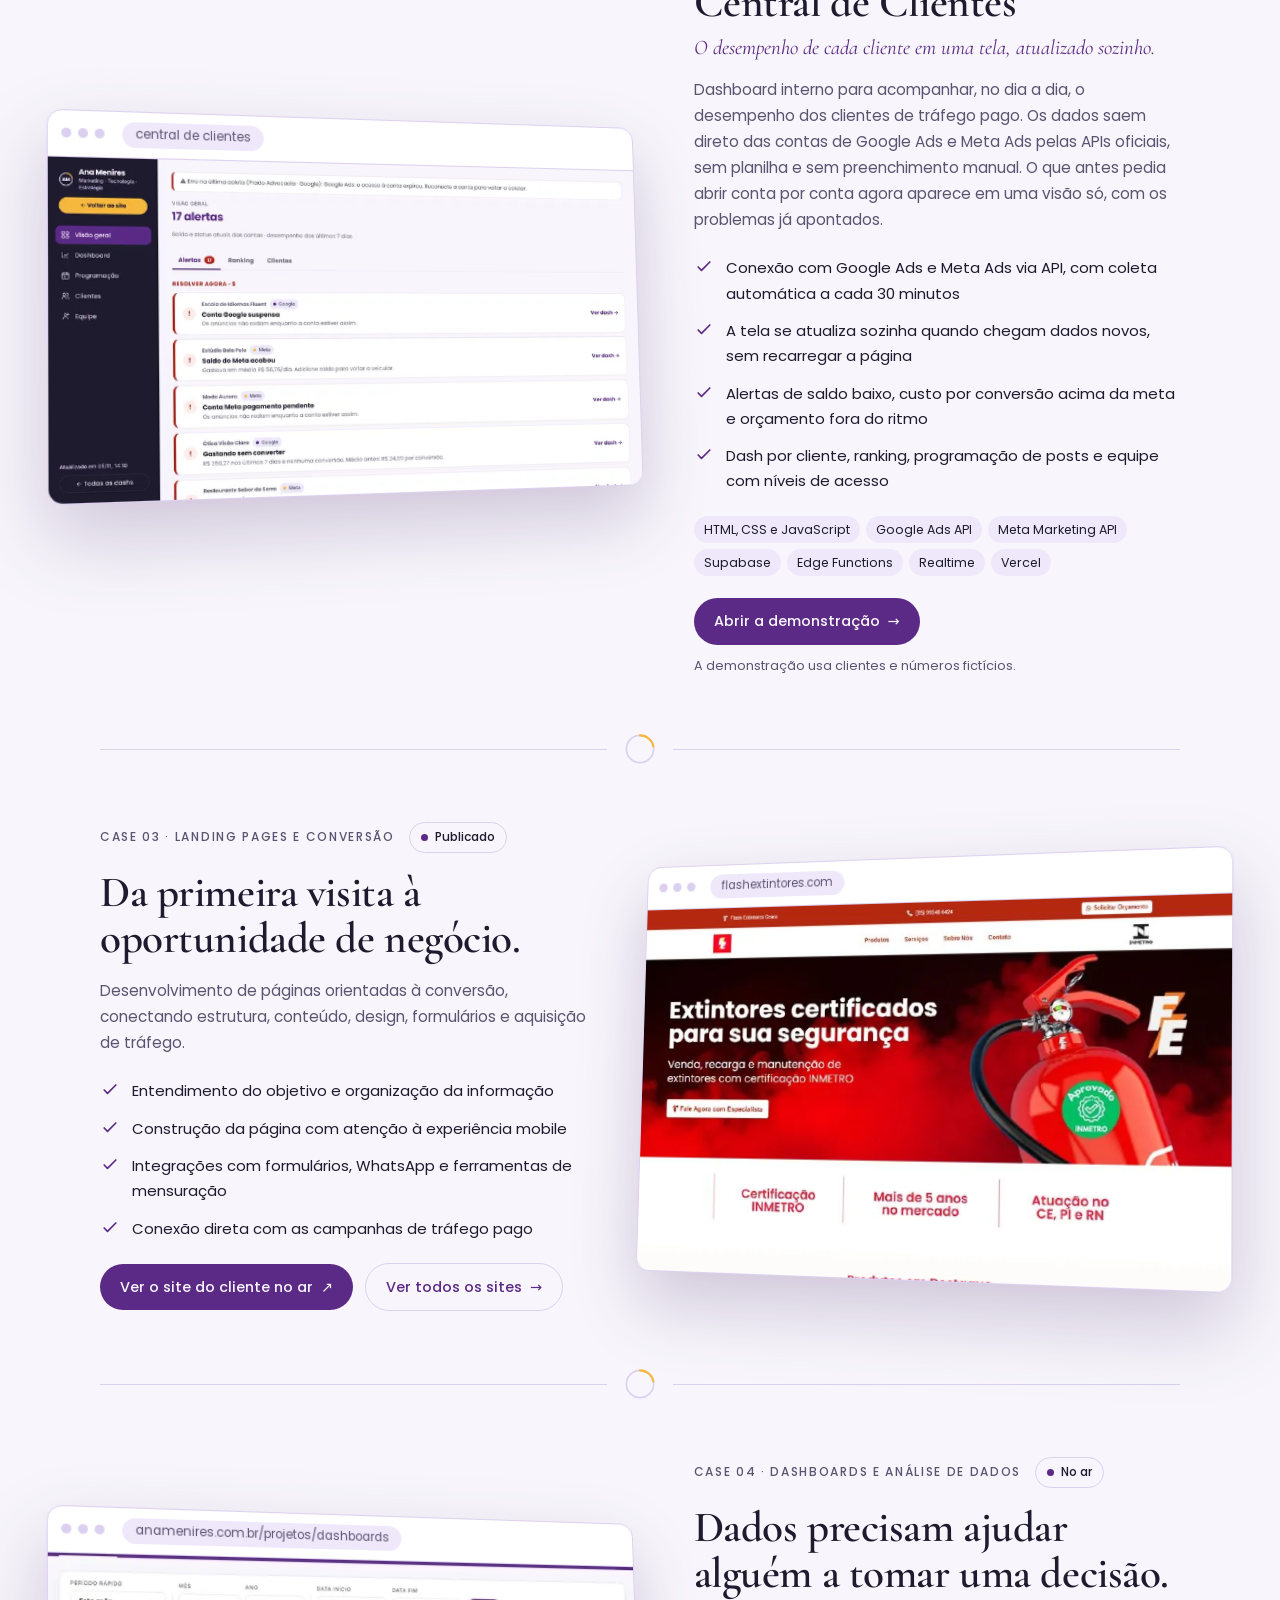
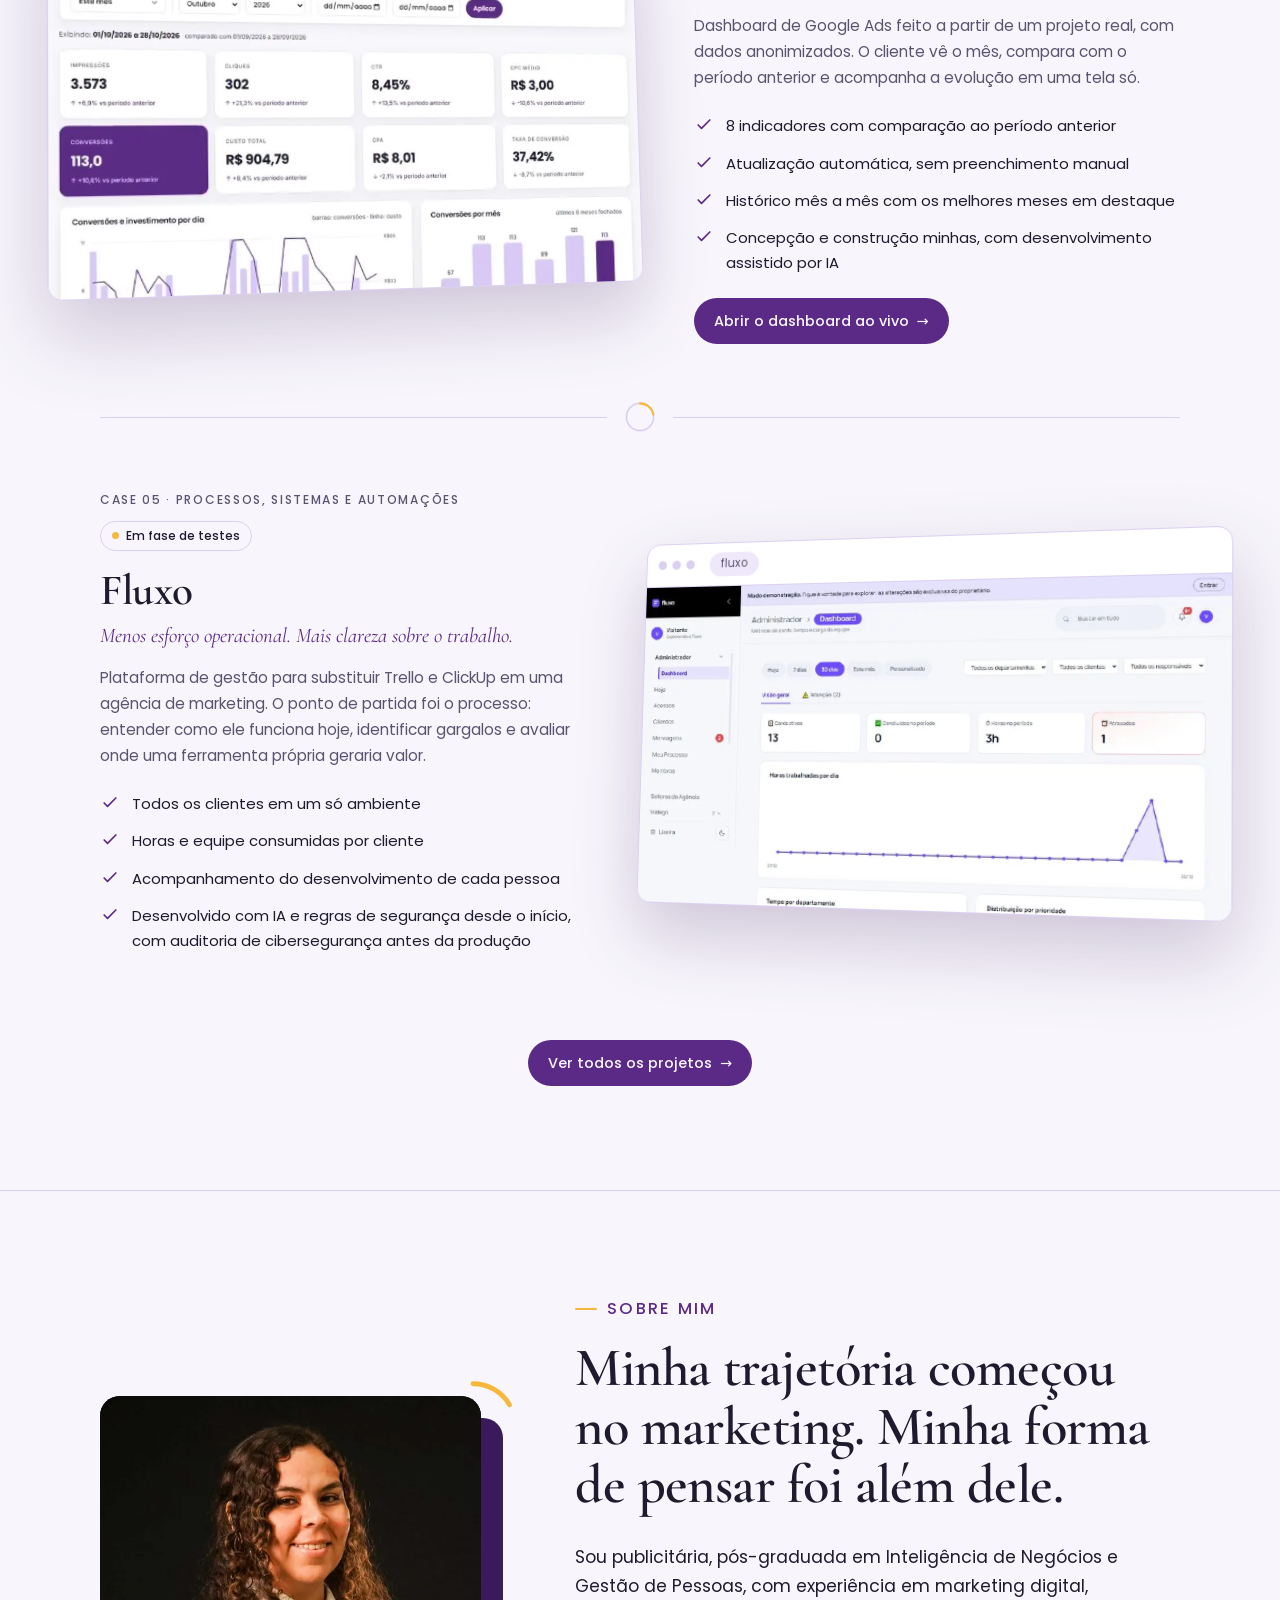
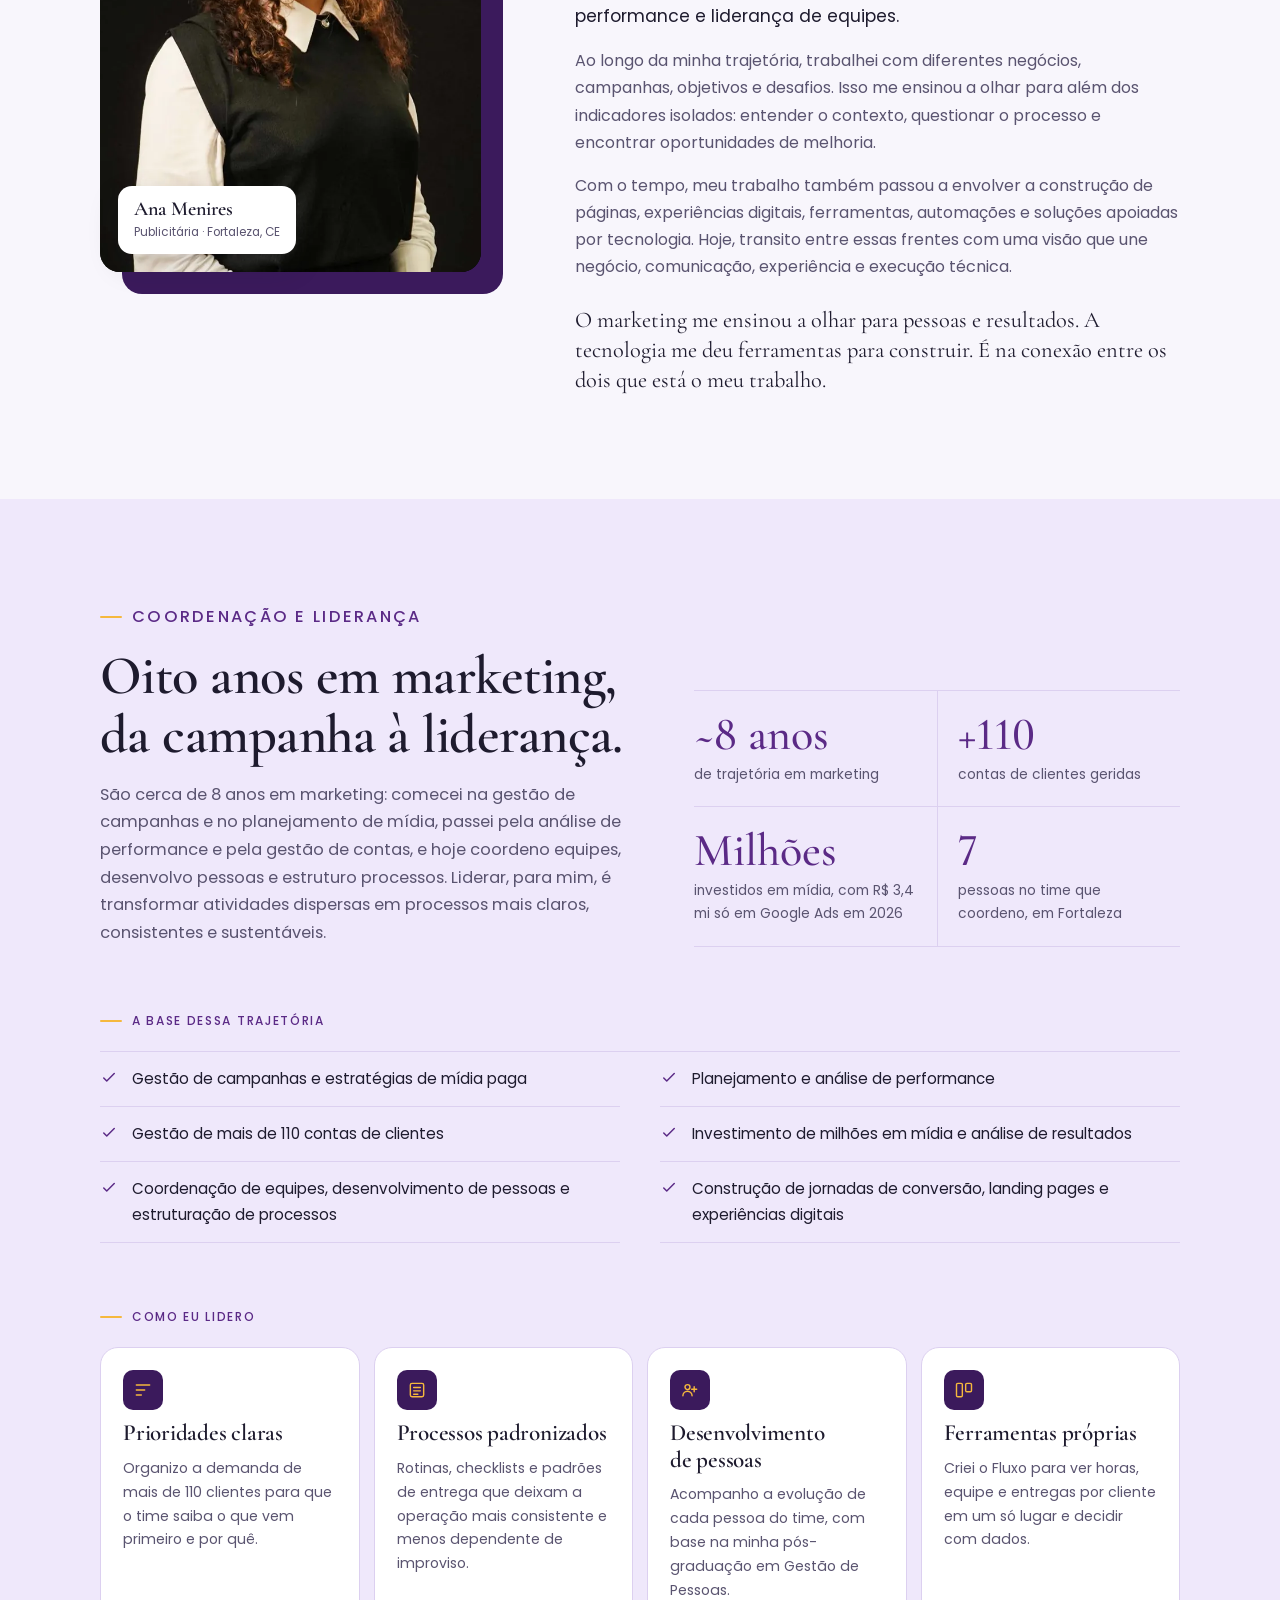
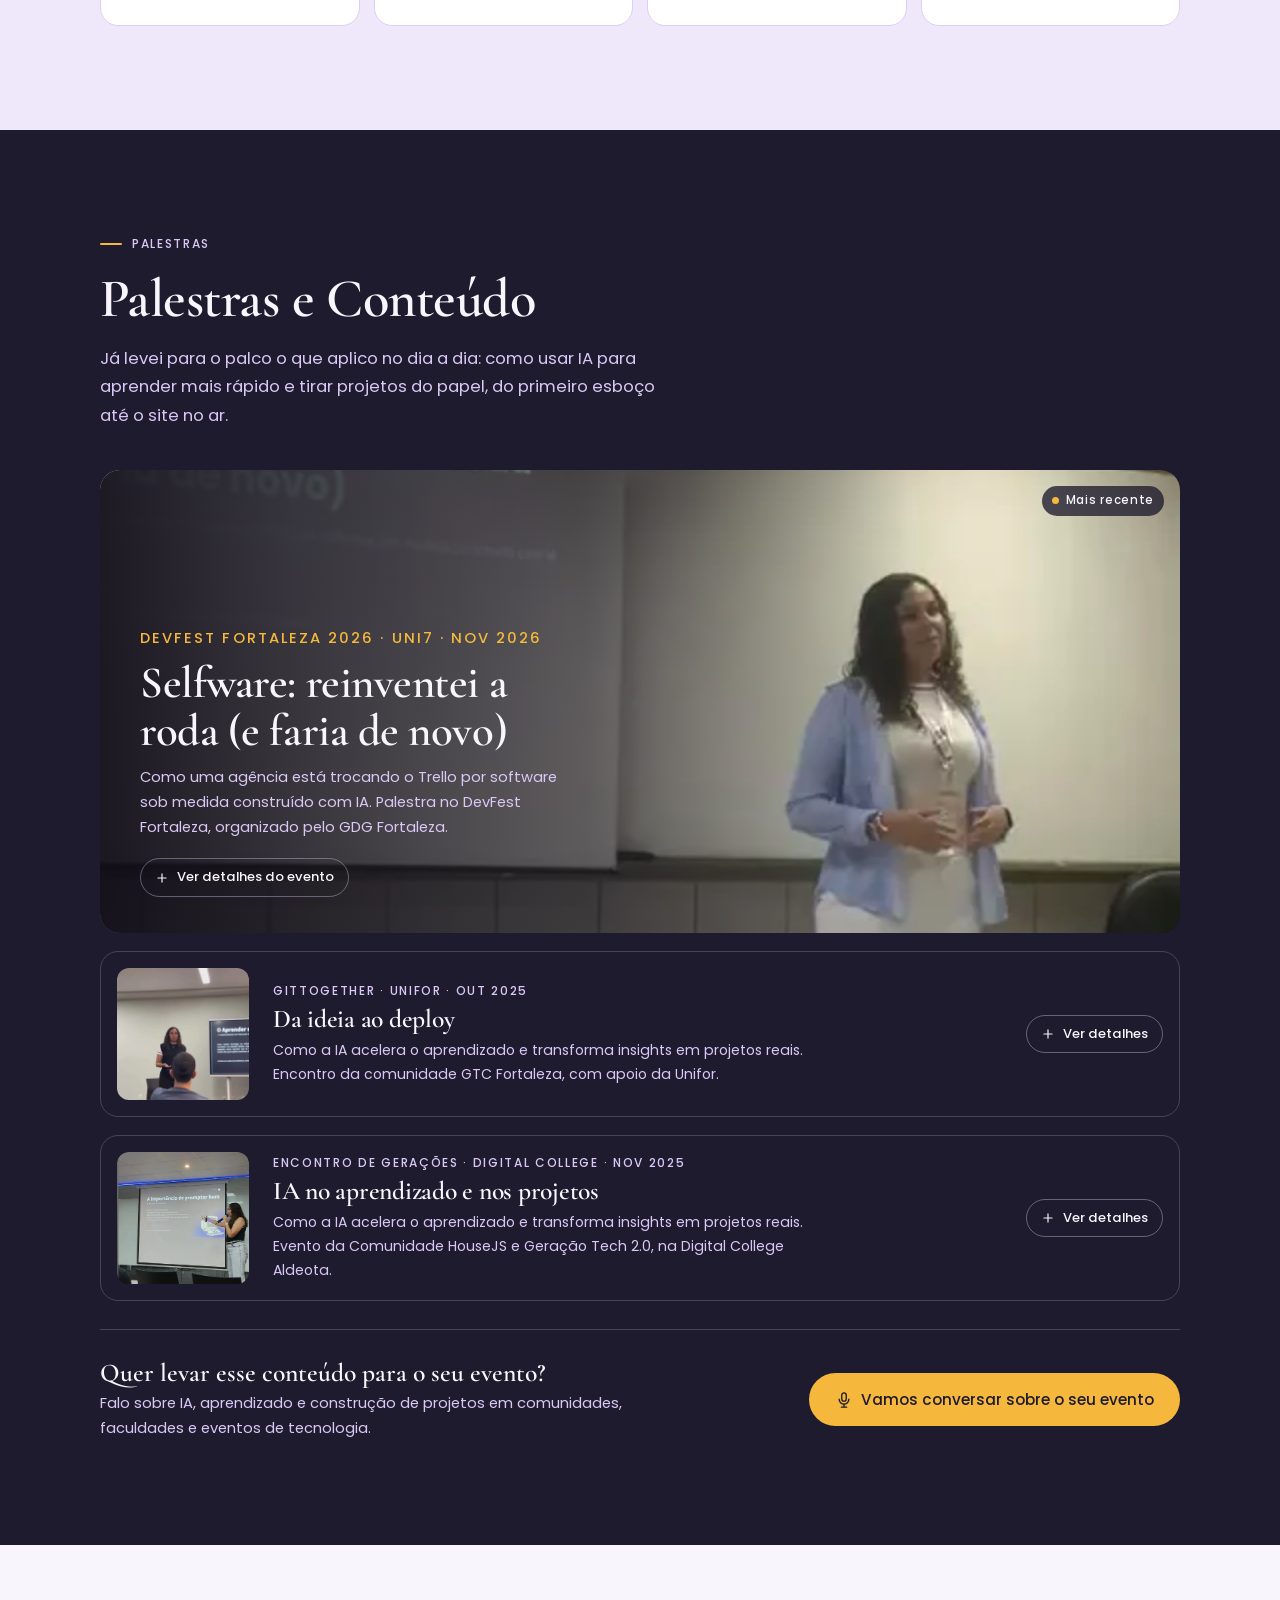
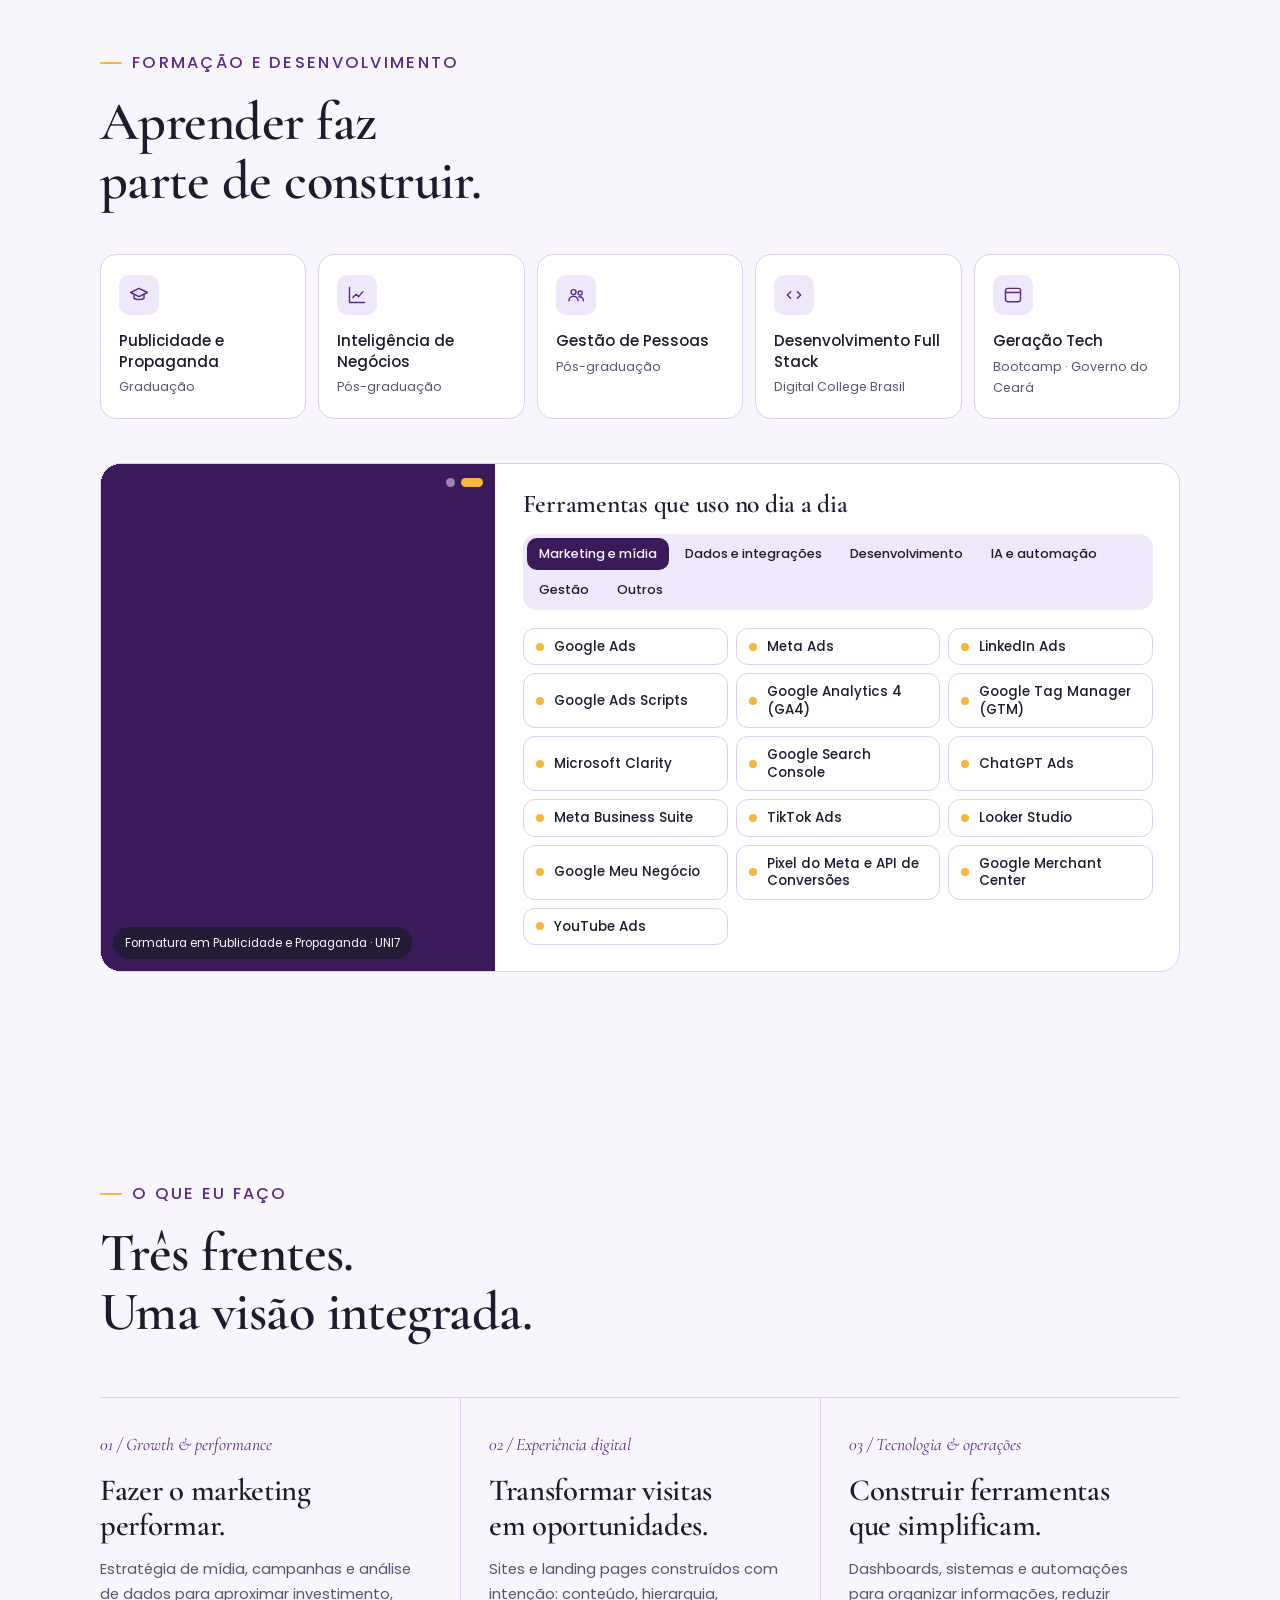
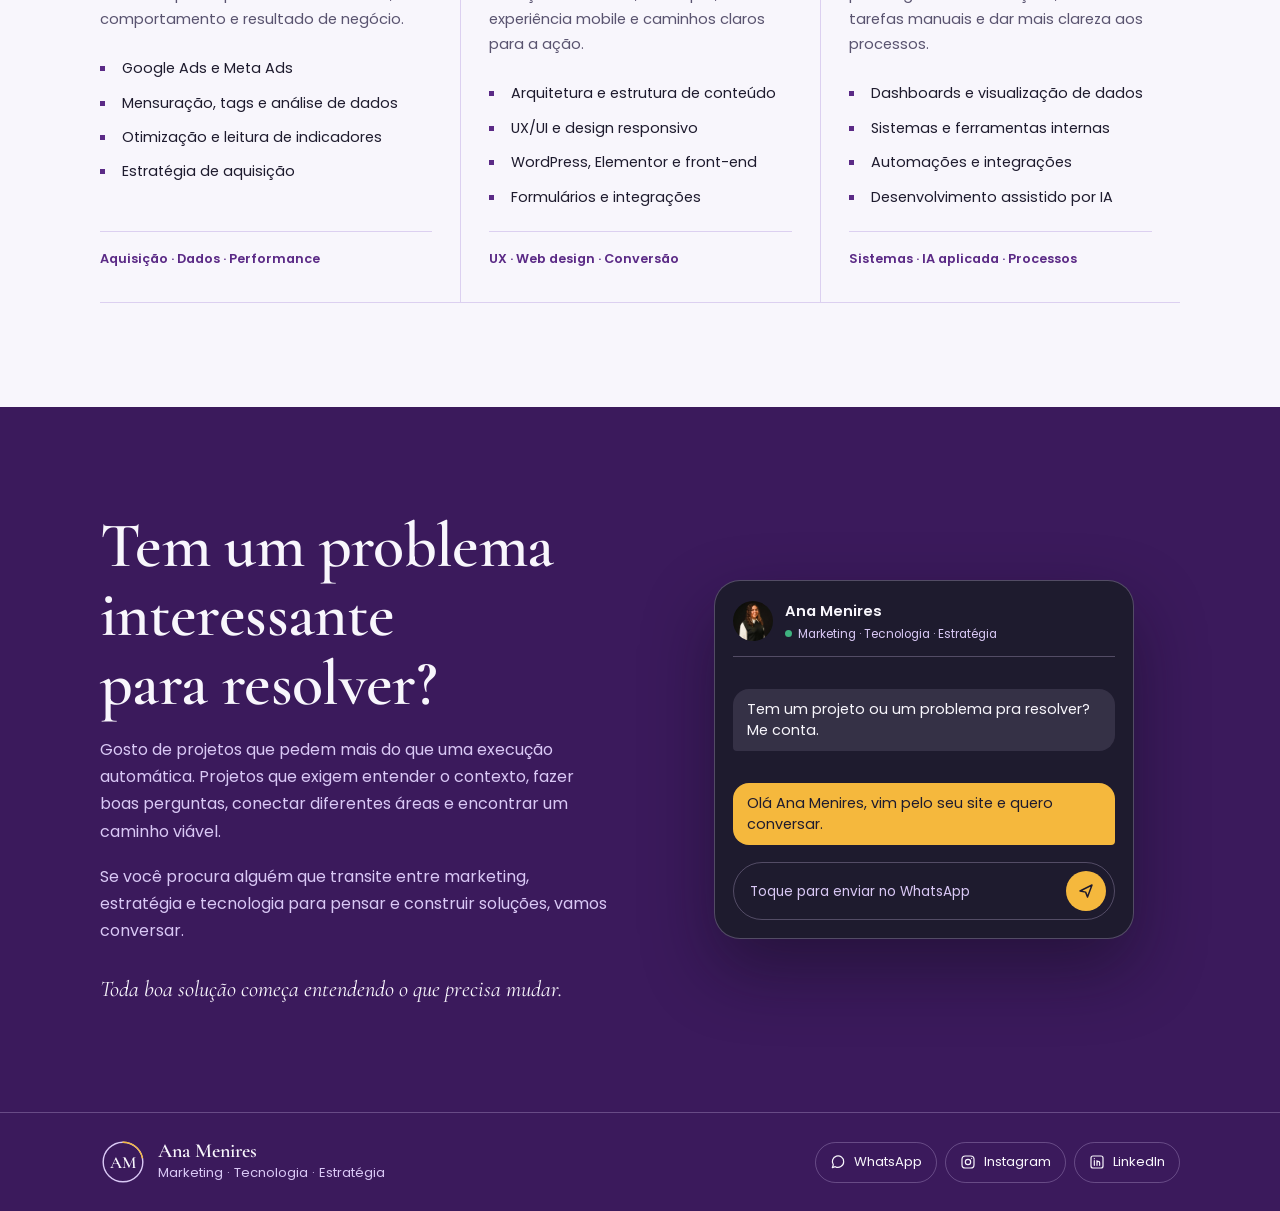
==== commit f32e73b8: "Deixa só a instituição no local das palestras Co-Authored-By: Claude Opus 5.5 <noreply@anthropic.com" ====
--- a/index.html
+++ b/index.html
@@ -1467,12 +1467,12 @@
     {event:"DevFest Fortaleza 2026 · GDG Fortaleza", title:"Selfware: reinventei a roda (e faria de novo)",
      desc:"Como uma agência está trocando o Trello por software sob medida construído com IA.",
      media:{type:"video", src:"assets/video/palestra-devfest.mp4", poster:"assets/img/palestra-devfest-poster.webp", pos:"50% 32%"},
-     facts:[["Data","14 de novembro de 2026"],["Horário","14h30 às 15h20"],["Local","UNI7, Mini Auditório 1 · Fortaleza"],["Realização","GDG Fortaleza (Google Developer Groups)"]],
+     facts:[["Data","14 de novembro de 2026"],["Horário","14h30 às 15h20"],["Local","UNI7 · Fortaleza"],["Realização","GDG Fortaleza (Google Developer Groups)"]],
      link:{href:"/evento-gdg", text:"Ver o kit da palestra e os slides"}},
     {event:"GitTogether · Edição Outubro 2025", title:"Da ideia ao deploy: como a IA acelera o aprendizado e transforma insights em projetos reais",
      desc:"Encontro da comunidade GTC Fortaleza, com palestras e networking para quem gosta de aprender e trocar ideias sobre tecnologia.",
      media:{type:"video", src:"assets/video/palestra-gittogether.mp4", poster:"assets/img/palestra-gittogether-poster.webp", pos:"50% 40%"},
-     facts:[["Data","18 de outubro de 2025"],["Horário","9h às 12h"],["Local","Unifor, bloco M · Fortaleza"],["Realização","GTC Fortaleza, com apoio da Unifor"]]},
+     facts:[["Data","18 de outubro de 2025"],["Horário","9h às 12h"],["Local","Unifor · Fortaleza"],["Realização","GTC Fortaleza, com apoio da Unifor"]]},
     {event:"Encontro de Gerações · Geração Tech 2.0", title:"Como a IA acelera o aprendizado e transforma insights em projetos reais",
      desc:"Evento para discutir o impacto da inteligência artificial na educação, no mercado e na construção de projetos, com palestras e roda de conversa.",
      media:{type:"img", src:"assets/img/palestra-housejs.webp", pos:"60% 35%", alt:"Ana com microfone apresentando o slide A importância de promptar bem"},
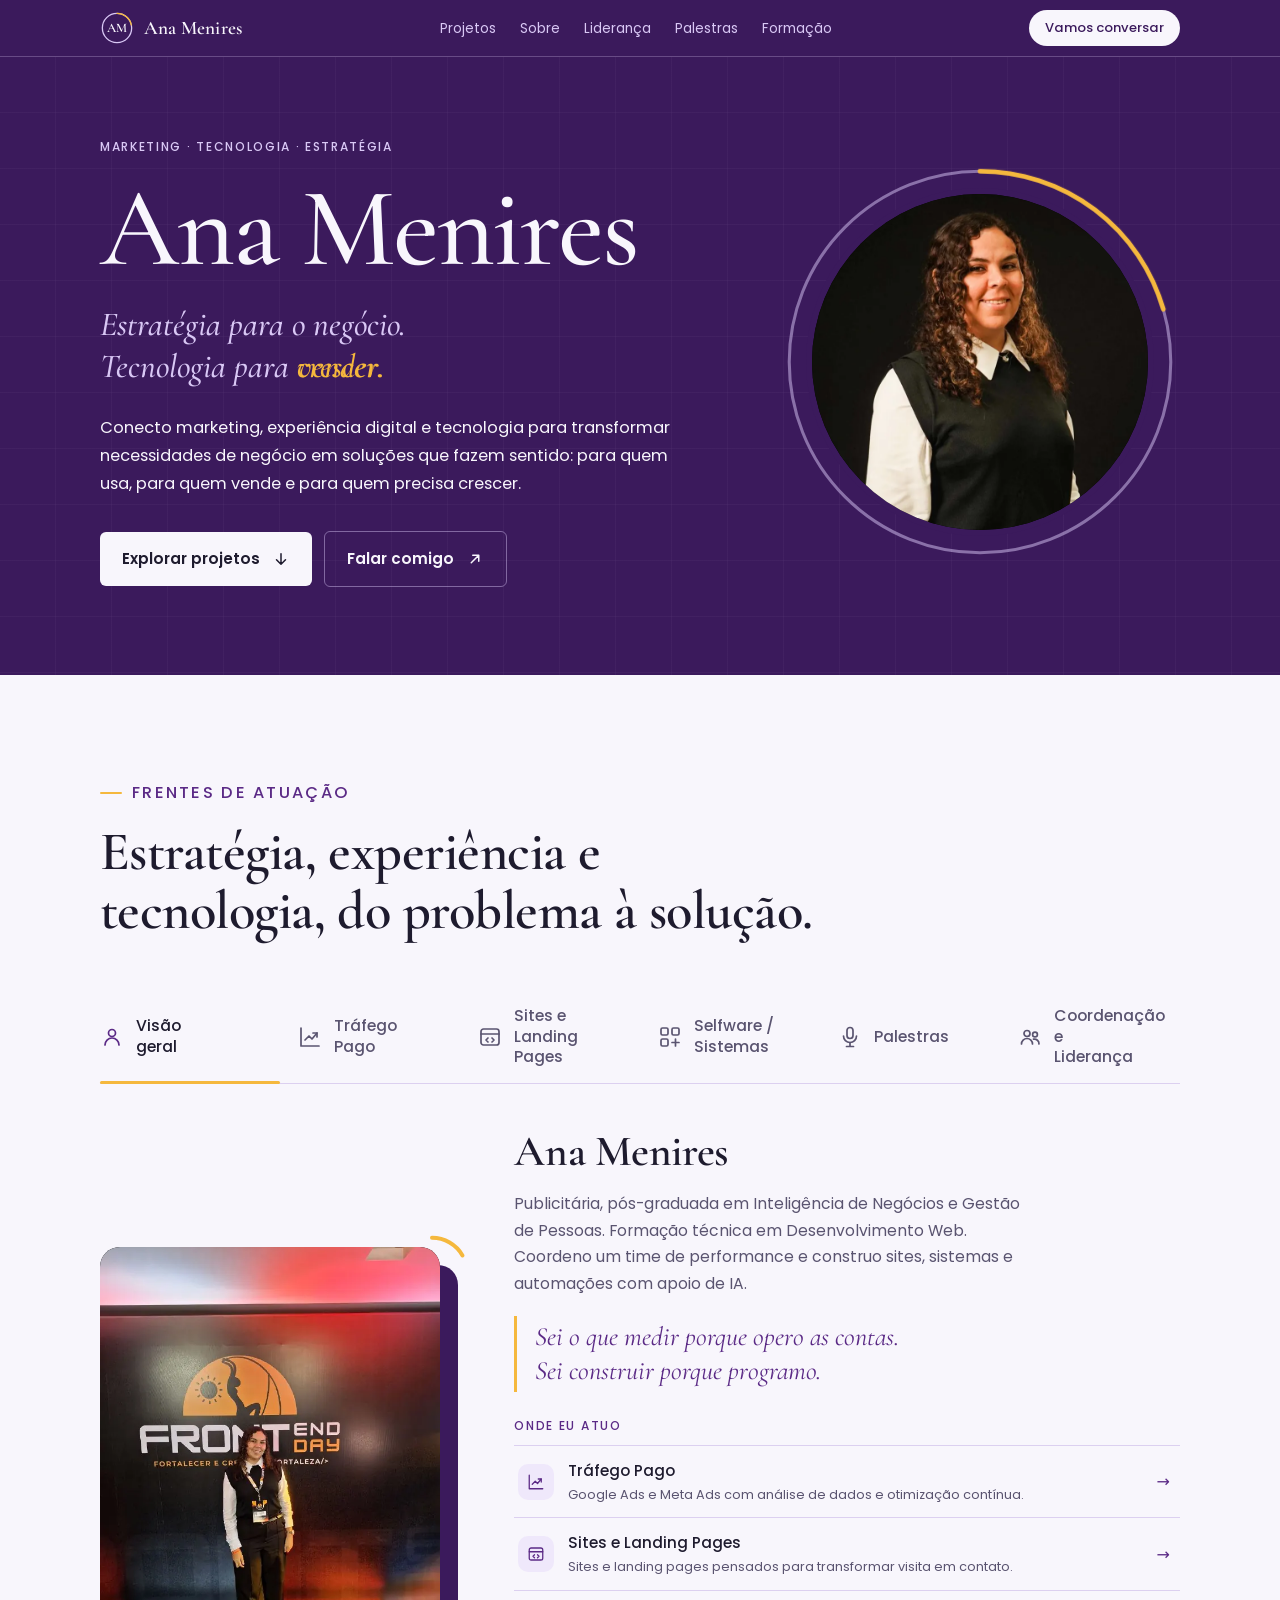
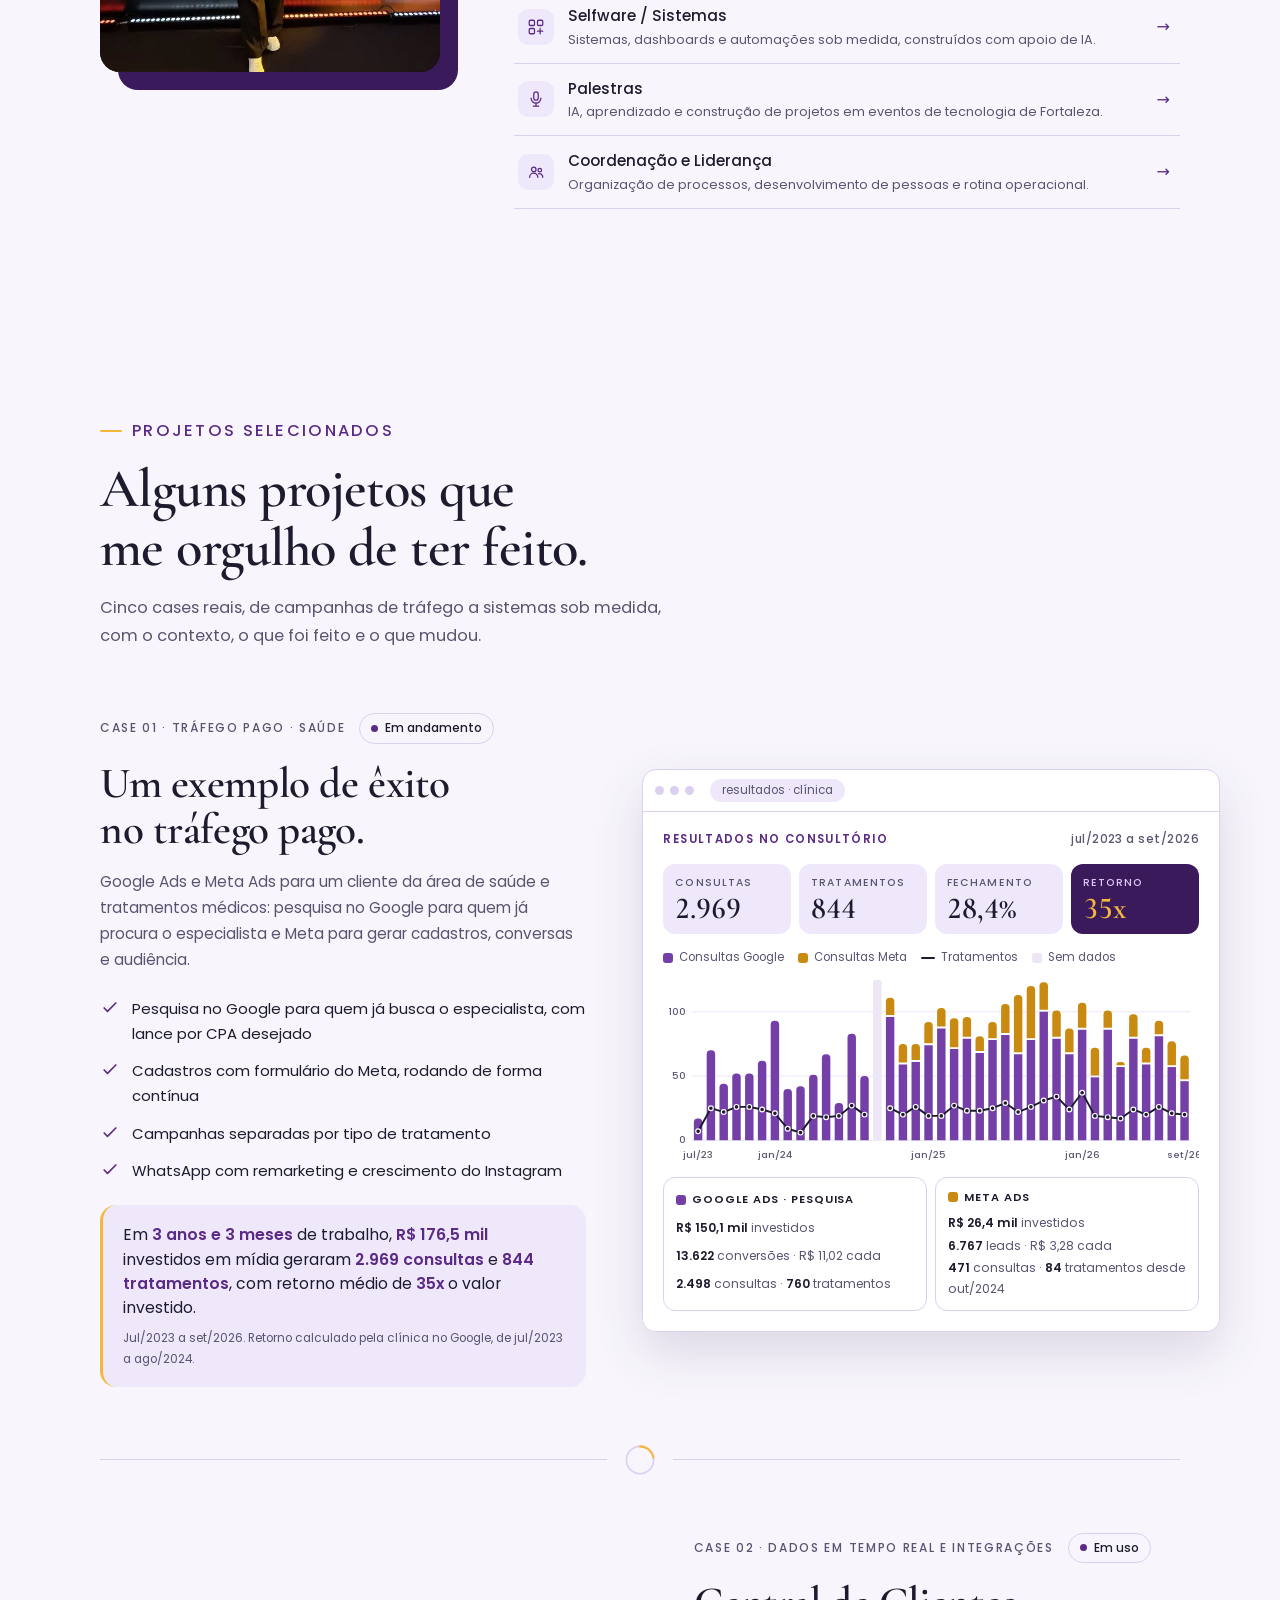
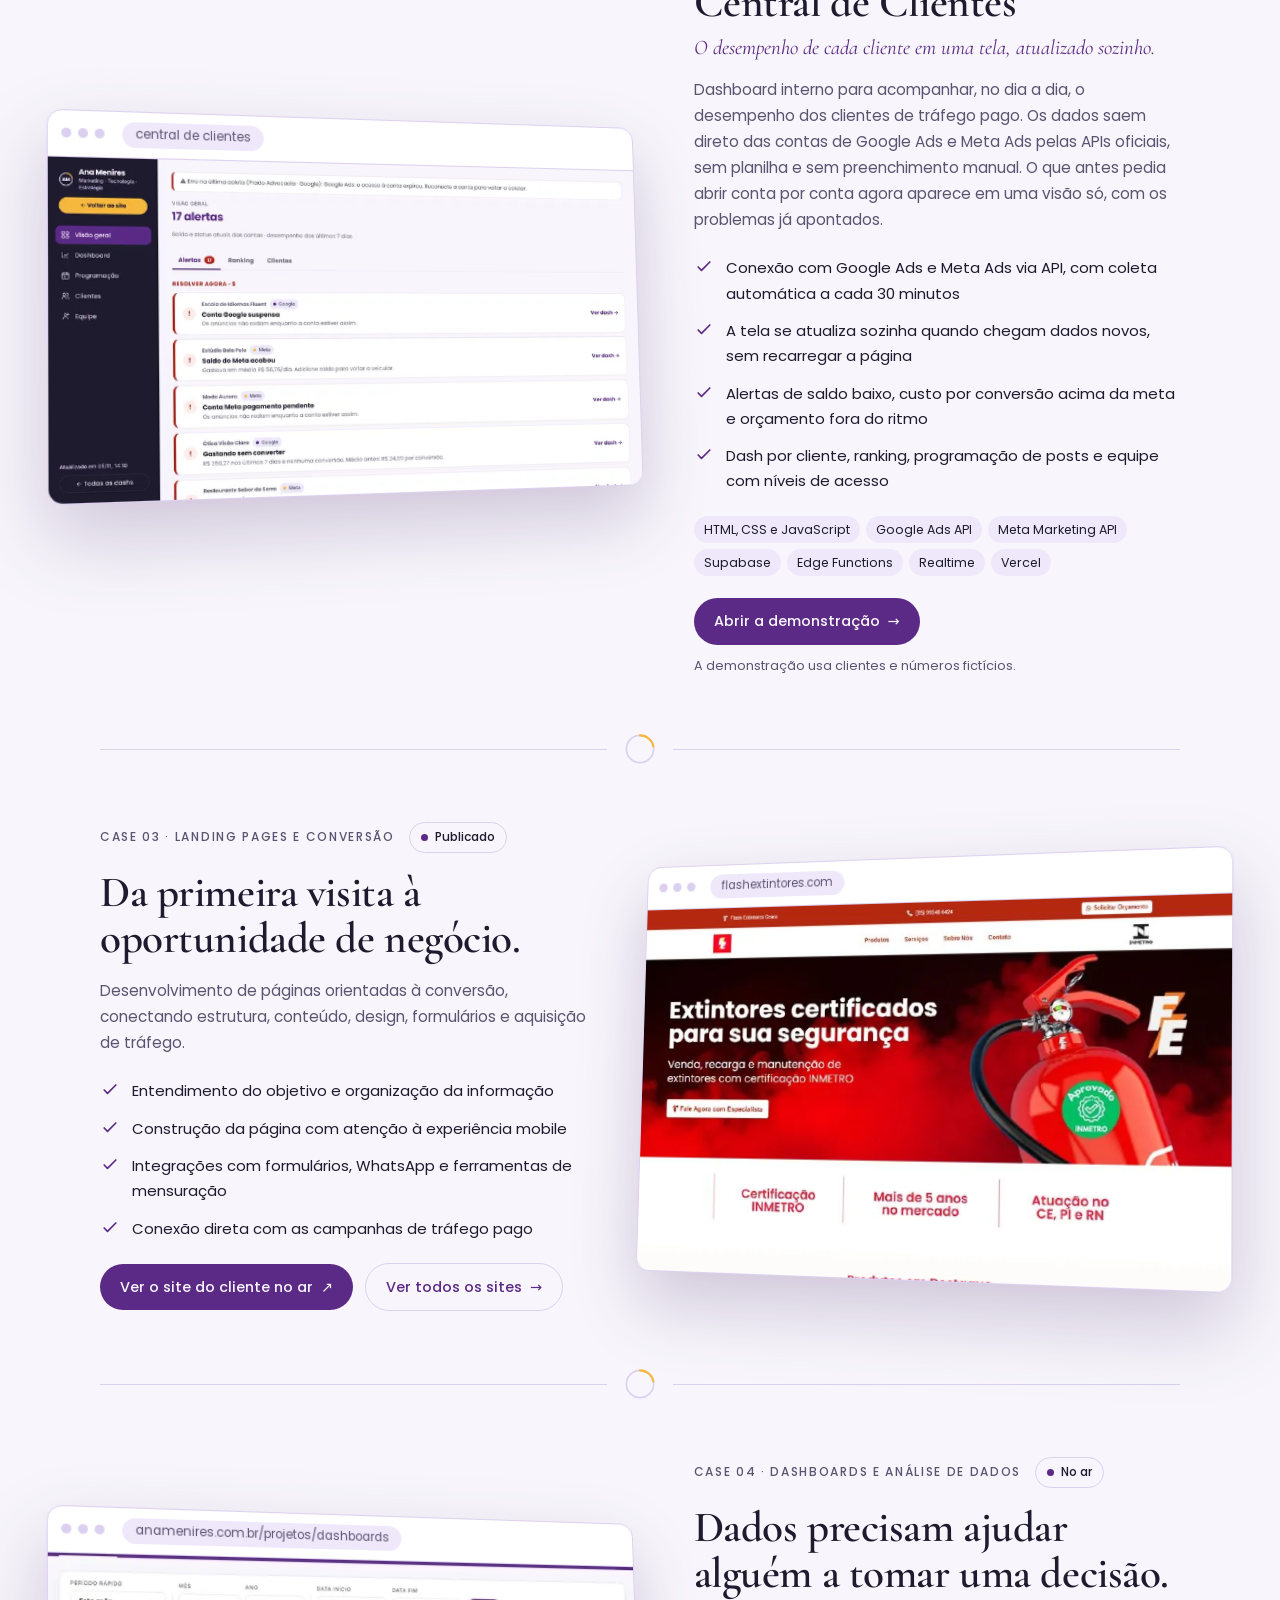
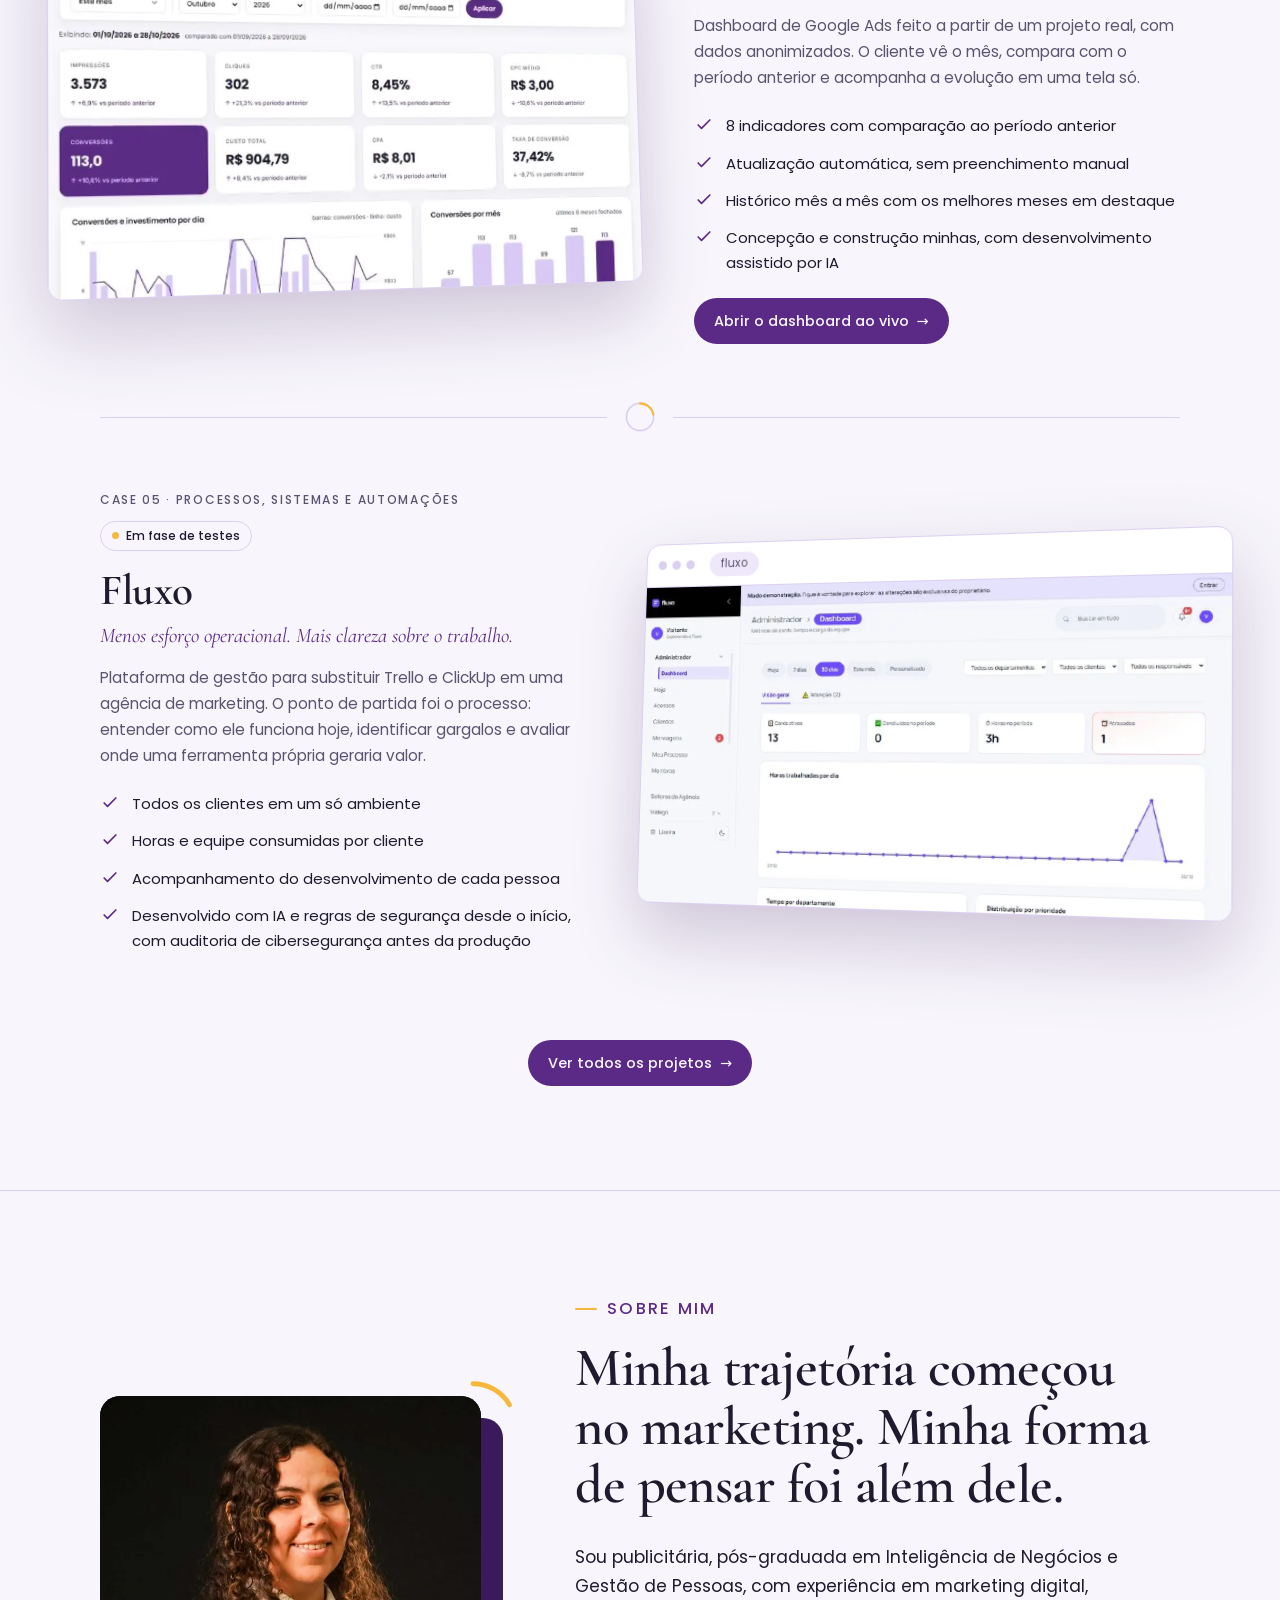
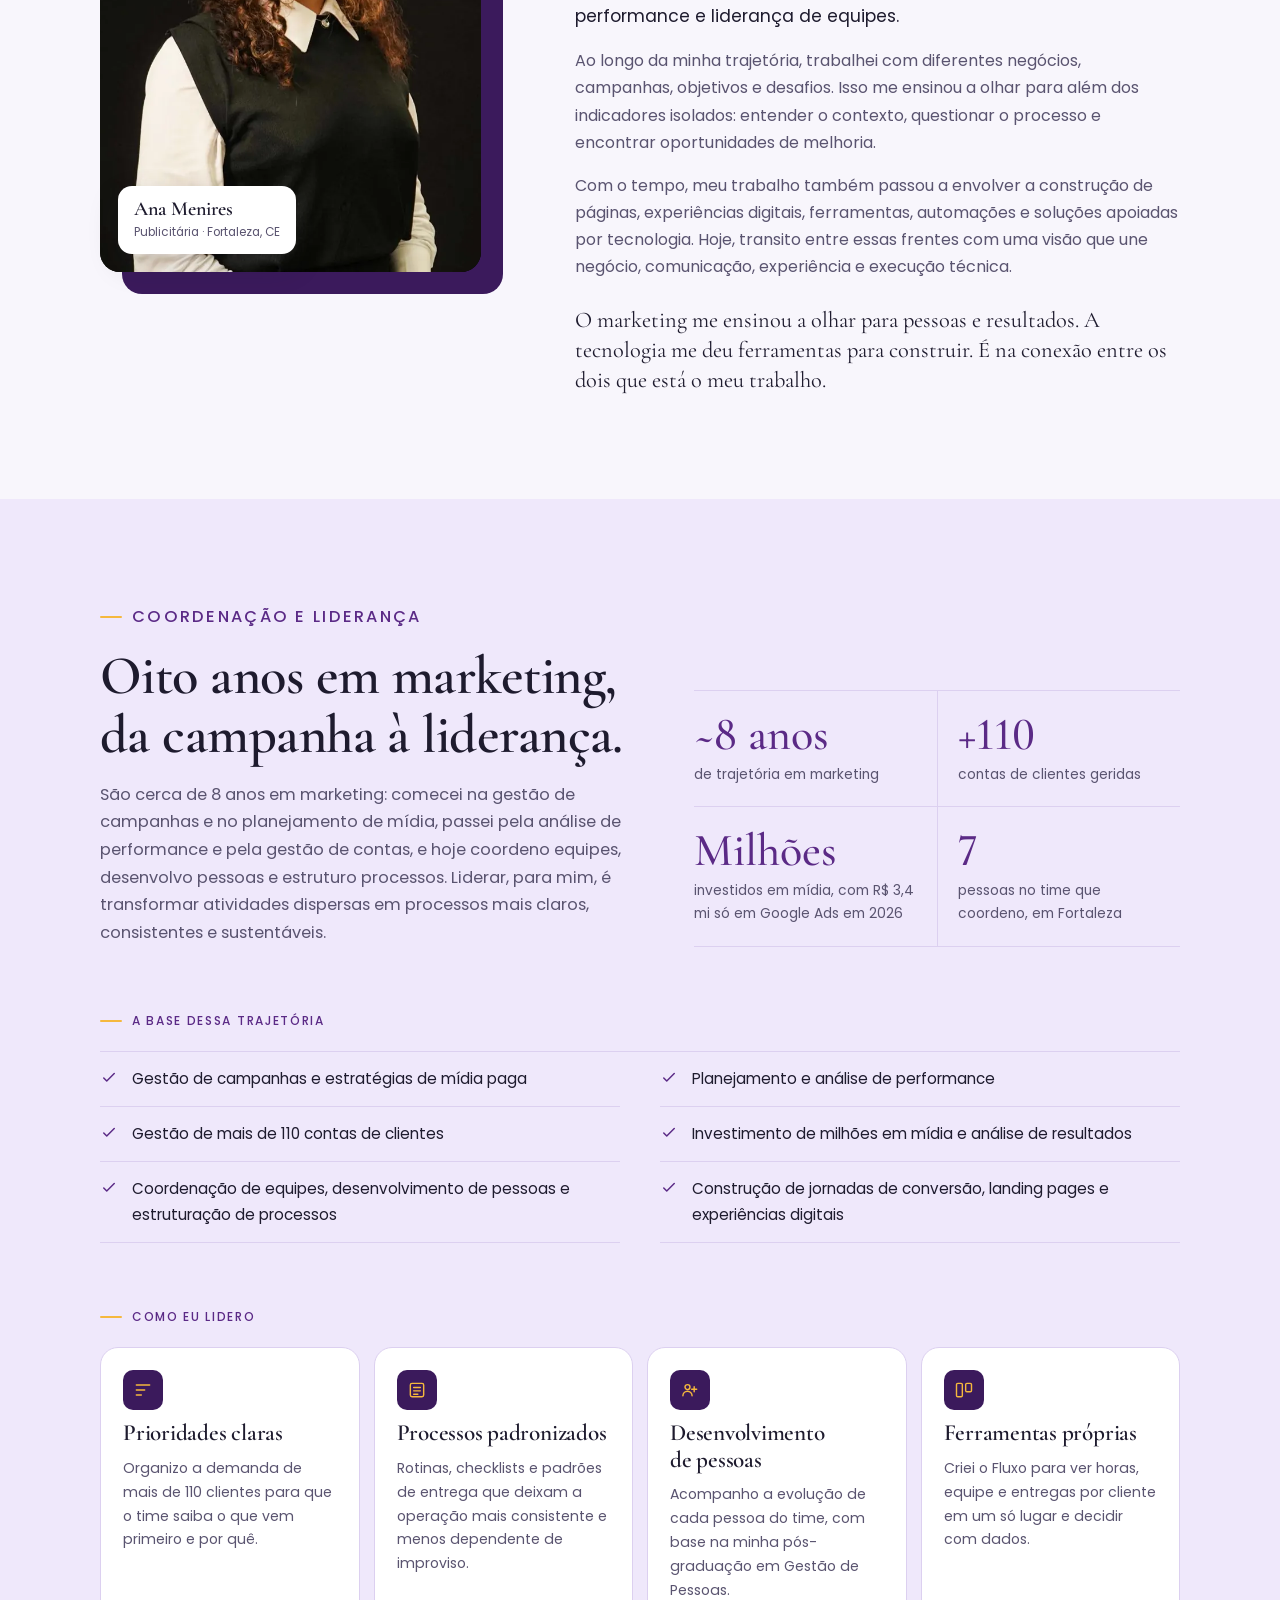
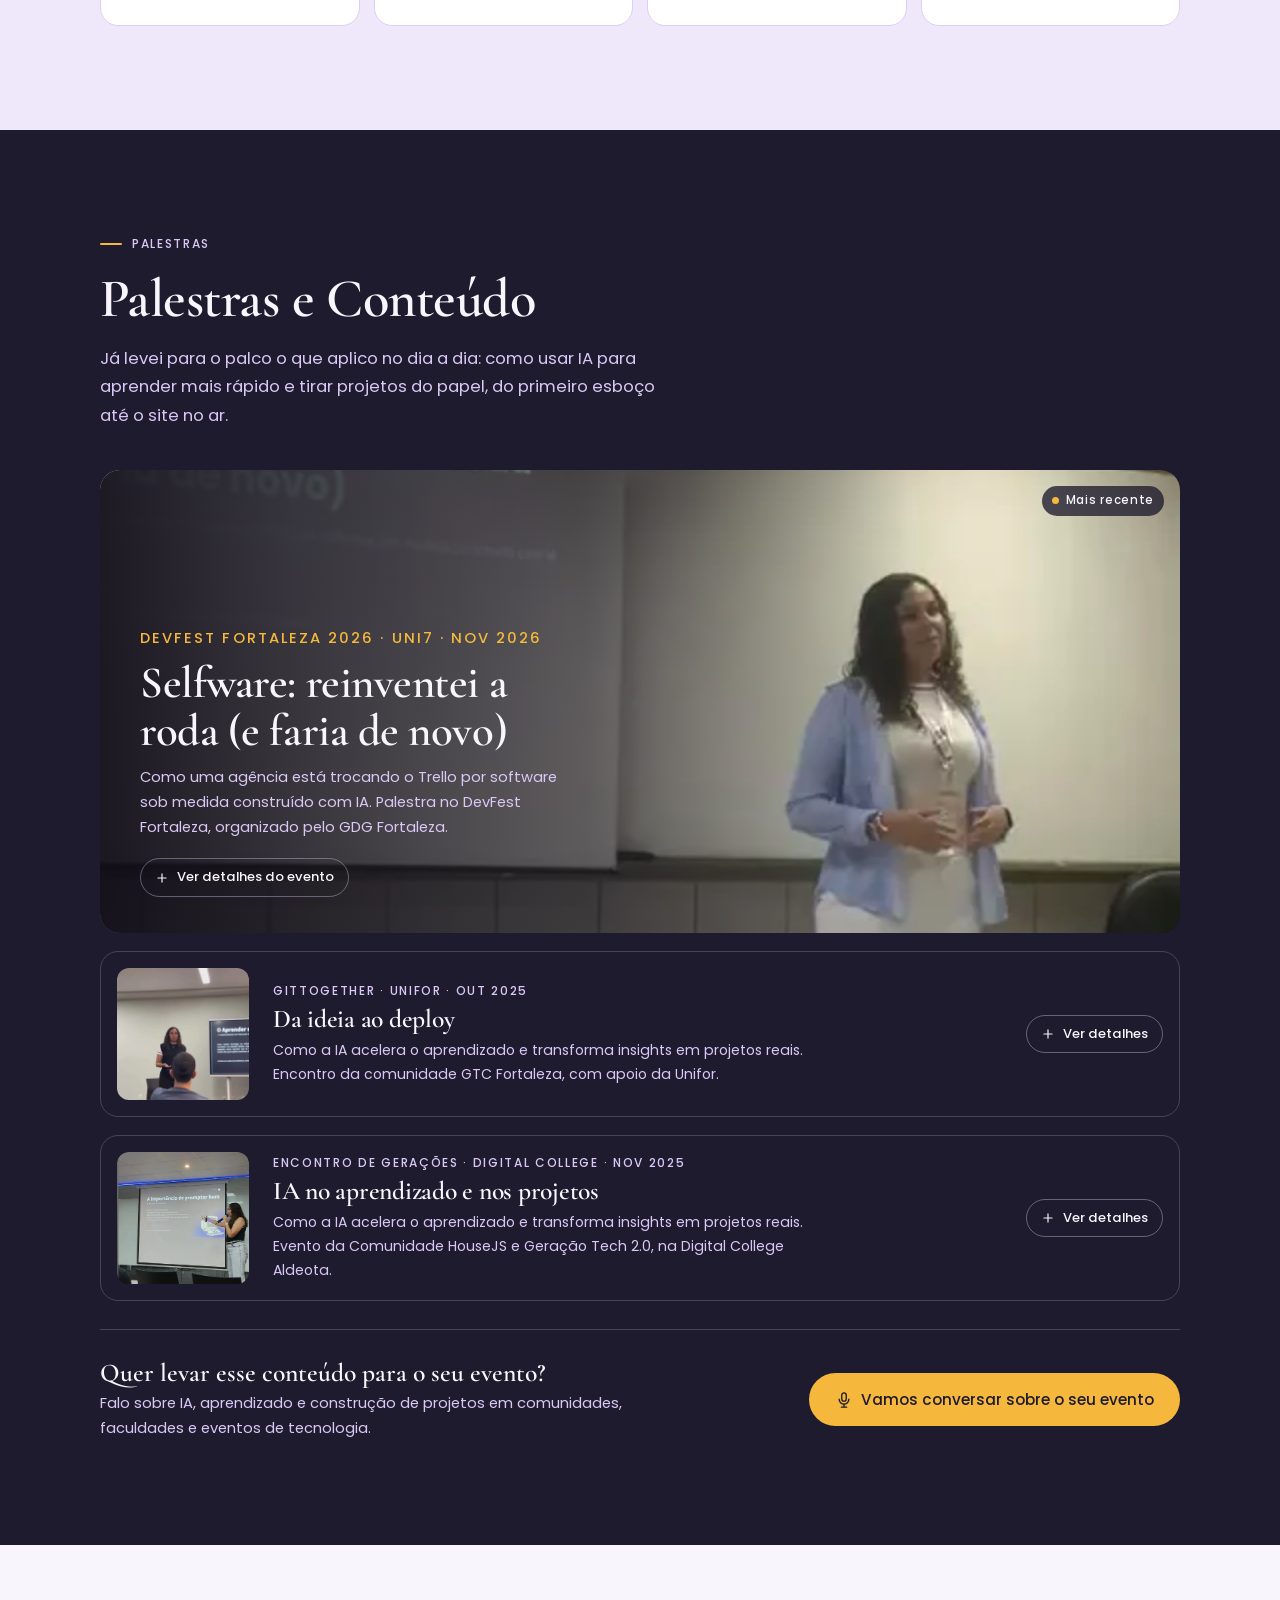
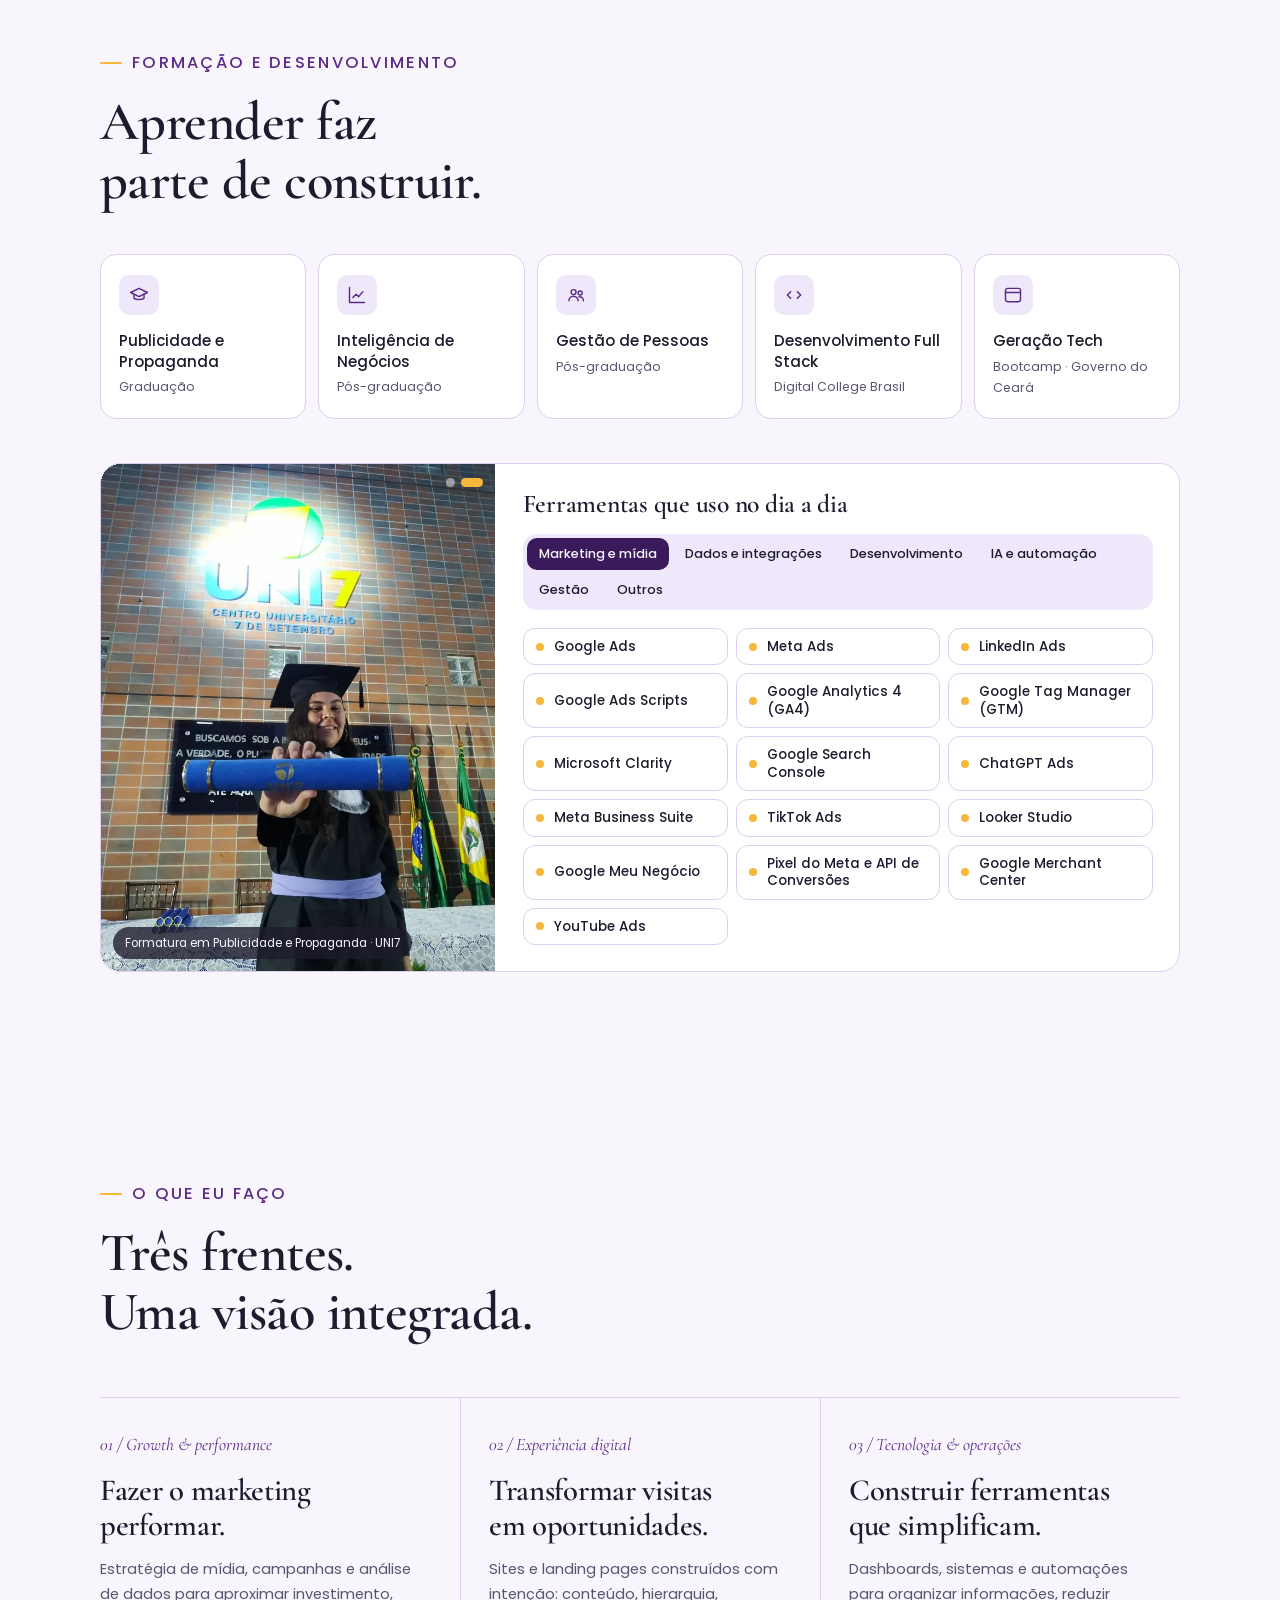
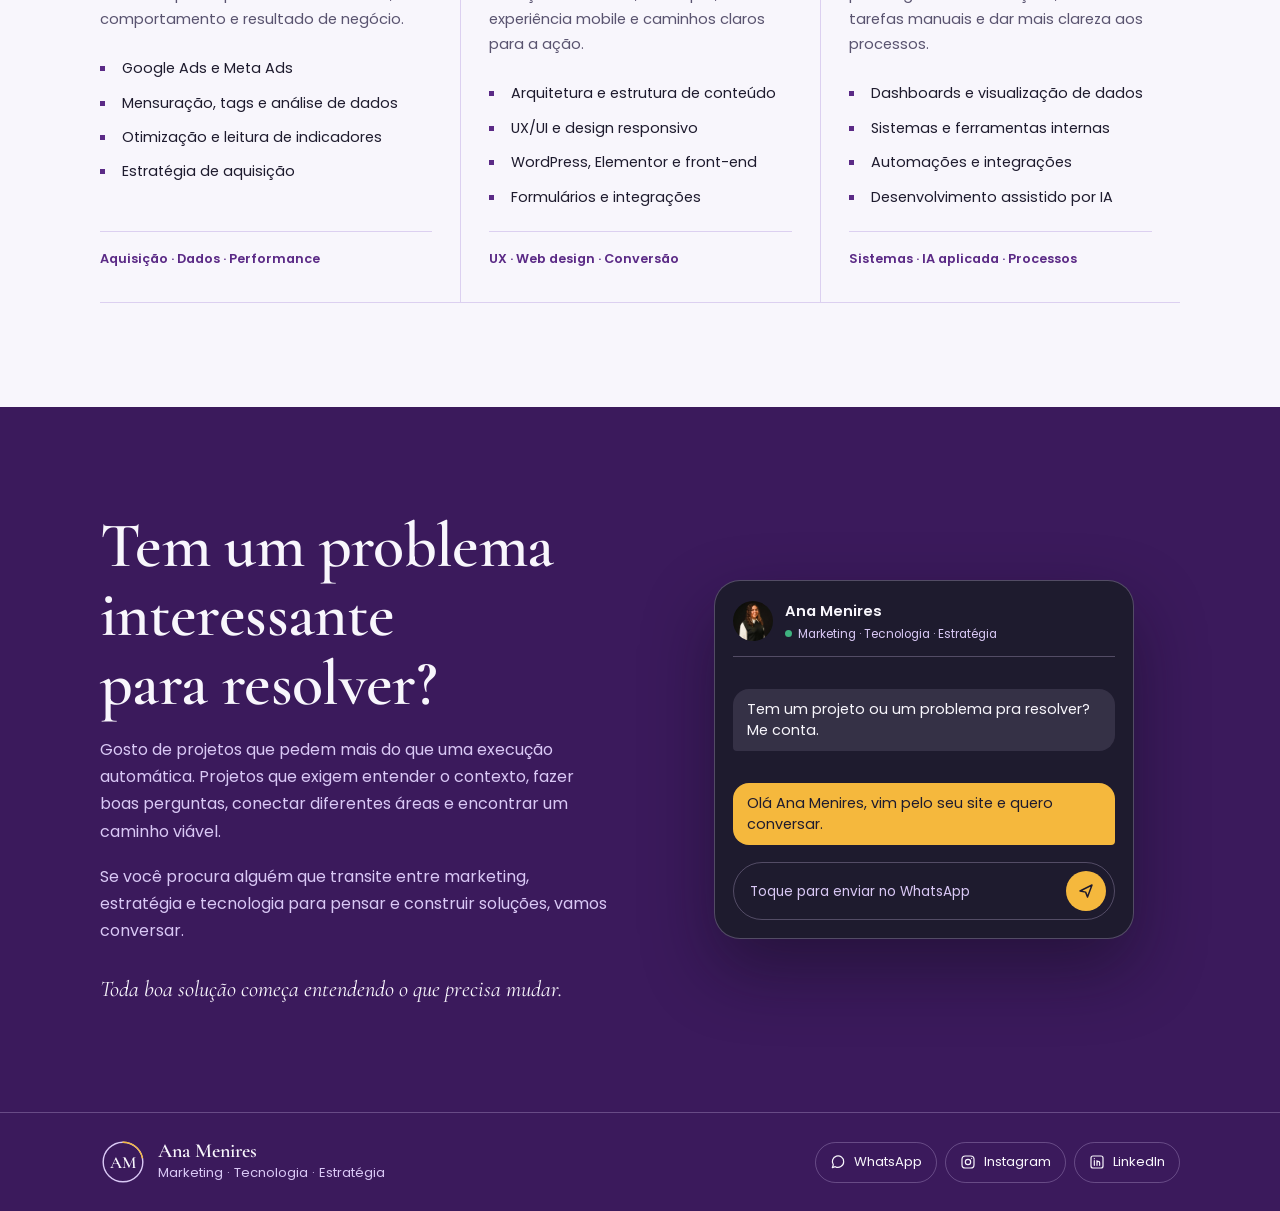
==== commit 3e84f037: "Centraliza o Google Analytics em um arquivo para todas as páginas - assets/js/analytics.js carrega o" ====
--- a/index.html
+++ b/index.html
@@ -3,15 +3,6 @@
 <head>
 <meta charset="utf-8">
 <meta name="viewport" content="width=device-width,initial-scale=1,viewport-fit=cover">
-<!-- Google tag (gtag.js) -->
-<script async src="https://www.googletagmanager.com/gtag/js?id=G-YSLKBHC7CD"></script>
-<script>
-  window.dataLayer = window.dataLayer || [];
-  function gtag(){dataLayer.push(arguments);}
-  gtag('js', new Date());
-
-  gtag('config', 'G-YSLKBHC7CD');
-</script>
 <title>Ana Menires · Tráfego Pago, Sites e Tecnologia em Fortaleza</title>
 <meta name="description" content="Ana Menires é publicitária em Fortaleza, com cerca de 8 anos em marketing: tráfego pago no Google e no Meta, sites e landing pages, sistemas com IA, palestras e liderança de equipes de performance.">
 <meta name="author" content="Ana Menires">
@@ -578,7 +569,6 @@
 @media (max-width:420px){.fside{padding:24px}.fitem{grid-template-columns:64px 1fr;gap:12px}}
 @media (prefers-reduced-motion: reduce){.ftab::after,.fpanel:not([hidden]){transition:none;animation:none}}
 
-
 /* Formação, modelo 2: topo em duas colunas, cinco cartões lado a lado e ferramentas em abas embaixo */
 .edu3 .wrap{display:grid;gap:44px}
 .edu3-top{display:grid;grid-template-columns:1fr 1fr;gap:48px;align-items:end}
@@ -670,7 +660,6 @@
 @media (max-width:860px){.case.flat{grid-template-columns:1fr}.case.flat .stage3d{margin-right:0}}
 
 .fx-shot{display:block;width:100%;height:auto;max-width:100%;aspect-ratio:960/522;object-fit:cover;object-position:top center}
-
 
 /* Mais espaço para o texto dos cases */
 .case.tilt{grid-template-columns:.95fr 1.05fr;column-gap:56px}
@@ -833,7 +822,6 @@
 .md-plat b{color:var(--fg);font-weight:600}
 @media (max-width:520px){.mdash{padding:14px}.md-stats{grid-template-columns:1fr 1fr}.md-stats dd{font-size:1.5rem}.md-plat{grid-template-columns:1fr}}
 
-
 /* Landing page real rolando dentro da tela do case */
 .lp-view{position:relative;aspect-ratio:960/600;max-width:100%;overflow:hidden;background:var(--surface)}
 .lp-view img{display:block;width:100%;height:auto;max-width:none;animation:lp-scroll 26s ease-in-out 1s infinite alternate}
@@ -841,7 +829,6 @@
 @keyframes lp-scroll{0%,6%{transform:translateY(0)}94%,100%{transform:translateY(calc(-1 * var(--lp-d,0px)))}}
 @media (prefers-reduced-motion: reduce){.lp-view img{animation:none}}
 
-
 /* Diferencial na Visão geral */
 .fov-quote{margin-top:18px;padding:4px 0 4px 18px;border-left:3px solid var(--amber);font-family:var(--display);font-style:italic;font-size:clamp(1.35rem,2.2vw,1.65rem);line-height:1.3;color:var(--accent);max-width:34ch}
 
@@ -852,9 +839,8 @@
 .tm-link:hover{color:#F8F6FC}
 
 .stage-main video[src*="devfest"]{object-position:50% 36%}
-
-.fitem .status i{background:var(--amber)}
 </style>
+<script src="/assets/js/analytics.js"></script>
 </head>
 <body>
 <header class="top">
@@ -1046,10 +1032,6 @@
       <aside class="fside" aria-label="Palestras realizadas">
         <p class="label">No palco</p>
         <div class="fitems">
-          <a class="fitem" href="#conteudo">
-            <span class="th"><img decoding="async" src="assets/img/palestra-devfest-poster.webp" alt="" width="540" height="960" loading="lazy"></span>
-            <span><b>Selfware: reinventei a roda (e faria de novo)</b><small>DevFest Fortaleza · UNI7 · 14 nov 2026</small><span class="status"><i></i>Mais recente</span></span>
-          </a>
           <a class="fitem" href="#conteudo">
             <span class="th"><img decoding="async" src="assets/img/palestra-gittogether-poster.webp" alt="" loading="lazy"></span>
             <span><b>Da ideia ao deploy</b><small>GitTogether · Unifor · 18 out 2025</small></span>
@@ -1467,12 +1449,12 @@
     {event:"DevFest Fortaleza 2026 · GDG Fortaleza", title:"Selfware: reinventei a roda (e faria de novo)",
      desc:"Como uma agência está trocando o Trello por software sob medida construído com IA.",
      media:{type:"video", src:"assets/video/palestra-devfest.mp4", poster:"assets/img/palestra-devfest-poster.webp", pos:"50% 32%"},
-     facts:[["Data","14 de novembro de 2026"],["Horário","14h30 às 15h20"],["Local","UNI7 · Fortaleza"],["Realização","GDG Fortaleza (Google Developer Groups)"]],
+     facts:[["Data","14 de novembro de 2026"],["Horário","14h30 às 15h20"],["Local","UNI7, Mini Auditório 1 · Fortaleza"],["Realização","GDG Fortaleza (Google Developer Groups)"]],
      link:{href:"/evento-gdg", text:"Ver o kit da palestra e os slides"}},
     {event:"GitTogether · Edição Outubro 2025", title:"Da ideia ao deploy: como a IA acelera o aprendizado e transforma insights em projetos reais",
      desc:"Encontro da comunidade GTC Fortaleza, com palestras e networking para quem gosta de aprender e trocar ideias sobre tecnologia.",
      media:{type:"video", src:"assets/video/palestra-gittogether.mp4", poster:"assets/img/palestra-gittogether-poster.webp", pos:"50% 40%"},
-     facts:[["Data","18 de outubro de 2025"],["Horário","9h às 12h"],["Local","Unifor · Fortaleza"],["Realização","GTC Fortaleza, com apoio da Unifor"]]},
+     facts:[["Data","18 de outubro de 2025"],["Horário","9h às 12h"],["Local","Unifor, bloco M · Fortaleza"],["Realização","GTC Fortaleza, com apoio da Unifor"]]},
     {event:"Encontro de Gerações · Geração Tech 2.0", title:"Como a IA acelera o aprendizado e transforma insights em projetos reais",
      desc:"Evento para discutir o impacto da inteligência artificial na educação, no mercado e na construção de projetos, com palestras e roda de conversa.",
      media:{type:"img", src:"assets/img/palestra-housejs.webp", pos:"60% 35%", alt:"Ana com microfone apresentando o slide A importância de promptar bem"},
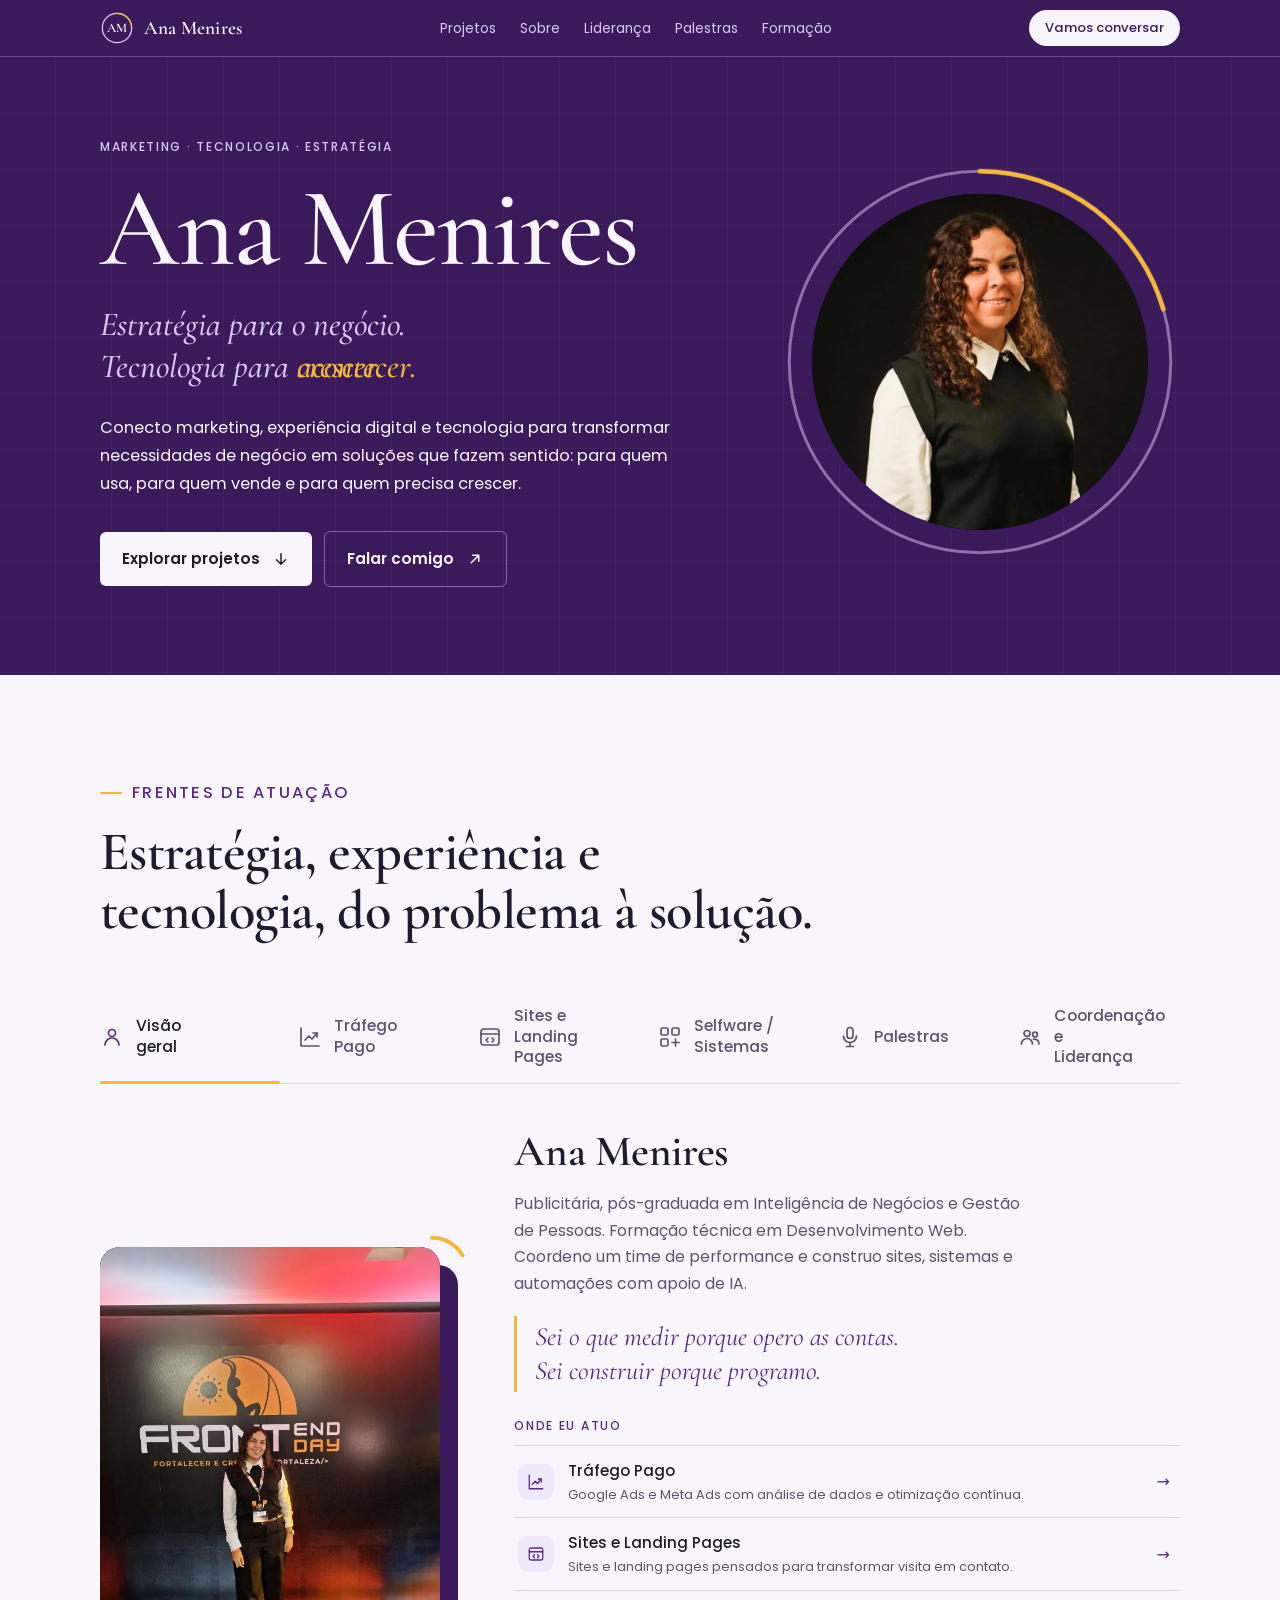
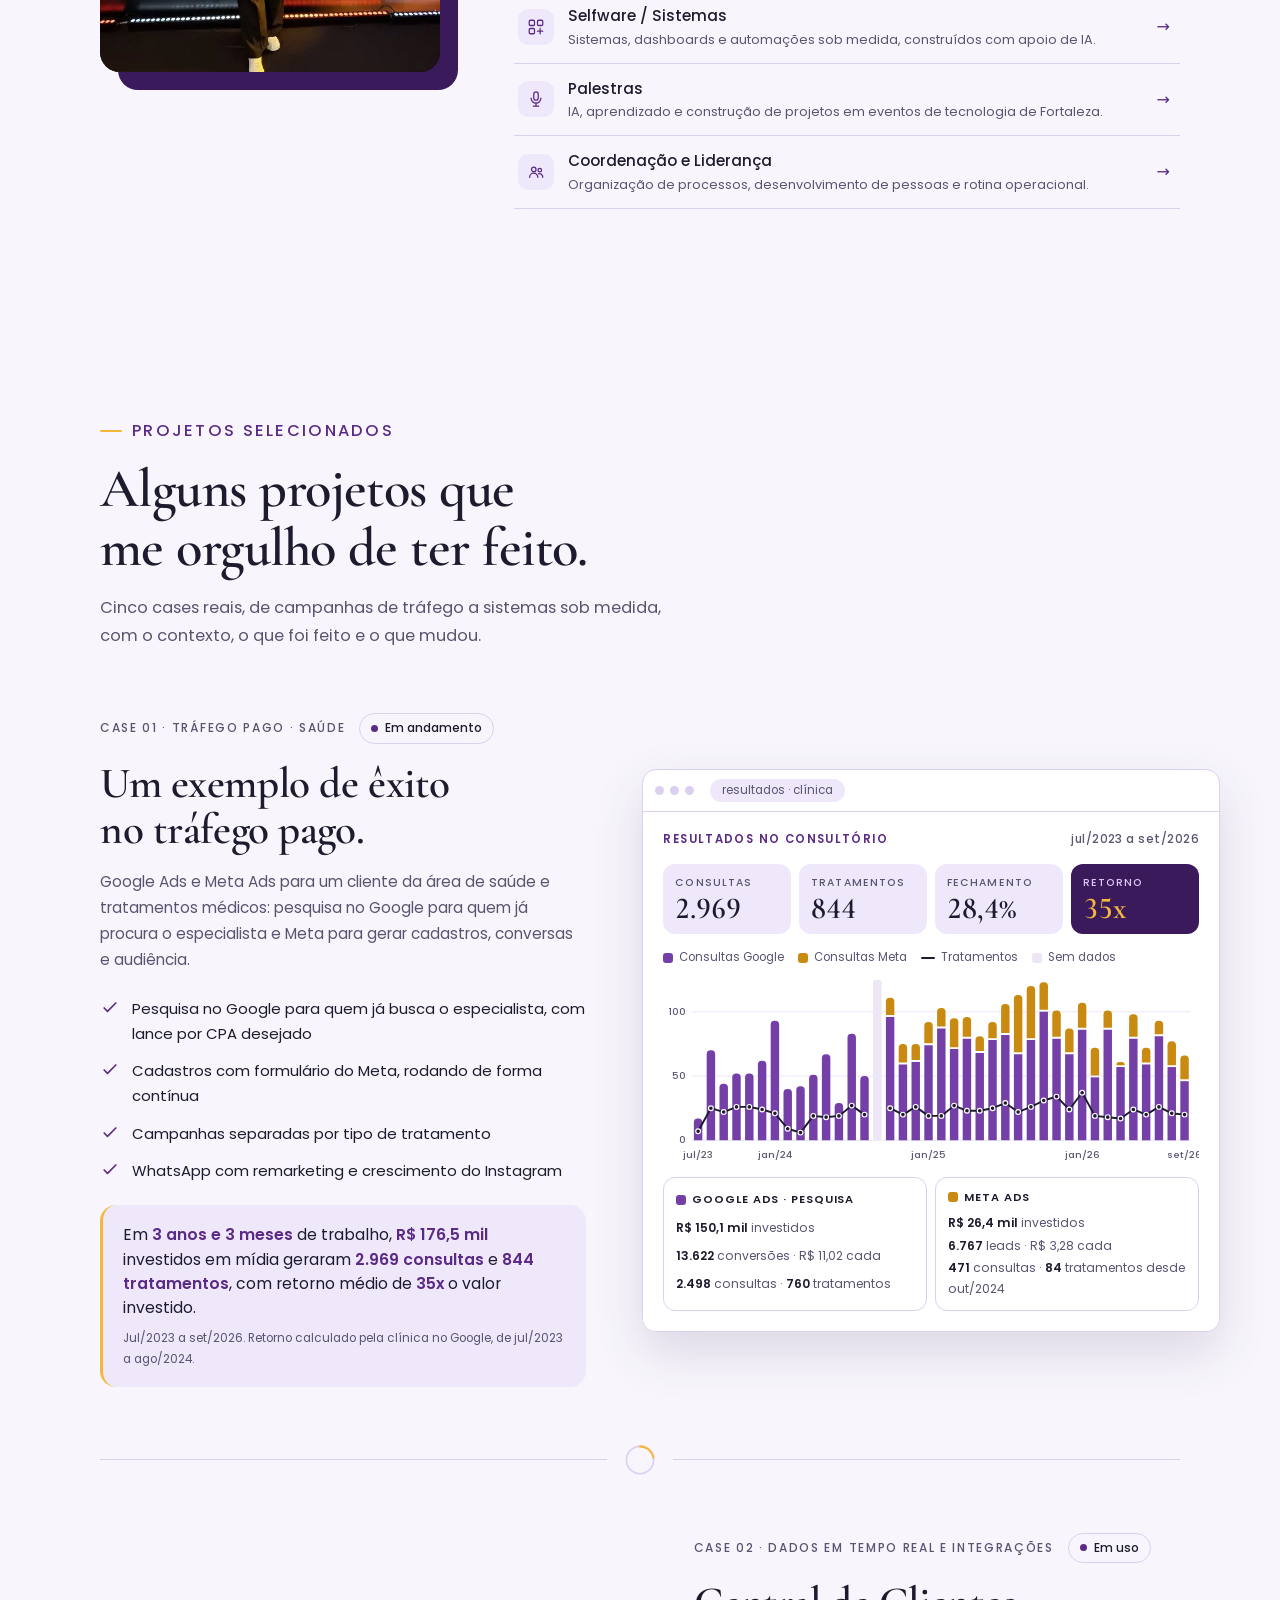
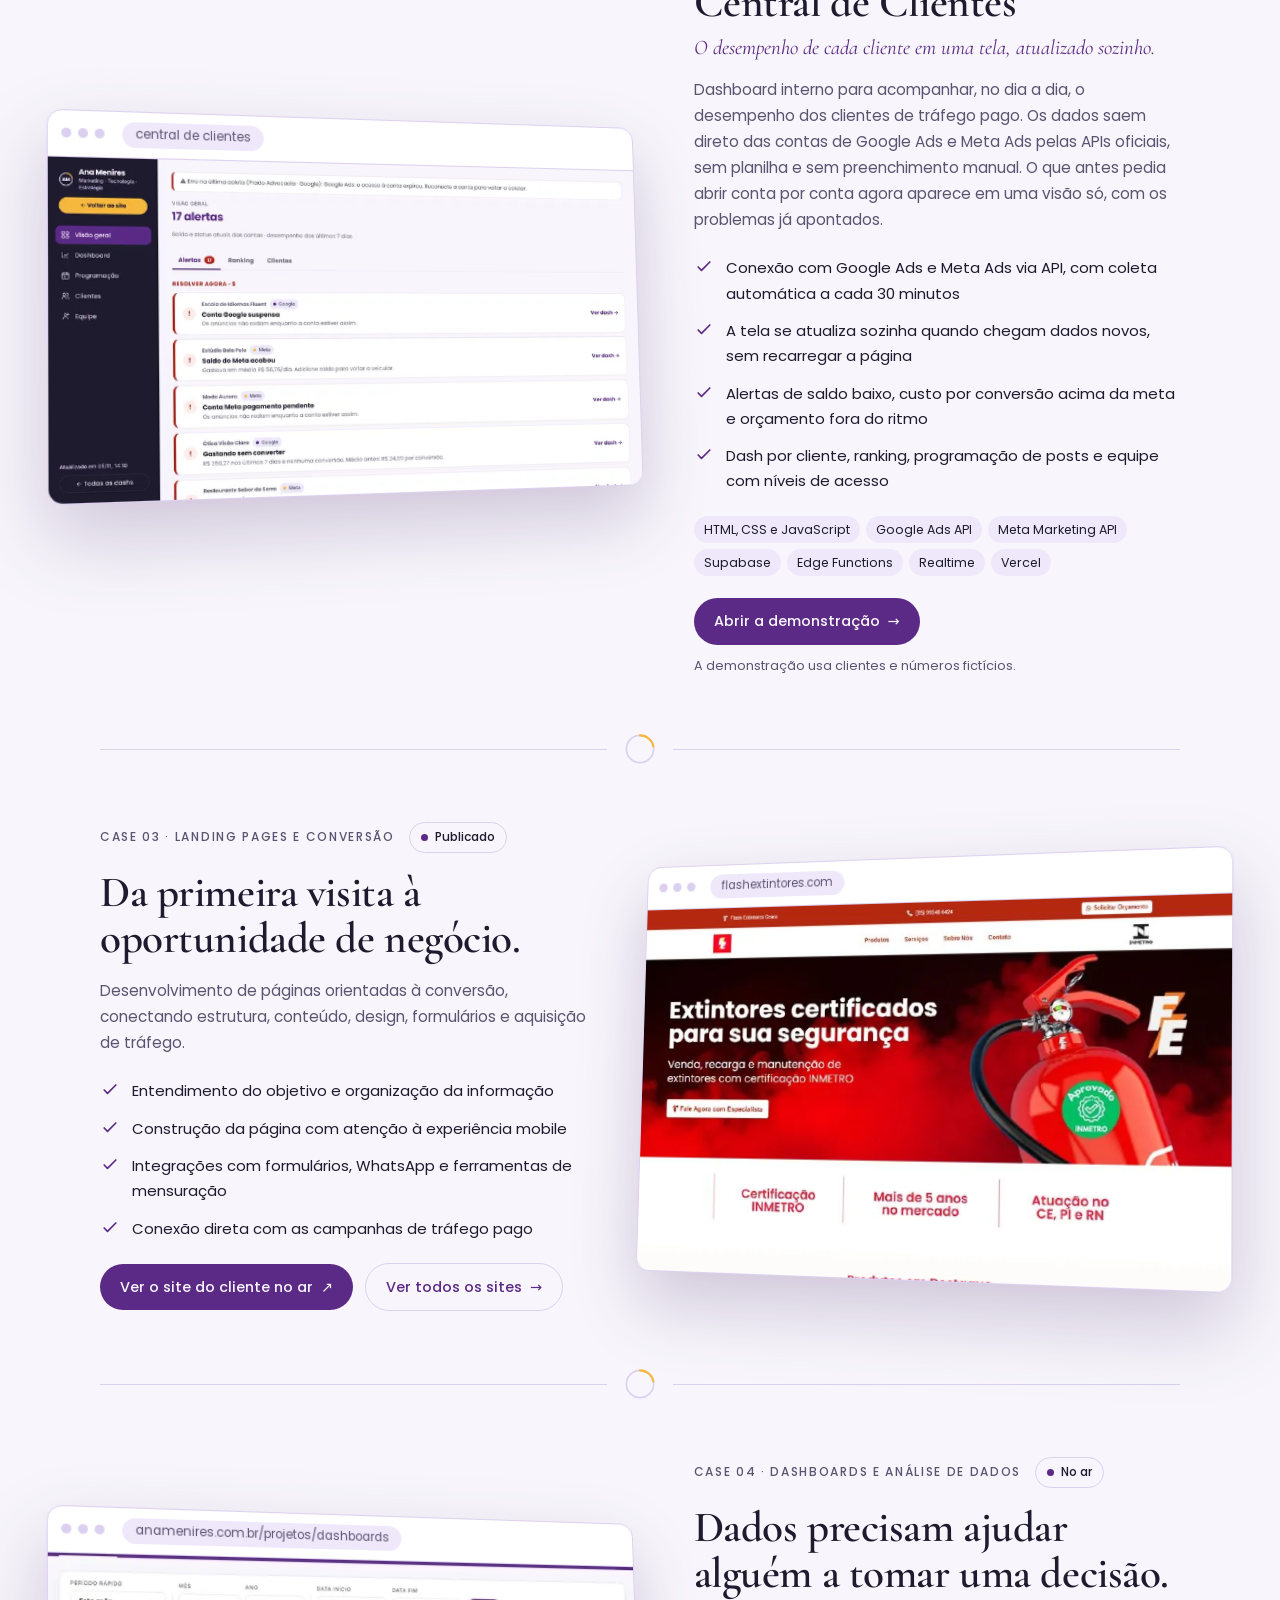
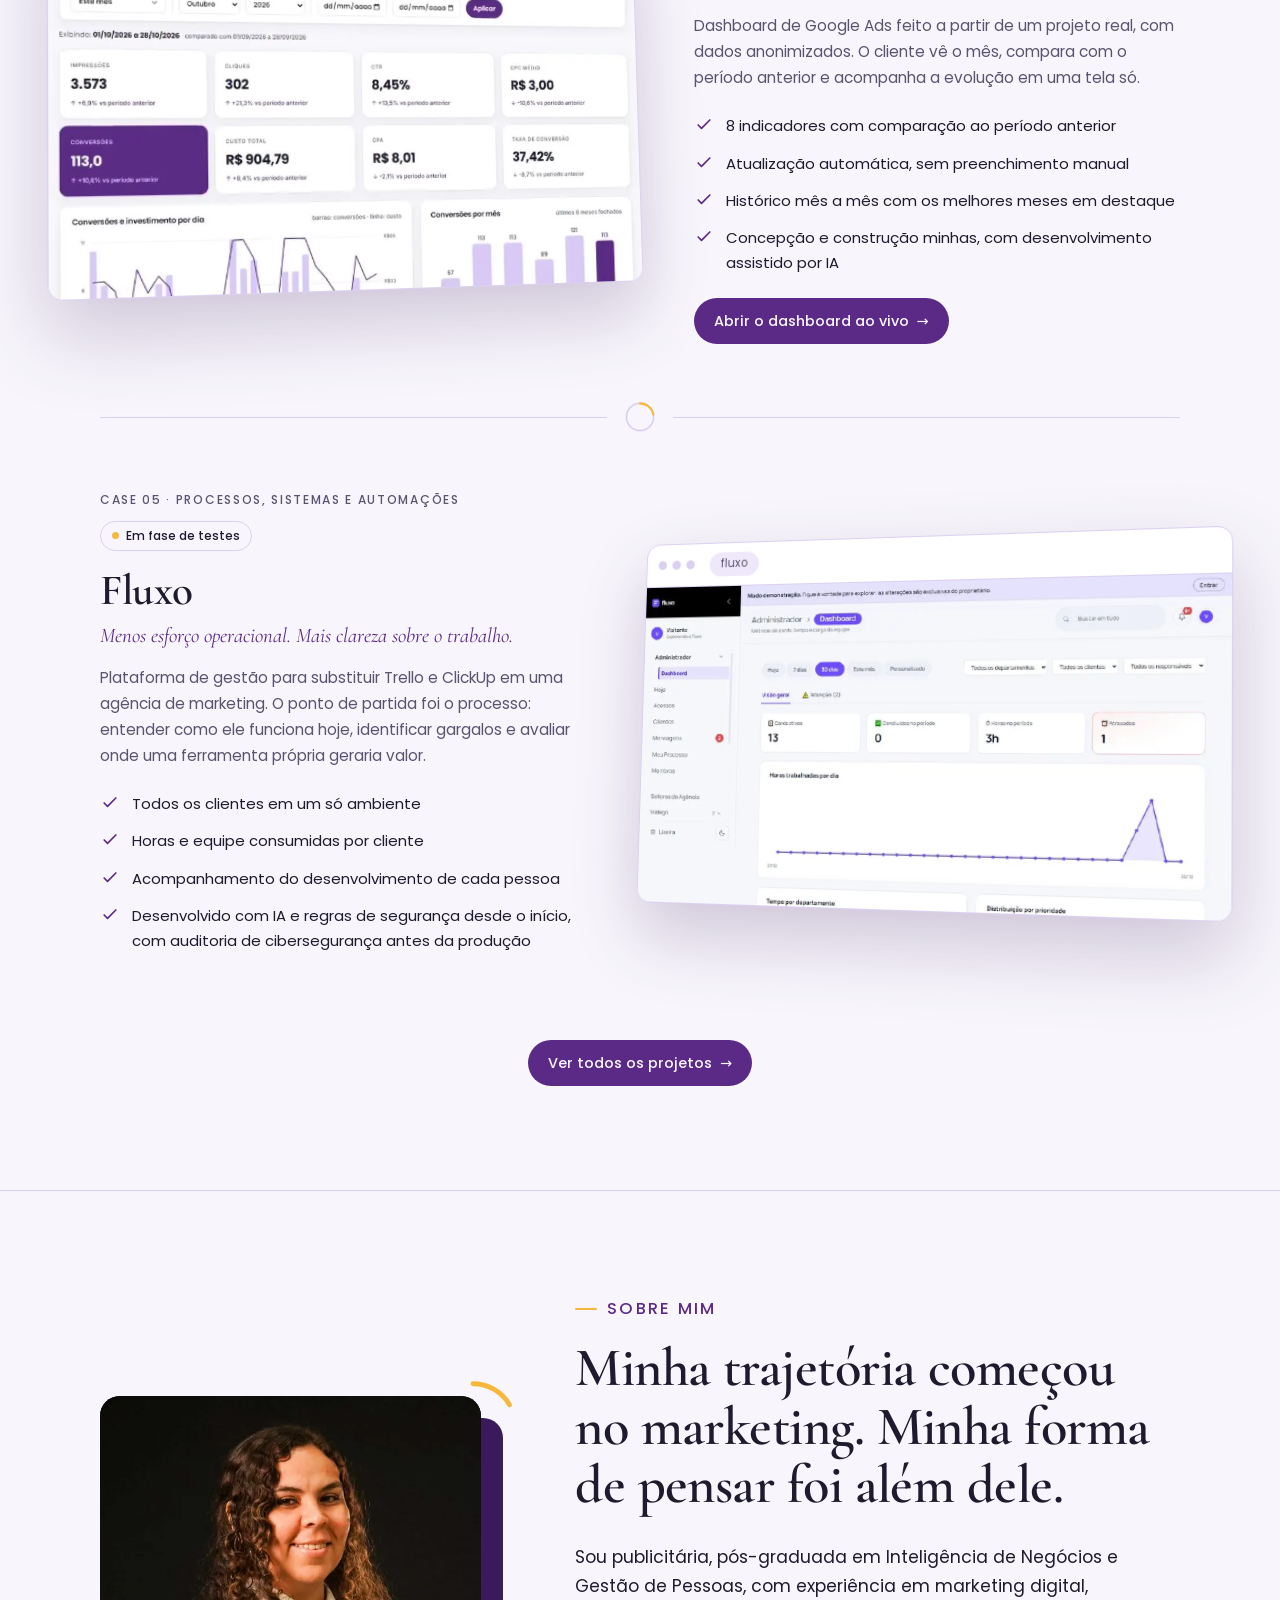
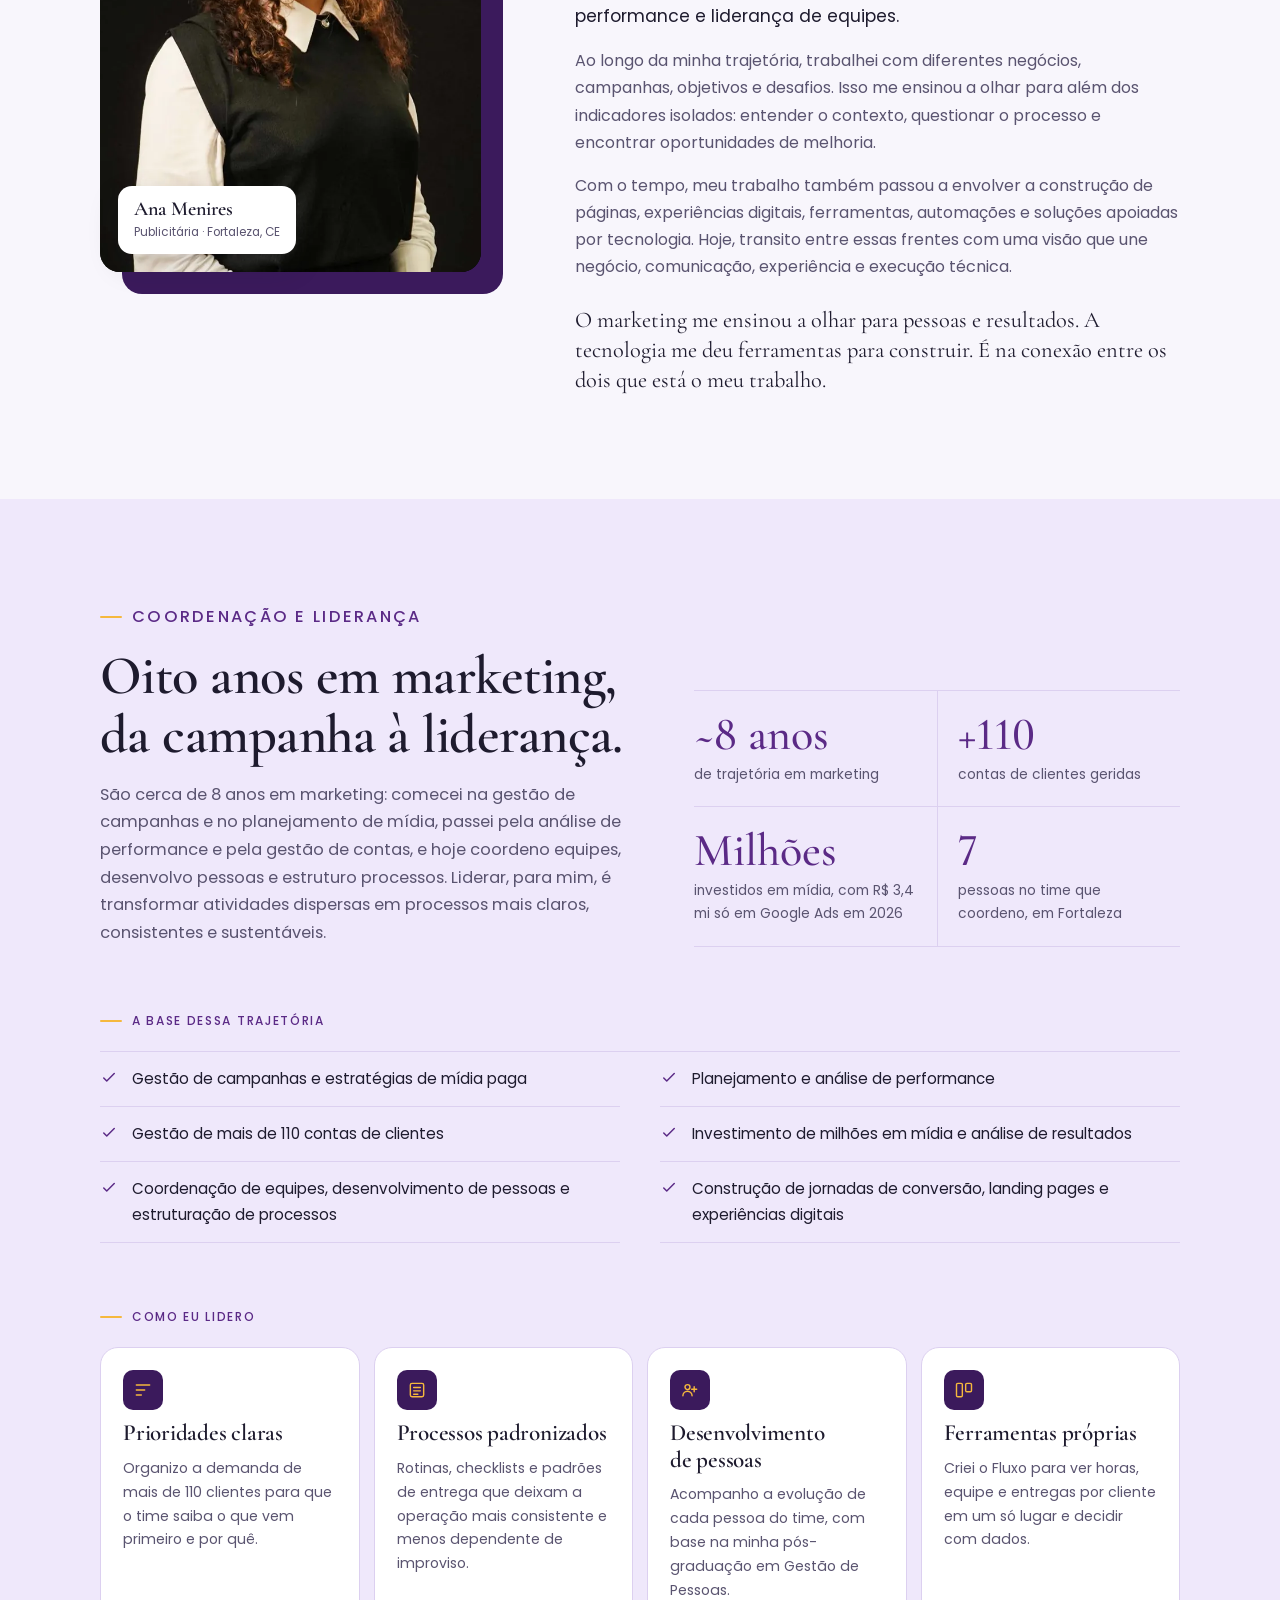
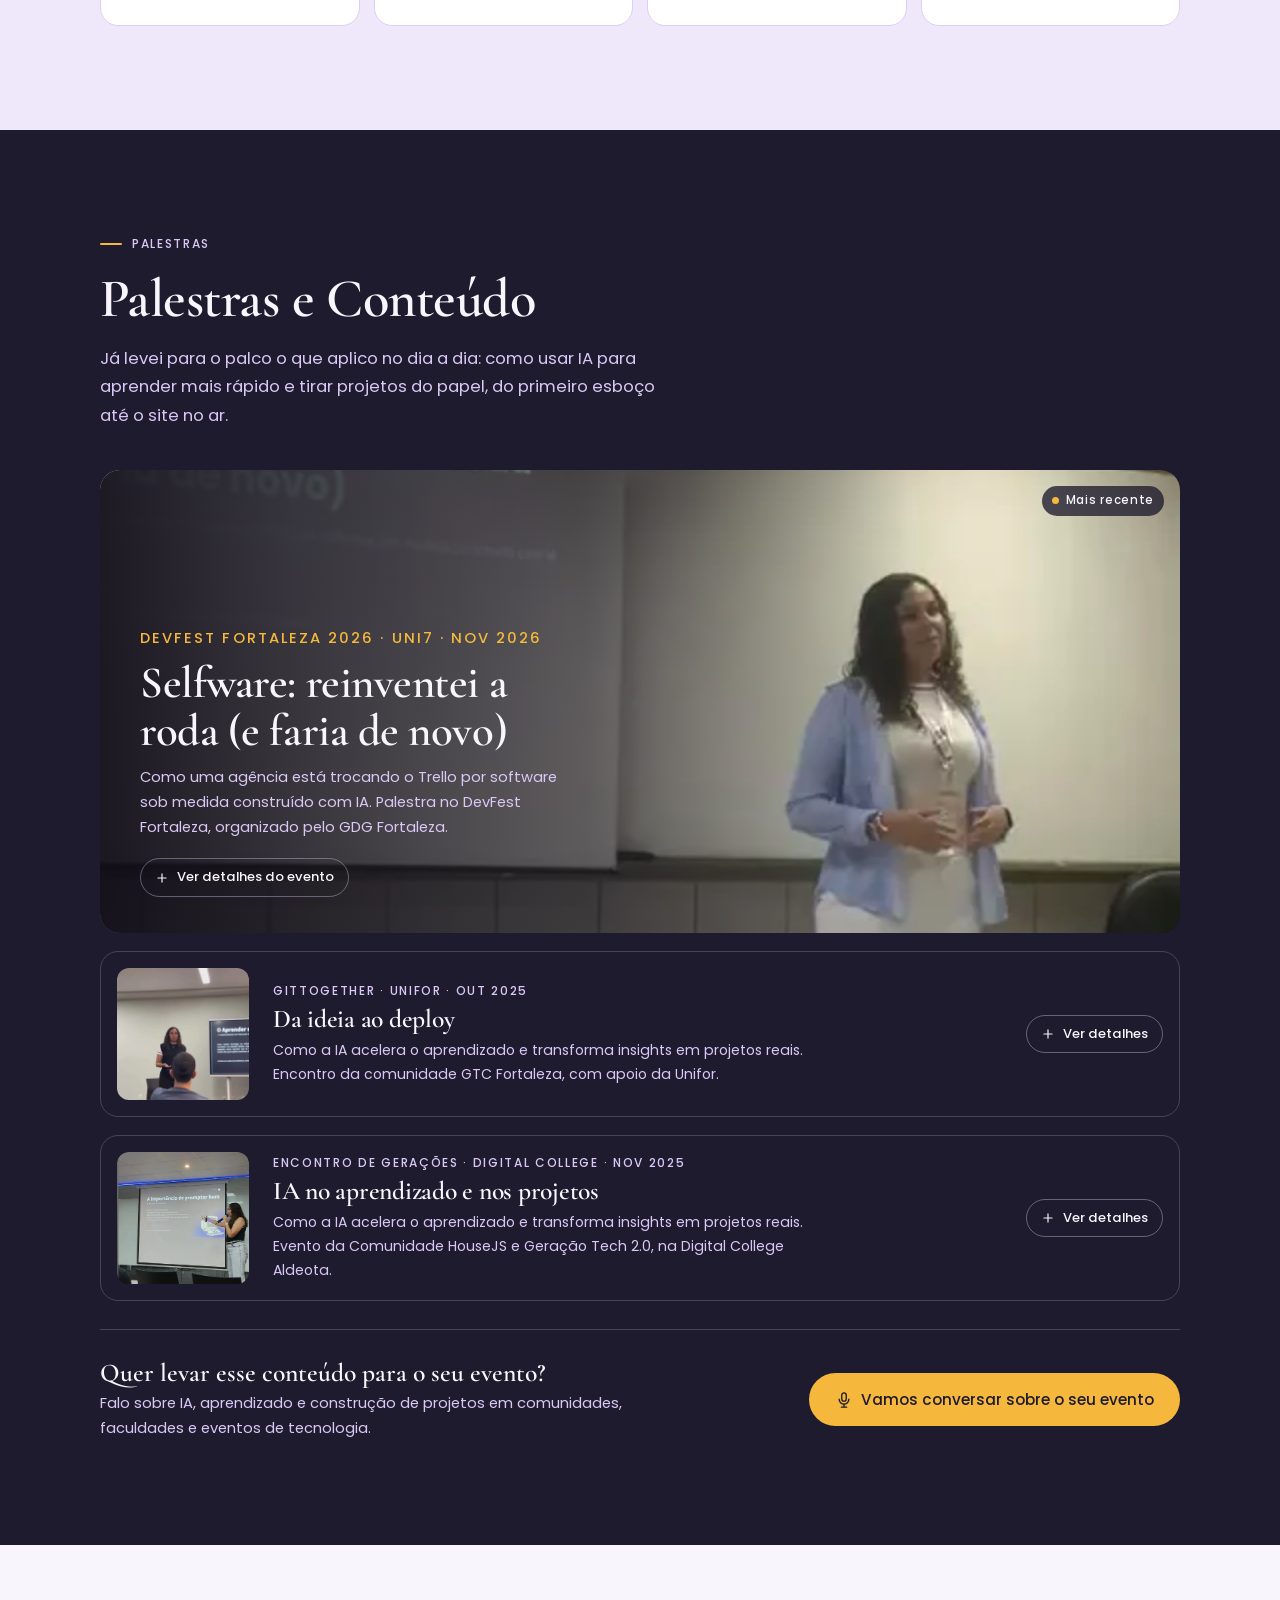
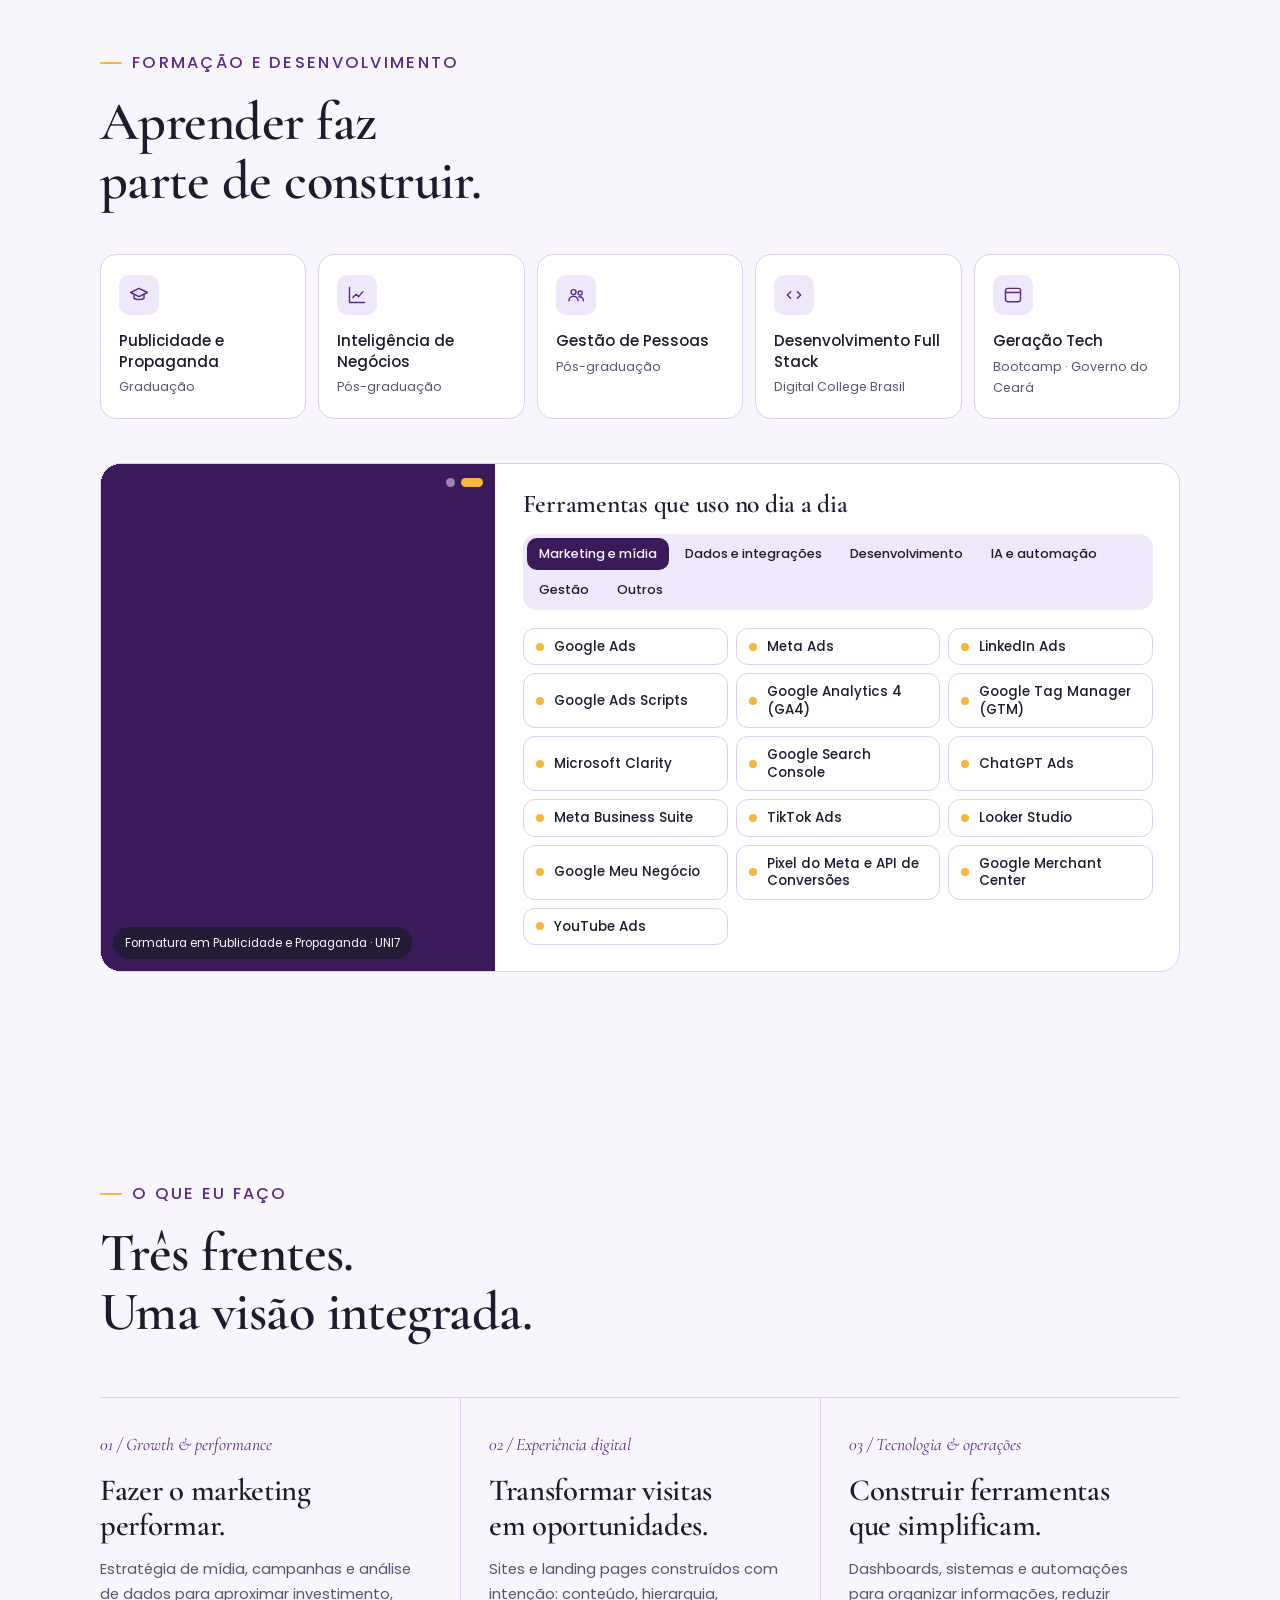
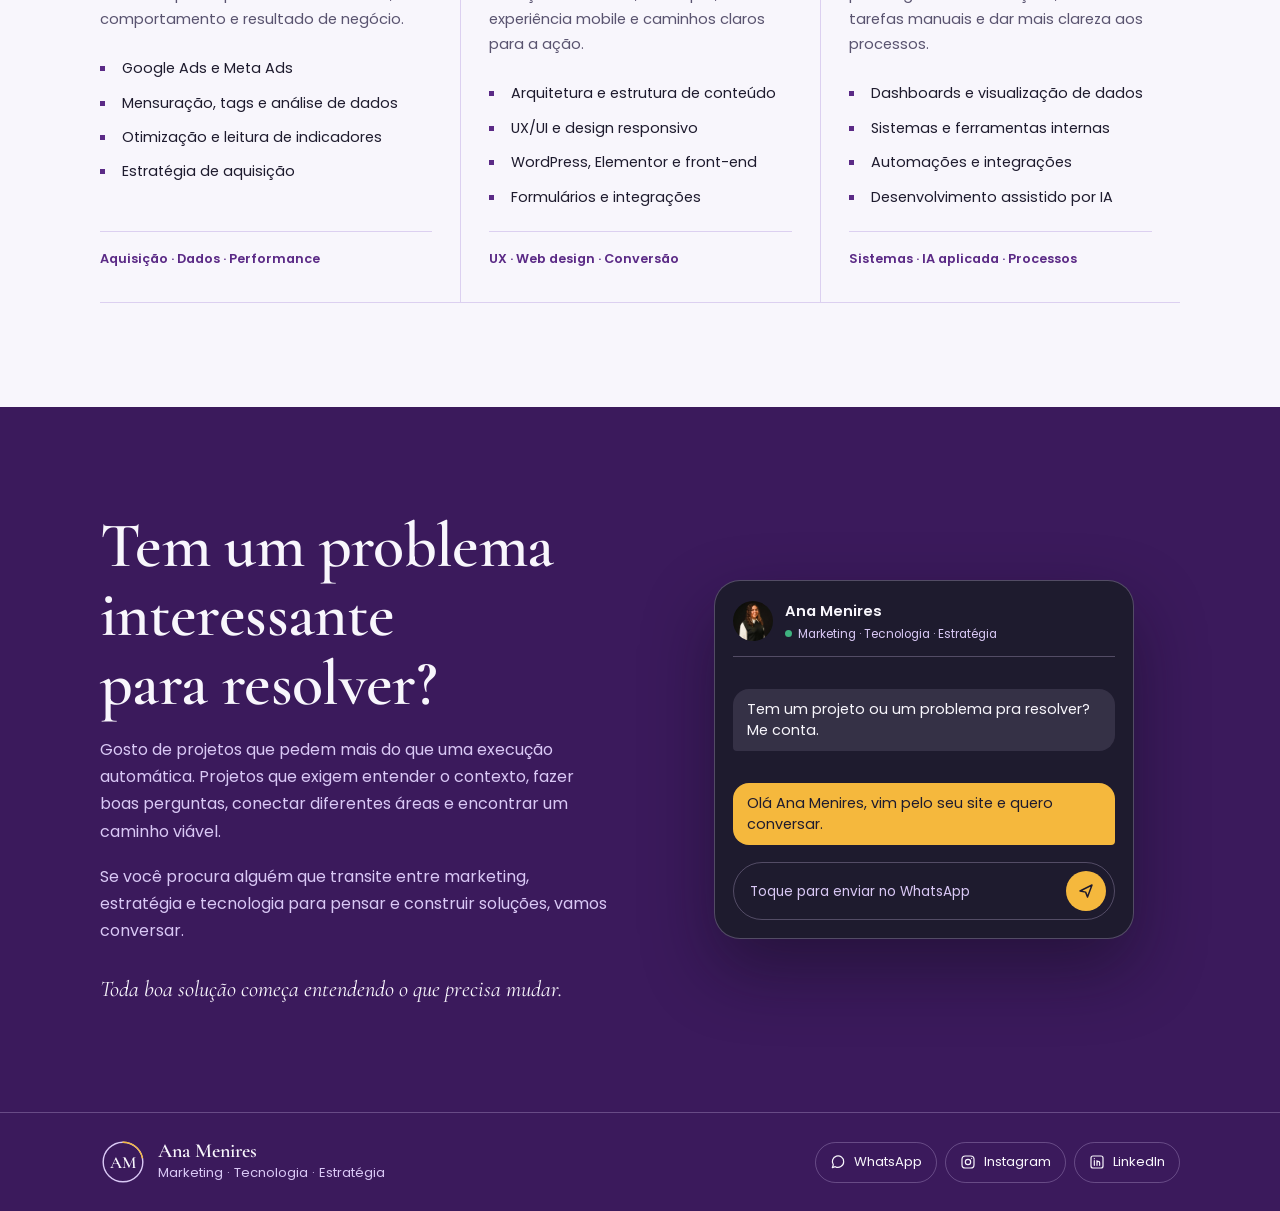
==== commit 6cf104f5: "Junta o Analytics central Co-Authored-By: Claude Opus 5.5 <noreply@anthropic.com> Claude-Session: ht" ====
--- a/index.html
+++ b/index.html
@@ -839,6 +839,8 @@
 .tm-link:hover{color:#F8F6FC}
 
 .stage-main video[src*="devfest"]{object-position:50% 36%}
+
+.fitem .status i{background:var(--amber)}
 </style>
 <script src="/assets/js/analytics.js"></script>
 </head>
@@ -1032,6 +1034,10 @@
       <aside class="fside" aria-label="Palestras realizadas">
         <p class="label">No palco</p>
         <div class="fitems">
+          <a class="fitem" href="#conteudo">
+            <span class="th"><img decoding="async" src="assets/img/palestra-devfest-poster.webp" alt="" width="540" height="960" loading="lazy"></span>
+            <span><b>Selfware: reinventei a roda (e faria de novo)</b><small>DevFest Fortaleza · UNI7 · 14 nov 2026</small><span class="status"><i></i>Mais recente</span></span>
+          </a>
           <a class="fitem" href="#conteudo">
             <span class="th"><img decoding="async" src="assets/img/palestra-gittogether-poster.webp" alt="" loading="lazy"></span>
             <span><b>Da ideia ao deploy</b><small>GitTogether · Unifor · 18 out 2025</small></span>
@@ -1449,12 +1455,12 @@
     {event:"DevFest Fortaleza 2026 · GDG Fortaleza", title:"Selfware: reinventei a roda (e faria de novo)",
      desc:"Como uma agência está trocando o Trello por software sob medida construído com IA.",
      media:{type:"video", src:"assets/video/palestra-devfest.mp4", poster:"assets/img/palestra-devfest-poster.webp", pos:"50% 32%"},
-     facts:[["Data","14 de novembro de 2026"],["Horário","14h30 às 15h20"],["Local","UNI7, Mini Auditório 1 · Fortaleza"],["Realização","GDG Fortaleza (Google Developer Groups)"]],
+     facts:[["Data","14 de novembro de 2026"],["Horário","14h30 às 15h20"],["Local","UNI7 · Fortaleza"],["Realização","GDG Fortaleza (Google Developer Groups)"]],
      link:{href:"/evento-gdg", text:"Ver o kit da palestra e os slides"}},
     {event:"GitTogether · Edição Outubro 2025", title:"Da ideia ao deploy: como a IA acelera o aprendizado e transforma insights em projetos reais",
      desc:"Encontro da comunidade GTC Fortaleza, com palestras e networking para quem gosta de aprender e trocar ideias sobre tecnologia.",
      media:{type:"video", src:"assets/video/palestra-gittogether.mp4", poster:"assets/img/palestra-gittogether-poster.webp", pos:"50% 40%"},
-     facts:[["Data","18 de outubro de 2025"],["Horário","9h às 12h"],["Local","Unifor, bloco M · Fortaleza"],["Realização","GTC Fortaleza, com apoio da Unifor"]]},
+     facts:[["Data","18 de outubro de 2025"],["Horário","9h às 12h"],["Local","Unifor · Fortaleza"],["Realização","GTC Fortaleza, com apoio da Unifor"]]},
     {event:"Encontro de Gerações · Geração Tech 2.0", title:"Como a IA acelera o aprendizado e transforma insights em projetos reais",
      desc:"Evento para discutir o impacto da inteligência artificial na educação, no mercado e na construção de projetos, com palestras e roda de conversa.",
      media:{type:"img", src:"assets/img/palestra-housejs.webp", pos:"60% 35%", alt:"Ana com microfone apresentando o slide A importância de promptar bem"},
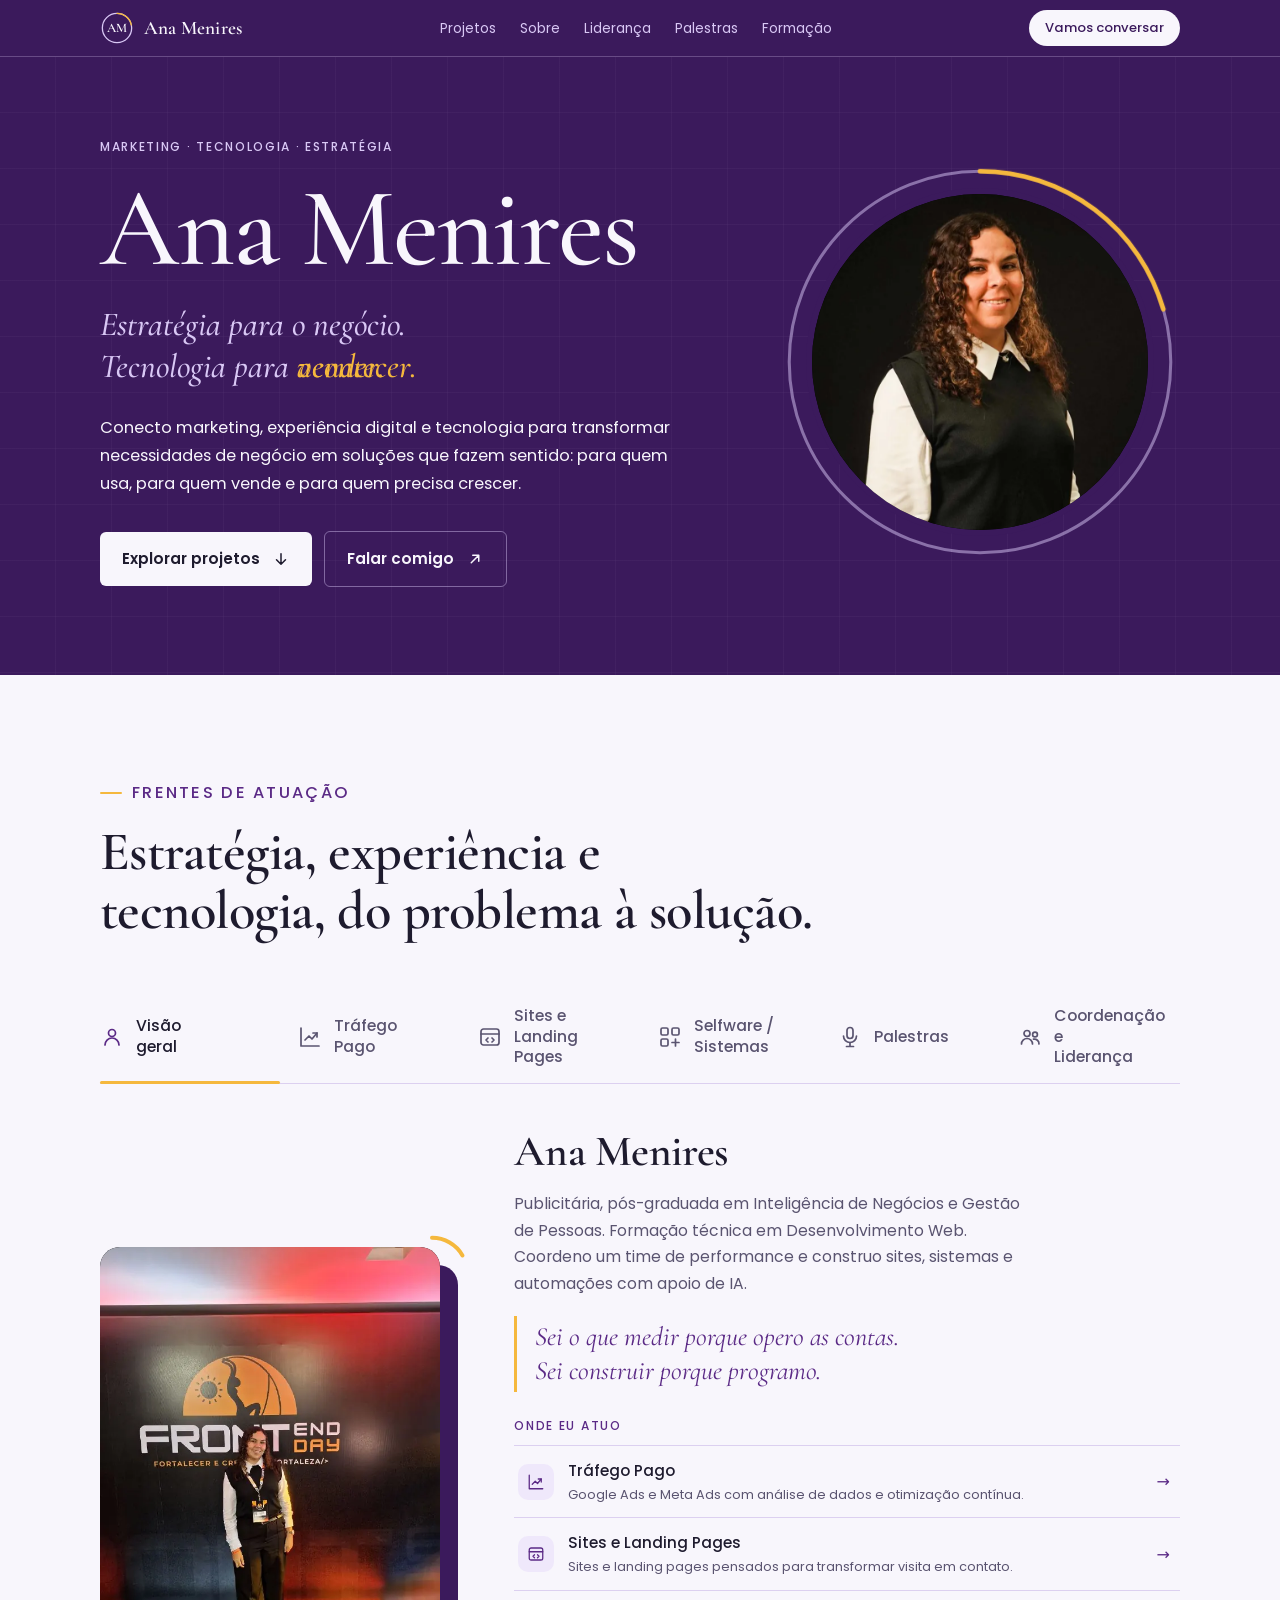
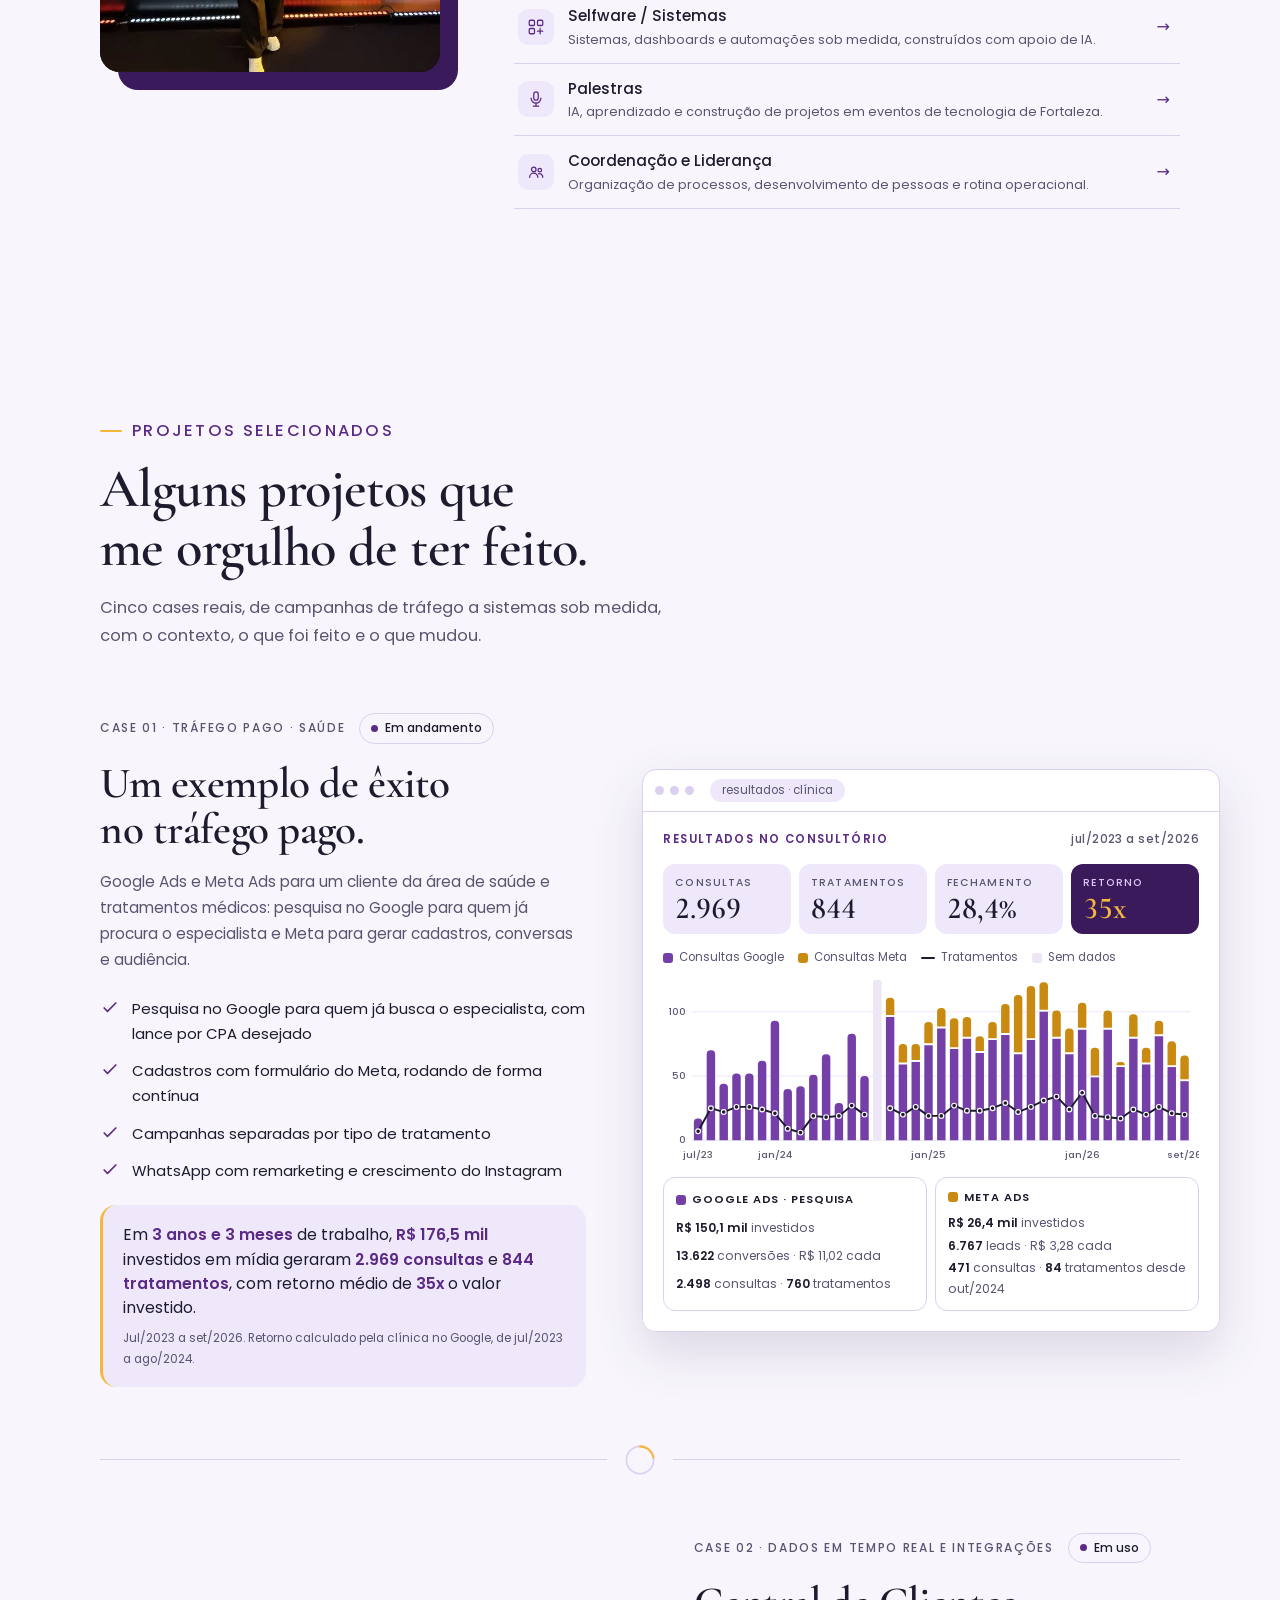
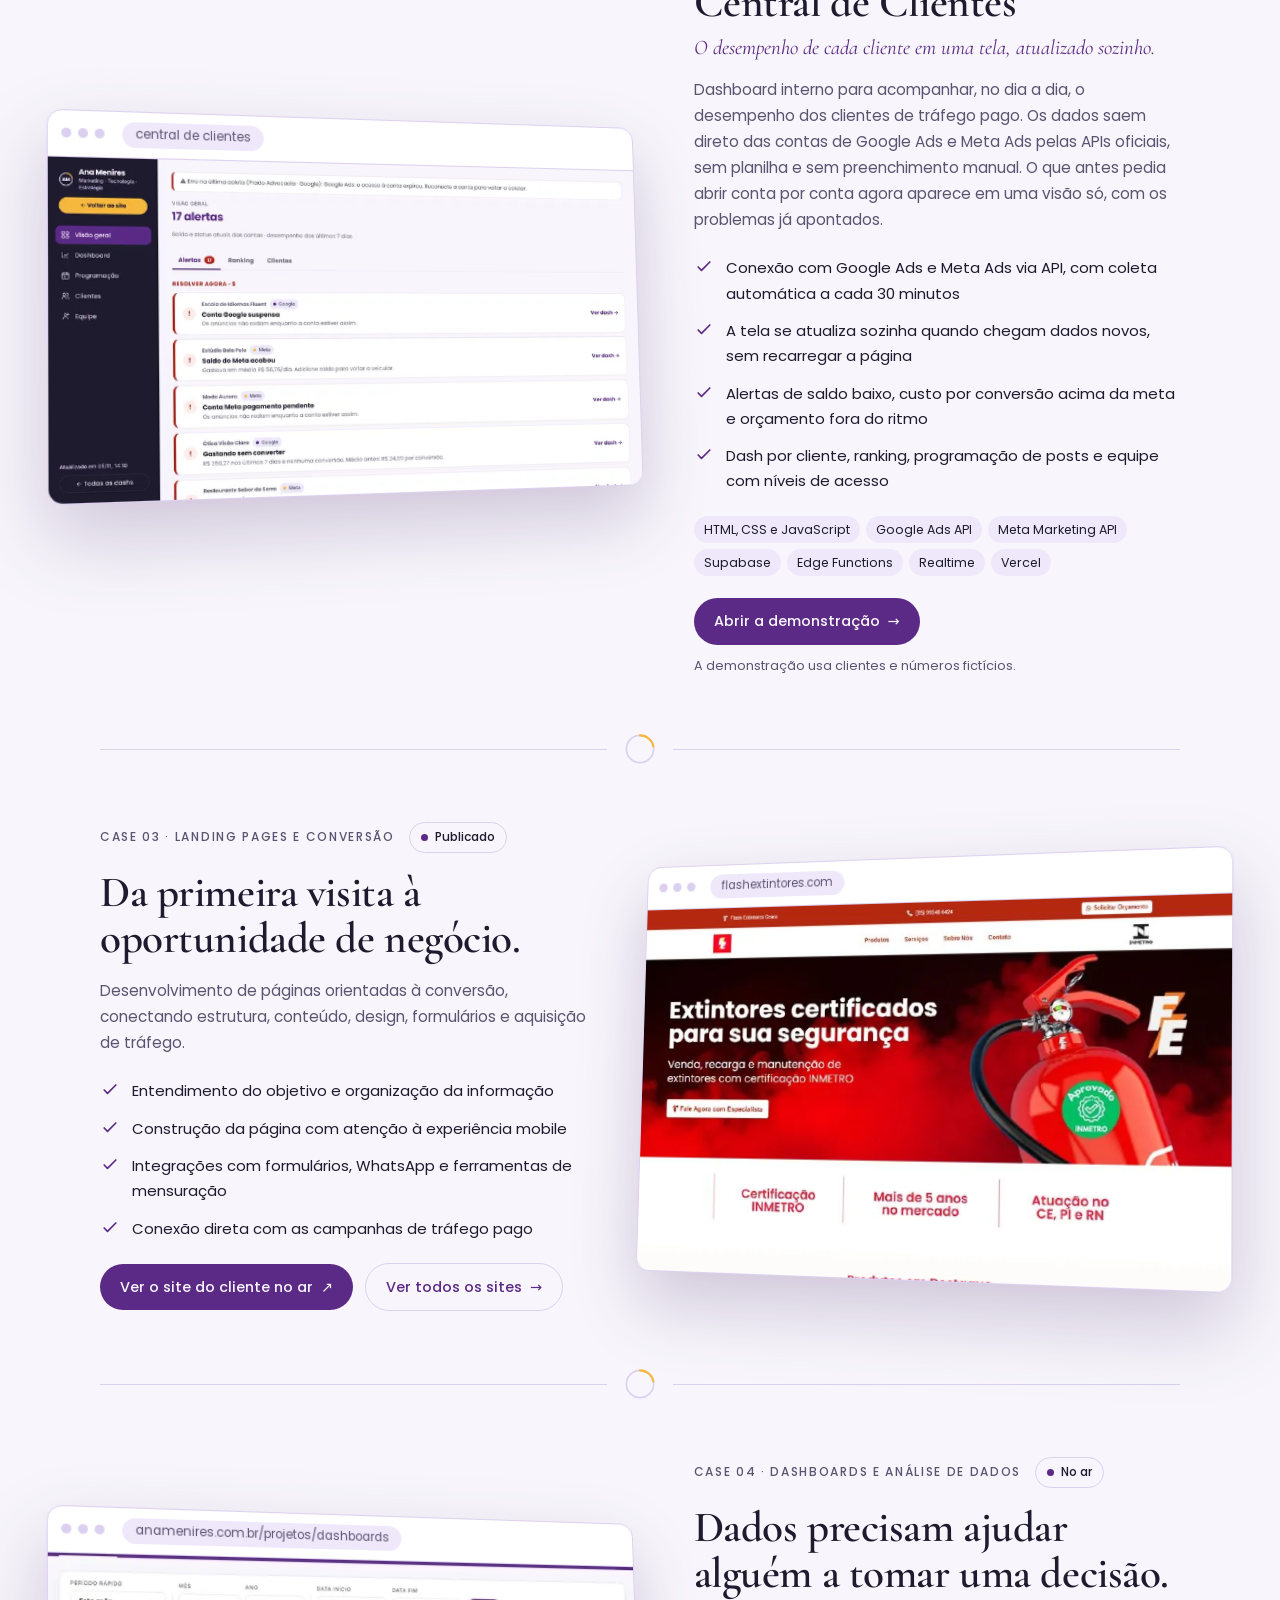
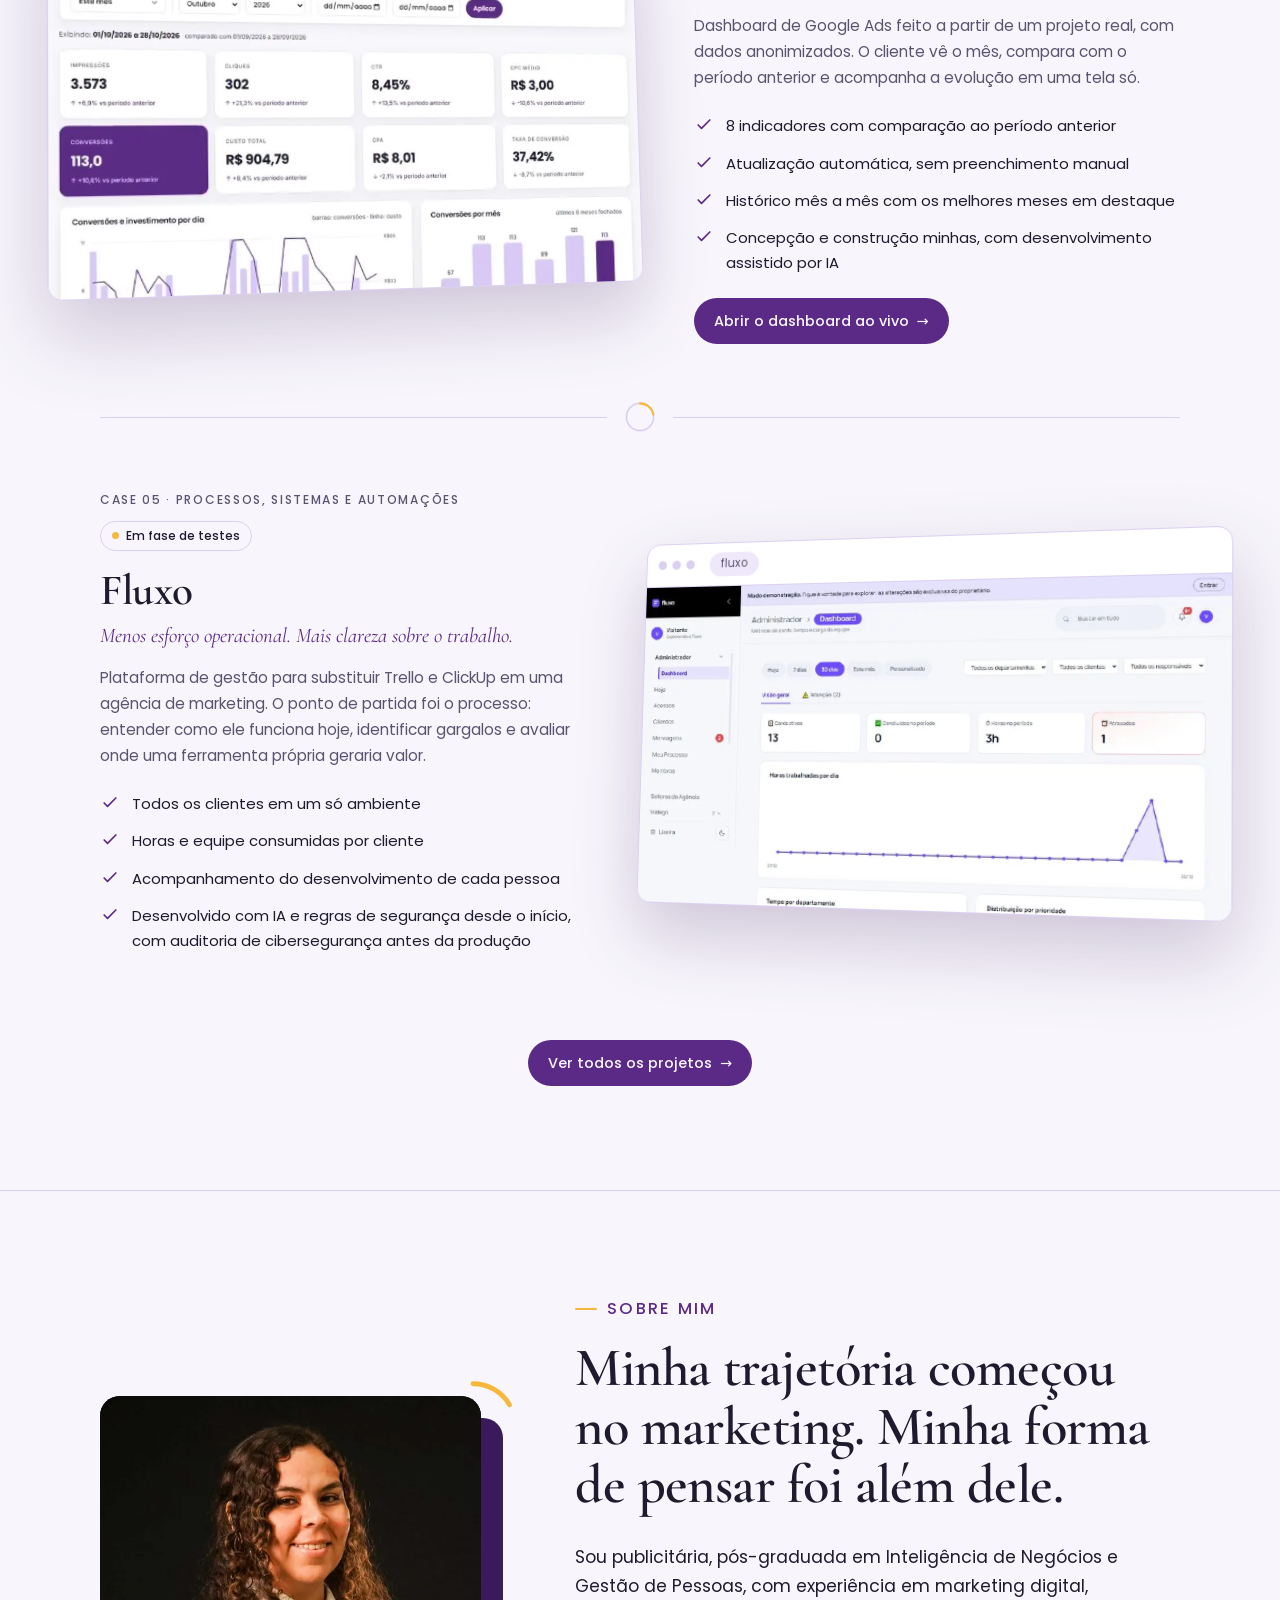
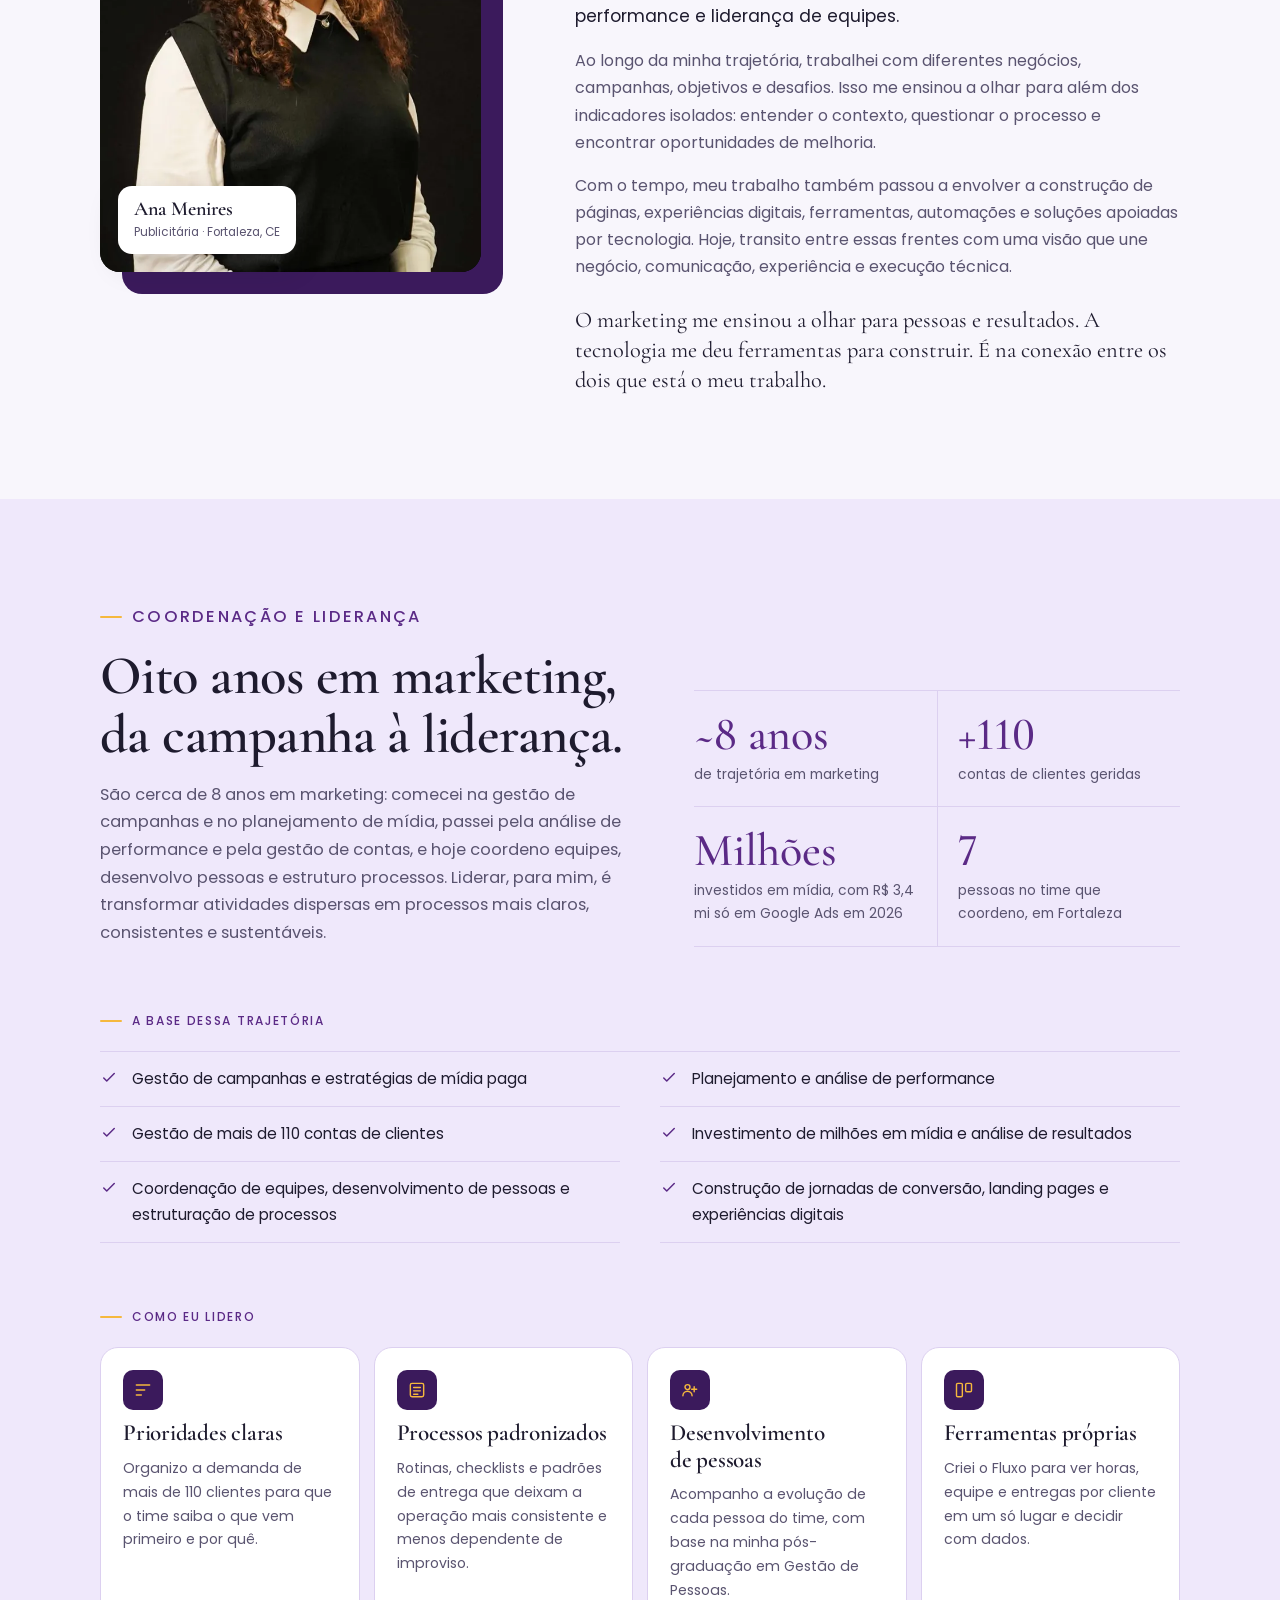
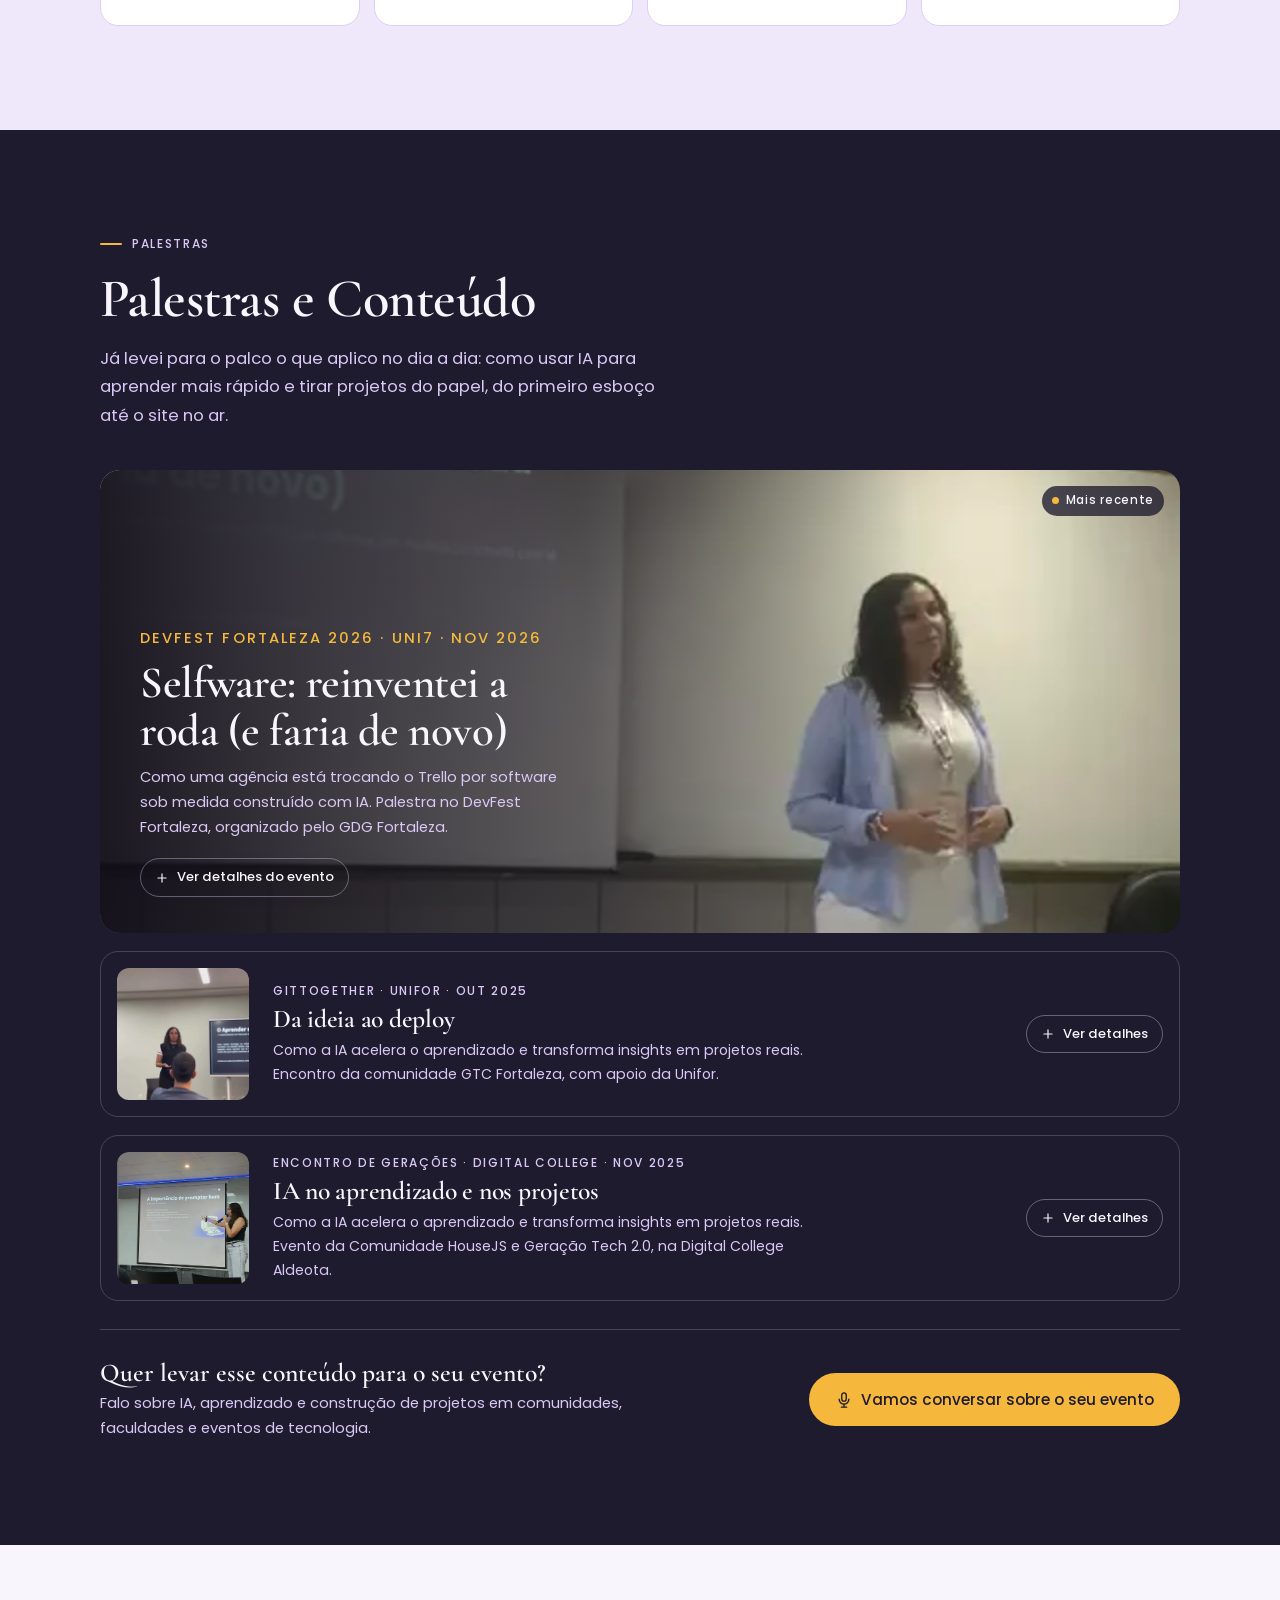
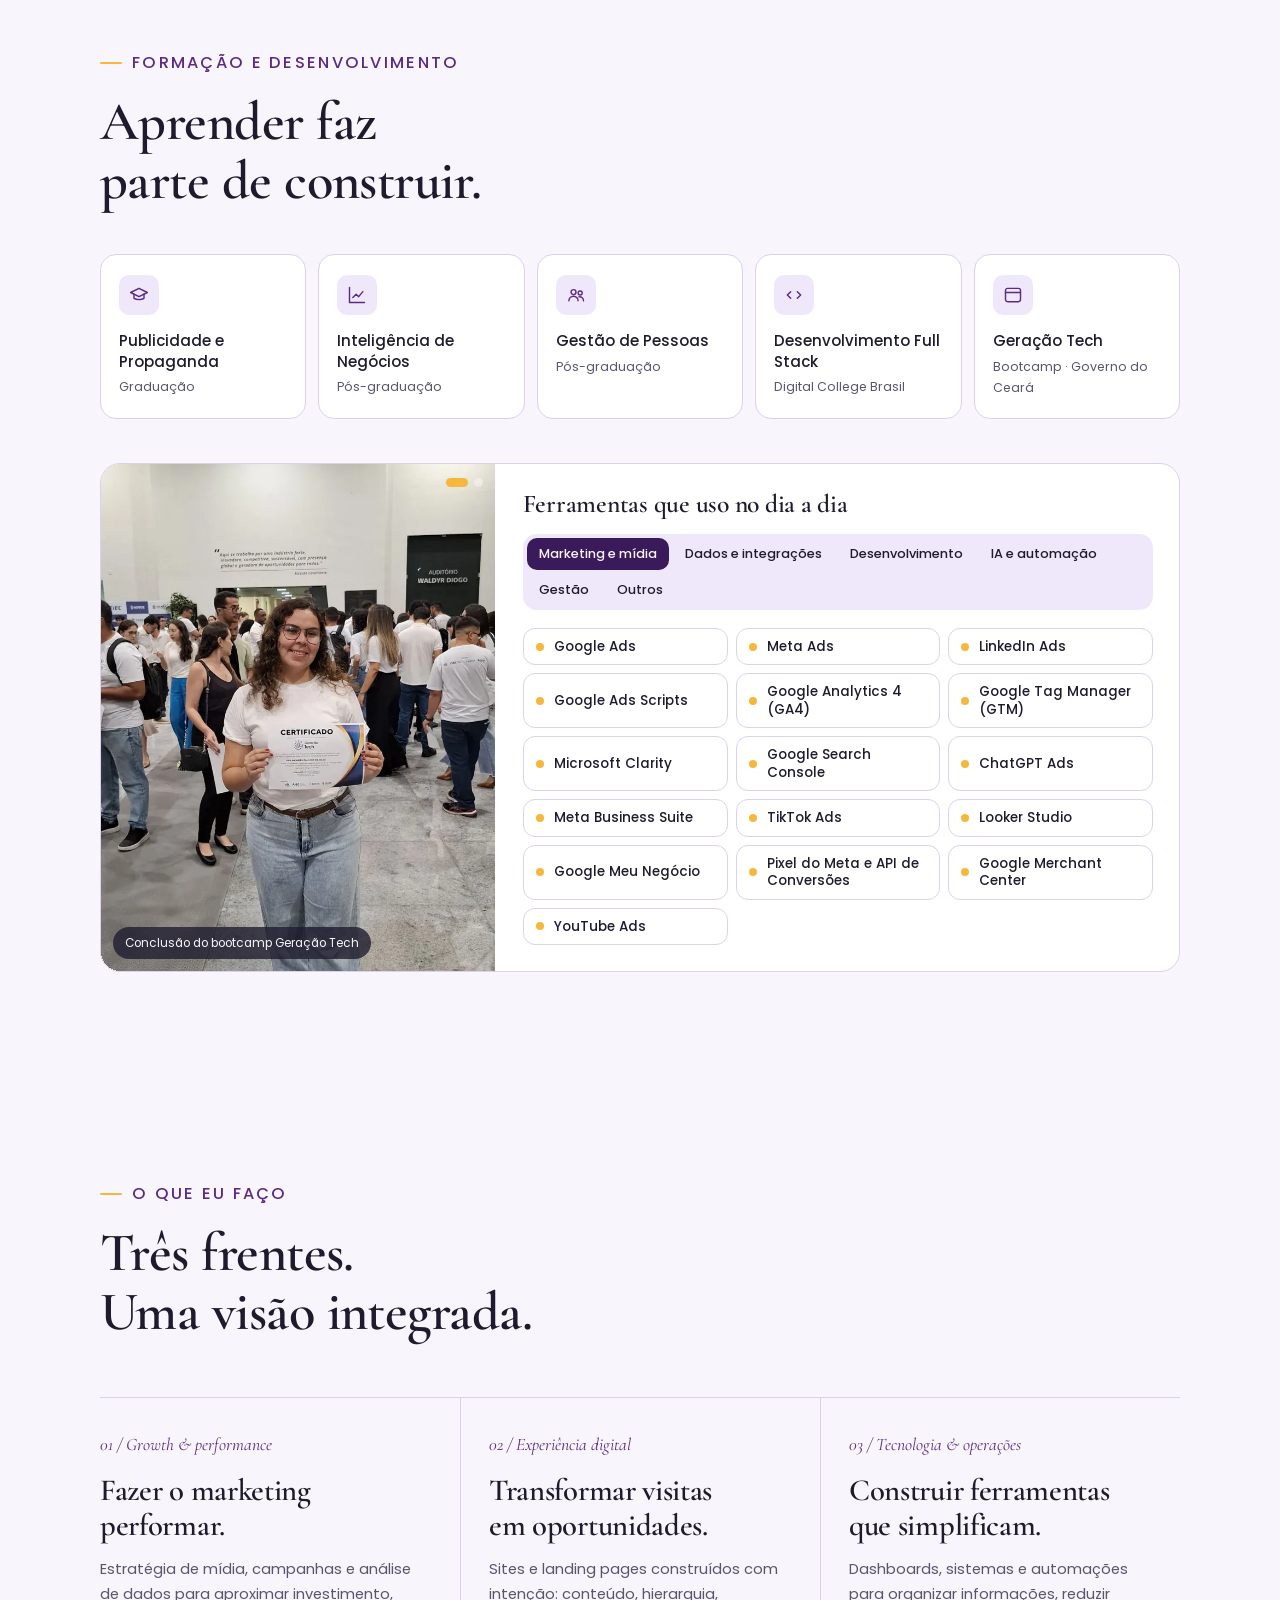
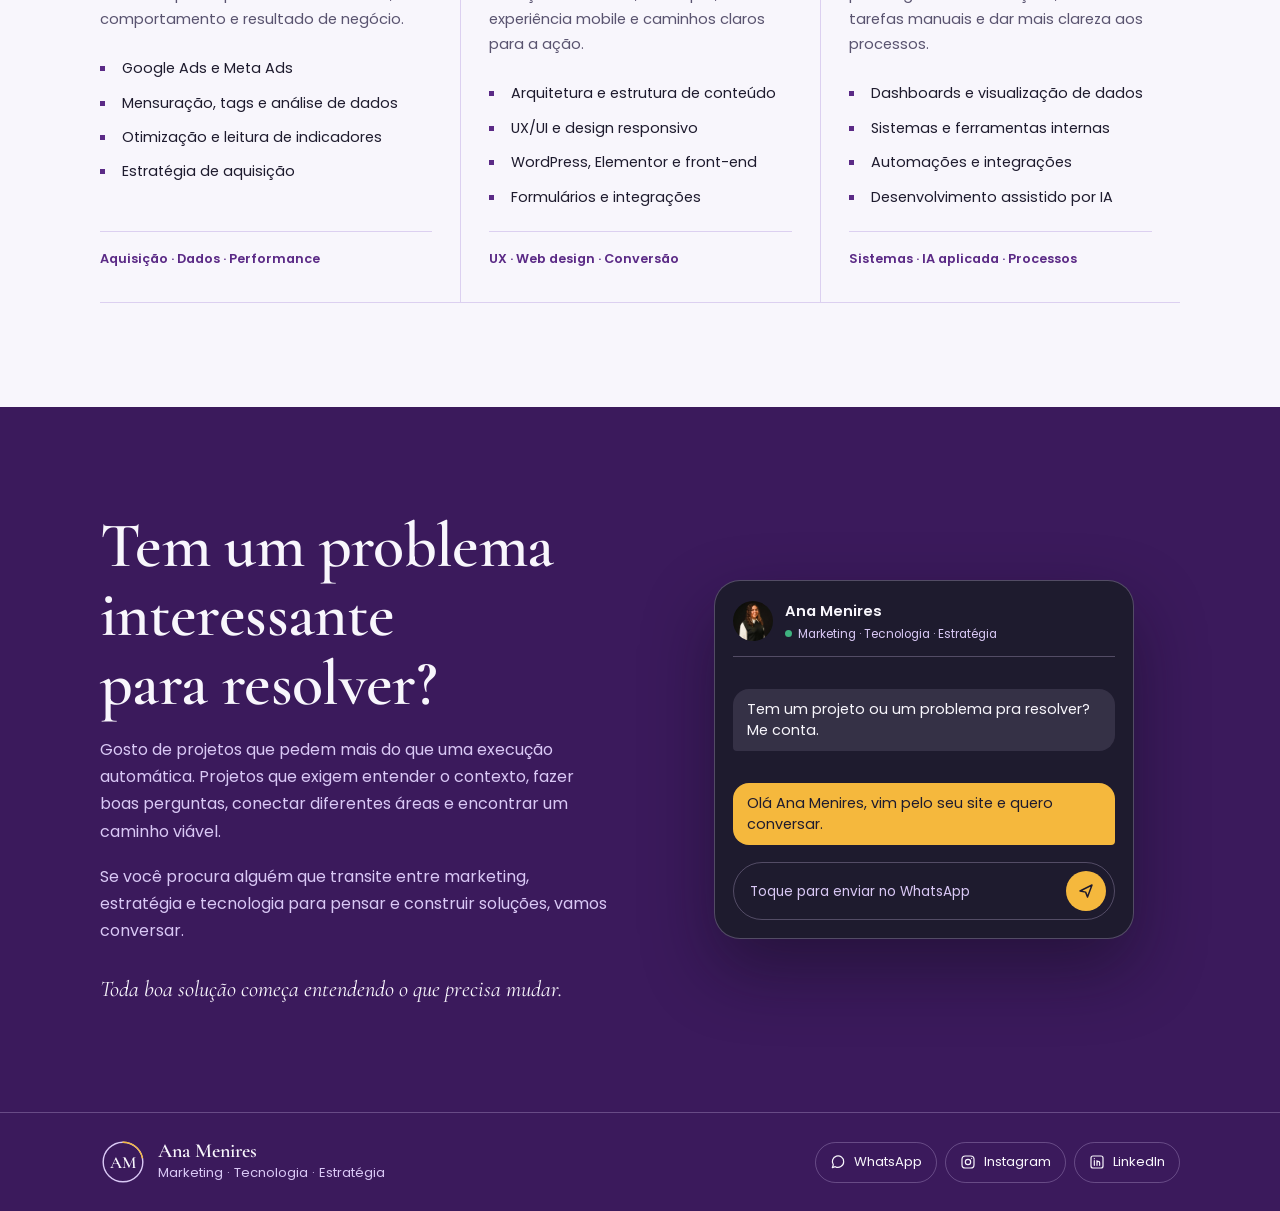
==== commit 39eda53f: "GTM no formato oficial do Google em todas as páginas Snippet <script> logo depois do <meta charset> " ====
--- a/index.html
+++ b/index.html
@@ -2,6 +2,13 @@
 <html lang="pt-BR">
 <head>
 <meta charset="utf-8">
+<!-- Google Tag Manager -->
+<script>(function(w,d,s,l,i){w[l]=w[l]||[];w[l].push({'gtm.start':
+new Date().getTime(),event:'gtm.js'});var f=d.getElementsByTagName(s)[0],
+j=d.createElement(s),dl=l!='dataLayer'?'&l='+l:'';j.async=true;j.src=
+'https://www.googletagmanager.com/gtm.js?id='+i+dl;f.parentNode.insertBefore(j,f);
+})(window,document,'script','dataLayer','GTM-NJSTGJQS');</script>
+<!-- End Google Tag Manager -->
 <meta name="viewport" content="width=device-width,initial-scale=1,viewport-fit=cover">
 <title>Ana Menires · Tráfego Pago, Sites e Tecnologia em Fortaleza</title>
 <meta name="description" content="Ana Menires é publicitária em Fortaleza, com cerca de 8 anos em marketing: tráfego pago no Google e no Meta, sites e landing pages, sistemas com IA, palestras e liderança de equipes de performance.">
@@ -845,6 +852,10 @@
 <script src="/assets/js/analytics.js"></script>
 </head>
 <body>
+<!-- Google Tag Manager (noscript) -->
+<noscript><iframe src="https://www.googletagmanager.com/ns.html?id=GTM-NJSTGJQS"
+height="0" width="0" style="display:none;visibility:hidden"></iframe></noscript>
+<!-- End Google Tag Manager (noscript) -->
 <header class="top">
   <div class="wrap">
     <a class="brand" href="#inicio" aria-label="Ana Menires, início">
